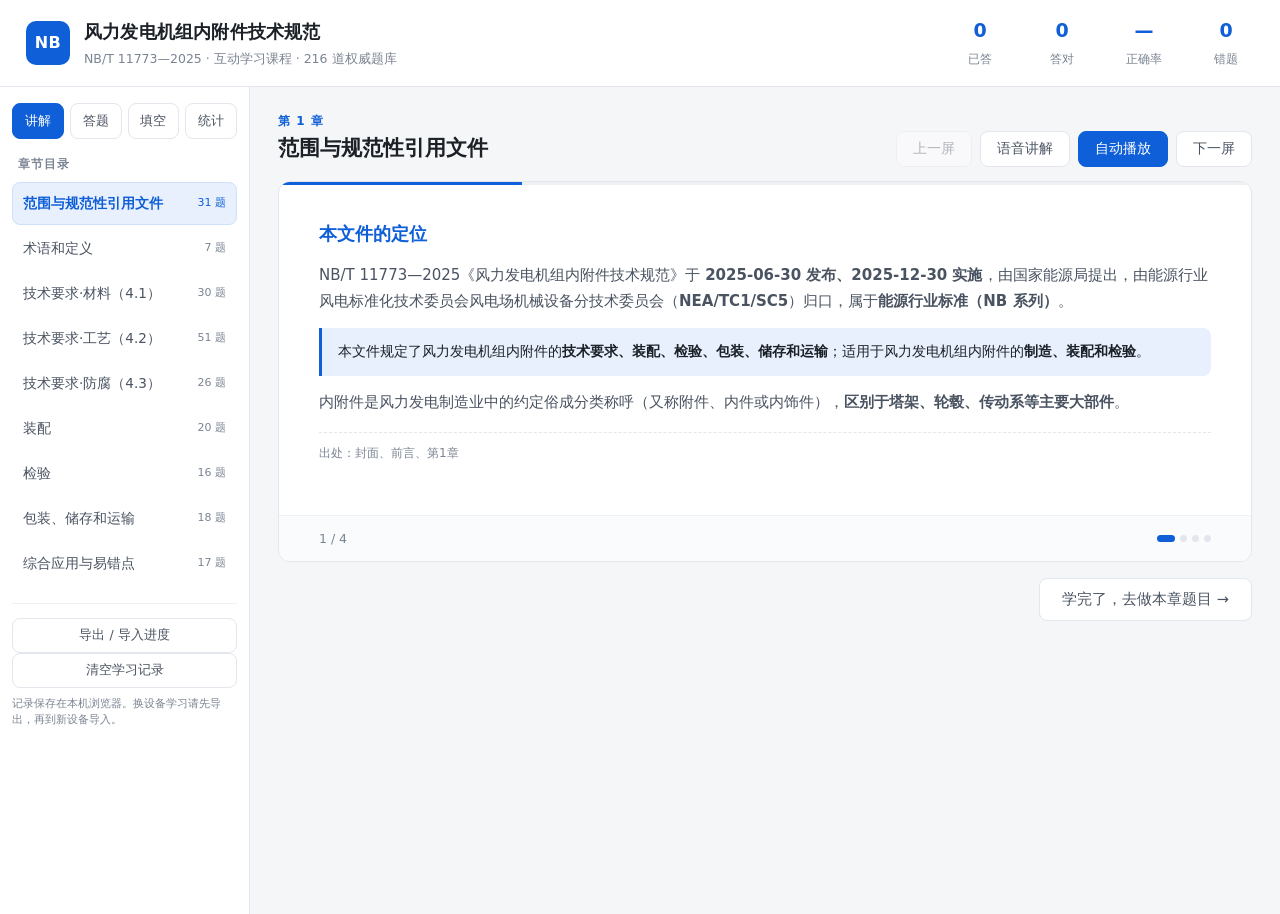
==== NBT11773-2025课程-单文件版.html @ e123fc40 "NB/T 11773-2025 风力发电机组内附件技术规范 互动学习课程（216 选择 + 81 填空）" ====
<!DOCTYPE html>
<html lang="zh-CN" data-page-node-id="mQo1R8AySi9ulNGFFgEggQ">
<head data-page-node-id="TAb0LaGGeSWBuW7K2f3jig">
<meta charset="UTF-8" data-page-node-id="KatGmBRJy7zHox4V0ZiAu6">
<meta name="viewport" content="width=device-width, initial-scale=1.0, viewport-fit=cover" data-page-node-id="2ah8SXbojGjMOA6FTHvcJJ">
<meta name="theme-color" content="#1a56db">
<meta name="apple-mobile-web-app-capable" content="yes">
<meta name="mobile-web-app-capable" content="yes">
<meta name="apple-mobile-web-app-status-bar-style" content="default">
<meta name="apple-mobile-web-app-title" content="内附件技术规范">
<meta name="description" content="NB/T 11773—2025 风力发电机组内附件技术规范 · 216 道权威题库互动学习">
<link rel="manifest" href="manifest.json">
<link rel="apple-touch-icon" href="icon-192.png">
<title>NB/T 11773—2025 风力发电机组内附件技术规范 · 互动学习课程</title>
<style>
:root{
  --bg:#f5f6f8;
  --panel:#ffffff;
  --line:#e3e6ec;
  --line-soft:#eef0f4;
  --ink:#1c2128;
  --ink-2:#4a5361;
  --ink-3:#7b8493;
  --accent:#0f5fd8;
  --accent-soft:#e8f0fd;
  --ok:#128a52;
  --ok-soft:#e6f6ee;
  --bad:#d0342c;
  --bad-soft:#fdeceb;
  --warn:#b7791f;
  --warn-soft:#fdf5e6;
  --radius:12px;
}
*{box-sizing:border-box;margin:0;padding:0}
body{
  font-family:"Microsoft YaHei","PingFang SC","Segoe UI",system-ui,sans-serif;
  background:var(--bg);color:var(--ink);line-height:1.7;font-size:15px;
}
button{font-family:inherit;cursor:pointer}
.hidden{display:none !important}

/* ---------- 顶栏 ---------- */
.topbar{
  background:var(--panel);border-bottom:1px solid var(--line);
  padding:14px 26px;display:flex;justify-content:space-between;align-items:center;
  position:sticky;top:0;z-index:20;
}
.brand{display:flex;align-items:center;gap:14px}
.logo{
  width:44px;height:44px;border-radius:10px;background:var(--accent);color:#fff;
  display:flex;align-items:center;justify-content:center;font-weight:700;font-size:16px;letter-spacing:.5px;
}
.brand-text h1{font-size:18px;font-weight:700;letter-spacing:.2px}
.brand-text p{font-size:12.5px;color:var(--ink-3)}
.topstats{display:flex;gap:26px}
.stat{text-align:center;min-width:56px}
.stat-num{display:block;font-size:19px;font-weight:700;color:var(--accent)}
.stat-lbl{font-size:11.5px;color:var(--ink-3)}

/* ---------- 布局 ---------- */
.layout{display:flex;min-height:calc(100vh - 73px)}
.sidebar{
  width:250px;background:var(--panel);border-right:1px solid var(--line);
  padding:16px 12px;position:sticky;top:73px;height:calc(100vh - 73px);overflow-y:auto;flex-shrink:0;
}
.modes{display:flex;gap:6px;margin-bottom:16px}
.mode-btn{
  flex:1;padding:8px 0;border:1px solid var(--line);background:#fff;border-radius:8px;
  font-size:13px;color:var(--ink-2);transition:.15s;
}
.mode-btn:hover{border-color:var(--accent);color:var(--accent)}
.mode-btn.active{background:var(--accent);color:#fff;border-color:var(--accent)}
.chap-title{font-size:11.5px;color:var(--ink-3);letter-spacing:1px;margin:6px 6px 8px;font-weight:600}
.chap-nav{display:flex;flex-direction:column;gap:2px}
.chap-item{
  padding:9px 10px;border-radius:8px;font-size:13.5px;color:var(--ink-2);cursor:pointer;
  display:flex;justify-content:space-between;align-items:center;gap:8px;border:1px solid transparent;
}
.chap-item:hover{background:var(--line-soft)}
.chap-item.active{background:var(--accent-soft);color:var(--accent);border-color:#cfe0fa;font-weight:600}
.chap-item .cnum{font-size:11px;color:var(--ink-3);font-weight:400}
.chap-item.active .cnum{color:var(--accent)}
.side-foot{margin-top:18px;padding-top:14px;border-top:1px solid var(--line-soft)}
.mini-btn{
  width:100%;padding:8px;border:1px solid var(--line);background:#fff;border-radius:8px;
  font-size:12.5px;color:var(--ink-2);
}
.mini-btn:hover{border-color:var(--bad);color:var(--bad)}
.tip{font-size:11px;color:var(--ink-3);margin-top:8px;line-height:1.5}

.content{flex:1;padding:24px 28px 60px;min-width:0}

/* ---------- 讲解播放器 ---------- */
.lec-head{display:flex;justify-content:space-between;align-items:flex-end;margin-bottom:14px;gap:16px;flex-wrap:wrap}
.lec-chap{font-size:12px;color:var(--accent);font-weight:600;letter-spacing:1px}
.lec-head h2{font-size:21px;font-weight:700}
.lec-ctrl{display:flex;gap:8px}
.ctrl-btn{
  padding:8px 16px;border:1px solid var(--line);background:#fff;border-radius:8px;
  font-size:13.5px;color:var(--ink-2);transition:.15s;
}
.ctrl-btn:hover{border-color:var(--accent);color:var(--accent)}
.ctrl-btn.primary{background:var(--accent);color:#fff;border-color:var(--accent)}
.ctrl-btn.primary:hover{background:#0d4fb5;color:#fff}
.ctrl-btn.ghost{background:transparent}
.ctrl-btn.big{padding:11px 22px;font-size:14.5px}
.ctrl-btn:disabled{opacity:.4;cursor:not-allowed}
.player{background:var(--panel);border:1px solid var(--line);border-radius:var(--radius);overflow:hidden}
.progress{height:3px;background:var(--line-soft)}
.progress-bar{height:100%;background:var(--accent);width:0;transition:width .35s ease}
.slide{padding:34px 40px;min-height:330px}
.slide h3{font-size:18px;margin-bottom:14px;color:var(--accent);font-weight:700}
.slide p{font-size:15px;color:var(--ink-2);margin-bottom:12px}
.slide ul,.slide ol{margin:0 0 12px 22px;color:var(--ink-2)}
.slide li{margin-bottom:7px;font-size:14.5px}
.slide .kv{
  background:var(--accent-soft);border-left:3px solid var(--accent);padding:12px 16px;
  border-radius:0 8px 8px 0;margin:14px 0;font-size:14px;color:var(--ink);
}
.slide .nums{display:flex;flex-wrap:wrap;gap:10px;margin:14px 0}
.slide .num{
  background:#fff;border:1px solid var(--line);border-radius:8px;padding:10px 14px;min-width:118px;
}
.slide .num b{display:block;font-size:17px;color:var(--accent)}
.slide .num span{font-size:12px;color:var(--ink-3)}
.slide table{width:100%;border-collapse:collapse;font-size:13.5px;margin:12px 0}
.slide th,.slide td{border:1px solid var(--line);padding:7px 10px;text-align:left}
.slide th{background:var(--line-soft);font-weight:600}
.slide .src{margin-top:16px;font-size:12px;color:var(--ink-3);border-top:1px dashed var(--line);padding-top:10px}

/* 宽表格：横向滚动容器 + 滑动提示 + 右侧渐隐 */
.tbl-wrap{position:relative}
.tbl-tip{
  font-size:11.5px;line-height:1.5;color:var(--warn);background:var(--warn-soft);
  border-radius:6px;padding:5px 10px;margin:6px 0 4px;text-align:center;
}
.tbl-wrap.scrollable::after{
  content:'';position:absolute;top:0;right:0;bottom:0;width:26px;
  background:linear-gradient(to right,rgba(255,255,255,0),rgba(255,255,255,.92));
  pointer-events:none;opacity:0;transition:opacity .2s;
}
.tbl-wrap.scrollable:not(.at-end)::after{opacity:1}
/* 已向左滑动时，左侧显示渐隐，提示还能往回滑 */
.tbl-wrap.scrollable::before{
  content:'';position:absolute;top:0;left:0;bottom:0;width:26px;
  background:linear-gradient(to left,rgba(255,255,255,0),rgba(255,255,255,.92));
  pointer-events:none;opacity:0;transition:opacity .2s;z-index:1;
}
.tbl-wrap.scrollable:not(.at-start)::before{opacity:1}
.slide-nav{
  display:flex;justify-content:space-between;align-items:center;
  padding:12px 40px;border-top:1px solid var(--line-soft);background:#fafbfc;
}
.slide-nav span{font-size:12.5px;color:var(--ink-3)}
.dots{display:flex;gap:5px}
.dot{width:7px;height:7px;border-radius:50%;background:var(--line);cursor:pointer}
.dot.on{background:var(--accent);width:18px;border-radius:4px}
.lec-after{margin-top:16px;text-align:right}

/* ---------- 答题 ---------- */
.quiz-bar{
  display:flex;gap:10px;align-items:center;flex-wrap:wrap;margin-bottom:16px;
  background:var(--panel);border:1px solid var(--line);border-radius:10px;padding:11px 14px;
}
.quiz-bar select{
  padding:7px 10px;border:1px solid var(--line);border-radius:7px;background:#fff;
  font-size:13.5px;color:var(--ink);font-family:inherit;
}
.shuffle{font-size:13px;color:var(--ink-2);display:flex;align-items:center;gap:5px;cursor:pointer}
.quiz-range{margin-left:auto;font-size:12.5px;color:var(--ink-3)}
.qcard{background:var(--panel);border:1px solid var(--line);border-radius:var(--radius);padding:24px 28px}
.qmeta{display:flex;gap:8px;flex-wrap:wrap;margin-bottom:14px}
.tag{
  font-size:11.5px;padding:3px 9px;border-radius:20px;background:var(--line-soft);color:var(--ink-2);
}
.tag.type{background:var(--accent-soft);color:var(--accent)}
.tag.src{background:var(--warn-soft);color:var(--warn)}
.qtext{font-size:17px;font-weight:600;line-height:1.7;margin-bottom:18px}
.options{display:flex;flex-direction:column;gap:9px}
.opt{
  display:flex;gap:12px;align-items:flex-start;padding:13px 16px;border:1px solid var(--line);
  border-radius:10px;background:#fff;cursor:pointer;transition:.15s;font-size:14.5px;color:var(--ink);
}
.opt:hover{border-color:var(--accent);background:#fafcff}
.opt .letter{
  width:24px;height:24px;border-radius:50%;border:1px solid var(--line);flex-shrink:0;
  display:flex;align-items:center;justify-content:center;font-size:12.5px;color:var(--ink-3);margin-top:1px;
}
.opt.sel{border-color:var(--accent);background:var(--accent-soft)}
.opt.sel .letter{background:var(--accent);color:#fff;border-color:var(--accent)}
.opt.right{border-color:var(--ok);background:var(--ok-soft)}
.opt.right .letter{background:var(--ok);color:#fff;border-color:var(--ok)}
.opt.wrong{border-color:var(--bad);background:var(--bad-soft)}
.opt.wrong .letter{background:var(--bad);color:#fff;border-color:var(--bad)}
.opt.locked{cursor:default}
.opt-multi .letter{border-radius:6px}

/* ---------- 填空题（巩固模式） ---------- */
.fill-stats{
  display:flex;align-items:center;justify-content:center;gap:14px;flex-wrap:wrap;
  padding:9px 14px;margin-bottom:14px;border:1px dashed var(--line);border-radius:10px;
  background:var(--accent-soft);color:var(--accent);font-size:13.5px;font-weight:600;
}
.fill-opts{display:block}
.fill-row{display:flex;align-items:center;gap:10px;margin:9px 0}
.fill-no{flex-shrink:0;font-size:13px;color:var(--ink-3);font-weight:600;min-width:52px}
.fill-input{
  flex:1;padding:11px 14px;font-size:16px;border:2px solid var(--line);border-radius:10px;
  outline:none;transition:.15s;color:var(--ink);background:#fff;min-width:0;
}
.fill-input:focus{border-color:var(--accent);box-shadow:0 0 0 3px var(--accent-soft)}
.fill-input.right{border-color:var(--ok);background:var(--ok-soft)}
.fill-input.wrong{border-color:var(--bad);background:var(--bad-soft);color:var(--bad)}
.fill-input.show-ans{font-weight:700}
.fill-input:disabled{cursor:default;opacity:1}

/* 引用规范链接（跳转国家标准全文公开系统） */
.std-link{color:var(--accent);text-decoration:underline;text-underline-offset:2px;cursor:pointer;font-weight:600}
.std-link:hover{color:#1a5fb4;text-decoration:underline}
.std-link:visited{color:#5b6b8c}
/* 出处标签（点击打开课程内知识库） */
.src-link{display:inline-flex;align-items:center;gap:6px;border:0;background:var(--warn-soft);color:var(--warn);font-size:13.5px;font-weight:700;padding:9px 12px;border-radius:7px;cursor:pointer;text-align:left}
.src-link:hover{background:var(--warn-soft);filter:brightness(.96)}
.src-link .src-arrow{font-size:12px;transition:transform .15s}
.src-link:hover .src-arrow{transform:translateX(3px)}
/* 知识库弹窗 */
.kb-box{max-width:min(680px,94vw);max-height:82vh;display:flex;flex-direction:column}
.kb-body{overflow-y:auto;display:flex;flex-direction:column;gap:12px}
.kb-item{border:1px solid var(--line);border-radius:10px;padding:12px 14px;background:var(--panel)}
.kb-key{font-size:14.5px;font-weight:700;color:var(--accent);margin-bottom:7px}
.kb-text{font-size:14px;line-height:1.85;color:var(--ink-2);white-space:pre-wrap;word-break:break-word}

.feedback{margin-top:18px;border-radius:10px;overflow:hidden;border:1px solid var(--line)}
.fb-head{padding:11px 18px;font-weight:700;font-size:15px}
.fb-head.ok{background:var(--ok-soft);color:var(--ok)}
.fb-head.bad{background:var(--bad-soft);color:var(--bad)}
.fb-body{padding:16px 18px;display:flex;flex-direction:column;gap:14px}
.fb-label{font-size:11.5px;color:var(--ink-3);letter-spacing:1px;margin-bottom:5px;font-weight:600}
.fb-answer{font-size:14.5px;font-weight:600;color:var(--ok)}
.fb-explain{font-size:14.5px;color:var(--ink-2);line-height:1.8}
.fb-source{font-size:13.5px;color:var(--warn);background:var(--warn-soft);padding:9px 12px;border-radius:7px}
.qactions{display:flex;gap:10px;margin-top:20px;justify-content:flex-end}
.jump{margin-top:22px}
.jump-label{font-size:12px;color:var(--ink-3);margin-bottom:9px}
.jump-grid{display:flex;flex-wrap:wrap;gap:6px}
.jump-btn{
  width:38px;height:34px;border:1px solid var(--line);background:#fff;border-radius:7px;
  font-size:12.5px;color:var(--ink-2);
}
.jump-btn:hover{border-color:var(--accent);color:var(--accent)}
.jump-btn.done{background:var(--line-soft)}
.jump-btn.right{background:var(--ok-soft);border-color:#bfe5d2;color:var(--ok)}
.jump-btn.wrong{background:var(--bad-soft);border-color:#f5c6c3;color:var(--bad)}
.jump-btn.cur{border-color:var(--accent);border-width:2px;color:var(--accent);font-weight:700}

/* ---------- 统计 ---------- */
.sec-title{font-size:16px;font-weight:700;margin:8px 0 14px}
.stat-cards{display:flex;gap:12px;flex-wrap:wrap;margin-bottom:26px}
.scard{background:var(--panel);border:1px solid var(--line);border-radius:10px;padding:16px 22px;min-width:130px}
.scard b{display:block;font-size:24px;color:var(--accent)}
.scard span{font-size:12.5px;color:var(--ink-3)}
.chap-stats{display:flex;flex-direction:column;gap:9px;margin-bottom:26px}
.cs-row{display:flex;align-items:center;gap:12px;font-size:13.5px}
.cs-name{width:210px;flex-shrink:0;color:var(--ink-2)}
.cs-bar{flex:1;height:9px;background:var(--line-soft);border-radius:5px;overflow:hidden}
.cs-bar i{display:block;height:100%;background:var(--accent)}
.cs-val{width:80px;text-align:right;color:var(--ink-3);font-size:12.5px}
.wrong-list{display:flex;flex-direction:column;gap:8px}
.wrong-item{
  background:var(--panel);border:1px solid var(--line);border-radius:9px;padding:12px 16px;
  font-size:13.5px;color:var(--ink-2);cursor:pointer;
}
.wrong-item:hover{border-color:var(--accent)}
.wrong-item b{color:var(--ink);font-weight:600}
.empty{color:var(--ink-3);font-size:13.5px;padding:20px 0}

/* ===== 移动端导航 ===== */
.mnav{display:none;position:sticky;top:0;z-index:60;background:var(--panel);
  border-bottom:1px solid var(--line);padding:8px 12px;gap:8px;flex-direction:column}
.mnav-row{display:flex;gap:8px}
.mnav-btn{
  flex:1;min-height:44px;border:1px solid var(--line);background:var(--panel-2,var(--panel));
  color:var(--ink-2);border-radius:9px;font-size:14px;font-weight:600;cursor:pointer;
  -webkit-tap-highlight-color:transparent;
}
.mnav-btn.active{background:var(--accent);border-color:var(--accent);color:#fff}
.mnav-btn.ghost{flex:0 0 auto;padding:0 16px;font-weight:500}
.mnav-sel{flex:1;min-height:44px;border:1px solid var(--line);border-radius:9px;
  background:var(--panel);color:var(--ink);font-size:14px;padding:0 12px;
  appearance:none;-webkit-appearance:none}

/* ===== 弹窗 ===== */
.modal{position:fixed;inset:0;z-index:200;display:flex;align-items:center;justify-content:center;padding:20px}
.modal-mask{position:absolute;inset:0;background:rgba(15,23,42,.45)}
.modal-box{
  position:relative;background:var(--panel);border-radius:14px;width:100%;max-width:460px;
  box-shadow:0 20px 50px rgba(15,23,42,.22);overflow:hidden;
}
.modal-head{display:flex;align-items:center;justify-content:space-between;
  padding:16px 20px;border-bottom:1px solid var(--line)}
.modal-head h3{font-size:16px;color:var(--ink);margin:0}
.modal-x{border:0;background:transparent;font-size:26px;line-height:1;color:var(--ink-3);
  cursor:pointer;padding:0 4px}
.modal-body{padding:18px 20px 22px}
.modal-tip{font-size:13.5px;line-height:1.75;color:var(--ink-2);margin:0 0 16px}
.modal-tip b{color:var(--ink)}
.modal-acts{display:flex;flex-direction:column;gap:10px}
.modal-acts .ctrl-btn{width:100%;min-height:44px}
.modal-status{margin-top:14px;font-size:13.5px;color:var(--ink-2);min-height:20px}
.modal-status.ok{color:#15803d}
.modal-status.err{color:#b91c1c}
.modal-sum{margin-top:8px;font-size:12.5px;color:var(--ink-3);line-height:1.7}

/* ===== 装到桌面提示 ===== */
.install-tip{
  position:fixed;left:12px;right:12px;bottom:12px;z-index:150;
  background:var(--panel);border:1px solid var(--line);border-radius:12px;
  padding:12px 14px;display:flex;align-items:center;gap:12px;
  box-shadow:0 10px 30px rgba(15,23,42,.16);
}
.it-text{flex:1;display:flex;flex-direction:column;gap:2px;min-width:0}
.it-text b{font-size:14px;color:var(--ink)}
.it-text span{font-size:12px;color:var(--ink-3)}
.it-btns{display:flex;gap:8px;flex:0 0 auto}
.it-btn{min-height:38px;padding:0 16px;border-radius:9px;border:1px solid var(--accent);
  background:var(--accent);color:#fff;font-size:13.5px;font-weight:600;cursor:pointer}
.it-btn.ghost{background:transparent;color:var(--ink-3);border-color:var(--line)}

@media(max-width:1000px){
  .sidebar{display:none}
  .content{padding:18px}
  .slide{padding:24px}
  .slide-nav{padding:12px 24px}
  .mnav{display:flex}
  /* 顶栏改非粘性：避免与 mnav 争抢 top:0 造成互相覆盖 */
  .topbar{position:static;padding:12px 14px;flex-wrap:wrap;gap:0}
  .topstats{gap:10px}
  .stat-num{font-size:17px}
}

@media(max-width:640px){
  /* ---- 顶栏重排：品牌独占一行，统计独占一行 ---- */
  .topbar{padding:10px 12px}
  .brand{flex:1 1 100%;gap:10px;min-width:0;align-items:flex-start}
  .brand .logo{width:38px;height:38px;font-size:13px;border-radius:9px;flex-shrink:0}
  .brand-text{min-width:0;flex:1}
  .brand-text h1{
    font-size:13.5px;line-height:1.45;font-weight:700;
    /* 最多两行，超出省略，防止长标题把顶栏撑高 */
    display:-webkit-box;-webkit-line-clamp:2;-webkit-box-orient:vertical;
    overflow:hidden;word-break:break-word;
  }
  .brand-text p{
    font-size:11px;line-height:1.5;margin-top:2px;
    display:-webkit-box;-webkit-line-clamp:1;-webkit-box-orient:vertical;overflow:hidden;
  }
  .topstats{
    flex:1 1 100%;width:100%;gap:0;justify-content:space-around;
    margin-top:9px;padding-top:9px;border-top:1px solid var(--line-soft);
  }
  .stat{min-width:0;flex:1}
  .stat-num{font-size:16px}
  .stat-lbl{font-size:10.5px}

  /* ---- 移动端导航：修复 select 撑宽导致的横向溢出 ---- */
  .mnav{padding:8px 12px}
  .mnav-row{min-width:0}
  .mnav-btn{min-width:0;padding:0 8px;font-size:13.5px;overflow:hidden;text-overflow:ellipsis;white-space:nowrap}
  .mnav-btn.ghost{flex:0 0 auto;padding:0 12px;font-size:13px}
  /* 关键：select 在 flex 中必须 min-width:0 才能收缩，否则被最长 option 撑宽 */
  .mnav-sel{min-width:0;width:100%;font-size:13.5px;padding:0 10px;
    text-overflow:ellipsis;white-space:nowrap;overflow:hidden}

  .content{padding:12px;padding-bottom:96px}  /* 预留底部悬浮提示的空间 */
  .qcard{padding:16px}
  .qtext{font-size:16px;line-height:1.65}
  /* 选项加大触控区，避免误点 */
  .opt{min-height:48px;padding:12px 14px;font-size:15px}
  .slide{padding:16px}
  .slide h3{font-size:16px}
  .slide p,.slide li{font-size:14px}
  .slide .num{min-width:104px;padding:9px 12px}
  /* 宽表格改为可横向滑动查看，避免被 .player 的 overflow:hidden 裁掉 */
  .slide table{display:block;width:100%;overflow-x:auto;-webkit-overflow-scrolling:touch;font-size:12.5px}
  .slide th,.slide td{white-space:nowrap;padding:6px 9px}
  .slide .nums{gap:8px}
  .slide-nav{padding:10px 16px;flex-wrap:wrap;gap:8px}
  .qactions{flex-wrap:wrap;gap:8px}
  .qactions .ctrl-btn{flex:1;min-width:88px;min-height:46px}
  .quiz-bar{flex-wrap:wrap;padding:10px 12px;gap:8px}
  /* 16px 可避免 iOS 聚焦时自动放大页面 */
  .quiz-bar select{flex:1 1 45%;min-height:44px;font-size:16px;min-width:0}
  .shuffle{min-height:42px;display:flex;align-items:center}
  .jump-grid{gap:5px}
  .jump-btn{min-height:36px;font-size:12px;width:auto;min-width:38px;flex:0 0 auto}
  .lec-ctrl{flex-wrap:wrap;gap:6px}
  .lec-ctrl .ctrl-btn{flex:1;min-width:72px;min-height:44px;padding:9px 8px;font-size:13.5px}
  .modal{padding:14px;align-items:flex-start;padding-top:max(14px,6vh)}
  .modal-box{max-width:100%;max-height:86vh;display:flex;flex-direction:column}
  .modal-body{overflow-y:auto}
  .install-tip{flex-wrap:wrap}
  .fb-body{padding:14px}
  .fb-explain,.fb-answer{font-size:14px}
}

/* 安全区适配（iPhone 刘海 / 底部横条） */
@supports(padding-bottom:env(safe-area-inset-bottom)){
  .install-tip{bottom:calc(12px + env(safe-area-inset-bottom))}
  .mnav{padding-top:calc(8px + env(safe-area-inset-top))}
  @media(max-width:640px){
    .content{padding-bottom:calc(96px + env(safe-area-inset-bottom))}
  }
}

</style>
</head>
<body data-page-node-id="bDvq0lUARfJh0JZDNRk1cO">

<header class="topbar" data-page-node-id="ENsotrkGFCC69eRLceDYLo">
  <div class="brand" data-page-node-id="F3RCfbejKLFStZMfDvzIV9">
    <div class="logo" data-page-node-id="Fa6Ur6jxRM1ITuPgTZjjvu">NB</div>
    <div class="brand-text" data-page-node-id="qbOHX3YFs0WF0oyif7Ytv5">
      <h1 data-page-node-id="lHQTfkMbKHDOEEPYbKH5HC">风力发电机组内附件技术规范</h1>
      <p data-page-node-id="QAYQ2LKgcLcDNoEkHhytTW">NB/T 11773—2025 · 互动学习课程 · <span id="totalCount" data-page-node-id="YDGB1LUocgZShixCfhn77v">0</span> 道权威题库</p>
    </div>
  </div>
  <div class="topstats" data-page-node-id="HanIlumFnC3PDmNcccvTwm">
    <div class="stat" data-page-node-id="vlYKHBChnb1N0w8EAv7WrQ"><span class="stat-num" id="sDone" data-page-node-id="okST6Ym4B7ENDdySFHZk0G">0</span><span class="stat-lbl" data-page-node-id="o135BIHWbyCbIjhHr15XWH">已答</span></div>
    <div class="stat" data-page-node-id="ZpSRfxOeqrzZhnJJnXH9rW"><span class="stat-num" id="sRight" data-page-node-id="b23f5TgX7yImwHEo6GCNC2">0</span><span class="stat-lbl" data-page-node-id="UREu22Cq1mQcYHEKtdu7bu">答对</span></div>
    <div class="stat" data-page-node-id="Egxel3fMb6BVSd8cDANgGv"><span class="stat-num" id="sRate" data-page-node-id="GE1GKDdcze1HkF9i5VsreC">—</span><span class="stat-lbl" data-page-node-id="loonbfXeChBpJuQfI5LwWX">正确率</span></div>
    <div class="stat" data-page-node-id="C4SbjACXFmUE1oqKoHxL4K"><span class="stat-num" id="sWrong" data-page-node-id="iIvsfjFWjmRxh4IbpuWFAy">0</span><span class="stat-lbl" data-page-node-id="6GehsE3yKFvt5SqZMk9FBH">错题</span></div>
  </div>
</header>

<!-- 移动端导航（窄屏显示，宽屏隐藏） -->
<div class="mnav" id="mNav">
  <div class="mnav-row">
    <button class="mnav-btn active" data-view="lecture">讲解</button>
    <button class="mnav-btn" data-view="quiz">答题</button>
    <button class="mnav-btn" data-view="fill">填空</button>
    <button class="mnav-btn" data-view="stats">统计</button>
  </div>
  <div class="mnav-row">
    <select id="mChapter" class="mnav-sel"></select>
    <button class="mnav-btn ghost" id="mSync">进度同步</button>
  </div>
</div>

<div class="layout" data-page-node-id="Sv2j0swqd5zIzjAduNBVDY">
  <aside class="sidebar" data-page-node-id="uVwNJRDygAOXmF6Xfdtngm">
    <div class="modes" data-page-node-id="w2Y9AiSaQCDQcofcfK2WYH">
      <button class="mode-btn active" data-view="lecture" data-page-node-id="vT5eYsqDYYDouJ5YwDCKdF">讲解</button>
      <button class="mode-btn" data-view="quiz" data-page-node-id="hnIJFOmjjZzQ1Qm4WbHAPd">答题</button>
      <button class="mode-btn" data-view="fill">填空</button>
      <button class="mode-btn" data-view="stats" data-page-node-id="UrGAMDkPQZjWsrbLzvoBL4">统计</button>
    </div>
    <div class="chap-title" data-page-node-id="GrRc2D6kDjhtg6lw3TodhF">章节目录</div>
    <nav id="chapNav" class="chap-nav" data-page-node-id="cpU0LS0S8AxdF51bFvHPR4"></nav>
    <div class="side-foot" data-page-node-id="ei0qGwlNNXCzkBx2gliHzd">
      <button class="mini-btn" id="btnSync2">导出 / 导入进度</button>
      <button class="mini-btn" id="btnReset" data-page-node-id="CZZAXiOBi6pZQSFAmewwzA">清空学习记录</button>
      <div class="tip" data-page-node-id="51Sps3rceQvSy15WLoJRsa">记录保存在本机浏览器。换设备学习请先导出，再到新设备导入。</div>
    </div>
  </aside>

  <main class="content" data-page-node-id="aKIpwlhSejuqzuSuEpGrBW">

    <!-- ============ 讲解视图 ============ -->
    <section id="view-lecture" class="view" data-page-node-id="Mae5m9otMqvOOHkzhDpHe4">
      <div class="lec-head" data-page-node-id="LHE7e2dqEiTTJgpyM7R7zJ">
        <div data-page-node-id="eFRy4YWi2zKUn1whvtzL82">
          <div class="lec-chap" id="lecChap" data-page-node-id="Cq4thN256K4niNoRUhq0yk">第 1 章</div>
          <h2 id="lecTitle" data-page-node-id="tSXZsuTAmvvdth12vtfCpe">章节标题</h2>
        </div>
        <div class="lec-ctrl" data-page-node-id="DpUjemfMNPS14A1Zc9PBfQ">
          <button class="ctrl-btn" id="lecPrev" data-page-node-id="SzHLOckD8C7vkHrSBqelpB">上一屏</button>
          <button class="ctrl-btn" id="lecSpeak" data-page-node-id="h2H5QoPuCCcC7g9TdJGAMk">语音讲解</button>
          <button class="ctrl-btn primary" id="lecPlay" data-page-node-id="ZCjxjSyqyJALun6BObv6eh">自动播放</button>
          <button class="ctrl-btn" id="lecNext" data-page-node-id="ViMT2QNFbIYe3s0f5WvqSX">下一屏</button>
        </div>
      </div>
      <div class="player" data-page-node-id="eAmXgYA673dPtRAU0bv7wT">
        <div class="progress" data-page-node-id="kR1k0UMqQgdIHDClOtSSEA"><div class="progress-bar" id="lecBar" data-page-node-id="6W1Ve0VpgcN0T1JktqBcTT"></div></div>
        <div class="slide" id="lecSlide" data-page-node-id="fMmHFeD3I3qPaxwUEhGHE5"></div>
        <div class="slide-nav" data-page-node-id="KMcGeVo9XudXyhRIEcU5sR">
          <span id="lecIdx" data-page-node-id="2mHRyAT146RHR9eCPovE9x">1 / 1</span>
          <div class="dots" id="lecDots" data-page-node-id="FelqBzy2fEgyCazLosVswq"></div>
        </div>
      </div>
      <div class="lec-after" data-page-node-id="rP0w9ZS23QL5yR378ARx3J">
        <button class="ctrl-btn big" id="lecToQuiz" data-page-node-id="3P2kePxYjNeZz0L6LhX7Cb">学完了，去做本章题目 →</button>
      </div>
    </section>

    <!-- ============ 答题视图 ============ -->
    <section id="view-quiz" class="view hidden" data-page-node-id="YWkDdlfkJzC7oqPUUs4h4L">
      <div class="quiz-bar" data-page-node-id="6GAJ4fJn5tKS7ZOycfuXXD">
        <select id="fChapter" data-page-node-id="JcrFV73GHuuIwAZSPjXGqD"><option value="all" data-page-node-id="ELTL90QmmceUHCQX146rY2">全部章节</option></select>
        <select id="fType" data-page-node-id="Fw1lUMXhvLc4qAACnrS22r">
          <option value="all" data-page-node-id="pHprqyAlfOuCSeCfe8lq5R">全部题型</option>
          <option value="single" data-page-node-id="efp17B4DNOljGWQjsWp20K">单选题</option>
          <option value="multi" data-page-node-id="gtA5ZKbz67X8ddJNDamNZG">多选题</option>
          <option value="judge" data-page-node-id="xKMOsQCX1nUWOz7MTRIoBP">判断题</option>
        </select>
        <select id="fScope" data-page-node-id="BGFaMcwwT85bY6xm2mC3aT">
          <option value="all" data-page-node-id="r1kr6gvfibUooZlHR6ES8z">全部题目</option>
          <option value="undo" data-page-node-id="Cj5XWCji1nzlaEJ5ZF3NXd">未作答</option>
          <option value="wrong" data-page-node-id="BiSWDRisINUEBrQqz2W8g7">我的错题</option>
          <option value="right" data-page-node-id="eCbz4RunCOREA13HlOUvIH">已答对</option>
        </select>
        <label class="shuffle" data-page-node-id="hmJA6uB59RUrqrJMlF9yIn"><input type="checkbox" id="fShuffle" data-page-node-id="5xjSleJqELisnIPP8gFy0x"> 随机打乱</label>
        <span class="quiz-range" id="quizRange" data-page-node-id="PDBH4WGvHPVPGNsIWHaUD6">—</span>
      </div>

      <div class="qcard" data-page-node-id="D6btKsFw3mbjj0mCSR3Nud">
        <div class="qmeta" data-page-node-id="x0KTBa4XRpbYNcAQt9TH5X">
          <span class="tag" id="qChapter" data-page-node-id="obEn0B6kGghfHHZ0Uf6l3F">章节</span>
          <span class="tag type" id="qType" data-page-node-id="NiTaL6Wd9SF1yPSJK53Vth">题型</span>
          <span class="tag idx" id="qIdx" data-page-node-id="y3zvRtbFPkNRTTF26WtWji">1 / 1</span>
          <span class="tag src" id="qSourceTag" data-page-node-id="TLgc6nnEydl7LKcd3LQwkR">出处</span>
        </div>
        <h3 class="qtext" id="qText" data-page-node-id="w8ohyqw0R3y1nsEduNkKc9"></h3>
        <div class="options" id="qOptions" data-page-node-id="cRhA7MExXNrtepoVkJTgI9"></div>

        <div class="feedback hidden" id="qFeedback" data-page-node-id="nWHEf7kv3FDPKHGdE1V67P">
          <div class="fb-head" id="fbHead" data-page-node-id="Hm5x0hUoUDu0EPK9I5DXCP"></div>
          <div class="fb-body" data-page-node-id="YizRIyutvAGmvPpHBTCtlA">
            <div class="fb-block" data-page-node-id="OU1ySLrfInszAWxFsQD5mn">
              <div class="fb-label" data-page-node-id="wYHUBIa0HxLoGoWFN47Aqw">正确答案</div>
              <div class="fb-answer" id="fbAnswer" data-page-node-id="1QrMy0SnJrleqNk7eLBGVA"></div>
            </div>
            <div class="fb-block" data-page-node-id="cdrmSfe3EI8jECPZ8VDE3t">
              <div class="fb-label" data-page-node-id="SvbnVJS66a4EwZuHX0BBcK">为什么</div>
              <div class="fb-explain" id="fbExplain" data-page-node-id="GmVPR49EEXTEHZ4HtNab9p"></div>
            </div>
            <div class="fb-block" data-page-node-id="Cs47vVpkShfTdf4suoZa1V">
              <div class="fb-label" data-page-node-id="uDEdeYYUzSGmToefBR8Ypx">出处</div>
              <div class="fb-source" id="fbSource" data-page-node-id="uYe6JsRgU7FvCX8JljoNIT"></div>
            </div>
          </div>
        </div>

        <div class="qactions" data-page-node-id="NsuUkVtPrMmFwvH3t5DOHo">
          <button class="ctrl-btn" id="qPrev" data-page-node-id="UGqWaEA5WYkUSsBrICGz6W">上一题</button>
          <button class="ctrl-btn ghost" id="qMark" data-page-node-id="AIexMOCOpGh0UPXcVOxdhk">标记错题</button>
          <button class="ctrl-btn primary" id="qNext" data-page-node-id="rqzTzGZZLOBNOo6APK0ZST">下一题 →</button>
        </div>
      </div>

      <div class="jump" data-page-node-id="Di6K1Y4mSwGZ94afKLr4Zm">
        <div class="jump-label" data-page-node-id="5FcrlAXTpIkNZJ9FEN2j2A">快速跳题</div>
        <div class="jump-grid" id="jumpGrid" data-page-node-id="OqZ9eV5bS1XH0CwLQkYVaJ"></div>
      </div>
    </section>

    <!-- ============ 填空题视图（巩固模式） ============ -->
    <section id="view-fill" class="view hidden">
      <div class="quiz-bar">
        <select id="ffChapter"><option value="all">全部章节</option></select>
        <select id="ffScope">
          <option value="all">全部题目</option>
          <option value="undo">未作答</option>
          <option value="wrong">我的错题</option>
          <option value="right">已答对</option>
        </select>
        <label class="shuffle"><input type="checkbox" id="ffShuffle"> 随机打乱</label>
        <span class="quiz-range" id="ffRange">—</span>
      </div>
      <div class="fill-stats" id="ffStats"></div>

      <div class="qcard">
        <div class="qmeta">
          <span class="tag" id="fqChapter">章节</span>
          <span class="tag type" id="fqType">填空题</span>
          <span class="tag idx" id="fqIdx">1 / 1</span>
          <span class="tag src" id="fqSourceTag">出处</span>
        </div>
        <h3 class="qtext" id="fqText"></h3>
        <div class="options" id="fqOptions"></div>

        <div class="feedback hidden" id="fqFeedback">
          <div class="fb-head" id="ffbHead"></div>
          <div class="fb-body">
            <div class="fb-block">
              <div class="fb-label">正确答案</div>
              <div class="fb-answer" id="ffbAnswer"></div>
            </div>
            <div class="fb-block">
              <div class="fb-label">为什么</div>
              <div class="fb-explain" id="ffbExplain"></div>
            </div>
            <div class="fb-block">
              <div class="fb-label">出处</div>
              <div class="fb-source" id="ffbSource"></div>
            </div>
          </div>
        </div>

        <div class="qactions">
          <button class="ctrl-btn" id="fqPrev">上一题</button>
          <button class="ctrl-btn ghost" id="fqMark">标记错题</button>
          <button class="ctrl-btn primary" id="fqNext">提交答案</button>
        </div>
      </div>

      <div class="jump">
        <div class="jump-label">快速跳题</div>
        <div class="jump-grid" id="fjumpGrid"></div>
      </div>
    </section>

    <!-- ============ 统计视图 ============ -->
    <section id="view-stats" class="view hidden" data-page-node-id="GYa8fN7luwQYHF5KLp4s4r">
      <h2 class="sec-title" data-page-node-id="kWdgmSGsVbArYwYUoKQYSC">学习统计</h2>
      <div class="stat-cards" id="statCards" data-page-node-id="XQUYrsCYJnwyGDPbWpHncK"></div>
      <h2 class="sec-title" data-page-node-id="afpPiP2RDzF0rMIqsDskck">各章掌握情况</h2>
      <div class="chap-stats" id="chapStats" data-page-node-id="CVwwt9AeAEYNsifHH8hbpq"></div>
      <h2 class="sec-title" data-page-node-id="ZonDIJp510YqFQIpKfqoWj">错题清单</h2>
      <div class="wrong-list" id="wrongList" data-page-node-id="krCQD9dm16kF6w1IRvkqdA"></div>
    </section>

  </main>
</div>

<!-- 进度同步弹窗 -->
<div class="modal hidden" id="syncModal">
  <div class="modal-mask" id="syncMask"></div>
  <div class="modal-box">
    <div class="modal-head">
      <h3>学习进度同步</h3>
      <button class="modal-x" id="syncClose">×</button>
    </div>
    <div class="modal-body">
      <p class="modal-tip">
        进度保存在<b>当前设备的浏览器</b>里，不会自动跨设备同步。换电脑或换手机时，
        在旧设备点「导出进度」存下文件，到新设备点「导入进度」选该文件即可无缝继续。
      </p>
      <div class="modal-acts">
        <button class="ctrl-btn primary" id="btnExport">导出进度（下载文件）</button>
        <button class="ctrl-btn" id="btnImport">导入进度（选择文件）</button>
        <input type="file" id="fileInput" accept=".json,application/json" hidden>
      </div>
      <div class="modal-status" id="syncStatus"></div>
      <div class="modal-sum" id="syncSum"></div>
    </div>
  </div>
</div>

<!-- 知识库弹窗（出处/引用规范点击后在课程内查看知识点，不跳外部网页） -->
<div class="modal hidden" id="kbModal">
  <div class="modal-mask" id="kbMask"></div>
  <div class="modal-box kb-box">
    <div class="modal-head">
      <h3 id="kbTitle">知识点</h3>
      <button class="modal-x" id="kbClose">×</button>
    </div>
    <div class="modal-body kb-body" id="kbBody"></div>
  </div>
</div>

<!-- 添加到主屏幕提示 -->
<div class="install-tip hidden" id="installTip">
  <div class="it-text">
    <b>装到手机桌面</b>
    <span id="installGuide">添加后断网也能学</span>
  </div>
  <div class="it-btns">
    <button class="it-btn" id="installDo">添加</button>
    <button class="it-btn ghost" id="installNo">不用</button>
  </div>
</div>

<script>
window.CH01 = {
  id: 1,
  title: '范围与规范性引用文件',
  slides: [
    { h: '本文件的定位', body: '<p>NB/T 11773—2025《风力发电机组内附件技术规范》于 <b>2025-06-30 发布、2025-12-30 实施</b>，由国家能源局提出，由能源行业风电标准化技术委员会风电场机械设备分技术委员会（<b>NEA/TC1/SC5</b>）归口，属于<b>能源行业标准（NB 系列）</b>。</p><div class="kv">本文件规定了风力发电机组内附件的<b>技术要求、装配、检验、包装、储存和运输</b>；适用于风力发电机组内附件的<b>制造、装配和检验</b>。</div><p>内附件是风力发电制造业中的约定俗成分类称呼（又称附件、内件或内饰件），<b>区别于塔架、轮毂、传动系等主要大部件</b>。</p>', src: '封面、前言、第1章' },
    { h: '内附件是什么', body: '<p>内附件泛指风力发电机组中<b>除了主要大部件（塔架、轮毂、传动系等）之外的结构件或功能件</b>，主要用于连接、固定、支撑以及提供维护和安全功能等。</p><div class="nums"><div class="num"><b>护栏</b><span>防坠落安全设施</span></div><div class="num"><b>爬梯</b><span>塔筒内攀爬通道</span></div><div class="num"><b>维护平台</b><span>作业停留/检修支撑</span></div></div><p>常见的内附件包括护栏、爬梯、维护平台等——它们是保障风电机组日常巡检与维护作业安全的基础设施。</p>', src: '第3章 术语和定义' },
    { h: '引用规范速查（上）材料与紧固件', body: '<p>引用文件通过规范性引用构成本文件必不可少的条款。<b>注日期的引用文件仅该日期对应的版本适用；不注日期的引用文件其最新版本（含所有修改单）适用</b>。下表为速查知识库：每个规范的"具体内容"即其规定什么。</p><table><tr><th>规范号</th><th>具体内容（规定什么）</th><th>在本文件中的用途</th></tr><tr><td>GB/T 700</td><td>《碳素结构钢》：碳素结构钢牌号、化学成分与力学性能</td><td>4.1.2.1 结构钢质量（Q235 等）</td></tr><tr><td>GB/T 1591—2018</td><td>《低合金高强度结构钢》：低合金高强钢牌号与质量等级（B 级及以上）</td><td>4.1.2.1 焊接用结构钢 B 级及以上；表5 材质检验</td></tr><tr><td>GB/T 5313</td><td>《厚度方向性能钢板》：Z 向钢抗层状撕裂性能</td><td>4.1.2.1 d) 防层状撕裂 Z 向钢</td></tr><tr><td>GB/T 709—2019</td><td>《热轧钢板和钢带的尺寸、外形、重量及允许偏差》：钢板厚度偏差等级（A/B 级）</td><td>4.1.2.2 静力 A 级、疲劳 B 级</td></tr><tr><td>GB/T 14977—2008</td><td>《热轧钢板表面质量的一般要求》：钢板表面质量等级（B1/B3 级）</td><td>4.1.2.3 静力 B1 级、疲劳 B3 级</td></tr><tr><td>YB/T 4427—2014</td><td>《热轧型钢表面质量一般要求》：型钢表面质量等级（B1/B3 级）</td><td>4.1.2.3 型钢表面质量</td></tr><tr><td>GB/T 3880（所有部分）</td><td>《一般工业用铝及铝合金板、带材》：铝板带材技术要求</td><td>4.1.3.1 铝合金板材</td></tr><tr><td>GB/T 3190</td><td>《变形铝及铝合金化学成分》：变形铝化学成分</td><td>4.1.3.1 花纹板化学成分</td></tr><tr><td>GB/T 4237</td><td>《不锈钢热轧钢板和钢带》：不锈钢热轧板带</td><td>4.1.4.1 不锈钢钢板</td></tr><tr><td>GB/T 3280</td><td>《不锈钢冷轧钢板和钢带》：不锈钢冷轧板带</td><td>4.1.4.1 不锈钢钢板</td></tr><tr><td>GB/T 3098.1</td><td>《紧固件机械性能 螺栓、螺钉和螺柱》：碳钢/合金钢紧固件机械性能等级</td><td>4.1.6 碳钢或合金钢紧固件 6.8 级及以上；表5 高强螺栓检验</td></tr><tr><td>GB/T 3098.6</td><td>《紧固件机械性能 不锈钢螺栓、螺钉和螺柱》：不锈钢紧固件性能</td><td>4.1.6 c) 不锈钢紧固件</td></tr><tr><td>GB/T 3098.15</td><td>《紧固件机械性能 不锈钢螺母》：不锈钢螺母性能</td><td>4.1.6 c) 不锈钢螺母</td></tr><tr><td>GB/T 3098.10</td><td>《紧固件机械性能 有色金属制造的螺栓、螺钉、螺柱和螺母》：铝合金等紧固件性能</td><td>4.1.6 b) 铝合金紧固件</td></tr><tr><td>GB/T 197—2018</td><td>《普通螺纹 公差》：普通螺纹公差带（6H/6g）</td><td>4.2.5.14 螺纹精度等级</td></tr><tr><td>GB/T 3</td><td>《普通螺纹收尾、肩距、退刀槽和倒角》：螺纹收尾与倒角尺寸</td><td>4.2.5.14 螺纹收尾/退刀槽</td></tr></table>', src: '第2章 规范性引用文件' },
    { h: '引用规范速查（下）焊接与防腐', body: '<table><tr><th>规范号</th><th>具体内容（规定什么）</th><th>在本文件中的用途</th></tr><tr><td>GB/T 5117</td><td>《非合金钢及细晶粒钢焊条》：碳钢焊条技术要求</td><td>4.1.5 结构钢焊条；表5 焊接材料检验</td></tr><tr><td>GB/T 5293</td><td>《埋弧焊用非合金钢及细晶粒钢实心焊丝、药芯焊丝和焊丝-焊剂组合分类要求》：埋弧焊焊材分类</td><td>4.1.5 结构钢焊剂/焊丝</td></tr><tr><td>GB/T 8110</td><td>《熔化极气体保护电弧焊用非合金钢及细晶粒钢实心焊丝》：气保焊实心焊丝</td><td>4.1.5 结构钢焊丝</td></tr><tr><td>GB/T 10858</td><td>《铝及铝合金焊丝》：铝焊丝（SAL 5356、SAL 4043）</td><td>4.1.5 铝合金焊丝选用</td></tr><tr><td>GB/T 983</td><td>《不锈钢焊条》：不锈钢焊条技术要求</td><td>4.1.5 不锈钢焊条</td></tr><tr><td>GB/T 985.1</td><td>《气焊、焊条电弧焊、气体保护焊和高能束焊的推荐坡口》：常用焊接坡口</td><td>4.2.4.1 焊缝坡口形式</td></tr><tr><td>GB/T 985.2</td><td>《埋弧焊的推荐坡口》：埋弧焊坡口</td><td>4.2.4.1 埋弧焊坡口</td></tr><tr><td>NB/T 47014</td><td>《承压设备焊接工艺评定》：焊接工艺评定规则</td><td>4.2.4.2 焊前工艺评定；表5 工艺评定检验</td></tr><tr><td>NB/T 47016</td><td>《承压设备产品焊接试件的力学性能检验》：焊接试板力学性能检验</td><td>表5 产品焊接试板检验</td></tr><tr><td>NB/T 47013.3—2023</td><td>《承压设备无损检测 第3部分：超声检测》：超声检测（Ⅱ级质量等级）</td><td>4.1.2.1 疲劳件超声探伤；表5 焊缝无损检测</td></tr><tr><td>GB 50661</td><td>《钢结构焊接规范》：焊接工艺与焊后处理</td><td>4.2.4.3.1 消氢消应力处理</td></tr><tr><td>GB/T 19804—2005</td><td>《焊接结构的一般尺寸公差和形位公差》：焊接件未注公差等级（B/F 级）</td><td>4.2.4.4.1 未注尺寸/形位公差</td></tr><tr><td>ISO 5817—2023</td><td>《焊接钢、镍、钛及其合金的熔焊接头缺陷质量等级》：焊缝缺陷质量等级（B/C 级）</td><td>4.2.4.4.2/.3 焊缝质量等级</td></tr><tr><td>GB 50576—2010</td><td>《铝合金结构工程施工质量验收规范》：铝合金结构验收（附录A 焊缝外观）</td><td>4.2.4.4.4 铝合金焊缝外观</td></tr><tr><td>GB/T 33628</td><td>《风力发电机组 高强螺纹连接副安装技术要求》：高强螺纹副安装</td><td>5.3.1 高强紧固件安装；表5 紧固扭矩检验</td></tr><tr><td>GB/T 19568</td><td>《风力发电机组 装配和安装规范》：风电机组装配安装</td><td>5.3.2 未规定扭矩时；5.5 现场安装</td></tr><tr><td>ISO 12944（所有部分）</td><td>《涂料和清漆 保护漆系统对钢结构的腐蚀防护》：防腐体系设计（-5/-7 部分）</td><td>4.3.1.2、4.3.3.2、4.3.4.1 防腐体系</td></tr><tr><td>GB/T 8923.1—2011</td><td>《涂覆涂料前钢材表面处理 表面清洁度的目视评定 第1部分》：喷射清理等级 Sa2.5</td><td>4.3.2.2 喷射清理等级</td></tr><tr><td>GB/T 18570.3—2005</td><td>《涂覆涂料前钢材表面处理 表面清洁度的评定试验 第3部分》：灰尘评定（2 级）</td><td>4.3.2.3 表面清洁度</td></tr><tr><td>ISO 1461</td><td>《钢铁制件热浸镀锌层 规范和试验方法》：镀锌层厚度检验</td><td>4.3.5 镀锌干膜厚度；表5</td></tr><tr><td>ISO 2063-2</td><td>《热喷涂 锌、铝及其合金 第2部分 防腐系统的实行》：热喷锌层检验</td><td>4.3.5 热喷锌厚度；表5</td></tr><tr><td>ISO 19840</td><td>《色漆和清漆 防护漆系对钢结构的防腐蚀 粗糙表面干膜厚度的测量与验收准则》：油漆干膜厚度测量</td><td>4.3.5 油漆干膜厚度；表5</td></tr><tr><td>ISO 16276-1</td><td>《防护漆系统涂层粘附力评估与验收准则 第1部分：脱落测试》：拉开法附着力（≥5 MPa）</td><td>4.3.5 附着力检验；表5</td></tr><tr><td>ISO 16276-2</td><td>《防护漆系统涂层粘附力评估与验收准则 第2部分：横切/纵切测试》：划格法附着力（1 级或 0 级）</td><td>4.3.5 拉开法不适用时</td></tr><tr><td>GB/T 9445</td><td>《无损检测 人员资格鉴定与认证》：无损检测人员资格</td><td>6.1.2 无损检测人员持证</td></tr><tr><td>ISO 9712</td><td>《无损检测人员的资格鉴定与认证》：NDT 人员国际认证</td><td>6.1.2 无损检测人员持证</td></tr><tr><td>GB/T 1958</td><td>《产品几何技术规范（GPS）几何公差 检测与验证》：几何公差检测方法</td><td>表5 孔的位置度检验</td></tr><tr><td>GB/T 17888（所有部分）</td><td>《机械安全 接近机械的固定设施》：楼梯、护栏、直梯等固定设施安全要求</td><td>5.2.2 接近机械的固定设施；表5</td></tr><tr><td>GB/T 90.2</td><td>《紧固件 标志与包装》：紧固件包装标志</td><td>7.2.2 紧固件包装</td></tr><tr><td>GB 9448</td><td>《焊接与切割安全》：焊接作业安全</td><td>4.2.4.2 o) 焊接作业安全</td></tr></table>', src: '第2章 规范性引用文件' }
  ],
  questions: [
    { t: 'judge', q: 'NB/T 11773—2025 规定了风力发电机组内附件的设计计算方法。', a: [1], e: '错误。第1章首句明确：本文件规定了风力发电机组内附件技术要求、装配、检验、包装、储存和运输。设计计算方法不在规定范围内，这是把"技术要求"与"设计计算"混为一谈的典型陷阱。', s: '第1章 范围' },
    { t: 'single', q: 'NB/T 11773—2025 的发布与实施日期分别是：', o: ['2025-06-30 发布，2025-12-30 实施', '2025-06-30 发布，2026-01-01 实施', '2025-12-30 发布，2026-06-30 实施', '2025-01-01 发布，2025-06-30 实施'], a: [0], e: '封面载明：2025-06-30 发布，2025-12-30 实施。发布与实施之间留有约半年过渡期，供制造单位完成设计与文件转换。', s: '封面' },
    { t: 'single', q: '本文件由哪个机构提出？', o: ['国家市场监督管理总局', '国家能源局', '全国风力机械标准化技术委员会', '能源行业风电标准化技术委员会'], a: [1], e: '前言载明：本文件由国家能源局提出，由能源行业风电标准化技术委员会风电场机械设备分技术委员会（NEA/TC1/SC5）归口。注意区分"提出"（国家能源局）与"归口"（NEA/TC1/SC5）。', s: '前言' },
    { t: 'single', q: '本文件适用于风力发电机组内附件的：', o: ['设计、制造和试验', '制造、装配和检验', '安装、调试和验收', '采购、储存和运输'], a: [1], e: '第1章明确：本文件适用于风力发电机组内附件的制造、装配和检验。这是适用范围条款，与规定内容（技术要求、装配、检验、包装、储存和运输）要区分记忆。', s: '第1章 范围' },
    { t: 'judge', q: '本文件适用于风力发电机组中塔架、轮毂、传动系等主要大部件。', a: [1], e: '错误。第3章定义中明确，内附件泛指除了主要大部件（塔架、轮毂、传动系等）之外的结构件或功能件。主要大部件不属于内附件范畴，因此不在本文件适用范围内。', s: '第3章 术语和定义' },
    { t: 'multi', q: '下列哪些属于常见的风力发电机组内附件？（多选）', o: ['护栏', '爬梯', '维护平台', '主轴承'], a: [0, 1, 2], e: '第3章术语注：常见的内附件包括护栏、爬梯、维护平台等。主轴承属于传动系主要大部件，不属于内附件。', s: '第3章 术语和定义' },
    { t: 'multi', q: '内附件主要用于以下哪些功能？（多选）', o: ['连接', '固定', '支撑', '发电'], a: [0, 1, 2], e: '第3章定义：内附件主要用于连接、固定、支撑以及提供维护和安全功能等。发电是风电机组整机（含主要大部件）的功能，不是内附件的功能定位。', s: '第3章 术语和定义' },
    { t: 'judge', q: '内附件是风力发电制造业中一个约定俗成的分类称呼，又称附件、内件或内饰件。', a: [0], e: '正确。第3章术语注中明确说明，这是风力发电制造业中约定俗成的分类称呼，又称附件、内件或内饰件。', s: '第3章 术语和定义' },
    { t: 'single', q: '关于规范性引用文件的版本适用，下列说法正确的是：', o: ['注日期的引用文件，其最新版本适用于本文件', '不注日期的引用文件，仅该日期对应的版本适用于本文件', '注日期的引用文件，仅该日期对应的版本适用于本文件', '所有引用文件均强制采用最新版本'], a: [2], e: '第2章：注日期的引用文件，仅该日期对应的版本适用于本文件；不注日期的引用文件，其最新版本（包括所有的修改单）适用于本文件。两者方向相反，是必考的易错点。', s: '第2章 规范性引用文件' },
    { t: 'single', q: '焊接内附件的结构钢应使用 GB/T 1591—2018 中规定的哪个质量等级及以上？', o: ['A 级', 'B 级', 'C 级', 'D 级'], a: [1], e: '4.1.2.1 b)：对于需要焊接的内附件，应使用 GB/T 1591—2018 中规定的 B 级及以上的质量等级，例如 Q235B、Q355B。注意与表面质量等级 B1/B3、厚度偏差 A/B 级区分。', s: '4.1.2.1' },
    { t: 'single', q: '承受疲劳载荷的内附件，其超声波探伤质量等级不宜低于：', o: ['NB/T 47013.3—2023 规定的Ⅰ级', 'NB/T 47013.3—2023 规定的Ⅱ级', 'NB/T 47013.3—2023 规定的Ⅲ级', 'GB/T 1591—2018 规定的 B 级'], a: [1], e: '4.1.2.1 c)：承受疲劳载荷的内附件内部不应有超出设计要求的夹杂、裂纹、气孔和分层等，此时超声波探伤质量等级不宜低于 NB/T 47013.3—2023 规定的Ⅱ级。', s: '4.1.2.1' },
    { t: 'single', q: '焊接结构为防止钢材的层状撕裂而采用 Z 向钢时，其质量应符合：', o: ['GB/T 700', 'GB/T 5313', 'GB/T 1591—2018', 'GB/T 14977—2008'], a: [1], e: '4.1.2.1 d)：焊接结构为防止钢材的层状撕裂而采用 Z 向钢时，其质量应符合 GB/T 5313（厚度方向性能钢板）的规定。', s: '4.1.2.1' },
    { t: 'single', q: '承受静力载荷的内附件，热轧钢板厚度偏差应不低于 GB/T 709—2019 规定的：', o: ['A 级', 'B 级', 'C 级', 'D 级'], a: [0], e: '4.1.2.2 a)：承受静力载荷的内附件，热轧钢板厚度偏差不低于 GB/T 709—2019 规定的 A 级；承受疲劳载荷的内附件不宜低于 B 级。静力 A、疲劳 B 是对照记忆点。', s: '4.1.2.2' },
    { t: 'single', q: '承受疲劳载荷的内附件，热轧钢板表面质量宜符合 GB/T 14977—2008 规定的：', o: ['A1 级别', 'B1 级别', 'B3 级别', 'C 级'], a: [2], e: '4.1.2.3：静力载荷热轧钢板表面质量符合 B1 级，疲劳载荷宜符合 B3 级（级别数字越大要求越高）。型钢表面质量同理：静力 B1、疲劳 B3（YB/T 4427—2014）。', s: '4.1.2.3' },
    { t: 'single', q: '承受疲劳载荷的内附件，型钢表面质量宜符合 YB/T 4427—2014 规定的：', o: ['B1 级别', 'B3 级别', 'C1 级别', 'A 级'], a: [1], e: '4.1.2.3 c)/d)：承受静力载荷的型钢表面质量符合 YB/T 4427—2014 规定的 B1 级别；承受疲劳载荷的宜符合 B3 级别。', s: '4.1.2.3' },
    { t: 'single', q: '铝合金内附件宜采用哪些系列的铝合金？', o: ['1XXX 和 3XXX 系列', '2XXX 和 7XXX 系列', '5XXX 和 6XXX 系列', '4XXX 和 8XXX 系列'], a: [2], e: '4.1.3.1 a)：铝合金内附件宜采用 5XXX 系列和 6XXX 系列铝合金，内部不应有裂纹、分层等。5XXX 为铝镁系（耐蚀好）、6XXX 为铝镁硅系（可挤压成形），适合内附件结构件。', s: '4.1.3.1' },
    { t: 'single', q: '不锈钢内附件宜选用的牌号系列是：', o: ['S20100、S30400', 'S30408、S31608', 'S32168、S34778', 'S41008、S42000'], a: [1], e: '4.1.4.1 a)：不锈钢内附件宜选用 S30408、S31608 等系列不锈钢，当有可靠依据时也可采用其他牌号。S30408 即 304 不锈钢、S31608 即 316 不锈钢。', s: '4.1.4.1' },
    { t: 'judge', q: '经酸洗后的不锈钢材料表面不应有氧化皮及过酸洗，允许有个别深度小于厚度公差之半的轻微麻点等不影响使用的缺陷。', a: [0], e: '正确。4.1.4.3：不锈钢材料不应存在影响使用的缺陷。经酸洗后不应有氧化皮及过酸洗；允许个别深度小于厚度公差之半的轻微麻点、擦划伤、压痕、凹坑、辊印和色差等不影响使用的缺陷。', s: '4.1.4.3' },
    { t: 'single', q: '对直接承受动力载荷或需要验算疲劳的内附件，以及低温环境下工作的厚板内附件，宜采用：', o: ['酸性焊条', '低氢型焊接材料', '高硅型焊丝', '碱性药芯焊丝'], a: [1], e: '4.1.5：对直接承受动力载荷或需要验算疲劳的内附件，以及低温环境下工作的厚板内附件，宜采用低氢型焊接材料。低氢型焊材抗冷裂纹能力强。', s: '4.1.5' },
    { t: 'single', q: '铝合金内附件焊接用焊丝宜选用：', o: ['SAL 5356 及 SAL 4043', 'SAL 2319 及 SAL 5087', 'H08Mn2Si 及 H10Mn2', 'ER4047 及 ER5356'], a: [0], e: '4.1.5：铝合金内附件焊接用焊丝应符合 GB/T 10858 的规定，宜选用 SAL 5356 及 SAL 4043。焊接工艺可采用熔化极惰性气体保护电弧焊（MIG 焊）和钨极惰性气体保护电弧焊（TIG 焊）。', s: '4.1.5' },
    { t: 'single', q: '如未规定时，碳钢或合金钢紧固件应选用什么等级及以上？', o: ['4.8 级', '5.6 级', '6.8 级', '8.8 级'], a: [2], e: '4.1.6 a)：碳钢或合金钢紧固件应符合 GB/T 3098.1 的规定，并选用 6.8 级及以上等级。注意区分：4.2.3.5 中"不低于 8.8 级高强螺栓的连接节点"是开孔冲孔的禁止条件，两者场景不同。', s: '4.1.6' },
    { t: 'judge', q: '铝合金内附件的螺栓连接宜采用有预拉力的高强度螺栓。', a: [1], e: '错误。4.1.6 b)：铝合金紧固件应符合 GB/T 3098.10 的规定，铝合金内附件的螺栓连接不宜采用有预拉力的高强度螺栓——因铝合金基体强度低，预拉力易导致压溃或松弛。', s: '4.1.6' },
    { t: 'single', q: '电缆夹具材料一般采用：', o: ['尼龙 6', '尼龙 66', '聚碳酸酯', '聚四氟乙烯'], a: [1], e: '4.1.7：电缆夹具材料一般采用尼龙 66，表面不应有龟裂、银纹、斑点、孔眼、缺口、凹陷、尖角、毛刺和油污等缺陷。', s: '4.1.7' },
    { t: 'single', q: '电缆夹具的跌落试验要求是：', o: ['1 m 高空掉落木地板，不开裂不破损', '2 m 高空掉落水泥地面，不开裂不破损', '3 m 高空掉落钢板，不变形', '0.5 m 高空掉落水泥地面，不开裂'], a: [1], e: '4.1.7：跌落试验要求 2 m 高空掉落水泥地面，夹具应不开裂、不破损。这是检验尼龙 66 夹具韧性的关键试验。', s: '4.1.7' },
    { t: 'multi', q: '如未规定时，尼龙 66 电缆夹具的主要性能要求包括：（多选）', o: ['工作温度 -40 ℃~110 ℃', '熔点 247 ℃~250 ℃', '防火等级 UL94 V-0', '拉伸强度大于 300 MPa'], a: [0, 1, 2], e: '4.1.7：尼龙 66 夹具主要性能：工作温度 -40~110 ℃、熔点 247~250 ℃、弯曲强度 180 MPa、拉伸强度大于 115 MPa、缺口悬梁冲击强度大于 5.5 kJ/㎡、无缺口悬臂梁冲击强度大于 30 kJ/㎡、热变形温度（1.8 MPa）220 ℃、防火等级 UL94 V-0。拉伸强度是大于 115 MPa 而非 300 MPa。', s: '4.1.7' },
    { t: 'single', q: '尼龙 66 电缆夹具的防火等级为：', o: ['UL94 HB', 'UL94 V-0', 'UL94 V-2', 'UL94 5VA'], a: [1], e: '4.1.7 h)：防火等级 UL94 V-0——这是 UL94 阻燃等级中垂直燃烧试验的最高常规等级（V-0 > V-1 > V-2）。', s: '4.1.7' },
    { t: 'single', q: '下列哪项是尼龙 66 电缆夹具的热变形温度（1.8 MPa 载荷下）？', o: ['180 ℃', '200 ℃', '220 ℃', '250 ℃'], a: [2], e: '4.1.7 g)：热变形温度（1.8 MPa）：220 ℃。注意与熔点 247~250 ℃、工作温度上限 110 ℃ 区分——工作温度远低于热变形温度，留有余量。', s: '4.1.7' },
    { t: 'single', q: '常用型钢的尺寸、外形、重量及允许偏差应符合哪个表的规定？', o: ['表1', '表2', '表3', '表5'], a: [0], e: '4.1.2.2 c)：常用型钢的尺寸、外形、重量及允许偏差应符合表1（型钢的相关标准）的规定。表2 是折弯半径、表3 是倒角尺寸、表5 是检验项目和方法。', s: '4.1.2.2；表1' },
    { t: 'single', q: '热轧 H 型钢和剖分 T 型钢应符合的标准是：', o: ['GB/T 706', 'GB/T 11263', 'GB/T 6728', 'GB/T 33974'], a: [1], e: '表1：热轧 H 型钢/T 型钢 → GB/T 11263；热轧角钢、工字钢、槽钢 → GB/T 706；结构用冷弯空心型钢 → GB/T 6728；花纹钢板 → GB/T 33974。', s: '表1' },
    { t: 'judge', q: '材料选择时应优先选用非标型材以满足特殊设计需求。', a: [1], e: '错误。4.1.1 b)：材料规格应符合相关标准，避免使用非标型材。材料的选用应遵循技术可靠、经济合理的原则。', s: '4.1.1' },
    { t: 'single', q: '内附件材料应具有的产品出厂证明是：', o: ['合格证复印件即可，无需盖章', '质量证明书原件或加盖供材单位检验公章的有效复印件', '供应商口头承诺', '检测报告电子版'], a: [1], e: '4.1.1：材料应满足设计要求、适用于所处的工作环境，且应有完整合格的产品出厂证明：质量证明书原件或加盖供材单位检验公章的有效复印件。', s: '4.1.1' }
  ]
};

</script>
<script>
window.CH02 = {
  id: 2,
  title: '术语和定义',
  slides: [
    { h: '内附件（internals）的定义', body: '<div class="kv">内附件 internals——泛指风力发电机组中<b>除了主要大部件（塔架、轮毂、传动系等）之外的结构件或功能件</b>，主要用于<b>连接、固定、支撑</b>以及提供<b>维护和安全功能</b>等。</div><ul><li>它是风力发电制造业中一个<b>约定俗成的分类称呼</b>，又称附件、内件或内饰件；</li><li>常见的内附件包括<b>护栏、爬梯、维护平台</b>等。</li></ul><p>理解要点：内附件是"支撑系统与服务设施"，而非承载发电主功能的大部件——这决定了本文件的技术要求聚焦于结构安全、焊接质量、防腐与装配精度。</p>', src: '3.1' },
    { h: '内附件 vs 主要大部件', body: '<p>本文件通过"排除法"界定内附件范围，考试常以边界判断出题：</p><table><tr><th>类别</th><th>示例</th><th>是否内附件</th></tr><tr><td>主要大部件</td><td>塔架、轮毂、传动系、主轴承、叶片、机舱</td><td>否（本文件不适用）</td></tr><tr><td>内附件</td><td>护栏、爬梯、维护平台、塔架门、电缆夹具</td><td>是（本文件适用）</td></tr></table><div class="kv">记忆口诀：内附件是"<b>小件、连接件、服务件</b>"——负责把人安全地送上去、把设备可靠地连接固定，而不是发电与传动的核心。</div>', src: '3.1' }
  ],
  questions: [
    { t: 'single', q: '根据第 3 章定义，"内附件"的英文术语是：', o: ['internals', 'attachments', 'accessories', 'components'], a: [0], e: '3.1 术语原文：内附件 internals。这是本文件唯一的正式术语，定义采用"排除主要大部件 + 功能定位"的方式。', s: '3.1' },
    { t: 'judge', q: '塔架属于风力发电机组的内附件。', a: [1], e: '错误。3.1 定义明确：内附件泛指除了主要大部件（塔架、轮毂、传动系等）之外的结构件或功能件。塔架是主要大部件之一，不属于内附件。', s: '3.1' },
    { t: 'multi', q: '下列哪些属于本文件界定的内附件？（多选）', o: ['护栏', '塔架门', '电缆夹具', '叶片'], a: [0, 1, 2], e: '内附件是除主要大部件（塔架、轮毂、传动系等）之外的结构件或功能件。护栏、塔架门、电缆夹具均属内附件；叶片属于主要大部件（与轮毂、传动系并列的发电核心部件），不在内附件范畴。', s: '3.1；5.2.1；4.1.7' },
    { t: 'judge', q: '内附件又称附件、内件或内饰件。', a: [0], e: '正确。3.1 术语注：它是风力发电制造业中一个约定俗成的分类称呼，又称附件、内件或内饰件。', s: '3.1' },
    { t: 'single', q: '内附件主要用于下列哪些功能？', o: ['仅用于装饰美化', '连接、固定、支撑以及提供维护和安全功能', '仅用于承载风载荷', '仅用于电气传动'], a: [1], e: '3.1 定义：主要用于连接、固定、支撑以及提供维护和安全功能等。装饰美化不是其功能定位。', s: '3.1' },
    { t: 'judge', q: '主轴承属于内附件。', a: [1], e: '错误。主轴承属于传动系主要大部件。3.1 定义以"塔架、轮毂、传动系等"为例列举主要大部件，传动系内元件（含主轴承）均不属于内附件。', s: '3.1' },
    { t: 'single', q: '下列哪一项最准确地概括了内附件的本质定位？', o: ['发电功率输出部件', '支撑系统与服务设施', '控制系统核心', '基础与地基'], a: [1], e: '内附件负责连接、固定、支撑及维护安全功能（护栏、爬梯、维护平台等），本质是支撑系统与服务设施，区别于发电、传动等核心功能部件。', s: '3.1' }
  ]
};

</script>
<script>
window.CH03 = {
  id: 3,
  title: '技术要求·材料（4.1）',
  slides: [
    { h: '材料总则与结构钢', body: '<p><b>4.1.1 一般要求</b>：材料应满足设计要求、适用于所处的工作环境，且应有完整合格的产品出厂证明（质量证明书原件或加盖供材单位检验公章的有效复印件）。</p><div class="nums"><div class="num"><b>Q235/Q355</b><span>常用碳素/低合金结构钢</span></div><div class="num"><b>Q390/Q420</b><span>更高强度结构钢</span></div><div class="num"><b>B 级及以上</b><span>焊接内附件质量等级（GB/T 1591—2018）</span></div><div class="num"><b>Ⅱ级</b><span>疲劳件超声探伤（NB/T 47013.3）</span></div></div><ul><li>需要焊接的内附件使用 B 级及以上质量等级（如 Q235B、Q355B）；</li><li>承受疲劳载荷的内附件内部不应有超出设计要求的夹杂、裂纹、气孔和分层，超声探伤不宜低于<b>Ⅱ级</b>；</li><li>防层状撕裂采用 <b>Z 向钢</b>（GB/T 5313）。</li></ul>', src: '4.1.1；4.1.2.1' },
    { h: '结构钢尺寸偏差与外观分级', body: '<p>结构钢的厚度偏差与表面质量按<b>载荷性质</b>分档，是高频考点：</p><table><tr><th>项目</th><th>静力载荷</th><th>疲劳载荷</th></tr><tr><td>热轧钢板厚度偏差（GB/T 709—2019）</td><td>不低于 A 级</td><td>不宜低于 B 级</td></tr><tr><td>热轧钢板表面质量（GB/T 14977—2008）</td><td>B1 级别</td><td>宜 B3 级别</td></tr><tr><td>型钢表面质量（YB/T 4427—2014）</td><td>B1 级别</td><td>宜 B3 级别</td></tr></table><div class="kv">记忆规律：<b>静力 A / 疲劳 B（厚度偏差）；表面质量疲劳要求更高（B3 &gt; B1）</b>。疲劳载荷对内附件表面缺陷更敏感，故等级从严。</div><p>常用型钢的尺寸、外形、重量及允许偏差应符合<b>表1</b>规定（角钢/工字钢/槽钢→GB/T 706，H 型钢/T 型钢→GB/T 11263，冷弯空心型钢→GB/T 6728，花纹钢板→GB/T 33974）。</p>', src: '4.1.2.2；4.1.2.3；表1' },
    { h: '铝合金与不锈钢', body: '<p><b>铝合金（4.1.3）</b>：宜采用 <b>5XXX 和 6XXX 系列</b>，内部不应有裂纹、分层等；板材符合 GB/T 3880（所有部分），花纹板符合 GB/T 3190、GB/T 3618，型材及棒材符合 GB/T 3191、GB/T 4437（所有部分）、GB/T 5237（所有部分）、GB/T 6892、GB/T 6893。未注明偏差等级时至少符合相关标准规定的<b>普通精度</b>要求。未经表面处理的铝合金表面应清洁，不应有裂纹和腐蚀斑点。</p><p><b>不锈钢（4.1.4）</b>：宜选用 <b>S30408、S31608</b> 等系列，内部不应有裂纹、分层等；钢板符合 GB/T 4237、GB/T 3280，其他型材符合 GB/T 12770、GB/T 14975、GB/T 20878 等。经酸洗后的表面不应有氧化皮及过酸洗；允许个别深度小于厚度公差之半的轻微缺陷。</p><div class="kv">铝合金/不锈钢的共同底线：<b>内部无裂纹分层、外观无腐蚀性缺陷、偏差按普通精度</b>。</div>', src: '4.1.3；4.1.4' },
    { h: '焊接材料', body: '<ul><li>焊接材料应与相应母材性能相适应，具有有效质量证明书或复验报告，熔敷金属力学性能应符合设计要求，保证焊接接头强度、塑性和冲击韧性不低于相应母材标准的规定；<b>最终选用应通过焊接工艺评定确定</b>。</li><li><b>结构钢</b>：焊条/焊丝/焊剂符合 GB/T 5117、GB/T 5293、GB/T 8110、GB/T 10045、GB/T 36034、GB/T 36037；直接承受动力载荷、需验算疲劳的内附件及低温厚板，<b>宜采用低氢型焊接材料</b>。</li><li><b>铝合金</b>：焊丝符合 GB/T 10858，宜选用 <b>SAL 5356 及 SAL 4043</b>；工艺可用 MIG 焊和 TIG 焊。</li><li><b>不锈钢</b>：焊接材料符合 GB/T 983、GB/T 17853、GB/T 17854、GB/T 29713；工艺可用 MIG 焊和 TIG 焊。</li></ul>', src: '4.1.5' },
    { h: '紧固件', body: '<p>如未规定时，紧固件应符合：</p><table><tr><th>材料</th><th>依据标准</th><th>关键要求</th></tr><tr><td>碳钢/合金钢</td><td>GB/T 3098.1</td><td>选用 <b>6.8 级及以上</b>等级</td></tr><tr><td>铝合金</td><td>GB/T 3098.10</td><td><b>不宜采用有预拉力的高强度螺栓</b></td></tr><tr><td>不锈钢</td><td>GB/T 3098.6、GB/T 3098.15</td><td>螺栓/螺钉/螺柱 + 螺母配套</td></tr></table><div class="kv">易错点：铝合金内附件螺栓连接<b>不宜</b>采用有预拉力的高强度螺栓——预拉力会使软质铝合金基体压溃或导致连接松弛。</div>', src: '4.1.6' },
    { h: '电缆夹具（尼龙 66）', body: '<p>电缆夹具材料一般采用<b>尼龙 66</b>，表面不应有龟裂、银纹、斑点、孔眼、缺口、凹陷、尖角、毛刺和油污等缺陷。跌落试验：<b>2 m 高空掉落水泥地面，夹具应不开裂、不破损</b>。</p><div class="nums"><div class="num"><b>-40~110 ℃</b><span>工作温度</span></div><div class="num"><b>247~250 ℃</b><span>熔点</span></div><div class="num"><b>180 MPa</b><span>弯曲强度</span></div><div class="num"><b>&gt;115 MPa</b><span>拉伸强度</span></div><div class="num"><b>&gt;5.5 kJ/㎡</b><span>缺口悬梁冲击</span></div><div class="num"><b>&gt;30 kJ/㎡</b><span>无缺口悬臂梁冲击</span></div><div class="num"><b>220 ℃</b><span>热变形温度（1.8 MPa）</span></div><div class="num"><b>UL94 V-0</b><span>防火等级</span></div></div>', src: '4.1.7' }
  ],
  questions: [
    { t: 'judge', q: '内附件材料应具有完整合格的产品出厂证明：质量证明书原件或加盖供材单位检验公章的有效复印件。', a: [0], e: '正确。4.1.1 明确材料的出厂证明要求。注意"加盖供材单位检验公章的有效复印件"与"任意复印件"的区别。', s: '4.1.1' },
    { t: 'single', q: '如未规定时，结构钢宜采用下列哪些钢号？', o: ['Q195、Q215', 'Q235、Q355、Q390 和 Q420', 'Q500、Q550', '45 钢、40Cr'], a: [1], e: '4.1.2.1 a)：结构钢宜采用 Q235、Q355、Q390 和 Q420 钢等，其质量至少应符合 GB/T 700 和 GB/T 1591 的规定。', s: '4.1.2.1' },
    { t: 'single', q: '需要焊接的内附件，其结构钢质量等级应达到 GB/T 1591—2018 的：', o: ['A 级', 'B 级及以上', 'C 级及以上', 'D 级及以上'], a: [1], e: '4.1.2.1 b)：对于需要焊接的内附件，应使用 GB/T 1591—2018 中规定的 B 级及以上的质量等级，例如 Q235B、Q355B。', s: '4.1.2.1' },
    { t: 'single', q: '承受疲劳载荷的内附件内部不应有超出设计要求的夹杂、裂纹、气孔和分层等，此时超声波探伤质量等级不宜低于：', o: ['Ⅰ级', 'Ⅱ级', 'Ⅲ级', 'Ⅳ级'], a: [1], e: '4.1.2.1 c)：超声波探伤质量等级不宜低于 NB/T 47013.3—2023 规定的Ⅱ级。', s: '4.1.2.1' },
    { t: 'judge', q: '焊接结构为防止钢材层状撕裂而采用 Z 向钢时，其质量应符合 GB/T 5313 的规定。', a: [0], e: '正确。4.1.2.1 d)：采用 Z 向钢时质量应符合 GB/T 5313（厚度方向性能钢板）的规定。', s: '4.1.2.1' },
    { t: 'single', q: '承受静力载荷的内附件，热轧钢板厚度偏差应不低于 GB/T 709—2019 规定的：', o: ['A 级', 'B 级', 'C 级', '普通级'], a: [0], e: '4.1.2.2 a)：静力载荷 A 级；4.1.2.2 b) 疲劳载荷不宜低于 B 级。静力 A、疲劳 B 是对照记忆点。', s: '4.1.2.2' },
    { t: 'single', q: '承受疲劳载荷的内附件，热轧钢板厚度偏差不宜低于 GB/T 709—2019 规定的：', o: ['A 级', 'B 级', 'C 级', 'D 级'], a: [1], e: '4.1.2.2 b)：承受疲劳载荷的内附件，热轧钢板厚度偏差不宜低于 GB/T 709—2019 规定的 B 级。', s: '4.1.2.2' },
    { t: 'single', q: '承受静力载荷的内附件，热轧钢板表面质量应符合 GB/T 14977—2008 规定的：', o: ['B1 级别', 'B3 级别', 'A 级', 'C 级'], a: [0], e: '4.1.2.3 a)：静力载荷热轧钢板表面质量 B1 级别；疲劳载荷（b)）宜 B3 级别。', s: '4.1.2.3' },
    { t: 'judge', q: '承受疲劳载荷的内附件，热轧钢板表面质量宜符合 GB/T 14977—2008 规定的 B3 级别。', a: [0], e: '正确。4.1.2.3 b)：疲劳载荷热轧钢板表面质量宜符合 B3 级别——级别数字越大，对表面缺陷的要求越严。', s: '4.1.2.3' },
    { t: 'single', q: '承受静力载荷的内附件，型钢表面质量应符合 YB/T 4427—2014 规定的：', o: ['B1 级别', 'B3 级别', 'C 级', 'A 级'], a: [0], e: '4.1.2.3 c)：静力载荷型钢表面质量 B1 级别；疲劳载荷（d)）宜 B3 级别。钢板与型钢的分级规律一致。', s: '4.1.2.3' },
    { t: 'single', q: '常用型钢的尺寸、外形、重量及允许偏差应符合表1 的规定，其中热轧工字钢对应的标准是：', o: ['GB/T 702', 'GB/T 706', 'GB/T 6723', 'GB/T 11263'], a: [1], e: '表1：热轧扁钢→GB/T 702，热轧角钢/工字钢/槽钢→GB/T 706，H 型钢/T 型钢→GB/T 11263，焊接钢管→GB/T 21835，结构用冷弯空心型钢→GB/T 6728，通用冷弯开口型钢→GB/T 6723，花纹钢板→GB/T 33974。', s: '表1' },
    { t: 'single', q: '花纹钢板应符合的标准是：', o: ['GB/T 702', 'GB/T 706', 'GB/T 33974', 'GB/T 6723'], a: [2], e: '表1：花纹钢板→GB/T 33974《热轧花纹钢板及钢带》。', s: '表1' },
    { t: 'single', q: '铝合金内附件宜采用的系列是：', o: ['2XXX 和 7XXX 系列', '5XXX 和 6XXX 系列', '1XXX 和 8XXX 系列', '3XXX 和 4XXX 系列'], a: [1], e: '4.1.3.1 a)：铝合金内附件宜采用 5XXX 系列和 6XXX 系列铝合金，内部不应有裂纹、分层等。', s: '4.1.3.1' },
    { t: 'single', q: '铝合金板材应符合哪个标准的规定？', o: ['GB/T 3880（所有部分）', 'GB/T 3191', 'GB/T 5237（所有部分）', 'GB/T 6892'], a: [0], e: '4.1.3.1 b)：铝合金板材应符合 GB/T 3880（所有部分）的规定；花纹板符合 GB/T 3190、GB/T 3618；型材及棒材符合 GB/T 3191、GB/T 4437（所有部分）、GB/T 5237（所有部分）、GB/T 6892、GB/T 6893。', s: '4.1.3.1' },
    { t: 'judge', q: '未注明偏差等级时，铝合金材料的尺寸、外形、重量及允许偏差至少应符合相关标准规定的精密精度要求。', a: [1], e: '错误。4.1.3.2：未注明偏差等级时，至少应符合本文件 4.1.3.1 中相关标准规定的普通精度要求（而非精密精度）。', s: '4.1.3.2' },
    { t: 'judge', q: '未经表面处理的铝合金材料表面应清洁，不应有裂纹和腐蚀斑点等存在。', a: [0], e: '正确。4.1.3.3：未经表面处理的铝合金材料表面应清洁，不应有裂纹和腐蚀斑点等存在。', s: '4.1.3.3' },
    { t: 'single', q: '不锈钢内附件宜选用的牌号是：', o: ['S30408、S31608', 'S20100、S20200', 'S41008、S42020', 'S32168、S34778'], a: [0], e: '4.1.4.1 a)：不锈钢内附件宜选用 S30408、S31608 等系列不锈钢，当有可靠依据时也可采用其他牌号。', s: '4.1.4.1' },
    { t: 'single', q: '不锈钢钢板应符合下列哪些标准？', o: ['GB/T 4237、GB/T 3280', 'GB/T 12770、GB/T 14975', 'GB/T 20878', 'GB/T 3191'], a: [0], e: '4.1.4.1 b)：不锈钢钢板应符合 GB/T 4237（热轧）、GB/T 3280（冷轧）的规定；其他型材符合 GB/T 12770、GB/T 14975、GB/T 20878 等。', s: '4.1.4.1' },
    { t: 'judge', q: '经酸洗后的不锈钢材料表面不应有氧化皮及过酸洗。', a: [0], e: '正确。4.1.4.3：经酸洗后的不锈钢材料表面不应有氧化皮及过酸洗。允许个别深度小于厚度公差之半的轻微缺陷。', s: '4.1.4.3' },
    { t: 'single', q: '对直接承受动力载荷或需要验算疲劳的内附件，以及低温环境下工作的厚板内附件，宜采用：', o: ['酸性焊条', '低氢型焊接材料', '铁粉型焊条', '重力焊条'], a: [1], e: '4.1.5：宜采用低氢型焊接材料——其扩散氢含量低，抗冷裂纹（氢致裂纹）能力强，适合动力载荷、疲劳及低温工况。', s: '4.1.5' },
    { t: 'single', q: '铝合金内附件焊接用焊丝应符合 GB/T 10858 的规定，宜选用：', o: ['SAL 5356 及 SAL 4043', 'H08A 及 H10Mn2', 'ER50-6 及 ER55-G', 'SAL 5183 及 SAL 2319'], a: [0], e: '4.1.5：宜选用 SAL 5356 及 SAL 4043。焊接工艺可采用 MIG 焊和 TIG 焊。', s: '4.1.5' },
    { t: 'single', q: '如未规定时，碳钢或合金钢紧固件应符合 GB/T 3098.1 的规定，并选用：', o: ['4.8 级及以上', '5.8 级及以上', '6.8 级及以上', '8.8 级及以上'], a: [2], e: '4.1.6 a)：碳钢或合金钢紧固件应选用 6.8 级及以上等级。', s: '4.1.6' },
    { t: 'judge', q: '铝合金内附件的螺栓连接不宜采用有预拉力的高强度螺栓。', a: [0], e: '正确。4.1.6 b)：铝合金紧固件应符合 GB/T 3098.10 的规定；铝合金内附件的螺栓连接不宜采用有预拉力的高强度螺栓。', s: '4.1.6' },
    { t: 'single', q: '不锈钢紧固件应符合的标准是：', o: ['GB/T 3098.1、GB/T 3098.2', 'GB/T 3098.6、GB/T 3098.15', 'GB/T 3098.10、GB/T 3098.11', 'GB/T 3098.13、GB/T 3098.14'], a: [1], e: '4.1.6 c)：不锈钢紧固件应符合 GB/T 3098.6（不锈钢螺栓、螺钉和螺柱）、GB/T 3098.15（不锈钢螺母）的规定。', s: '4.1.6' },
    { t: 'single', q: '电缆夹具跌落试验的要求是：', o: ['1 m 高空掉落水泥地面不开裂', '2 m 高空掉落水泥地面不开裂不破损', '2 m 高空掉落木地板不开裂', '3 m 高空掉落钢板不变形'], a: [1], e: '4.1.7：跌落试验要求 2 m 高空掉落水泥地面，夹具应不开裂、不破损。', s: '4.1.7' },
    { t: 'single', q: '如未规定时，尼龙 66 电缆夹具的工作温度范围是：', o: ['-25 ℃~55 ℃', '-40 ℃~110 ℃', '-20 ℃~80 ℃', '0 ℃~100 ℃'], a: [1], e: '4.1.7 a)：工作温度 -40 ℃~110 ℃。注意与 GB/T 46154 电梯标准的 -25~55 ℃ 区分，两者标准不同。', s: '4.1.7' },
    { t: 'single', q: '尼龙 66 电缆夹具的弯曲强度要求是：', o: ['115 MPa', '180 MPa', '220 MPa', '247 MPa'], a: [1], e: '4.1.7 c)：弯曲强度 180 MPa；拉伸强度大于 115 MPa（d)）；热变形温度 220 ℃（g)）。三个数值要分清。', s: '4.1.7' },
    { t: 'single', q: '尼龙 66 电缆夹具的无缺口悬臂梁冲击强度应：', o: ['大于 5.5 kJ/㎡', '大于 15 kJ/㎡', '大于 30 kJ/㎡', '大于 50 kJ/㎡'], a: [2], e: '4.1.7 f)：无缺口悬臂梁冲击强度大于 30 kJ/㎡。缺口悬梁冲击强度（e)）是大于 5.5 kJ/㎡，两者数值差异大，注意对照。', s: '4.1.7' },
    { t: 'single', q: '尼龙 66 电缆夹具的防火等级是：', o: ['UL94 HB', 'UL94 V-2', 'UL94 V-0', 'UL94 5VB'], a: [2], e: '4.1.7 h)：防火等级 UL94 V-0——UL94 垂直燃烧试验的最高常规等级。', s: '4.1.7' },
    { t: 'judge', q: '材料的选用应遵循技术可靠、经济合理的原则，并避免使用非标型材。', a: [0], e: '正确。4.1.1：材料选用应遵循技术可靠、经济合理的原则；材料规格应符合相关标准，避免使用非标型材。', s: '4.1.1' }
  ]
};

</script>
<script>
window.CH04 = {
  id: 4,
  title: '技术要求·工艺（4.2）',
  slides: [
    { h: '工艺总则与下料', body: '<p><b>4.2.1 一般要求</b>：采取合适工艺措施防止材料性能恶化；每道工序检查验收合格后方可转入下道工序；加工后的零件不应有毛刺、尖角、锐边和<b>深度超过 0.2 mm 的划痕或凹痕</b>；严禁使用牌号不明及未经质量检验部门验收的材料。</p><p><b>4.2.2 下料</b>关键数值：</p><div class="nums"><div class="num"><b>≤1 mm</b><span>切割边棱割痕深度</span></div><div class="num"><b>Rz100</b><span>静力件热切割自由面粗糙度</span></div><div class="num"><b>Ra25</b><span>静力件机械切割自由面粗糙度</span></div><div class="num"><b>≥0.5 mm</b><span>剪切/冲压后机加或打磨厚度</span></div></div><p>切割质量（JB/T 10045—2017）：无特殊要求时切割垂直度和斜度公差等级 <b>3 级</b>、平均割纹深度 <b>3 级</b>、公称尺寸极限偏差 <b>2 级</b>；<b>关键件/重要件</b>分别提升为 <b>2 级、2 级、1 级</b>。疲劳载荷内附件切割自由面宜打磨，不可通过焊补进行表面处理。</p>', src: '4.2.1；4.2.2' },
    { h: '成形（热加工温度控制）', body: '<p>成形加工的温度是核心考点：</p><table><tr><th>材料</th><th>要求</th></tr><tr><td>屈服强度低于 355 MPa 的结构钢</td><td>热加工温度<b>不应高于 580 ℃</b></td></tr><tr><td>屈服强度不低于 355 MPa 的结构钢</td><td>热成形在<b>红热状态（600 ℃～650 ℃）</b>进行</td></tr><tr><td>所有结构钢</td><td><b>不应在蓝脆温度区间（250 ℃～380 ℃）</b>弯曲或成形</td></tr><tr><td>铝合金、不锈钢</td><td><b>不宜采用热成形</b></td></tr></table><div class="kv">记忆：580 ℃（低强上限）/ 600~650 ℃（高强红热）/ 250~380 ℃（蓝脆禁区）。</div><p>成形后不应出现裂纹、层状撕裂、层叠等缺陷。卷圆成形应符合 JB/T 5000.3。</p>', src: '4.2.3.1；4.2.3.2' },
    { h: '折弯成形', body: '<p><b>非合金结构钢（4.2.3.3.1）</b>：</p><ul><li>折弯半径应满足表2（按钢板牌号、折弯方向、板厚分档）；</li><li>常用折弯件内圆角半径优先系列：1.0、1.2、1.5、2.0、2.5、3、4、5、6、8、10、12、15、20、25、30、35、40、45、50、63、80、100 mm；</li><li>弯曲边附近有孔时，孔至弯曲边的距离应不小于孔边距 L，<b>压弯为直角时：L = R + 2t</b>（R 内圆角半径，t 钢板厚度）；</li><li>带斜边的折弯边应避开变形区（避开尺寸不小于折弯半径）；</li><li>局部压弯防止交接处撕裂，可设计<b>工艺孔</b>（图3）或<b>切槽</b>（图4）。</li></ul><p><b>常用铝及铝合金板、带材（4.2.3.3.2）</b>：如未规定时，最小弯曲半径推荐 <b>4 倍板厚</b>，且不小于 GB/T 3880.2 的规定；铝合金折弯易产生压痕，应采取工艺措施减轻或防止。</p>', src: '4.2.3.3' },
    { h: '矫正与开孔', body: '<p><b>矫正（4.2.3.4）</b>：</p><div class="nums"><div class="num"><b>900 ℃</b><span>加热矫正温度上限</span></div><div class="num"><b>-16 ℃</b><span>碳素钢冷矫正/冷弯曲下限环境温度</span></div><div class="num"><b>-12 ℃</b><span>低合金钢冷矫正/冷弯曲下限</span></div></div><ul><li>火焰矫正不宜在同一部位重复加热；</li><li>低合金高强度钢重要件不应水冷急速冷却，不应在同一部位反复矫正；</li><li><b>不锈钢、铝合金不宜采用火焰矫正</b>。</li></ul><p><b>开孔（4.2.3.5）</b>：有配合要求的螺栓孔宜数控钻床或激光切割；冲孔后应对变形孔边缘处理（二次钻孔或铰孔），处理后光洁度<b>不小于 Ra12.5</b>；<b>未经处理的冲孔，不可用于靠摩擦连接的或使用不低于 8.8 级高强螺栓的连接节点</b>；孔的规格尺寸公差满足设计要求及 GB/T 5277。</p>', src: '4.2.3.4；4.2.3.5' },
    { h: '焊前准备与焊接要求', body: '<p><b>焊前准备（4.2.4.1）</b>：全部零件检验合格方可组对；坡口符合 GB/T 985.1/985.2；清洁区域包括所有接头表面及接头边缘<b>不小于 25 mm</b> 的区域。</p><div class="nums"><div class="num"><b>4 倍厚度</b><span>板厚 ≤12 mm 时定位焊最小长度</span></div><div class="num"><b>≥50 mm</b><span>板厚 12~50 mm 时定位焊最小长度</span></div></div><p><b>焊接要求（4.2.4.2）</b>——环境限制（任一情况应防护，否则不施焊）：</p><table><tr><th>条件</th><th>限值</th></tr><tr><td>气体保护焊时风速</td><td>大于 <b>2 m/s</b></td></tr><tr><td>其他焊接方法风速</td><td>大于 <b>8 m/s</b></td></tr><tr><td>相对湿度</td><td>大于 <b>90%</b></td></tr><tr><td>环境</td><td>雨雪环境</td></tr><tr><td>焊接件温度</td><td>低于 <b>0 ℃</b></td></tr></table><ul><li>焊接前按 NB/T 47014 进行焊接工艺评定；</li><li>局部预热范围：焊缝两侧各<b>不小于焊接件厚度的 3 倍且不小于 100 mm</b>；不同材质之间预热温度按焊接性差的一种选定；</li><li>禁止在非焊接部位引弧；每条焊缝宜一次焊完；焊缝同一部位返修次数<b>不宜超过两次</b>；焊接作业符合 GB 9448。</li></ul>', src: '4.2.4.1；4.2.4.2' },
    { h: '焊后处理与焊接质量控制', body: '<p><b>焊后消氢、消应力处理（4.2.4.3）</b>：未规定具体处理要求时按 <b>GB 50661</b> 执行；热处理温度以焊接件上直接测量为准并连续记录；所有温度均指金属温度，用热电偶自动测量；有密闭内腔的焊接件热处理前应加工透气孔，热处理后重新堵上；<b>奥氏体不锈钢一般不宜焊后热处理</b>。</p><p><b>焊接质量控制（4.2.4.4）</b>：</p><table><tr><th>项目</th><th>要求</th></tr><tr><td>焊接件未注尺寸公差</td><td>GB/T 19804—2005 规定的 <b>B 级</b></td></tr><tr><td>焊接件未注形位公差</td><td>GB/T 19804—2005 规定的 <b>F 级</b></td></tr><tr><td>疲劳载荷钢制件焊缝质量</td><td>ISO 5817—2023 规定的 <b>B 级</b></td></tr><tr><td>未规定时钢制件焊缝质量</td><td>ISO 5817—2023 规定的 <b>C 级</b></td></tr><tr><td>铝合金件焊缝外观质量</td><td>GB 50576—2010 附录A</td></tr></table><p>焊缝无损检测所采用的标准及级别应在图样中标明；有密封性要求的焊缝不应出现渗漏。</p>', src: '4.2.4.3；4.2.4.4' },
    { h: '机加工与螺纹加工', body: '<p><b>机加工（4.2.5）</b>：铸件、锻件和焊接件宜在机械加工前进行<b>时效、退火或正火</b>处理；大而复杂的铸造毛坯件及刚度较差的精密零件应在粗加工前后安排时效处理；加工后零件应倒角、倒圆、去毛刺；精加工后的<b>配合面、摩擦面和定位面不可打印标记</b>；配对加工的零部件应有配对标记。</p><div class="nums"><div class="num"><b>m 级</b><span>机加工件未注线性/角度尺寸公差（GB/T 1804—2000）</span></div><div class="num"><b>K 级</b><span>机加工件未注形位公差（GB/T 1184—1996）</span></div><div class="num"><b>6H/6g</b><span>普通螺纹精度等级（GB/T 197—2018）</span></div></div><p><b>螺纹加工（4.2.5.14）</b>：内外螺纹旋入侧加工前宜倒角，<b>外螺纹 45°、内螺纹 60°</b>，倒角深度等于牙型高度；螺纹工作面未注明表面粗糙度时，<b>外螺纹 Ra6.3、内螺纹 Ra12.5</b>；螺纹长度未注偏差取 <b>＋2P～3P</b>（P 为螺距）。</p>', src: '4.2.5' }
  ],
  questions: [
    { t: 'judge', q: '除产品图样有要求外，加工后的零件不应有毛刺、尖角、锐边和深度超过 0.2 mm 的划痕或凹痕。', a: [0], e: '正确。4.2.1 c)：除产品图样有要求外，加工后的零件不应有毛刺、尖角、锐边和深度超过 0.2 mm 的划痕或凹痕。', s: '4.2.1' },
    { t: 'judge', q: '零件制造中，只要下道工序能够处理，上道工序的缺陷可以带病流转。', a: [1], e: '错误。4.2.1 b)：零件制造每道工序应检查、验收，在前道工序检查合格后方可转入下道工序。', s: '4.2.1' },
    { t: 'single', q: '严禁使用的材料是：', o: ['未经复验的进口材料', '牌号不明及未经质量检验部门验收的各种材料', '库存超过两年的材料', '化学成分偏析的材料'], a: [1], e: '4.2.1 d)：严禁使用牌号不明及未经过质量检验部门验收的各种材料。', s: '4.2.1' },
    { t: 'single', q: '承受静力载荷的内附件，热切割自由面粗糙度应不大于：', o: ['Ra25', 'Rz100', 'Ra6.3', 'Rz50'], a: [1], e: '4.2.2 d)：热切割自由面粗糙度不大于 Rz100；机械切割自由面粗糙度不大于 Ra25。注意热切割用 Rz、机械切割用 Ra 的区别。', s: '4.2.2' },
    { t: 'single', q: '承受静力载荷的内附件，机械切割自由面粗糙度应不大于：', o: ['Rz100', 'Ra25', 'Ra12.5', 'Rz50'], a: [1], e: '4.2.2 d)：机械切割自由面粗糙度不大于 Ra25。', s: '4.2.2' },
    { t: 'single', q: '零件切割的边棱，不应有深度大于多少的割痕？', o: ['0.2 mm', '0.5 mm', '1 mm', '2 mm'], a: [2], e: '4.2.2 c)：零件切割的边棱，不应有深度大于 1 mm 的割痕。', s: '4.2.2' },
    { t: 'single', q: '无特殊要求时，内附件的切割垂直度和斜度公差等级为：', o: ['1 级', '2 级', '3 级', '4 级'], a: [2], e: '4.2.2 f)：无特殊要求时，切割垂直度和斜度公差等级为 3 级，平均割纹深度为 3 级，公称尺寸极限偏差为 2 级；关键件、重要件分别为 2 级、2 级、1 级。', s: '4.2.2' },
    { t: 'single', q: '关键件、重要件的切割质量，其公称尺寸极限偏差等级为：', o: ['1 级', '2 级', '3 级', '4 级'], a: [0], e: '4.2.2 f)：关键件、重要件的切割质量，切割垂直度和斜度公差等级为 2 级，平均割纹深度为 2 级，公称尺寸极限偏差为 1 级。', s: '4.2.2' },
    { t: 'single', q: '剪切或冲压后进行机加或打磨，打磨或机加厚度至少为：', o: ['0.2 mm', '0.5 mm', '1 mm', '2 mm'], a: [1], e: '4.2.2 h)：剪切或冲压后的边缘应保证平整无缺陷。如果剪切或冲压后进行机加或打磨，则打磨或机加厚度至少 0.5 mm。', s: '4.2.2' },
    { t: 'single', q: '承受疲劳载荷的内附件，所有切割自由面宜打磨处理，表面不连续和修磨部分的厚度应：', o: ['不低于钢板允许的最小厚度，不可通过焊补处理', '不低于钢板允许的最小厚度，可通过焊补处理', '不低于设计厚度的 80%', '不作要求'], a: [0], e: '4.2.2 e)：对于承受疲劳载荷的内附件，所有切割自由面宜打磨处理，使表面不连续和修磨部分的厚度不低于钢板允许的最小厚度，不可通过焊补进行表面处理。', s: '4.2.2' },
    { t: 'single', q: '屈服强度低于 355 MPa 的结构钢，热加工温度不应高于：', o: ['500 ℃', '580 ℃', '600 ℃', '650 ℃'], a: [1], e: '4.2.3.1 a)：屈服强度低于 355 MPa 的结构钢，热加工温度不应高于 580 ℃。', s: '4.2.3.1' },
    { t: 'single', q: '屈服强度不低于 355 MPa 的结构钢，热成形应在哪个温度区间进行？', o: ['500 ℃～550 ℃', '550 ℃～600 ℃', '600 ℃～650 ℃', '650 ℃～700 ℃'], a: [2], e: '4.2.3.1 b)：屈服强度不低于 355 MPa 的结构钢，热成形应在红热状态（600 ℃～650 ℃）进行。', s: '4.2.3.1' },
    { t: 'single', q: '结构钢不应在哪个温度区间进行弯曲或成形？', o: ['100 ℃～200 ℃', '250 ℃～380 ℃', '400 ℃～500 ℃', '600 ℃～650 ℃'], a: [1], e: '4.2.3.1 b)：不应在蓝脆温度区间（250 ℃～380 ℃）进行弯曲或成形——蓝脆区钢材塑性急剧下降，易产生裂纹。', s: '4.2.3.1' },
    { t: 'judge', q: '铝合金和不锈钢内附件宜采用热成形。', a: [1], e: '错误。4.2.3.1 c)：对于铝合金和不锈钢，不宜采用热成形。', s: '4.2.3.1' },
    { t: 'single', q: '如未规定时，常用铝合金板、带材的最小弯曲半径推荐为：', o: ['2 倍板厚', '3 倍板厚', '4 倍板厚', '5 倍板厚'], a: [2], e: '4.2.3.3.2 a)：如未规定时，常用铝合金板、带材最小弯曲半径推荐 4 倍板厚，且不小于 GB/T 3880.2 的规定。', s: '4.2.3.3.2' },
    { t: 'single', q: '压弯为直角时，最小孔边距 L 的计算公式为（R 为内圆角半径，t 为钢板厚度）：', o: ['L = R + t', 'L = R + 2t', 'L = 2R + t', 'L = R × t'], a: [1], e: '4.2.3.3.1 c) 式（1）：L = R + 2t。这是防止弯曲边附近孔变形的最小孔边距计算式。', s: '4.2.3.3.1' },
    { t: 'judge', q: '带斜边的折弯边应避开变形区，避开尺寸不小于折弯半径。', a: [0], e: '正确。4.2.3.3.1 d)：带斜边的折弯边应避开变形区（避开尺寸不小于折弯半径）。', s: '4.2.3.3.1' },
    { t: 'single', q: '在局部压弯时，为防止交接处产生撕裂，可设计：', o: ['工艺孔或切槽', '加强肋', '倒圆角', '焊补'], a: [0], e: '4.2.3.3.1 e)：在局部压弯时，为了防止在交接处产生撕裂，可设计工艺孔（图3）或切槽（图4）。', s: '4.2.3.3.1' },
    { t: 'single', q: '普通碳素结构钢和低合金结构钢加热矫正时，加热温度不应超过：', o: ['800 ℃', '900 ℃', '950 ℃', '1000 ℃'], a: [1], e: '4.2.3.4 a)：加热矫正时加热温度不应超过 900 ℃。', s: '4.2.3.4' },
    { t: 'single', q: '环境温度低于多少时，碳素结构钢不应进行冷矫正和冷弯曲？', o: ['-20 ℃', '-16 ℃', '-12 ℃', '-5 ℃'], a: [1], e: '4.2.3.4 a)：碳素结构钢在环境温度低于 -16 ℃、低合金结构钢在环境温度低于 -12 ℃ 时，不应进行冷矫正和冷弯曲。', s: '4.2.3.4' },
    { t: 'judge', q: '不锈钢、铝合金内附件不宜采用火焰矫正。', a: [0], e: '正确。4.2.3.4 e)：不锈钢、铝合金内附件不宜采用火焰矫正——火焰会使耐蚀合金组织恶化。', s: '4.2.3.4' },
    { t: 'single', q: '冲孔完成后经二次钻孔或铰孔处理，孔的光洁度应不小于：', o: ['Ra6.3', 'Ra12.5', 'Ra25', 'Rz100'], a: [1], e: '4.2.3.5 b)：处理后的孔的光洁度不小于 Ra12.5。', s: '4.2.3.5' },
    { t: 'judge', q: '未经处理的冲孔，可用于使用不低于 8.8 级高强螺栓的连接节点。', a: [1], e: '错误。4.2.3.5 b)：未经处理的冲孔，不可用于靠摩擦连接的或者使用不低于 8.8 级高强螺栓的连接节点——冲孔边缘加工硬化与微裂纹会削弱高强度连接。', s: '4.2.3.5' },
    { t: 'single', q: '材料厚度不大于 12 mm 时，定位焊焊缝最小长度为材料厚度的：', o: ['2 倍', '3 倍', '4 倍', '6 倍'], a: [2], e: '4.2.4.1 e)：材料厚度不大于 12 mm 时，定位焊焊缝最小长度为材料厚度的四倍；材料厚度大于 12 mm 且不大于 50 mm 时，最小长度不小于 50 mm。', s: '4.2.4.1' },
    { t: 'single', q: '材料厚度大于 12 mm 且不大于 50 mm 时，定位焊焊缝最小长度不小于：', o: ['30 mm', '40 mm', '50 mm', '100 mm'], a: [2], e: '4.2.4.1 e)：材料厚度大于 12 mm，且不大于 50 mm 时，定位焊焊缝最小长度不小于 50 mm；大于 50 mm 应增加定位焊焊缝长度。', s: '4.2.4.1' },
    { t: 'single', q: '焊接开始前，清洁区域应包括所有接头表面以及接头边缘不小于多少的区域？', o: ['10 mm', '20 mm', '25 mm', '50 mm'], a: [2], e: '4.2.4.1 d)：清洁区域应包括所有接头表面以及接头边缘不小于 25 mm 的区域。', s: '4.2.4.1' },
    { t: 'single', q: '气体保护焊时风速大于多少，应采用有效防护措施否则不应施焊？', o: ['2 m/s', '5 m/s', '8 m/s', '10 m/s'], a: [0], e: '4.2.4.2 e)：气体保护焊时风速大于 2 m/s（其他焊接方法大于 8 m/s）、相对湿度大于 90%、雨雪环境、焊接件温度低于 0 ℃ 时，应采用有效防护措施，否则不应施焊。', s: '4.2.4.2' },
    { t: 'single', q: '其他焊接方法（非气体保护焊）时风速大于多少，应采用有效防护措施否则不应施焊？', o: ['2 m/s', '5 m/s', '8 m/s', '12 m/s'], a: [2], e: '4.2.4.2 e)：其他焊接方法时风速大于 8 m/s 应防护。气体保护焊对气流更敏感（2 m/s），其他方法 8 m/s。', s: '4.2.4.2' },
    { t: 'single', q: '相对湿度大于多少时，应采用有效防护措施否则不应施焊？', o: ['80%', '85%', '90%', '95%'], a: [2], e: '4.2.4.2 e)：相对湿度大于 90% 时应采取防护，否则不应施焊。', s: '4.2.4.2' },
    { t: 'judge', q: '焊接件温度低于 0 ℃ 时应采用有效防护措施，否则不应施焊。', a: [0], e: '正确。4.2.4.2 e) 5)：焊接件温度低于 0 ℃ 时应用有效防护，否则不应施焊。', s: '4.2.4.2' },
    { t: 'single', q: '局部预热时，预热的范围为焊缝两侧各不小于焊接件厚度的 3 倍，且不小于：', o: ['50 mm', '80 mm', '100 mm', '150 mm'], a: [2], e: '4.2.4.2 h)：局部预热时，预热的范围为焊缝两侧各不小于焊接件厚度的 3 倍，且不小于 100 mm。', s: '4.2.4.2' },
    { t: 'judge', q: '不同材质之间焊接预热温度按焊接性差的一种选定。', a: [0], e: '正确。4.2.4.2 j)：不同材质之间焊接预热温度按焊接性差的一种选定。', s: '4.2.4.2' },
    { t: 'judge', q: '施焊时可以在非焊接部位引弧。', a: [1], e: '错误。4.2.4.2 k) 3)：应在引弧板或坡口内引弧，禁止在非焊接部位引弧。', s: '4.2.4.2' },
    { t: 'single', q: '焊缝同一部位返修次数不宜超过：', o: ['1 次', '2 次', '3 次', '5 次'], a: [1], e: '4.2.4.2 n)：焊缝同一部位返修次数不宜超过两次。', s: '4.2.4.2' },
    { t: 'judge', q: '焊接作业应符合 GB 9448《焊接与切割安全》的规定。', a: [0], e: '正确。4.2.4.2 o)：焊接作业应符合 GB 9448 的规定。', s: '4.2.4.2' },
    { t: 'single', q: '要求金属焊后消氢、消应力处理的焊缝，未规定具体处理要求时，按哪个标准执行？', o: ['GB 50661', 'NB/T 47014', 'GB/T 19804—2005', 'ISO 5817—2023'], a: [0], e: '4.2.4.3.1：未规定具体处理要求时，按 GB 50661《钢结构焊接规范》执行。', s: '4.2.4.3.1' },
    { t: 'judge', q: '奥氏体不锈钢一般不宜焊后热处理。', a: [0], e: '正确。4.2.4.3.5：奥氏体不锈钢一般不宜焊后热处理——固溶态奥氏体不锈钢热处理反而可能敏化，降低耐蚀性。', s: '4.2.4.3.5' },
    { t: 'single', q: '焊接件未注尺寸公差应符合 GB/T 19804—2005 规定的：', o: ['A 级', 'B 级', 'F 级', 'C 级'], a: [1], e: '4.2.4.4.1：焊接件未注尺寸公差应符合 GB/T 19804—2005 规定的 B 级要求，未注形位公差应符合 F 级要求。', s: '4.2.4.4.1' },
    { t: 'single', q: '焊接件未注形位公差应符合 GB/T 19804—2005 规定的：', o: ['B 级', 'D 级', 'F 级', 'K 级'], a: [2], e: '4.2.4.4.1：未注形位公差应符合 F 级要求。注意与机加工件（GB/T 1184—1996 K 级）区分。', s: '4.2.4.4.1' },
    { t: 'single', q: '承受疲劳载荷的钢制件焊缝质量应符合 ISO 5817—2023 规定的：', o: ['B 级', 'C 级', 'D 级', 'E 级'], a: [0], e: '4.2.4.4.2：承受疲劳载荷的钢制件焊缝质量应符合 ISO 5817—2023 规定的 B 级要求；未规定焊缝质量等级时（4.2.4.4.3）应满足 C 级。', s: '4.2.4.4.2' },
    { t: 'single', q: '未规定焊缝质量等级时，钢制件焊缝质量应满足 ISO 5817—2023 规定的：', o: ['A 级', 'B 级', 'C 级', 'D 级'], a: [2], e: '4.2.4.4.3：未规定焊缝质量等级时，钢制件焊缝质量应满足 ISO 5817—2023 规定的 C 级要求。', s: '4.2.4.4.3' },
    { t: 'single', q: '铝合金件焊缝外观质量标准及尺寸允许偏差应符合：', o: ['ISO 5817—2023 附录 A', 'GB 50576—2010 中附录 A', 'GB/T 19804—2005 附录 B', 'GB 50661 附录 C'], a: [1], e: '4.2.4.4.4：铝合金件焊缝外观质量标准及尺寸允许偏差应符合 GB 50576—2010 中附录 A 的规定。', s: '4.2.4.4.4' },
    { t: 'judge', q: '焊缝无损检测所采用的标准以及级别应在图样中标明。', a: [0], e: '正确。4.2.4.4.5：焊缝无损检测所采用的标准以及级别应在图样中标明。', s: '4.2.4.4.5' },
    { t: 'single', q: '机加工件线性尺寸和角度尺寸的未注公差应符合 GB/T 1804—2000 规定的：', o: ['f 级', 'm 级', 'c 级', 'v 级'], a: [1], e: '4.2.5.11：机加工件线性尺寸和角度尺寸的未注公差应符合 GB/T 1804—2000 规定的 m 级（中等精度）。', s: '4.2.5.11' },
    { t: 'single', q: '机加工件未注形状和位置公差应符合 GB/T 1184—1996 规定的：', o: ['H 级', 'K 级', 'L 级', 'M 级'], a: [1], e: '4.2.5.12：机加工件未注形状和位置公差应符合 GB/T 1184—1996 规定的 K 级。', s: '4.2.5.12' },
    { t: 'judge', q: '精加工后的配合面、摩擦面和定位面等工作表面可以打印标记。', a: [1], e: '错误。4.2.5.7：精加工后的配合面、摩擦面和定位面等工作表面不可打印标记。', s: '4.2.5.7' },
    { t: 'single', q: '普通螺纹精度等级按 GB/T 197—2018 规定的执行：', o: ['6H/6g', '7H/7g', '5H/5g', '6G/6h'], a: [0], e: '4.2.5.14 a)：普通螺纹精度等级按 GB/T 197—2018 规定的 6H/6g 执行（内螺纹 6H、外螺纹 6g）。', s: '4.2.5.14' },
    { t: 'single', q: '内外螺纹旋入侧在加工螺纹前宜倒角，外螺纹为 45°，内螺纹为：', o: ['30°', '45°', '60°', '90°'], a: [2], e: '4.2.5.14 c)：外螺纹为 45°，内螺纹为 60°，倒角深度等于牙型高度。', s: '4.2.5.14' },
    { t: 'single', q: '螺纹工作面未注明表面粗糙度时，外螺纹表面粗糙度值应不大于：', o: ['Ra3.2', 'Ra6.3', 'Ra12.5', 'Ra25'], a: [1], e: '4.2.5.14 e)：外螺纹表面粗糙度值不大于 Ra6.3，内螺纹表面粗糙度值不大于 Ra12.5。', s: '4.2.5.14' },
    { t: 'single', q: '螺纹长度未注偏差取（P 为螺距）：', o: ['＋1P～2P', '＋2P～3P', '±2P', '0～3P'], a: [1], e: '4.2.5.14 f)：螺纹长度未注偏差取 ＋2P～3P，其中 P 表示螺距。', s: '4.2.5.14' },
    { t: 'judge', q: '配对加工的零部件，应有配对标记。', a: [0], e: '正确。4.2.5.10：配对加工的零部件，应有配对标记。', s: '4.2.5.10' }
  ]
};

</script>
<script>
window.CH05 = {
  id: 5,
  title: '技术要求·防腐（4.3）',
  slides: [
    { h: '防腐总则与表面处理', body: '<p><b>4.3.1 一般要求</b>：涂装前应对涂装施工人员进行专业培训；热喷涂操作人员按 <b>GB/T 19824</b> 考核，操作安全满足 <b>GB/T 11375</b>；钢制件的防腐蚀保护应符合 <b>ISO 12944（所有部分）</b>。</p><p><b>4.3.2 表面处理</b>关键数值：</p><div class="nums"><div class="num"><b>Sa2.5</b><span>喷射清理等级（GB/T 8923.1—2011）</span></div><div class="num"><b>2 级</b><span>表面清洁度（GB/T 18570.3—2005）</span></div><div class="num"><b>≤0.5 mm</b><span>扫砂磨料粒度</span></div><div class="num"><b>≤0.4 MPa</b><span>扫砂压力</span></div></div><ul><li>喷漆/喷粉/喷塑/喷锌表面宜喷砂或抛丸；热浸锌表面钢材酸洗符合 JB/T 6978；</li><li>喷砂前基材评估：锐边、火焰切割边缘、毛刺打磨圆滑过渡，焊疤及飞溅清除干净；</li><li>吹除灰尘用无水无油的压缩空气或工业除尘器。</li></ul>', src: '4.3.1；4.3.2' },
    { h: '涂装时机与环境', body: '<p><b>4.3.2.4 第一道底漆涂覆时机</b>（按相对湿度分档）：</p><table><tr><th>相对湿度</th><th>涂覆时限</th></tr><tr><td>低于 80%</td><td>表面处理后 <b>4h 内</b></td></tr><tr><td>低于 65%</td><td>表面处理后 <b>4h~12h 内</b></td></tr></table><div class="kv">超过时限或出现返锈、表面污染时，应<b>重新进行表面处理</b>。</div><p><b>4.3.4.2 施工环境</b>：表面温度应高于露点温度 <b>3 ℃</b>；湿度大于 <b>80%</b> 不宜施工；施工、固化环境温度低于 <b>10 ℃</b> 时宜选用冬季固化剂。</p>', src: '4.3.2.4；4.3.4.2' },
    { h: '沿海/海上与异种金属防护', body: '<p><b>4.3.2.5</b>：</p><ul><li>用于<b>沿海或海上</b>时：铝合金内附件宜进行<b>阳极氧化</b>；不锈钢内附件宜进行<b>钝化处理</b>；</li><li>户外使用要考虑防止<b>异种金属连接造成的电化学腐蚀</b>；</li><li>铝合金、不锈钢表面如需喷漆处理，宜进行扫砂处理（中性新鲜水冲洗去污 → 非金属磨料如氧化铝、石英砂，粒度不大于 0.5 mm，压力不大于 0.4 MPa 扫砂）。</li></ul><p><b>4.3.2.7</b>：如未规定时，配合的加工面、螺纹孔一般采用<b>防锈油</b>防腐。</p>', src: '4.3.2.5；4.3.2.6；4.3.2.7' },
    { h: '涂层防护与实施', body: '<p><b>4.3.3 涂层防护</b>：</p><ul><li>涂层间应具有<b>相同或相近的热膨胀系数</b>、良好的匹配性及附着力；</li><li>防腐体系应与腐蚀环境相匹配，如未规定时<b>至少符合 ISO 12944-5</b>。</li></ul><p><b>4.3.4 涂层实施</b>：参考供应商施工工艺，符合 <b>ISO 12944-7</b>；对于不易操作的边角应<b>手工预涂、预刷</b>。</p>', src: '4.3.3；4.3.4' },
    { h: '涂层检查（干膜厚度与附着力）', body: '<p><b>4.3.5 涂层检查</b>——干膜厚度：</p><table><tr><th>涂层类型</th><th>检验标准</th><th>关键判据</th></tr><tr><td>油漆</td><td>ISO 19840</td><td>平均值 ≥ 额定干膜厚度（NDFT）；允许单点低于 NDFT 但须 ≥ 90% NDFT，且此类点数量 < 测量点总数的 10%</td></tr><tr><td>镀锌</td><td>ISO 1461</td><td>实测在要求范围内；未注明时最小局部厚度 ≥ 规定值，最大厚度 ≤ 1.5 倍 NDFT</td></tr><tr><td>热喷锌</td><td>ISO 2063-2</td><td>同上（最小局部厚度 ≥ 规定值，最大 ≤ 1.5 倍 NDFT）</td></tr></table><p>——附着力：油漆与热喷锌按 <b>ISO 16276-1</b> 拉开法检验，一般<b>不低于 5 MPa</b>；油漆不适用拉开法时按 <b>ISO 16276-2</b> 检验并符合 <b>1 级或 0 级</b>。</p><p>——外观：涂层均匀性、颜色及光泽、气泡、脱落、流挂、起皮、漏涂等。</p>', src: '4.3.5' },
    { h: '颜色', body: '<ul><li>内附件的颜色和光泽度根据<b>整机颜色配置方案</b>或特定项目要求确定；</li><li>金属覆盖层（热浸镀锌、热喷锌等）及耐蚀合金（不锈钢、铝合金等）除非特殊要求，否则<b>保留材料本色</b>；</li><li><b>安全护栏、安全挂点、安全扶手</b>等安全设施表面颜色应符合设计要求或选取警示色，例如 <b>RAL 1023（交通黄）</b>。</li></ul>', src: '4.3.6' }
  ],
  questions: [
    { t: 'single', q: '钢制件的防腐蚀保护应符合哪个标准的规定？', o: ['ISO 12944（所有部分）', 'ISO 1461', 'GB/T 8923.1—2011', 'GB 50661'], a: [0], e: '4.3.1.2：钢制件的防腐蚀保护应符合 ISO 12944（所有部分）的规定。', s: '4.3.1.2' },
    { t: 'judge', q: '热喷涂操作人员应按 GB/T 19824 的规定进行考核，操作安全应满足 GB/T 11375 的要求。', a: [0], e: '正确。4.3.1.1：热喷涂操作人员按 GB/T 19824 考核；热喷涂的操作安全满足 GB/T 11375（金属和其他无机覆盖层 热喷涂 操作安全）。', s: '4.3.1.1' },
    { t: 'single', q: '对于喷漆、喷粉、喷塑及喷锌表面，表面处理宜采用：', o: ['酸洗', '喷砂或抛丸', '火焰清理', '机械抛光'], a: [1], e: '4.3.2.1：对于喷漆、喷粉、喷塑及喷锌表面，表面处理宜采用喷砂或抛丸处理；对于热浸锌表面，钢材酸洗应符合 JB/T 6978 的规定。', s: '4.3.2.1' },
    { t: 'single', q: '喷射清理等级应达到 GB/T 8923.1—2011 规定的：', o: ['Sa1', 'Sa2', 'Sa2.5', 'Sa3'], a: [2], e: '4.3.2.2：喷射清理等级应达到 GB/T 8923.1—2011 规定的 Sa2.5 的要求。', s: '4.3.2.2' },
    { t: 'single', q: '喷砂后基体表面附着的灰尘及磨料吹除后，其表面清洁度应不低于 GB/T 18570.3—2005 规定的：', o: ['1 级', '2 级', '3 级', '4 级'], a: [1], e: '4.3.2.3：采用无水无油的压缩空气或工业用除尘器吹除灰尘及磨料，表面清洁度应不低于 GB/T 18570.3—2005 规定的 2 级。', s: '4.3.2.3' },
    { t: 'single', q: '相对湿度低于 80% 时，表面处理后应在多长时间内涂覆第一道底漆？', o: ['2h 内', '4h 内', '8h 内', '12h 内'], a: [1], e: '4.3.2.4：相对湿度低于 80% 时，表面处理后应在 4h 内涂覆第一道底漆；低于 65% 时可在 4h~12h 内涂覆。', s: '4.3.2.4' },
    { t: 'single', q: '相对湿度低于 65% 时，表面处理后可在多长时间内涂覆第一道底漆？', o: ['2h~4h 内', '4h~8h 内', '4h~12h 内', '12h~24h 内'], a: [2], e: '4.3.2.4：相对湿度低于 65% 时，表面处理后可在 4h~12h 内涂覆第一道底漆。超过时限或返锈、表面污染应重新表面处理。', s: '4.3.2.4' },
    { t: 'single', q: '用于沿海或海上时，铝合金内附件宜进行：', o: ['钝化处理', '阳极氧化', '镀锌', '磷化处理'], a: [1], e: '4.3.2.5：用于沿海或海上时，铝合金内附件宜进行阳极氧化；不锈钢内附件宜进行钝化处理。', s: '4.3.2.5' },
    { t: 'single', q: '用于沿海或海上时，不锈钢内附件宜进行：', o: ['阳极氧化', '钝化处理', '镀铬', '发黑处理'], a: [1], e: '4.3.2.5：不锈钢内附件宜进行钝化处理——增强钝化膜致密性，提高耐氯离子腐蚀能力。', s: '4.3.2.5' },
    { t: 'judge', q: '户外使用的内附件要考虑防止异种金属连接造成的电化学腐蚀。', a: [0], e: '正确。4.3.2.5：如在户外使用，还要考虑采取措施防止异种金属连接造成的电化学腐蚀。', s: '4.3.2.5' },
    { t: 'single', q: '铝合金、不锈钢表面扫砂处理时，非金属磨料（氧化铝、石英砂）的粒度应不大于：', o: ['0.2 mm', '0.5 mm', '1 mm', '2 mm'], a: [1], e: '4.3.2.6 b)：采用干净的非金属磨料（如氧化铝、石英砂，粒度不大于 0.5 mm）以不大于 0.4 MPa 的压力扫砂。', s: '4.3.2.6' },
    { t: 'single', q: '扫砂处理的压力应不大于：', o: ['0.2 MPa', '0.4 MPa', '0.6 MPa', '1 MPa'], a: [1], e: '4.3.2.6 b)：以不大于 0.4 MPa 的压力扫砂。', s: '4.3.2.6' },
    { t: 'judge', q: '如未规定时，配合的加工面、螺纹孔一般采用防锈油防腐。', a: [0], e: '正确。4.3.2.7：如未规定时，配合的加工面、螺纹孔一般采用防锈油防腐。', s: '4.3.2.7' },
    { t: 'single', q: '涂层间应具有的性质是：', o: ['相同或相近的热膨胀系数、良好的匹配性及附着力', '不同的热膨胀系数以抵消应力', '尽量高的表面能', '相同的颜色'], a: [0], e: '4.3.3.1：涂层间应具有相同或相近的热膨胀系数、良好的匹配性及附着力。', s: '4.3.3.1' },
    { t: 'single', q: '如未规定时，内附件的防腐体系至少应符合：', o: ['ISO 12944-1', 'ISO 12944-5', 'ISO 12944-7', 'ISO 1461'], a: [1], e: '4.3.3.2：内附件的防腐体系应与腐蚀环境相匹配。如未规定时，防腐体系至少应符合 ISO 12944-5 的规定。', s: '4.3.3.2' },
    { t: 'single', q: '涂层的实施应符合哪个标准的规定？', o: ['ISO 12944-5', 'ISO 12944-7', 'ISO 19840', 'ISO 16276-1'], a: [1], e: '4.3.4.1：涂层的实施应参考供应商提供的施工工艺进行，且符合 ISO 12944-7 的规定。', s: '4.3.4.1' },
    { t: 'single', q: '施工过程中，表面温度应高于露点温度：', o: ['1 ℃', '3 ℃', '5 ℃', '10 ℃'], a: [1], e: '4.3.4.2：表面温度应高于露点温度 3 ℃。', s: '4.3.4.2' },
    { t: 'judge', q: '施工、固化环境温度低于 10 ℃ 时，宜选用冬季固化剂。', a: [0], e: '正确。4.3.4.2：当施工、固化环境温度低于 10 ℃ 时，宜选用冬季固化剂。', s: '4.3.4.2' },
    { t: 'single', q: '油漆干膜厚度按哪个标准规定的方法检验？', o: ['ISO 1461', 'ISO 19840', 'ISO 2063-2', 'ISO 16276-1'], a: [1], e: '4.3.5 a) 1)：油漆按 ISO 19840 规定的方法检验。镀锌按 ISO 1461，热喷锌按 ISO 2063-2。', s: '4.3.5' },
    { t: 'single', q: '油漆干膜厚度检验中，允许单个测量膜厚低于额定膜厚要求，但应大于额定干膜厚度的 90%，且这些测量点的数量应：', o: ['少于所有测量点数量的 5%', '少于所有测量点数量的 10%', '少于所有测量点数量的 20%', '不作限制'], a: [1], e: '4.3.5 a) 1)：允许单个测量膜厚低于额定膜厚要求，但应大于额定干膜厚度的 90%，且这些测量点的数量应少于所有测量点数量的 10%。', s: '4.3.5' },
    { t: 'single', q: '镀锌或热喷锌层未注明厚度范围时，最大厚度应不大于额定干膜厚度的：', o: ['1.2 倍', '1.5 倍', '2 倍', '3 倍'], a: [1], e: '4.3.5 a) 2)/3)：镀锌和热喷锌未注明厚度范围时，最小局部厚度不小于规定值，最大厚度不大于额定干膜厚度的 1.5 倍。', s: '4.3.5' },
    { t: 'single', q: '油漆附着力按 ISO 16276-1 检验时，一般不应低于：', o: ['3 MPa', '5 MPa', '8 MPa', '10 MPa'], a: [1], e: '4.3.5 b)：油漆和热喷锌附着力按 ISO 16276-1 检验，一般不低于 5 MPa。', s: '4.3.5' },
    { t: 'single', q: '油漆不适用拉开法检验时，可按 ISO 16276-2 检验，并应符合：', o: ['0 级或 1 级', '1 级或 2 级', '2 级或 3 级', '3 级或 4 级'], a: [0], e: '4.3.5 b) 1)：不适用拉开法时，可按 ISO 16276-2 检验，并符合 1 级或 0 级的规定（级别越小附着力越好）。', s: '4.3.5' },
    { t: 'single', q: '安全护栏、安全挂点、安全扶手等安全设施表面颜色应选取警示色，例如：', o: ['RAL 1023（交通黄）', 'RAL 3000（火红）', 'RAL 5015（天蓝）', 'RAL 9010（纯白）'], a: [0], e: '4.3.6.3：安全设施表面颜色应符合设计要求或选取警示色，例如 RAL 1023（交通黄）。', s: '4.3.6.3' },
    { t: 'judge', q: '金属覆盖层（热浸镀锌、热喷锌等）及耐蚀合金（不锈钢、铝合金等）除非特殊要求，否则应保留材料本色。', a: [0], e: '正确。4.3.6.2：金属覆盖层及耐蚀合金除非特殊要求，否则保留材料本色。', s: '4.3.6.2' },
    { t: 'judge', q: '湿度大于 80% 时不宜进行涂层施工。', a: [0], e: '正确。4.3.4.2：当湿度大于 80%，不宜施工。', s: '4.3.4.2' }
  ]
};

</script>
<script>
window.CH06 = {
  id: 6,
  title: '装配',
  slides: [
    { h: '装配总则', body: '<p><b>5.1 一般要求</b>：</p><ul><li>装配应符合设计要求，<b>成品外购件（电气柜体、升降机、免爬器等）还应参考对应厂家提供的产品安装说明文件</b>；</li><li>装配前应检验所有零部件的型号、规格，确保符合配置明细；</li><li>进入装配区的零部件应：检验合格并具有合格标志；关键零部件主要配合尺寸及编号复查并在质保卡中记录；经钳工修整的配合尺寸由质量检验部门复检并记录；</li><li>零件装配前应清理和清洗，不应有毛刺、翻边、氧化皮、锈蚀等；<b>涂层未干的零部件不应进行装配</b>；</li><li>量具应经过校准并在有效期内；设备、专用工具使用前检查运行状态；</li><li>各润滑处按组装工艺规程注入润滑油或润滑脂，<b>无特殊要求时不同型号、不同品牌的油、脂不应混用</b>。</li></ul>', src: '5.1' },
    { h: '装配中的二次防腐与涂层修复', body: '<p><b>5.1.6</b> 二次防腐及涂层修复方法：</p><table><tr><th>损伤情况</th><th>修复方法</th></tr><tr><td>配件表面防腐失效</td><td>工序结束前进行二次防腐，补充油漆与周围漆面平滑自然过渡</td></tr><tr><td>涂层损伤未露出金属面</td><td>涂刷与原防腐层相同的面漆，总干膜厚度与未损伤部位相同</td></tr><tr><td>涂层损伤已露出金属面</td><td>裸露金属面及以外沿圆周方向<b>不小于 10 mm</b> 范围打磨至完全裸露，涂刷相同或相容的底漆、中间漆、面漆</td></tr><tr><td>锌铬涂层损伤</td><td>打磨去除锈渍后喷涂<b>镀铬自喷锌</b></td></tr><tr><td>热喷锌、热浸锌涂层损伤</td><td>喷涂与原损伤部位厚度相同的自喷锌；<b>配合面应喷涂锌含量大于 90% 的自喷锌</b></td></tr></table>', src: '5.1.6' },
    { h: '关键部件——塔架门', body: '<p><b>5.2.1 塔架门</b>：</p><div class="nums"><div class="num"><b>≤0.15 kN</b><span>开启和关闭时所用力</span></div><div class="num"><b>&gt;90°</b><span>打开角度</span></div><div class="num"><b>淋水密封试验</b><span>制作完成后整体试验并记录</span></div></div><ul><li>装配后确保门开关灵活、无阻塞；门板平整、与门框间隙均匀、闭合后压实密封条；</li><li>塔架门锁及装配应符合设计要求。</li></ul><p><b>5.2.2 接近机械的固定设施</b>（GB/T 17888 系列）：一般要求符合 GB/T 17888.1；工作平台与通道符合 GB/T 17888.2；楼梯、阶梯和护栏符合 GB/T 17888.3；固定式直梯符合 GB/T 17888.4。</p>', src: '5.2' },
    { h: '紧固件连接与试组装', body: '<p><b>5.3 紧固件连接</b>：</p><ul><li>高强紧固件的安装应符合 <b>GB/T 33628</b> 的规定；</li><li>有紧固扭矩要求的紧固件应使用规定的紧固扭矩扳手并按规定的紧固扭矩拧紧；<b>未规定紧固扭矩时按 GB/T 19568</b> 的规定；</li><li><b>不锈钢紧固件在施工过程中应匀速缓慢预紧，一般不使用电动扳手预紧</b>，防止锁死（不锈钢粘着倾向大，电动扳手易导致咬死）；</li><li>沿海和海上或环境湿度大时，紧固件终拧后应清除表面污物，喷涂自喷锌或涂漆二次防腐；塔架外部重要紧固件宜做<b>包覆</b>等封闭处理。</li></ul><p><b>5.4 工厂试组装</b>——存在以下情况时应进行工厂试组装：</p><ul><li>所有需要进行现场安装的关键部件；</li><li>设计要求或生产技术交底中明确需要试组装的；</li><li>监造方或业主方或采购方之一要求试组装的；</li><li>后续批次生产工艺与首批次生产存在差异的；</li><li>其他要求试组装的。</li></ul><p><b>5.5 现场安装</b>：应符合设计厂家的安装规范，且符合 <b>GB/T 19568</b> 的规定。</p>', src: '5.3；5.4；5.5' }
  ],
  questions: [
    { t: 'judge', q: '对于成品外购件（例如电气柜体、升降机、免爬器等）的装配，还应参考对应厂家提供的产品安装说明文件。', a: [0], e: '正确。5.1.1：装配应符合设计要求，对于成品外购件的装配，还应参考对应厂家提供的产品安装说明文件。', s: '5.1.1' },
    { t: 'judge', q: '装配前应检验所有零部件的型号、规格，确保符合配置明细。', a: [0], e: '正确。5.1.2：装配前应检验所有零部件的型号、规格，确保符合配置明细。', s: '5.1.2' },
    { t: 'single', q: '经钳工修整的配合尺寸，应由哪个部门复检并在质保卡中做出记录？', o: ['装配班组', '质量检验部门', '设计部门', '监造方'], a: [1], e: '5.1.3 c)：经钳工修整的配合尺寸，应由质量检验部门复检并在质保卡中做出记录。', s: '5.1.3' },
    { t: 'judge', q: '涂层未干的零部件不应进行装配。', a: [0], e: '正确。5.1.5：涂层未干的零部件不应进行装配。', s: '5.1.5' },
    { t: 'single', q: '涂层损伤已露出金属面时，裸露金属面及以外沿圆周方向不小于多少的范围应打磨至完全裸露金属表面？', o: ['5 mm', '10 mm', '20 mm', '50 mm'], a: [1], e: '5.1.6 c)：裸露金属面及裸露金属面以外沿圆周方向不小于 10 mm 的范围，均应打磨至完全裸露金属表面。', s: '5.1.6' },
    { t: 'single', q: '锌铬涂层损伤，打磨去除锈渍后应：', o: ['喷涂普通自喷漆', '喷涂镀铬自喷锌', '涂刷环氧底漆', '不作处理'], a: [1], e: '5.1.6 d)：锌铬涂层损伤，打磨去除锈渍后，在损伤部位喷涂镀铬自喷锌。', s: '5.1.6' },
    { t: 'single', q: '热喷锌、热浸锌涂层损伤，配合面应喷涂锌含量大于多少的自喷锌？', o: ['50%', '70%', '90%', '99%'], a: [2], e: '5.1.6 e)：热喷锌、热浸锌涂层损伤，打磨去除锈渍后喷涂与原损伤部位厚度相同的自喷锌，配合面应喷涂锌含量大于 90% 的自喷锌。', s: '5.1.6' },
    { t: 'judge', q: '测量内附件的量具应经过校准，并在有效期内。', a: [0], e: '正确。5.1.7：测量内附件的量具应经过校准，并在有效期内。', s: '5.1.7' },
    { t: 'judge', q: '无特殊要求时，不同型号、不同品牌的润滑油、脂可以混用。', a: [1], e: '错误。5.1.9：零部件的各润滑处装配后应按组装工艺规程注入润滑油或润滑脂。无特殊要求时，不同型号、不同品牌的油、脂不应混用。', s: '5.1.9' },
    { t: 'single', q: '塔架门装配后开启和关闭时所用力不宜超过：', o: ['0.05 kN', '0.10 kN', '0.15 kN', '0.20 kN'], a: [2], e: '5.2.1.4：塔架门装配后开启和关闭时所用力不宜超过 0.15 kN。', s: '5.2.1.4' },
    { t: 'single', q: '塔架门打开角度应：', o: ['大于 60°', '大于 75°', '大于 90°', '大于 120°'], a: [2], e: '5.2.1.5：塔架门打开角度大于 90°。', s: '5.2.1.5' },
    { t: 'judge', q: '塔架门制作完成后应进行整体淋水密封试验并进行记录，密封等级应达到设计要求。', a: [0], e: '正确。5.2.1.3：塔架门制作完成后应进行整体淋水密封试验并进行记录，密封等级应达到设计要求。', s: '5.2.1.3' },
    { t: 'single', q: '楼梯、阶梯和护栏应符合 GB/T 17888 系列中的哪个部分？', o: ['GB/T 17888.1', 'GB/T 17888.2', 'GB/T 17888.3', 'GB/T 17888.4'], a: [2], e: '5.2.2.3：楼梯、阶梯和护栏应符合 GB/T 17888.3（第3部分：楼梯、阶梯和护栏）的规定。第1部分一般要求、第2部分工作平台与通道、第4部分固定式直梯。', s: '5.2.2.3' },
    { t: 'single', q: '固定式直梯应符合 GB/T 17888 系列中的哪个部分？', o: ['GB/T 17888.1', 'GB/T 17888.2', 'GB/T 17888.3', 'GB/T 17888.4'], a: [3], e: '5.2.2.4：固定式直梯应符合 GB/T 17888.4（第4部分：固定式直梯）的规定。', s: '5.2.2.4' },
    { t: 'single', q: '高强紧固件的安装应符合哪个标准的规定？', o: ['GB/T 19568', 'GB/T 33628', 'GB/T 3098.1', 'GB/T 17888'], a: [1], e: '5.3.1：高强紧固件的安装应符合 GB/T 33628（风力发电机组 高强螺纹连接副安装技术要求）的规定。', s: '5.3.1' },
    { t: 'single', q: '未规定紧固扭矩时，紧固扭矩按哪个标准的规定执行？', o: ['GB/T 33628', 'GB/T 19568', 'GB/T 3098.1', 'JB/T 5000.3'], a: [1], e: '5.3.2：未规定紧固扭矩时，紧固扭矩按 GB/T 19568（风力发电机组 装配和安装规范）的规定。', s: '5.3.2' },
    { t: 'judge', q: '不锈钢紧固件在施工过程中应匀速缓慢预紧，一般不使用电动扳手预紧，防止出现锁死现象。', a: [0], e: '正确。5.3.3：不锈钢紧固件在施工过程中应匀速缓慢预紧，一般不使用电动扳手预紧，防止出现锁死现象（不锈钢摩擦系数高、易粘着咬死）。', s: '5.3.3' },
    { t: 'multi', q: '存在下列哪些情况时，应进行工厂试组装？（多选）', o: ['所有需要进行现场安装的关键部件', '监造方或者业主方或者采购方之一要求试组装的', '后续批次生产工艺与首批次生产存在差异的', '所有零部件均来自同一供应商'], a: [0, 1, 2], e: '5.4：应进行工厂试组装的情况：①所有需现场安装的关键部件；②设计要求或生产技术交底中明确需要试组装的；③监造方或业主方或采购方之一要求试组装的；④后续批次生产工艺与首批次生产存在差异的；⑤其他要求试组装的。零部件供应商相同并非触发条件。', s: '5.4' },
    { t: 'judge', q: '现场安装应符合设计厂家的安装规范，且符合 GB/T 19568 的规定。', a: [0], e: '正确。5.5：现场安装应符合设计厂家的安装规范，且符合 GB/T 19568 的规定。', s: '5.5' },
    { t: 'judge', q: '装配过程中零件可以出现轻微的磕伤、划伤，只要不影响使用即可。', a: [1], e: '错误。5.1.4：装配过程中零件不应磕伤、碰伤、划伤和锈蚀。', s: '5.1.4' }
  ]
};

</script>
<script>
window.CH07 = {
  id: 7,
  title: '检验',
  slides: [
    { h: '检验要求（6.1）', body: '<ul><li>检验人员应是<b>专职质量管理人员、质检员和试验员</b>，检测用具、仪器及设备应符合计量检定和质量检测要求；</li><li>从事无损检测的人员应经过技术培训并按 <b>GB/T 9445 或 ISO 9712</b> 进行考核鉴定<b>持证上岗</b>；取得不同无损检测方法的各项技术等级人员只能从事与该等级相对应的无损检测工作，并负相应的技术责任；</li><li>内附件应<b>至少由制造方质量检验部门检查和验收</b>；</li><li><b>首件鉴定及验收</b>的触发条件：①涉及人身、设备安全的内附件；②制造设备、生产工艺等生产条件、制造能力或材质发生重大变化时。验收合格后方可进行批量生产。</li></ul>', src: '6.1' },
    { h: '检验项目与方法（表5）', body: '<p>除另有规定外，内附件的常见检验项目和检验方法参考表5。关键项目的检验方法：</p><table><tr><th>检验项目</th><th>检验方法</th></tr><tr><td>材质</td><td>GB/T 1591、GB/T 700 等</td></tr><tr><td>焊接材料</td><td>GB/T 5117、GB/T 5293、GB/T 8110、GB/T 10045 等</td></tr><tr><td>高强度螺栓机械性能</td><td>GB/T 3098.1 等</td></tr><tr><td>产品焊接试板</td><td>NB/T 47016</td></tr><tr><td>焊接工艺评定</td><td>NB/T 47014</td></tr><tr><td>焊缝无损检测</td><td>NB/T 47013.3 等</td></tr><tr><td>孔的位置度</td><td>GB/T 1958</td></tr><tr><td>热浸锌层厚度 / 热喷锌层厚度</td><td>ISO 1461 / ISO 2063-2</td></tr><tr><td>漆层厚度 / 漆层附着力</td><td>ISO 19840 / ISO 16276-1、ISO 16276-2</td></tr><tr><td>紧固件紧固扭矩</td><td>GB/T 33628、GB/T 19568</td></tr><tr><td>接近机械的固定设施安全要求验证</td><td>GB/T 17888（所有部分）</td></tr></table>', src: '6.2；表5' },
    { h: '表5 检验标记含义', body: '<p>表5 中每项检验在"首件验收 / 出厂检验"列的标记含义是高频考点：</p><div class="nums"><div class="num"><b>＊</b><span>文件检验（厂家提供的检验文件）</span></div><div class="num"><b>○</b><span>全检</span></div><div class="num"><b>—</b><span>不作规定的检验项目</span></div><div class="num"><b>△10</b><span>抽检比例 10%</span></div><div class="num"><b>△20</b><span>抽检比例 20%</span></div><div class="num"><b>□</b><span>批检</span></div></div><p>例：焊缝外观检测出厂检验为 △20（抽检 20%）；热浸锌层厚度出厂检验 △10（抽检 10%）；包装出厂检验 △10；接近机械的固定设施安全要求验证出厂检验为 □（批检）。</p>', src: '表5' }
  ],
  questions: [
    { t: 'single', q: '从事无损检测的人员应经过技术培训并按哪个标准考核鉴定持证上岗？', o: ['GB/T 9445 或 ISO 9712', 'GB/T 19568 或 NB/T 47014', 'GB/T 15169 或 TSG Z6002', 'GB 9448 或 ISO 5817'], a: [0], e: '6.1.2：从事无损检测的人员应经过技术培训并按 GB/T 9445 或 ISO 9712 进行考核鉴定持证上岗。', s: '6.1.2' },
    { t: 'judge', q: '取得不同无损检测方法的各项技术等级人员只能从事与该等级相对应的无损检测工作。', a: [0], e: '正确。6.1.3：取得不同无损检测方法的各项技术等级人员只能从事与该等级相对应的无损检测工作，并负相应的技术责任。', s: '6.1.3' },
    { t: 'judge', q: '内附件应至少由制造方质量检验部门检查和验收。', a: [0], e: '正确。6.1.4：内附件应至少由制造方质量检验部门检查和验收。', s: '6.1.4' },
    { t: 'judge', q: '对于涉及人身、设备安全的内附件应做首件鉴定及验收，验收合格后方可进行批量生产。', a: [0], e: '正确。6.1.5：对于涉及人身、设备安全的内附件应做首件鉴定及验收。验收合格后方可进行批量生产。', s: '6.1.5' },
    { t: 'multi', q: '下列哪些情况出现时，内附件应做首件鉴定及验收？（多选）', o: ['涉及人身、设备安全的内附件', '制造设备、生产工艺等生产条件发生重大变化', '制造能力或材质发生重大变化', '批量生产的每一件产品'], a: [0, 1, 2], e: '6.1.5：涉及人身、设备安全的内附件应做首件鉴定及验收；制造设备、生产工艺等生产条件、制造能力或材质发生重大变化时，内附件应做首件鉴定及验收。并非每件产品都做首件鉴定。', s: '6.1.5' },
    { t: 'single', q: '产品焊接试板的检验方法按哪个标准执行？', o: ['NB/T 47014', 'NB/T 47016', 'NB/T 47013.3', 'GB/T 1958'], a: [1], e: '表5 序号4：产品焊接试板 → NB/T 47016（承压设备产品焊接试件的力学性能检验）。注意与焊接工艺评定 NB/T 47014 区分。', s: '表5' },
    { t: 'single', q: '焊接工艺评定的检验方法按哪个标准执行？', o: ['NB/T 47016', 'NB/T 47014', 'GB/T 19804—2005', 'ISO 5817—2023'], a: [1], e: '表5 序号5：焊接工艺评定 → NB/T 47014。', s: '表5' },
    { t: 'single', q: '焊缝无损检测的检验方法按哪个标准执行？', o: ['GB/T 1958', 'NB/T 47013.3 等', 'ISO 5817—2023', 'GB 50576—2010'], a: [1], e: '表5 序号7：焊缝无损检测 → NB/T 47013.3 等（承压设备无损检测 超声检测）。', s: '表5' },
    { t: 'single', q: '孔的位置度检验方法按哪个标准执行？', o: ['GB/T 1958', 'GB/T 19568', 'GB/T 1184—1996', 'GB/T 1804—2000'], a: [0], e: '表5 序号8：孔的位置度 → GB/T 1958（产品几何技术规范（GPS）几何公差 检测与验证）。', s: '表5' },
    { t: 'single', q: '热浸锌层厚度的检验方法按哪个标准执行？', o: ['ISO 2063-2', 'ISO 1461', 'ISO 19840', 'ISO 16276-1'], a: [1], e: '表5 序号10：热浸锌层厚度 → ISO 1461；热喷锌层厚度（序号11）→ ISO 2063-2。', s: '表5' },
    { t: 'single', q: '漆层厚度的检验方法按哪个标准执行？', o: ['ISO 1461', 'ISO 19840', 'ISO 16276-1', 'ISO 16276-2'], a: [1], e: '表5 序号13：漆层厚度 → ISO 19840；漆层附着力（序号14）→ ISO 16276-1、ISO 16276-2。', s: '表5' },
    { t: 'single', q: '表5 中标记"＊"表示：', o: ['全检', '文件检验（厂家提供的检验文件）', '抽检比例 10%', '批检'], a: [1], e: '表5 注：标有"＊"为文件检验（厂家提供的检验文件）；"○"为全检；"—"为不作规定；"△10"为抽检比例 10%；"△20"为抽检比例 20%；"□"为批检。', s: '表5' },
    { t: 'single', q: '表5 中标记"△10"表示：', o: ['全检', '抽检比例 10%', '抽检比例 20%', '批检'], a: [1], e: '表5 注："△10"为抽检比例 10％（如热浸锌层厚度、漆层厚度、包装等）；"△20"为抽检比例 20%（如焊缝外观检测、机加工外观检测、紧固件紧固扭矩）。', s: '表5' },
    { t: 'single', q: '表5 中标记"□"表示：', o: ['不作规定的检验项目', '文件检验', '批检', '抽检比例 10%'], a: [2], e: '表5 注："□"为批检（如接近机械的固定设施安全要求的验证）。', s: '表5' },
    { t: 'single', q: '紧固件紧固扭矩的出厂检验抽检比例为：', o: ['10%', '20%', '50%', '100%'], a: [1], e: '表5 序号19：紧固件紧固扭矩出厂检验为 △20（抽检比例 20%），检验方法 GB/T 33628、GB/T 19568。', s: '表5' },
    { t: 'judge', q: '包装的出厂检验为抽检比例 10%。', a: [0], e: '正确。表5 序号21：包装出厂检验 △10（抽检比例 10%），检验方法目测；首件验收为"—"（不作规定）。', s: '表5' }
  ]
};

</script>
<script>
window.CH08 = {
  id: 8,
  title: '包装、储存和运输',
  slides: [
    { h: '标识（7.1）', body: '<p><b>7.1.1 内容</b>：标识应清晰可见，命名中至少应包含设计图样中的内附件<b>名称、编号、制造商信息和出厂日期</b>；编号应具有<b>追溯性</b>。</p><p><b>7.1.2 方法</b>：</p><ul><li>需要单独标识的内附件，宜采用<b>标签、喷码、钢印</b>等；</li><li>无法单独标识的内附件，可以采用标签或喷码标识在<b>外包装</b>上；</li><li>承受疲劳载荷的内附件，如采用钢印标识，应采用<b>低应力或无应力钢印</b>——普通钢印的冲击印记会形成应力集中源，诱发疲劳裂纹。</li></ul>', src: '7.1' },
    { h: '包装（7.2）', body: '<p><b>7.2.1 一般要求</b>：涂层完全干燥、具备出厂条件的内附件经检验合格后应妥善包装，防止二次污染。</p><p><b>7.2.2 紧固件包装</b>：</p><ul><li>随机发运的紧固件宜按<b>使用部位、规格型号</b>分类装箱或装盒；清除污垢及金属屑；</li><li>整体采用<b>木箱装运</b>，木箱内采用<b>聚乙烯等防水材料</b>包裹货物表面，防止雨水进入；</li><li>包装箱、盒外表标志内容：<b>使用部位、规格型号、数量</b>；标志不应褪色、脱落；</li><li>多个类别紧固件共用大包装发运时，外部显著位置粘贴紧固件清单，同时箱内放置清单；</li><li>其他未及之处按 <b>GB/T 90.2</b> 执行。</li></ul><p><b>7.2.3 内附件包装</b>：宜按使用部位分类包装且宜有标志，标志内容：<b>名称、图号</b>。</p>', src: '7.2' },
    { h: '储存与运输（7.3/7.4）', body: '<p><b>7.3 储存</b>：储存场所应<b>干燥、清洁</b>，防止二次污染；储存中采取必要防护措施，确保装卸、转运、储存过程中产品涂层、性能不恶化。</p><p><b>7.4 运输</b>：</p><ul><li>运输前充分考虑尺寸、重量大小、运输方法（铁路、公路、水路）和包装要求，制定运输方案；</li><li>具有<b>部分悬空</b>的内附件应做好运输途中的固定，防止颠簸损伤；具有<b>活动功能</b>的内附件应确保活动件处于可靠的固定状态；</li><li><b>大型内附件运输</b>：保证运输安全；提出运输对道路的要求；运输前对运输路线进行<b>路况勘探</b>（内容：道路限高、限宽、承载能力、坡度、转弯半径等）；勘探结果符合要求后方可运输；与运输车辆之间采用<b>专用工装</b>固定牢固；采取防雨防尘措施（篷布包装时应另加<b>网套</b>包裹防护）；安装在大型内附件内的电气设备或控制柜在运输期间应防雨、防尘，且宜有<b>防振、防晒</b>保护。</li></ul>', src: '7.3；7.4' }
  ],
  questions: [
    { t: 'multi', q: '内附件标识命名中至少应包含：（多选）', o: ['设计图样中的内附件名称', '编号', '制造商信息', '出厂日期'], a: [0, 1, 2, 3], e: '7.1.1：标识应清晰可见，命名中至少应包含设计图样中的内附件名称、编号、制造商信息和出厂日期。四项缺一不可。', s: '7.1.1' },
    { t: 'judge', q: '内附件的编号应具有追溯性。', a: [0], e: '正确。7.1.1：编号应具有追溯性——通过编号可回溯到设计、制造、检验记录。', s: '7.1.1' },
    { t: 'single', q: '对于需要单独标识的内附件，宜采用的标识方法是：', o: ['仅用油漆书写', '标签、喷码、钢印等', '激光打标于配合面', '雕刻于焊缝处'], a: [1], e: '7.1.2：对于需要单独标识的内附件，宜采用标签、喷码、钢印等。', s: '7.1.2' },
    { t: 'judge', q: '对于无法单独标识的内附件，可以采用标签或喷码标识在外包装上。', a: [0], e: '正确。7.1.2：对于无法单独标识的内附件，可以采用标签或喷码标识在外包装上。', s: '7.1.2' },
    { t: 'judge', q: '承受疲劳载荷的内附件，如采用钢印标识，应采用低应力或无应力钢印。', a: [0], e: '正确。7.1.2：承受疲劳载荷的内附件，如采用钢印标识，应采用低应力或无应力钢印——避免冲击印记产生应力集中。', s: '7.1.2' },
    { t: 'judge', q: '涂层完全干燥，具备出厂条件的内附件经检验合格后应妥善包装，防止二次污染。', a: [0], e: '正确。7.2.1：涂层完全干燥，具备出厂条件的内附件经检验合格后应妥善包装，防止二次污染。', s: '7.2.1' },
    { t: 'single', q: '随机发运的紧固件整体采用什么方式装运？', o: ['纸箱', '木箱', '塑料箱', '编织袋'], a: [1], e: '7.2.2：整体采用木箱装运，木箱内采用聚乙烯等防水材料包裹货物表面，防止雨水等进入。', s: '7.2.2' },
    { t: 'judge', q: '紧固件包装箱、盒外表的标志允许印刷、标打，也允许栓挂或粘贴。', a: [0], e: '正确。7.2.2：紧固件的包装箱、盒外表应有标志。标志一般采用印刷或标打，也允许栓挂或粘贴。标志不应褪色、脱落。', s: '7.2.2' },
    { t: 'multi', q: '紧固件包装箱、盒外表的标志内容应包括：（多选）', o: ['使用部位', '规格型号', '数量', '紧固件价格'], a: [0, 1, 2], e: '7.2.2：标志内容如下：a) 使用部位；b) 规格型号；c) 数量。', s: '7.2.2' },
    { t: 'multi', q: '随机发运的内附件包装标志内容应包括：（多选）', o: ['名称', '图号', '出厂价格', '操作人员姓名'], a: [0, 1], e: '7.2.3：内附件包装标志内容：a) 名称；b) 图号。注意与紧固件标志（使用部位、规格型号、数量）区分。', s: '7.2.3' },
    { t: 'judge', q: '紧固件包装的其他未及之处按 GB/T 90.2 执行。', a: [0], e: '正确。7.2.2：其他未及之处按 GB/T 90.2《紧固件 标志与包装》执行。', s: '7.2.2' },
    { t: 'single', q: '内附件的储存场所应：', o: ['通风但不限湿度', '干燥、清洁，防止二次污染', '恒温恒湿', '露天存放'], a: [1], e: '7.3：储存场所应干燥，清洁，防止二次污染。', s: '7.3' },
    { t: 'judge', q: '具有部分悬空的内附件，运输中应做好固定，防止颠簸造成的损伤。', a: [0], e: '正确。7.4.1：对于具有部分悬空的内附件，应做好运输途中的固定，防止颠簸造成的损伤。', s: '7.4.1' },
    { t: 'judge', q: '对于具有活动功能的内附件，应确保活动件处于可靠的固定状态。', a: [0], e: '正确。7.4.1：对于具有活动功能的内附件，应确保活动件处于可靠的固定状态。', s: '7.4.1' },
    { t: 'multi', q: '大型内附件运输前路况勘探的内容包括：（多选）', o: ['道路限高、限宽', '承载能力', '坡度、转弯半径', '沿途加油站数量'], a: [0, 1, 2], e: '7.4.2 c)：运输前对运输路线应进行路况勘探，勘探内容包括道路限高、限宽、承载能力、坡度、转弯半径等。', s: '7.4.2' },
    { t: 'judge', q: '大型内附件与运输车辆之间应采用专用工装固定牢固。', a: [0], e: '正确。7.4.2 e)：大型内附件与运输车辆之间应采用专用工装固定牢固。', s: '7.4.2' },
    { t: 'single', q: '大型内附件采用篷布包装时，应：', o: ['直接捆扎即可', '另加网套包裹进行防护', '外加金属护角', '喷淋保湿'], a: [1], e: '7.4.2 f)：大型内附件在运输期间应采取防雨防尘措施，采用篷布包装时应另加网套包裹进行防护。', s: '7.4.2' },
    { t: 'judge', q: '安装在大型内附件内的电气设备或控制柜在运输期间应防雨、防尘，且宜有防振、防晒保护。', a: [0], e: '正确。7.4.2 g)：安装在大型内附件内的电气设备或控制柜在运输期间应防雨、防尘，且宜有防振、防晒保护。', s: '7.4.2' }
  ]
};

</script>
<script>
window.CH09 = {
  id: 9,
  title: '综合应用与易错点',
  slides: [
    { h: '数值辨析（一）：温度与尺寸', body: '<p>本文件温度类数值多，考试极易混淆，集中对照：</p><table><tr><th>数值</th><th>含义</th><th>出处</th></tr><tr><td>-40 ℃~110 ℃</td><td>尼龙 66 电缆夹具工作温度</td><td>4.1.7</td></tr><tr><td>247 ℃~250 ℃</td><td>尼龙 66 熔点</td><td>4.1.7</td></tr><tr><td>220 ℃</td><td>尼龙 66 热变形温度（1.8 MPa）</td><td>4.1.7</td></tr><tr><td>580 ℃</td><td>屈服 &lt;355 MPa 结构钢热加工上限</td><td>4.2.3.1</td></tr><tr><td>600 ℃~650 ℃</td><td>屈服 ≥355 MPa 结构钢红热成形</td><td>4.2.3.1</td></tr><tr><td>250 ℃~380 ℃</td><td>蓝脆温度区间（禁止弯曲成形）</td><td>4.2.3.1</td></tr><tr><td>900 ℃</td><td>加热矫正温度上限</td><td>4.2.3.4</td></tr><tr><td>-16 ℃ / -12 ℃</td><td>碳素钢 / 低合金钢冷矫正下限</td><td>4.2.3.4</td></tr><tr><td>0 ℃</td><td>焊接件施焊下限（低于则防护）</td><td>4.2.4.2</td></tr><tr><td>10 ℃</td><td>涂层施工固化低温阈值（冬季固化剂）</td><td>4.3.4.2</td></tr></table>', src: '4.1.7；4.2.3；4.2.4.2；4.3.4.2' },
    { h: '数值辨析（二）：尺寸、力与公差等级', body: '<table><tr><th>数值</th><th>含义</th><th>出处</th></tr><tr><td>0.2 mm</td><td>加工后零件划痕/凹痕深度上限</td><td>4.2.1</td></tr><tr><td>1 mm</td><td>切割边棱割痕深度上限</td><td>4.2.2</td></tr><tr><td>0.5 mm</td><td>剪切冲压后打磨/机加最小厚度</td><td>4.2.2</td></tr><tr><td>4 倍板厚</td><td>铝合金最小弯曲半径推荐值</td><td>4.2.3.3.2</td></tr><tr><td>25 mm</td><td>焊接清洁区域接头边缘范围</td><td>4.2.4.1</td></tr><tr><td>3 倍厚度且 ≥100 mm</td><td>局部预热范围</td><td>4.2.4.2</td></tr><tr><td>0.15 kN</td><td>塔架门开关力上限</td><td>5.2.1.4</td></tr><tr><td>90°</td><td>塔架门打开角度下限</td><td>5.2.1.5</td></tr><tr><td>10 mm</td><td>涂层损伤打磨裸露范围（沿圆周）</td><td>5.1.6</td></tr><tr><td>90%</td><td>自喷锌锌含量下限（配合面）</td><td>5.1.6</td></tr><tr><td>2 m</td><td>电缆夹具跌落试验高度</td><td>4.1.7</td></tr></table><p>公差等级对照：切割（3/2 级）、焊接件未注尺寸 B 级/形位 F 级、机加工件未注尺寸 m 级/形位 K 级、疲劳焊缝 ISO 5817 B 级/常规 C 级。</p>', src: '4.2；4.1.7；5.1.6；5.2.1' },
    { h: '等级与标准对照速记', body: '<p>材料与检验的"分级逻辑"高度规律，记住模式即可：</p><table><tr><th>场景</th><th>静力载荷</th><th>疲劳载荷</th></tr><tr><td>热轧钢板厚度偏差（GB/T 709—2019）</td><td>A 级</td><td>B 级</td></tr><tr><td>热轧钢板表面质量（GB/T 14977—2008）</td><td>B1</td><td>B3</td></tr><tr><td>型钢表面质量（YB/T 4427—2014）</td><td>B1</td><td>B3</td></tr></table><div class="kv">标准号速记：<b>结构钢 GB/T 1591、焊材 GB/T 5117/5293/8110、铝焊丝 GB/T 10858、工艺评定 NB/T 47014、试板 NB/T 47016、超声 NB/T 47013.3、焊缝 ISO 5817、防腐 ISO 12944、附着力 ISO 16276、干膜厚度 ISO 19840、镀锌 ISO 1461、热喷锌 ISO 2063-2</b>。</div>', src: '4.1.2；4.3.5；表5' }
  ],
  questions: [
    { t: 'single', q: '下列温度数值中，属于尼龙 66 电缆夹具工作温度范围的是：', o: ['-25 ℃~55 ℃', '-40 ℃~110 ℃', '247 ℃~250 ℃', '250 ℃~380 ℃'], a: [1], e: '4.1.7 a)：工作温度 -40 ℃~110 ℃。247~250 ℃ 是熔点、250~380 ℃ 是蓝脆温度区间、-25~55 ℃ 是 GB/T 46154 电梯标准的工作温度，均非本项。', s: '4.1.7；4.2.3.1' },
    { t: 'single', q: '下列哪个温度区间是结构钢弯曲或成形的禁区（蓝脆区）？', o: ['100 ℃~200 ℃', '250 ℃~380 ℃', '400 ℃~500 ℃', '600 ℃~650 ℃'], a: [1], e: '4.2.3.1 b)：不应在蓝脆温度区间（250 ℃～380 ℃）进行弯曲或成形。600~650 ℃ 是屈服 ≥355 MPa 钢的红热成形区间，注意区分。', s: '4.2.3.1' },
    { t: 'single', q: '碳素结构钢与低合金结构钢冷矫正、冷弯曲的环境温度下限分别是：', o: ['-16 ℃ 和 -12 ℃', '-12 ℃ 和 -16 ℃', '-20 ℃ 和 -10 ℃', '-16 ℃ 和 -8 ℃'], a: [0], e: '4.2.3.4 a)：碳素结构钢在环境温度低于 -16 ℃、低合金结构钢在环境温度低于 -12 ℃ 时，不应进行冷矫正和冷弯曲。碳素钢下限更低（更抗低温脆断）。', s: '4.2.3.4' },
    { t: 'single', q: '下列对应关系中，错误的是：', o: ['屈服 &lt;355 MPa 结构钢热加工上限 580 ℃', '屈服 ≥355 MPa 结构钢红热成形 600 ℃~650 ℃', '加热矫正温度上限 900 ℃', '涂层施工表面温度应高于露点 10 ℃'], a: [3], e: '4.3.4.2：涂层施工表面温度应高于露点温度 3 ℃（不是 10 ℃）。其余三项均正确：580 ℃、600~650 ℃、900 ℃。', s: '4.2.3.1；4.2.3.4；4.3.4.2' },
    { t: 'single', q: '关于"静力 / 疲劳"分档要求，下列说法正确的是：', o: ['厚度偏差：静力 B 级、疲劳 A 级', '钢板表面质量：静力 B1、疲劳 B3', '型钢表面质量：静力 B3、疲劳 B1', '厚度偏差：静力与疲劳均为 A 级'], a: [1], e: '4.1.2.2/.3：厚度偏差静力 A、疲劳 B；钢板表面质量静力 B1、疲劳 B3；型钢表面质量静力 B1、疲劳 B3。疲劳载荷要求更严。', s: '4.1.2.2；4.1.2.3' },
    { t: 'single', q: '机加工件未注尺寸公差为 GB/T 1804—2000 的 m 级，而焊接件未注尺寸公差为 GB/T 19804—2005 的：', o: ['A 级', 'B 级', 'C 级', 'F 级'], a: [1], e: '4.2.5.11 与 4.2.4.4.1 对照：机加工件未注尺寸公差 m 级（GB/T 1804—2000）；焊接件未注尺寸公差 B 级、未注形位公差 F 级（GB/T 19804—2005）。', s: '4.2.4.4.1；4.2.5.11' },
    { t: 'single', q: '承受疲劳载荷的钢制件焊缝质量等级（ISO 5817—2023）与未规定时的默认等级分别是：', o: ['A 级和 B 级', 'B 级和 C 级', 'C 级和 D 级', 'B 级和 B 级'], a: [1], e: '4.2.4.4.2/.3：疲劳载荷钢制件焊缝质量应符合 ISO 5817—2023 规定的 B 级要求；未规定焊缝质量等级时，应满足 C 级要求。', s: '4.2.4.4.2；4.2.4.4.3' },
    { t: 'judge', q: '未处理的冲孔可以用于靠摩擦连接的连接节点。', a: [1], e: '错误。4.2.3.5 b)：未经处理的冲孔，不可用于靠摩擦连接的或者使用不低于 8.8 级高强螺栓的连接节点。', s: '4.2.3.5' },
    { t: 'single', q: '下列哪项不是尼龙 66 电缆夹具的主要性能要求？', o: ['拉伸强度大于 115 MPa', '缺口悬梁冲击强度大于 5.5 kJ/㎡', '防火等级 UL94 V-0', '弹性模量大于 3000 MPa'], a: [3], e: '4.1.7：尼龙 66 夹具性能包括工作温度、熔点、弯曲强度 180 MPa、拉伸强度大于 115 MPa、缺口悬梁冲击大于 5.5 kJ/㎡、无缺口悬臂梁冲击大于 30 kJ/㎡、热变形温度 220 ℃、防火 UL94 V-0。弹性模量不是本文件规定项。', s: '4.1.7' },
    { t: 'single', q: '焊接工艺评定、产品焊接试板、焊缝无损检测对应的标准分别是：', o: ['NB/T 47014、NB/T 47016、NB/T 47013.3', 'NB/T 47016、NB/T 47014、NB/T 47013.3', 'NB/T 47013.3、NB/T 47014、NB/T 47016', 'GB 50661、NB/T 47014、GB/T 19804'], a: [0], e: '表5 对照：焊接工艺评定 → NB/T 47014；产品焊接试板 → NB/T 47016；焊缝无损检测 → NB/T 47013.3 等。三个 NB/T 4701x 标准要分清。', s: '表5' },
    { t: 'single', q: '漆层厚度、漆层附着力、热浸锌层厚度对应的检验标准分别是：', o: ['ISO 19840、ISO 16276-1/2、ISO 1461', 'ISO 1461、ISO 19840、ISO 16276-1', 'ISO 16276-1、ISO 1461、ISO 19840', 'ISO 2063-2、ISO 19840、ISO 1461'], a: [0], e: '表5 对照：漆层厚度 → ISO 19840；漆层附着力 → ISO 16276-1、ISO 16276-2；热浸锌层厚度 → ISO 1461；热喷锌层厚度 → ISO 2063-2。', s: '表5' },
    { t: 'judge', q: '铝合金内附件螺栓连接采用有预拉力的高强度螺栓是推荐做法。', a: [1], e: '错误。4.1.6 b)：铝合金内附件的螺栓连接不宜采用有预拉力的高强度螺栓——铝合金基体较软，预拉力易压溃或导致松弛。', s: '4.1.6' },
    { t: 'single', q: '下列哪组标准与"防腐涂装"直接相关？', o: ['ISO 12944、ISO 19840、ISO 16276、ISO 1461', 'GB/T 5117、GB/T 5293、GB/T 8110', 'NB/T 47013、NB/T 47014、NB/T 47016', 'GB/T 17888.1~.4'], a: [0], e: 'ISO 12944（防腐体系）、ISO 19840（干膜厚度）、ISO 16276（附着力）、ISO 1461（镀锌层）均属防腐涂装检验链。GB/T 5117 等为焊接材料，NB/T 4701x 为承压设备检验，GB/T 17888 为接近机械固定设施。', s: '4.3；表5' },
    { t: 'single', q: '内附件标识中"编号"的作用是：', o: ['美观装饰', '实现追溯性', '区分颜色', '标明重量'], a: [1], e: '7.1.1：编号应具有追溯性——通过编号可追溯设计与制造检验记录。', s: '7.1.1' },
    { t: 'judge', q: '承受疲劳载荷的内附件采用钢印标识时，应采用低应力或无应力钢印。', a: [0], e: '正确。7.1.2：承受疲劳载荷的内附件，如采用钢印标识，应采用低应力或无应力钢印，避免应力集中诱发疲劳裂纹。', s: '7.1.2' },
    { t: 'single', q: '本文件适用于内附件的制造、装配和检验，但下列哪项不属于本文件规定的内容？', o: ['技术要求', '设计计算方法', '包装、储存和运输', '检验'], a: [1], e: '第1章：本文件规定了技术要求、装配、检验、包装、储存和运输。设计计算方法不在规定范围内——这是标准适用范围类考题的常见干扰项。', s: '第1章 范围' },
    { t: 'single', q: '下列关于紧固件等级的说法正确的是：', o: ['碳钢或合金钢紧固件选用 4.8 级及以上', '碳钢或合金钢紧固件选用 6.8 级及以上', '铝合金紧固件应符合 GB/T 3098.1', '不锈钢紧固件应符合 GB/T 3098.10'], a: [1], e: '4.1.6：碳钢或合金钢紧固件 6.8 级及以上（GB/T 3098.1）；铝合金紧固件 GB/T 3098.10；不锈钢紧固件 GB/T 3098.6、GB/T 3098.15。', s: '4.1.6' }
  ]
};

</script>
<script>
/* NB/T 11773—2025 填空题库（知识巩固）
 * 结构：{ ch: 章号, t: 'fill', q: 题干(____ 为空), a: [[空1可接受答案...],[空2...]], e: 解析, s: 出处 }
 */
window.FILL = {
  id: 15,
  title: '填空题（知识巩固）',
  questions: [
    /* ============ 第 1 章 范围与规范性引用文件 ============ */
    { ch: 1, t: 'fill', q: 'NB/T 11773—2025 于 ____ 年 ____ 月 ____ 日发布，于 ____ 年 ____ 月 ____ 日实施。', a: [['2025'], ['6', '06'], ['30'], ['2025'], ['12'], ['30']], e: '封面载明：2025-06-30 发布，2025-12-30 实施。发布与实施之间留有约半年过渡期，供制造单位完成文件转换与工艺准备。', s: '封面' },
    { ch: 1, t: 'fill', q: '本文件由 ____ 提出，由能源行业风电标准化技术委员会风电场机械设备分技术委员会（代号 ____）归口。', a: [['国家能源局'], ['NEA/TC1/SC5', 'TC1/SC5']], e: '前言载明：本文件由国家能源局提出，由 NEA/TC1/SC5 归口。注意区分"提出"（国家能源局）与"归口"（NEA/TC1/SC5）。', s: '前言' },
    { ch: 1, t: 'fill', q: '本文件规定了风力发电机组内附件技术要求、装配、检验、包装、储存和 ____。', a: [['运输']], e: '第 1 章：本文件规定了风力发电机组内附件技术要求、装配、检验、包装、储存和运输。', s: '1 范围' },
    { ch: 1, t: 'fill', q: '本文件适用于风力发电机组内附件的制造、装配和 ____。', a: [['检验']], e: '第 1 章：本文件适用于风力发电机组内附件的制造、装配和检验。', s: '1 范围' },
    { ch: 1, t: 'fill', q: '注日期的引用文件，仅该日期对应的 ____ 适用于本文件；不注日期的引用文件，其 ____ 版本（包括所有的修改单）适用于本文件。', a: [['版本'], ['最新']], e: '第 2 章：注日期的引用文件仅该日期对应的版本适用；不注日期的引用文件其最新版本（包括所有的修改单）适用。两者方向相反，是易错点。', s: '2 规范性引用文件' },
    { ch: 1, t: 'fill', q: '本文件属于 ____ 行业标准，标准编号为 ____。', a: [['能源'], ['NB/T11773—2025', 'NB/T 11773—2025', 'NB/T 11773-2025']], e: '封面载明：中华人民共和国能源行业标准 NB/T 11773—2025。NB 为能源行业标准代号。', s: '封面' },

    /* ============ 第 2 章 术语和定义 ============ */
    { ch: 2, t: 'fill', q: '内附件泛指风力发电机组中除了主要大部件（塔架、轮毂、____ 等）之外的结构件或功能件。', a: [['传动系', '传动系统']], e: '3.1 定义：内附件泛指除了主要大部件（塔架、轮毂、传动系等）之外的结构件或功能件。', s: '3.1' },
    { ch: 2, t: 'fill', q: '内附件主要用于连接、固定、支撑以及提供 ____ 和安全功能等。', a: [['维护']], e: '3.1 定义：内附件主要用于连接、固定、支撑以及提供维护和安全功能等。', s: '3.1' },
    { ch: 2, t: 'fill', q: '常见的内附件包括护栏、爬梯、____ 等。', a: [['维护平台']], e: '3.1 术语注：常见的内附件包括护栏、爬梯、维护平台等。', s: '3.1' },
    { ch: 2, t: 'fill', q: '内附件的英文术语为 ____。', a: [['internals']], e: '3.1：内附件 internals。', s: '3.1' },

    /* ============ 第 3 章 技术要求·材料 ============ */
    { ch: 3, t: 'fill', q: '如未规定时，结构钢宜采用 Q235、Q355、Q390 和 ____ 钢等。', a: [['Q420']], e: '4.1.2.1 a)：结构钢宜采用 Q235、Q355、Q390 和 Q420 钢等，其质量至少应符合 GB/T 700 和 GB/T 1591 的规定。', s: '4.1.2.1' },
    { ch: 3, t: 'fill', q: '对于需要焊接的内附件，应使用 GB/T 1591—2018 中规定的 ____ 级及以上的质量等级，例如 Q235B、Q355B。', a: [['B']], e: '4.1.2.1 b)：焊接内附件应使用 B 级及以上质量等级（如 Q235B、Q355B）。', s: '4.1.2.1' },
    { ch: 3, t: 'fill', q: '承受疲劳载荷的内附件，超声波探伤质量等级不宜低于 NB/T 47013.3—2023 规定的 ____ 级。', a: [['Ⅱ', 'II', '2', '二']], e: '4.1.2.1 c)：疲劳载荷内附件超声探伤质量等级不宜低于Ⅱ级。', s: '4.1.2.1' },
    { ch: 3, t: 'fill', q: '承受静力载荷的内附件，热轧钢板厚度偏差不低于 GB/T 709—2019 规定的 ____ 级；承受疲劳载荷的不宜低于 ____ 级。', a: [['A'], ['B']], e: '4.1.2.2：静力载荷 A 级、疲劳载荷 B 级。静力 A、疲劳 B 是对照记忆点。', s: '4.1.2.2' },
    { ch: 3, t: 'fill', q: '承受静力载荷的内附件，热轧钢板表面质量应符合 GB/T 14977—2008 规定的 ____ 级别；承受疲劳载荷的宜符合 ____ 级别。', a: [['B1'], ['B3']], e: '4.1.2.3：钢板表面质量静力 B1、疲劳 B3。型钢表面质量（YB/T 4427—2014）同理。', s: '4.1.2.3' },
    { ch: 3, t: 'fill', q: '铝合金内附件宜采用 ____ 系列和 6XXX 系列铝合金。', a: [['5XXX', '5000', '5系']], e: '4.1.3.1 a)：铝合金内附件宜采用 5XXX 系列和 6XXX 系列铝合金，内部不应有裂纹、分层等。', s: '4.1.3.1' },
    { ch: 3, t: 'fill', q: '不锈钢内附件宜选用 ____、S31608 等系列不锈钢。', a: [['S30408']], e: '4.1.4.1 a)：不锈钢内附件宜选用 S30408、S31608 等系列。', s: '4.1.4.1' },
    { ch: 3, t: 'fill', q: '对直接承受动力载荷或需要验算疲劳的内附件，以及低温环境下工作的厚板内附件，宜采用 ____ 型焊接材料。', a: [['低氢']], e: '4.1.5：宜采用低氢型焊接材料——扩散氢含量低，抗冷裂纹能力强。', s: '4.1.5' },
    { ch: 3, t: 'fill', q: '铝合金内附件焊接用焊丝宜选用 SAL ____ 及 SAL 4043。', a: [['5356']], e: '4.1.5：铝合金焊丝宜选用 SAL 5356 及 SAL 4043；焊接工艺可采用 MIG 焊和 TIG 焊。', s: '4.1.5' },
    { ch: 3, t: 'fill', q: '铝合金与不锈钢内附件焊接工艺可采用熔化极惰性气体保护电弧焊（____ 焊）和钨极惰性气体保护电弧焊（____ 焊）。', a: [['MIG'], ['TIG']], e: '4.1.5：铝合金与不锈钢内附件焊接工艺可采用 MIG 焊（熔化极惰性气体保护电弧焊）和 TIG 焊（钨极惰性气体保护电弧焊）。', s: '4.1.5' },
    { ch: 3, t: 'fill', q: '如未规定时，碳钢或合金钢紧固件应符合 GB/T 3098.1 的规定，并选用 ____ 级及以上等级。', a: [['6.8', '6,8']], e: '4.1.6 a)：碳钢或合金钢紧固件选用 6.8 级及以上等级。', s: '4.1.6' },
    { ch: 3, t: 'fill', q: '电缆夹具材料一般采用 ____，跌落试验要求 ____ m 高空掉落水泥地面，夹具应不开裂，不破损。', a: [['尼龙66', '尼龙 66'], ['2']], e: '4.1.7：电缆夹具材料一般采用尼龙 66；跌落试验 2 m 高空掉落水泥地面，不开裂不破损。', s: '4.1.7' },
    { ch: 3, t: 'fill', q: '如未规定时，尼龙 66 电缆夹具的工作温度为 -40 ℃~____ ℃，熔点 ____ ℃~250 ℃。', a: [['110'], ['247']], e: '4.1.7 a)/b)：工作温度 -40~110 ℃；熔点 247~250 ℃。', s: '4.1.7' },
    { ch: 3, t: 'fill', q: '如未规定时，尼龙 66 电缆夹具的防火等级为 ____，拉伸强度大于 ____ MPa。', a: [['UL94V-0', 'UL94 V-0', 'V-0'], ['115']], e: '4.1.7 h)/d)：防火等级 UL94 V-0；拉伸强度大于 115 MPa。', s: '4.1.7' },

    /* ============ 第 4 章 技术要求·工艺 ============ */
    { ch: 4, t: 'fill', q: '除产品图样有要求外，加工后的零件不应有毛刺、尖角、锐边和深度超过 ____ mm 的划痕或凹痕。', a: [['0.2', '0,2']], e: '4.2.1 c)：加工后零件不应有深度超过 0.2 mm 的划痕或凹痕。', s: '4.2.1' },
    { ch: 4, t: 'fill', q: '零件切割的边棱，不应有深度大于 ____ mm 的割痕。', a: [['1']], e: '4.2.2 c)：切割边棱不应有深度大于 1 mm 的割痕。', s: '4.2.2' },
    { ch: 4, t: 'fill', q: '承受静力载荷的内附件，热切割自由面粗糙度不大于 ____；机械切割自由面粗糙度不大于 ____。', a: [['Rz100', 'RZ100'], ['Ra25', 'RA25']], e: '4.2.2 d)：热切割自由面粗糙度不大于 Rz100；机械切割自由面粗糙度不大于 Ra25。', s: '4.2.2' },
    { ch: 4, t: 'fill', q: '剪切或冲压后进行机加或打磨，打磨或机加厚度至少 ____ mm。', a: [['0.5', '0,5']], e: '4.2.2 h)：打磨或机加厚度至少 0.5 mm。', s: '4.2.2' },
    { ch: 4, t: 'fill', q: '屈服强度低于 355 MPa 的结构钢，热加工温度不应高于 ____ ℃。', a: [['580']], e: '4.2.3.1 a)：屈服强度低于 355 MPa 的结构钢，热加工温度不应高于 580 ℃。', s: '4.2.3.1' },
    { ch: 4, t: 'fill', q: '屈服强度不低于 355 MPa 的结构钢，热成形应在红热状态（____ ℃～____ ℃）进行。', a: [['600'], ['650']], e: '4.2.3.1 b)：屈服强度不低于 355 MPa 的结构钢，热成形应在红热状态（600 ℃～650 ℃）进行。', s: '4.2.3.1' },
    { ch: 4, t: 'fill', q: '结构钢不应在蓝脆温度区间（____ ℃～____ ℃）进行弯曲或成形。', a: [['250'], ['380']], e: '4.2.3.1 b)：不应在蓝脆温度区间（250 ℃～380 ℃）进行弯曲或成形。', s: '4.2.3.1' },
    { ch: 4, t: 'fill', q: '如未规定时，常用铝合金板、带材最小弯曲半径推荐 ____ 倍板厚。', a: [['4']], e: '4.2.3.3.2 a)：铝合金板带材最小弯曲半径推荐 4 倍板厚，且不小于 GB/T 3880.2 的规定。', s: '4.2.3.3.2' },
    { ch: 4, t: 'fill', q: '压弯为直角时，最小孔边距 L = ____ + 2t（R 为内圆角半径，t 为钢板厚度）。', a: [['R']], e: '4.2.3.3.1 c) 式（1）：L = R + 2t。', s: '4.2.3.3.1' },
    { ch: 4, t: 'fill', q: '普通碳素结构钢和低合金结构钢加热矫正时，加热温度不应超过 ____ ℃。', a: [['900']], e: '4.2.3.4 a)：加热矫正温度不应超过 900 ℃。', s: '4.2.3.4' },
    { ch: 4, t: 'fill', q: '碳素结构钢在环境温度低于 ____ ℃、低合金结构钢在环境温度低于 ____ ℃ 时，不应进行冷矫正和冷弯曲。', a: [['-16', '—16', '-16℃'], ['-12', '—12', '-12℃']], e: '4.2.3.4 a)：碳素钢 -16 ℃、低合金钢 -12 ℃。', s: '4.2.3.4' },
    { ch: 4, t: 'fill', q: '冲孔完成后经二次钻孔或铰孔处理，孔的光洁度不小于 ____。', a: [['Ra12.5', 'RA12.5']], e: '4.2.3.5 b)：处理后的孔的光洁度不小于 Ra12.5。', s: '4.2.3.5' },
    { ch: 4, t: 'fill', q: '未经处理的冲孔，不可用于靠摩擦连接的或者使用不低于 ____ 级高强螺栓的连接节点。', a: [['8.8', '8,8']], e: '4.2.3.5 b)：未经处理的冲孔不可用于摩擦连接或使用不低于 8.8 级高强螺栓的连接节点。', s: '4.2.3.5' },
    { ch: 4, t: 'fill', q: '材料厚度不大于 12 mm 时，定位焊焊缝最小长度为材料厚度的 ____ 倍；材料厚度大于 12 mm 且不大于 50 mm 时，最小长度不小于 ____ mm。', a: [['4', '四'], ['50']], e: '4.2.4.1 e)：定位焊最小长度：≤12 mm 厚为厚度的 4 倍；12~50 mm 厚不小于 50 mm；>50 mm 应增加长度。', s: '4.2.4.1' },
    { ch: 4, t: 'fill', q: '焊接清洁区域应包括所有接头表面以及接头边缘不小于 ____ mm 的区域。', a: [['25']], e: '4.2.4.1 d)：清洁区域包括所有接头表面及接头边缘不小于 25 mm 的区域。', s: '4.2.4.1' },
    { ch: 4, t: 'fill', q: '气体保护焊时风速大于 ____ m/s；其他焊接方法时风速大于 ____ m/s，应采用有效防护措施否则不应施焊。', a: [['2'], ['8']], e: '4.2.4.2 e)：气体保护焊 2 m/s、其他方法 8 m/s。', s: '4.2.4.2' },
    { ch: 4, t: 'fill', q: '相对湿度大于 ____% 时，应采用有效防护措施否则不应施焊；焊接件温度低于 ____ ℃ 时应防护。', a: [['90'], ['0']], e: '4.2.4.2 e)：相对湿度大于 90%、焊接件温度低于 0 ℃ 时应采用有效防护措施，否则不应施焊。', s: '4.2.4.2' },
    { ch: 4, t: 'fill', q: '局部预热时，预热的范围为焊缝两侧各不小于焊接件厚度的 3 倍，且不小于 ____ mm。', a: [['100']], e: '4.2.4.2 h)：预热范围焊缝两侧各不小于厚度的 3 倍，且不小于 100 mm。', s: '4.2.4.2' },
    { ch: 4, t: 'fill', q: '焊缝同一部位返修次数不宜超过 ____ 次。', a: [['2', '两', '二']], e: '4.2.4.2 n)：焊缝同一部位返修次数不宜超过两次。', s: '4.2.4.2' },
    { ch: 4, t: 'fill', q: '焊接件未注尺寸公差应符合 GB/T 19804—2005 规定的 ____ 级要求，未注形位公差应符合 ____ 级要求。', a: [['B'], ['F']], e: '4.2.4.4.1：未注尺寸公差 B 级、未注形位公差 F 级。', s: '4.2.4.4.1' },
    { ch: 4, t: 'fill', q: '承受疲劳载荷的钢制件焊缝质量应符合 ISO 5817—2023 规定的 ____ 级要求；未规定焊缝质量等级时，应满足 ____ 级要求。', a: [['B'], ['C']], e: '4.2.4.4.2/.3：疲劳焊缝 B 级、默认 C 级。', s: '4.2.4.4.2；4.2.4.4.3' },
    { ch: 4, t: 'fill', q: '机加工件线性尺寸和角度尺寸的未注公差应符合 GB/T 1804—2000 规定的 ____ 级；未注形状和位置公差应符合 GB/T 1184—1996 规定的 ____ 级。', a: [['m'], ['K']], e: '4.2.5.11/.12：机加工件未注尺寸公差 m 级、未注形位公差 K 级。', s: '4.2.5.11；4.2.5.12' },
    { ch: 4, t: 'fill', q: '普通螺纹精度等级按 GB/T 197—2018 规定的 ____ 执行。', a: [['6H/6g', '6H 6g']], e: '4.2.5.14 a)：普通螺纹精度等级按 6H/6g 执行（内螺纹 6H、外螺纹 6g）。', s: '4.2.5.14' },
    { ch: 4, t: 'fill', q: '内外螺纹旋入侧加工螺纹前宜倒角，外螺纹为 ____°，内螺纹为 ____°，倒角深度等于牙型高度。', a: [['45'], ['60']], e: '4.2.5.14 c)：外螺纹 45°、内螺纹 60°。', s: '4.2.5.14' },
    { ch: 4, t: 'fill', q: '螺纹工作面未注明表面粗糙度时，外螺纹表面粗糙度值不大于 ____，内螺纹表面粗糙度值不大于 ____。', a: [['Ra6.3', 'RA6.3'], ['Ra12.5', 'RA12.5']], e: '4.2.5.14 e)：外螺纹 Ra6.3、内螺纹 Ra12.5。', s: '4.2.5.14' },
    { ch: 4, t: 'fill', q: '螺纹长度未注偏差取 ____（P 表示螺距）。', a: [['+2P~3P', '＋2P～3P', '2P~3P']], e: '4.2.5.14 f)：螺纹长度未注偏差取＋2P～3P。', s: '4.2.5.14' },

    /* ============ 第 5 章 技术要求·防腐 ============ */
    { ch: 5, t: 'fill', q: '钢制件的防腐蚀保护应符合 ____（所有部分）的规定。', a: [['ISO12944', 'ISO 12944']], e: '4.3.1.2：钢制件的防腐蚀保护应符合 ISO 12944（所有部分）的规定。', s: '4.3.1.2' },
    { ch: 5, t: 'fill', q: '喷射清理等级应达到 GB/T 8923.1—2011 规定的 ____ 的要求。', a: [['Sa2.5', 'SA2.5', 'Sa 2.5']], e: '4.3.2.2：喷射清理等级应达到 Sa2.5。', s: '4.3.2.2' },
    { ch: 5, t: 'fill', q: '吹除喷砂后灰尘及磨料后，表面清洁度应不低于 GB/T 18570.3—2005 规定的 ____ 级。', a: [['2']], e: '4.3.2.3：表面清洁度应不低于 2 级。', s: '4.3.2.3' },
    { ch: 5, t: 'fill', q: '相对湿度低于 80% 时，表面处理后应在 ____ h 内涂覆第一道底漆；相对湿度低于 65% 时，可在 ____ h~12 h 内涂覆。', a: [['4'], ['4']], e: '4.3.2.4：湿度<80% 时 4h 内涂底漆；湿度<65% 时 4~12h 内涂底漆。', s: '4.3.2.4' },
    { ch: 5, t: 'fill', q: '用于沿海或海上时，铝合金内附件宜进行 ____；不锈钢内附件宜进行 ____ 处理。', a: [['阳极氧化', '阳极氧化处理'], ['钝化', '钝化处理']], e: '4.3.2.5：沿海/海上铝合金宜阳极氧化、不锈钢宜钝化处理。', s: '4.3.2.5' },
    { ch: 5, t: 'fill', q: '扫砂磨料（氧化铝、石英砂）粒度不大于 ____ mm，压力不大于 ____ MPa。', a: [['0.5', '0,5'], ['0.4', '0,4']], e: '4.3.2.6 b)：粒度不大于 0.5 mm，压力不大于 0.4 MPa。', s: '4.3.2.6' },
    { ch: 5, t: 'fill', q: '如未规定时，内附件的防腐体系至少应符合 ISO ____-5 的规定；涂层的实施应符合 ISO 12944-____ 的规定。', a: [['12944'], ['7']], e: '4.3.3.2：防腐体系至少符合 ISO 12944-5；4.3.4.1：涂层实施符合 ISO 12944-7。', s: '4.3.3.2；4.3.4.1' },
    { ch: 5, t: 'fill', q: '涂层施工时，表面温度应高于露点温度 ____ ℃；湿度大于 ____% 时不宜施工。', a: [['3'], ['80']], e: '4.3.4.2：表面温度高于露点 3 ℃；湿度大于 80% 不宜施工。', s: '4.3.4.2' },
    { ch: 5, t: 'fill', q: '油漆干膜厚度按 ____ 规定的方法检验；镀锌层按 ISO 1461 检验；热喷锌层按 ____ 检验。', a: [['ISO19840', 'ISO 19840'], ['ISO2063-2', 'ISO 2063-2', 'ISO20632', 'ISO 2063 2']], e: '4.3.5：油漆 ISO 19840、镀锌 ISO 1461、热喷锌 ISO 2063-2。', s: '4.3.5' },
    { ch: 5, t: 'fill', q: '油漆干膜厚度允许单个测量膜厚低于额定干膜厚度（NDFT），但应大于额定干膜厚度的 ____%，且这些测量点的数量应少于所有测量点数量的 ____%。', a: [['90'], ['10']], e: '4.3.5 a) 1)：单点 ≥90% NDFT，且此类点数量 <10%。', s: '4.3.5' },
    { ch: 5, t: 'fill', q: '镀锌和热喷锌未注明厚度范围时，最大厚度不大于额定干膜厚度的 ____ 倍。', a: [['1.5', '1,5']], e: '4.3.5 a) 2)/3)：最大厚度不大于额定干膜厚度的 1.5 倍。', s: '4.3.5' },
    { ch: 5, t: 'fill', q: '油漆和热喷锌附着力按 ISO 16276-1 检验，一般不低于 ____ MPa。', a: [['5']], e: '4.3.5 b)：附着力一般不低于 5 MPa。', s: '4.3.5' },
    { ch: 5, t: 'fill', q: '安全护栏、安全挂点、安全扶手等安全设施表面颜色应符合设计要求或选取警示色，例如 ____（交通黄）。', a: [['RAL1023', 'RAL 1023']], e: '4.3.6.3：安全设施警示色例如 RAL 1023（交通黄）。', s: '4.3.6.3' },

    /* ============ 第 6 章 装配 ============ */
    { ch: 6, t: 'fill', q: '塔架门装配后开启和关闭时所用力不宜超过 ____ kN。', a: [['0.15', '0,15']], e: '5.2.1.4：塔架门开关力不宜超过 0.15 kN。', s: '5.2.1.4' },
    { ch: 6, t: 'fill', q: '塔架门打开角度应大于 ____°。', a: [['90']], e: '5.2.1.5：塔架门打开角度大于 90°。', s: '5.2.1.5' },
    { ch: 6, t: 'fill', q: '塔架门制作完成后应进行整体 ____ 密封试验并进行记录，密封等级应达到设计要求。', a: [['淋水']], e: '5.2.1.3：塔架门制作完成后应进行整体淋水密封试验并进行记录。', s: '5.2.1.3' },
    { ch: 6, t: 'fill', q: '涂层损伤已露出金属面时，裸露金属面及以外沿圆周方向不小于 ____ mm 的范围均应打磨至完全裸露金属表面。', a: [['10']], e: '5.1.6 c)：沿圆周方向不小于 10 mm 范围打磨至完全裸露金属表面。', s: '5.1.6' },
    { ch: 6, t: 'fill', q: '热喷锌、热浸锌涂层损伤修复时，配合面应喷涂锌含量大于 ____% 的自喷锌。', a: [['90']], e: '5.1.6 e)：配合面应喷涂锌含量大于 90% 的自喷锌。', s: '5.1.6' },
    { ch: 6, t: 'fill', q: '高强紧固件的安装应符合 GB/T ____ 的规定；未规定紧固扭矩时，紧固扭矩按 GB/T 19568 的规定。', a: [['33628']], e: '5.3.1：高强紧固件安装符合 GB/T 33628；5.3.2：未规定扭矩时按 GB/T 19568。', s: '5.3.1；5.3.2' },
    { ch: 6, t: 'fill', q: '不锈钢紧固件在施工过程中应匀速缓慢 ____，一般不使用电动扳手预紧，防止出现锁死现象。', a: [['预紧']], e: '5.3.3：不锈钢紧固件应匀速缓慢预紧，一般不使用电动扳手预紧。', s: '5.3.3' },
    { ch: 6, t: 'fill', q: '楼梯、阶梯和护栏应符合 GB/T 17888.____ 的规定；固定式直梯应符合 GB/T 17888.____ 的规定。', a: [['3'], ['4']], e: '5.2.2.3/.4：楼梯阶梯护栏 GB/T 17888.3；固定式直梯 GB/T 17888.4。', s: '5.2.2.3；5.2.2.4' },

    /* ============ 第 7 章 检验 ============ */
    { ch: 7, t: 'fill', q: '从事无损检测的人员应经过技术培训并按 GB/T 9445 或 ____ 进行考核鉴定持证上岗。', a: [['ISO9712', 'ISO 9712']], e: '6.1.2：无损检测人员按 GB/T 9445 或 ISO 9712 考核鉴定持证上岗。', s: '6.1.2' },
    { ch: 7, t: 'fill', q: '对于涉及人身、设备安全的内附件应做 ____ 鉴定及验收；制造设备、生产工艺等生产条件发生重大变化时也应做此鉴定。', a: [['首件']], e: '6.1.5：涉及人身设备安全的内附件应做首件鉴定及验收；生产条件重大变化时也应做。', s: '6.1.5' },
    { ch: 7, t: 'fill', q: '表5 中"＊"表示文件检验（厂家提供的检验文件），"○"表示 ____，"—"表示不作规定，"△10"表示抽检比例 ____%。', a: [['全检'], ['10']], e: '表5 注：○ 全检、＊ 文件检验、— 不作规定、△10 抽检 10%、△20 抽检 20%、□ 批检。', s: '表5' },
    { ch: 7, t: 'fill', q: '产品焊接试板检验按 NB/T ____ 执行；焊接工艺评定按 NB/T 47014 执行。', a: [['47016']], e: '表5：产品焊接试板 NB/T 47016；焊接工艺评定 NB/T 47014。', s: '表5' },

    /* ============ 第 8 章 包装、储存和运输 ============ */
    { ch: 8, t: 'fill', q: '内附件标识命名中至少应包含设计图样中的内附件名称、编号、制造商信息和 ____ 日期。', a: [['出厂']], e: '7.1.1：标识至少包含名称、编号、制造商信息和出厂日期；编号应具有追溯性。', s: '7.1.1' },
    { ch: 8, t: 'fill', q: '承受疲劳载荷的内附件，如采用钢印标识，应采用 ____ 或无应力钢印。', a: [['低应力']], e: '7.1.2：疲劳载荷内附件钢印应采用低应力或无应力钢印，避免应力集中。', s: '7.1.2' },
    { ch: 8, t: 'fill', q: '紧固件整体采用 ____ 装运，木箱内采用 ____ 等防水材料包裹货物表面。', a: [['木箱'], ['聚乙烯']], e: '7.2.2：紧固件整体木箱装运，木箱内采用聚乙烯等防水材料包裹。', s: '7.2.2' },
    { ch: 8, t: 'fill', q: '紧固件包装标志内容包括使用部位、规格型号、____；内附件包装标志内容包括名称、____。', a: [['数量'], ['图号']], e: '7.2.2/.3：紧固件标志（使用部位、规格型号、数量）；内附件标志（名称、图号）。', s: '7.2.2；7.2.3' },
    { ch: 8, t: 'fill', q: '大型内附件运输前路况勘探内容包括道路限高、限宽、承载能力、坡度、____ 等。', a: [['转弯半径']], e: '7.4.2 c)：路况勘探内容包括道路限高、限宽、承载能力、坡度、转弯半径等。', s: '7.4.2' },
    { ch: 8, t: 'fill', q: '大型内附件采用篷布包装时应另加 ____ 包裹进行防护。', a: [['网套']], e: '7.4.2 f)：采用篷布包装时应另加网套包裹进行防护。', s: '7.4.2' }
  ]
};

</script>
<script>
/* NB/T 11773—2025 知识库（自动生成自 _extract/clean.txt）
 * 结构：window.KB = { items: {条款号:{t:标题,c:内容}}, special: {名称:{t,c}}, standards: {规范号:{t:名称,c:内容}} }
 * 用于答题"出处"点击后在课程内展示对应知识点，不跳转外部网页。
 * 生成脚本：_verify/build_kb.js（改动 clean.txt 或题库后重新生成）
 */
window.KB = {"items":{"3.1":{"t":"","c":"内附件 internals 泛指风力发电机组中除了主要大部件（塔架、轮毂、传动系等）之外的结构件或功能件，主要用于连接、 固定、支撑以及提供维护和安全功能等。 维护平台等。"},"4.1.1":{"t":"一般要求","c":"一般要求 应满足设计要求，适用于所处的工作环境，且应有完整合格的产品出厂证明：质量证明书原件或加 盖供材单位检验公章的有效复印件。 材料选择时，规格优选原则如下： a) 材料的选用应遵循技术可靠、经济合理的原则，综合考虑结构的重要性、载荷特征、结构形式、 应力状态、连接方法、工作环境、钢材厚度和价格等因素，选用合适的钢材； b) 材料规格应符合相关标准，避免使用非标型材。"},"4.1.2":{"t":"结构钢","c":"结构钢"},"4.1.2.1":{"t":"质量要求","c":"质量要求 结构钢的质量等级应按设计要求选择；如未规定时，根据内附件的使用场景，按以下原则进行选择： a) 结构钢宜采用Q235、Q355、Q390 和Q420 钢等，其质量至少应符合GB/T 700 和GB/T 1591 的 规定； b) 对于需要焊接的内附件，应使用GB/T 1591—2018中规定的B级及以上的质量等级，例如Q235B、 Q355B； c) 对于承受疲劳载荷的内附件，宜使用高质量等级的材料，内部不应有超出设计要求的夹杂、 裂纹、气孔和分层等，此时超声波探伤质量等级不宜低于NB/T 47013.3—2023 规定的Ⅱ级； d) 焊接结构为防止钢材的层状撕裂而采用Z 向钢时，其质量应符合GB/T 5313 的规定。"},"4.1.2.2":{"t":"尺寸、外形、重量及允许偏差","c":"尺寸、外形、重量及允许偏差 结构钢的尺寸、外形、重量及允许偏差应按设计要求选择；如未规定时，应符合国家现行标准的规 定，并按以下要求进行选择： a) 对于承受静力载荷的内附件，热轧钢板的厚度偏差不低于GB/T 709—2019 规定的A 级； b) 对于承受疲劳载荷的内附件，热轧钢板的厚度偏差不宜低于GB/T 709—2019 规定的B 级； c) 常用型钢的尺寸、外形、重量及允许偏差应符合表1 的规定。 型钢 类型 热轧扁钢 热轧角钢 热轧工字钢 热轧槽钢 H型钢/T型钢 焊接钢管 结构用冷弯 空心型钢 通用冷弯开 口型钢 花纹钢板 标准 GB/T 702 GB/T 706 GB/T 706 GB/T 706 GB/T 11263 GB/T 21835 GB/T 6728 GB/T 6723 GB/T 33974"},"4.1.2.3":{"t":"外观要求","c":"外观要求 结构钢的表面质量应按设计要求选择；如未规定时，根据内附件的使用场景，按以下要求进行选择： a) 对于承受静力载荷的内附件，热轧钢板表面质量应符合GB/T 14977—2008 规定的B1 级别； b) 对于承受疲劳载荷的内附件，热轧钢板表面质量宜符合GB/T 14977—2008 规定的B3 级别； c) 对于承受静力载荷的内附件，型钢表面质量应符合YB/T 4427—2014 规定的B1 级别； d) 对于承受疲劳载荷的内附件，型钢表面质量宜符合YB/T 4427—2014 规定的B3 级别。"},"4.1.3":{"t":"铝合金","c":"铝合金"},"4.1.3.1":{"t":"质量要求","c":"质量要求 铝合金牌号、规格及相应状态应按设计要求选择；如未规定时，根据内附件的使用场景，按以下要 求进行选择： a) 铝合金内附件宜采用5XXX系列和6XXX系列铝合金，内部不应有裂纹、分层等； b) 铝合金板材应符合GB/T 3880（所有部分）的规定；铝及铝合金花纹板应符合GB/T 3190、GB/T 3618的规定；型材及棒材应符合GB/T 3191、GB/T 4437（所有部分）、GB/T 5237（所有部分）、 GB/T 6892、GB/T 6893的规定。"},"4.1.3.2":{"t":"尺寸、外形、重量及允许偏差","c":"尺寸、外形、重量及允许偏差 未注明偏差等级时，铝合金材料的尺寸、外形、重量及允许偏差至少应符合本文件4.1.3.1中相关 标准规定的普通精度要求。"},"4.1.3.3":{"t":"外观要求","c":"外观要求 未经表面处理的铝合金材料表面应清洁，不应有裂纹和腐蚀斑点等存在。其他未及之处，应符合本 文件4.1.3.1中相关标准的规定。"},"4.1.4":{"t":"不锈钢","c":"不锈钢"},"4.1.4.1":{"t":"质量要求","c":"质量要求 不锈钢牌号、规格应按设计要求选择；如未规定时，根据内附件的使用场景，按以下原则进行选择： a) 不锈钢内附件宜选用S30408、S31608等系列不锈钢，当有可靠依据时也可采用其他牌号的不锈 钢，材料内部不应有裂纹、分层等； b) 不锈钢钢板应符合GB/T 4237、GB/T 3280的规定；不锈钢其他型材应符合GB/T 12770、GB/T 14975、 GB/T 20878等标准的规定。"},"4.1.4.2":{"t":"尺寸、外形、重量及允许偏差","c":"尺寸、外形、重量及允许偏差 未注明偏差等级时，不锈钢材料的尺寸、外形、重量及允许偏差至少应符合本文件4.1.4.1中相关 标准规定的普通精度要求。"},"4.1.4.3":{"t":"外观要求","c":"外观要求 不锈钢材料不应存在影响使用的缺陷。经酸洗后的不锈钢材料表面不应有氧化皮及过酸洗。允许有 个别深度小于厚度公差之半的轻微麻点、擦划伤、压痕、凹坑、辊印和色差等不影响使用的缺陷。其他 未及之处，应符合本文件4.1.4.1中的规定。"},"4.1.5":{"t":"焊接材料","c":"焊接材料 焊接材料应与相应母材的性能相适应并具有有效质量证明书或复验报告，其熔敷金属的力学性能应 符合设计要求，且保证焊接接头强度、塑性和冲击韧性等不低于相应母材标准的规定。最终的焊接材料 选用应通过焊接工艺评定确定。 结构钢内附件焊接材料（焊条、焊丝、焊剂等）应符合GB/T 5117、GB/T 5293、GB/T 8110、GB/T 10045、 GB/T 36034、GB/T 36037的规定。对直接承受动力载荷或需要验算疲劳的内附件，以及低温环境下工作 的厚板内附件，宜采用低氢型焊接材料。 铝合金内附件焊接用焊丝应符合GB/T 10858的规定，宜选用SAL 5356及SAL 4043。焊接工艺可采用 熔化极惰性气体保护电弧焊（MIG焊）和钨极惰性气体保护电弧焊（TIG焊）。 不锈钢内附件焊接材料应符合GB/T 983、GB/T 17853、GB/T 17854、GB/T 29713的规定。焊接工艺 可采用熔化极惰性气体保护电弧焊（MIG焊）和钨极惰性气体保护电弧焊（TIG焊）。"},"4.1.6":{"t":"紧固件","c":"紧固件 如未规定时，紧固件应符合以下规定： a) 碳钢或合金钢紧固件应符合GB/T 3098.1的规定，并选用6.8级及以上等级； b) 铝合金紧固件应符合GB/T 3098.10的规定。铝合金内附件的螺栓连接不宜采用有预拉力的高强 度螺栓； c) 不锈钢紧固件应符合GB/T 3098.6、GB/T 3098.15的规定。"},"4.1.7":{"t":"电缆夹具","c":"电缆夹具 电缆夹具材料一般采用尼龙66,表面不应有龟裂、银纹、斑点、孔眼、缺口、凹陷、尖角、毛刺和 油污等缺陷。跌落试验要求2 m高空掉落水泥地面，夹具应不开裂，不破损。 如未规定时，尼龙66电缆夹具其他主要性能要求如下： a) 工作温度：-40 ℃~110 ℃； b) 熔点：247 ℃~250 ℃； c) 弯曲强度：180 MPa； d) 拉伸强度：大于115 MPa； e) 缺口悬梁冲击强度：大于5.5 kJ/㎡； f) 无缺口悬臂梁冲击强度：大于30 kJ/㎡； g) 热变形温度（1.8 MPa）：220 ℃； h) 防火等级：UL94 V-0。 工艺"},"4.2.1":{"t":"一般要求","c":"一般要求 工艺应符合以下要求： a) 应采取合适的工艺措施，防止生产中材料性能的恶化； b) 零件制造每道工序应检查、验收，在前道工序检查合格后方可转入下道工序； c) 除产品图样有要求外，加工后的零件不应有毛刺、尖角、锐边和深度超过0.2 mm 的划痕或凹 痕； d) 严禁使用牌号不明及未经过质量检验部门验收的各种材料。"},"4.2.2":{"t":"下料","c":"下料 下料应符合以下要求： a) 金属板类、型材、管材、棒材等原材料可采用热切割或机械切割方式进行切割下料； b) 钢材在下料前的形状偏差应符合JB/T 5000.3 的相关规定，否则应予矫正； c) 除特殊要求外，所有内附件切割自由面，应去毛刺，并锐边倒钝，零件切割的边棱，不应有 深度大于1 mm 的割痕； d) 对于承受静力载荷的内附件，热切割自由面粗糙度不大于Rz100；对于机械切割自由面粗糙度 不大于Ra25； e) 对于承受疲劳载荷的内附件，所有切割自由面宜打磨处理，使表面不连续和修磨部分的厚度 不低于钢板允许的最小厚度，不可通过焊补进行表面处理； f) 切割表面的质量检测、评定方法按照JB/T 10045—2017 执行,无特殊要求时，内附件的切割 垂直度和斜度公差等级为3 级，平均割纹深度为3 级，公称尺寸极限偏差为2 级；关键件、 重要件的切割质量，其切割垂直度和斜度公差等级为2 级，平均割纹深度为2 级，公称尺寸 极限偏差为1 级； g) 机械切割的内附件切割质量及尺寸公差不应低于热切割内附件质量要求； h) 剪切或冲压后的边缘应保证平整无缺陷。如果剪切或冲压后进行机加或打磨，则打磨或机加 厚度至少0.5 mm。"},"4.2.3":{"t":"成形","c":"成形"},"4.2.3.1":{"t":"一般要求","c":"一般要求 成形加工应符合以下要求： a) 对于屈服强度低于355 MPa 的结构钢，热加工温度不应高于580 ℃； b) 对于屈服强度不低于355 MPa 的结构钢，热成形应在红热状态（600 ℃～650 ℃）进行。温度、 保温时间和冷却速率应适合特定类型钢材，且不应在蓝脆温度区间（250 ℃～380 ℃）进行弯 曲或成形； c) 对于铝合金和不锈钢，不宜采用热成形； d) 成形后的内附件不应出现裂纹、层状撕裂、层叠等缺陷。"},"4.2.3.2":{"t":"卷圆成形","c":"卷圆成形 钢材的卷圆成形应符合JB/T 5000.3的规定。"},"4.2.3.3":{"t":"折弯成形","c":"折弯成形"},"4.2.3.3.1":{"t":"非合金结构钢","c":"非合金结构钢 对于非合金结构钢： a) 折弯半径应满足表2 的要求； 钢 材 牌 号 折 弯 方 向 a 最小推荐内折弯半径 b mm ＞1 ≤1.5 ＞1.5 ≤2.5 ＞2.5 ≤3 ＞3 ≤4 ＞4 ≤5 ＞5 ≤6 ＞6 ≤7 ＞7 ≤8 ＞8 ≤10 ＞10 ≤12 ＞12 ≤14 ＞14 ≤16 ＞16 ≤18 Q235 T L"},"4.2.3.3.2":{"t":"常用铝及铝合金板、带材","c":"常用铝及铝合金板、带材 一般要求如下： a) 如未规定时，常用铝合金板、带材最小弯曲半径推荐4 倍板厚，最小弯曲半径不小于GB/T"},"3880.2":{"t":"的规定；","c":"的规定； b) 铝合金折弯易产生压痕，制造时应采取适当的工艺措施减轻或防止压痕形成。"},"4.2.3.4":{"t":"矫正","c":"矫正 矫正的一般要求如下： a) 普通碳素结构钢和低合金结构钢加热矫正时，加热温度不应超过900 ℃。低合金结构钢在加 热矫正后应自然冷却；碳素结构钢在环境温度低于-16 ℃、低合金结构钢在环境温度低于-12 ℃ 时，不应进行冷矫正和冷弯曲； b) 采用火焰矫正时，不宜在同一部位重复加热，防止钢材金相组织和机械性能恶化； c) 低合金高强度结构钢材质的重要件，不应使用水冷等急速冷却的方法强制冷却。也不应在同 一部位进行造成拉、压应力的反复矫正； d) 矫正后焊接件表面不应有裂纹、熔坑及其他影响焊接件强度和外观的缺陷； e) 不锈钢、铝合金内附件不宜采用火焰矫正。"},"4.2.3.5":{"t":"开孔","c":"开孔 开孔的一般要求如下： a) 对于有配合要求的螺栓孔，宜采用数控钻床或激光切割进行，或者采用配开孔方式进行； b) 如果采用冲孔，冲孔完成后，应对冲击造成的变形孔边缘进行处理。处理方式包括二次钻孔 或铰孔等，处理后的孔的光洁度不小于Ra12.5。未经处理的冲孔，不可用于靠摩擦连接的或 者使用不低于8.8 级高强螺栓的连接节点； c) 孔的规格及尺寸公差应满足设计要求及GB/T 5277 的要求。"},"4.2.4":{"t":"焊接连接","c":"焊接连接"},"4.2.4.1":{"t":"焊前准备","c":"焊前准备 焊前准备如下： a) 全部零件应检验合格后，方可组对； b) 组对焊接零件的焊缝坡口形式与尺寸及焊缝间隙量应符合GB/T 985.1 和GB/T 985.2 的规定； c) 重要件焊缝坡口应除去影响焊接质量的表面层，保持平整无毛刺、不应有裂纹、分层、夹渣 等缺陷，必要时对坡口按NB/T 47013.4、NB/T 47013.5 或相当的权威标准进行磁粉检验或渗 透检验； d) 在焊接工作开始前，焊接区域应干燥且无氧化皮、轧屑、锈迹、油漆、油污和电镀涂层等。 清根后应对表面氧化物进行清理。清洁区域应包括所有接头表面以及接头边缘不小于25 mm 的区域； e) 材料的厚度不大于12 mm 时，定位焊焊缝最小长度为材料厚度的四倍；当材料厚度大于12 mm， 且不大于50 mm 时，定位焊焊缝最小长度不小于50 mm；当材料厚度大于50 mm，应增加定位 焊焊缝长度； f) 定位焊焊接工艺应与正式施焊工艺一致，一般正式施焊有预热要求的，定位焊焊接时也需要 预热。组对时，定位焊釆用的焊材和焊接规范以及对焊工的要求，应与正式焊接时相同； g) 定位焊焊缝不应出现表面裂纹、气孔、夹杂、咬边等缺陷。"},"4.2.4.2":{"t":"焊接要求","c":"焊接要求 焊接的一般要求如下： a) 焊接工人、焊接技术人员及焊接质量检验人员应经过专门的培训，并按TSG Z6002、GB/T 15169 或相当的权威标准的规定考核合格； b) 焊接工作人员应从事资格证书中规定项目的焊接工作； c) 焊接设备及检验器具应具有合格证明书，焊接设备应参数稳定、调节灵活和安全可靠，并能 满足焊接参数的要求，每年按规定定期对焊接设备进行校正和审核； d) 焊接材料的使用及管理应符合JB/T 3223 的规定； e) 焊接件环境出现下列任一情况时，应采用有效防护措施，否则不应施焊： 1) 气体保护焊时风速大于2 m/s； 2) 其他焊接方法时风速大于8 m/s； 3) 相对湿度大于90%； 4) 雨雪环境； 5) 焊接件温度低于0 ℃。 f) 焊接件焊接前应按NB/T 47014 进行焊接工艺评定，并制定适用的焊接工艺文件,应能保证熔 敷金属不低于母材的力学性能；对于不锈钢、铝合金材料，还应能够保证熔敷金属具有不低 于母材的耐腐蚀性； g) 制造商对焊接工艺评定负责，且应保留所使用的工艺和焊接操作的记录，记录中要包括日期、 程序结果和执行规范，以及焊后热处理记录、焊工资质和操作的任务等； h) 局部预热时，应防止局部应力过大。预热的范围为焊缝两侧各不小于焊接件厚度的3 倍，且 不小于100 mm； i) 需要预热的焊接件在整个焊接过程中应不低于预热温度； j) 不同材质之间焊接预热温度按焊接性差的一种选定； k) 应按批准的焊接作业指导书（包括临时焊道）实施焊接并满足以下要求： 1) 焊接过程中，应保证工作区不受天气影响。低温（小于5 ℃）时，应采取适当措施确保 焊接顺利进行； 2) 尽可能在平焊或平角焊位置焊接； 3) 应在引弧板或坡口内引弧，禁止在非焊接部位引弧； 4) 引弧板、熄弧板及工艺支撑不应锤击拆除； 5) 施焊过程中应控制层间温度，确保不超过规定范围； 6) 当焊接件预热时，应控制层间温度不低于预热温度； 7) 每条焊缝宜一次焊完。当中断焊接时，对冷裂纹敏感的焊接件应及时采取保温、后热或 缓冷等措施； 8) 重新施焊时，应按规定重新预热； 9) 低温焊接件禁止焊道层间锤击； 10) 焊后热处理前，可通过局部加热的工艺方法来矫正，加热温度不应超过本文件4.2.3.4 的规定。严禁使用水冷等急速冷却的方法强制冷却，并应记录加热和冷却循环过程； 11) 如未规定时，所有焊缝应进行完整连续的周边焊，不应在拐角处开始和中断焊缝。 l) 焊缝返修工艺应执行原工艺或经评定合格的工艺； m) 要求焊后热处理的焊缝，返修应在热处理前进行。若热处理后发生返修，则返修后应重新进 行热处理。返修部位的焊缝应按原检查方法及合格标准重新进行检测； n) 焊缝同一部位返修次数不宜超过两次； o) 焊接作业应符合GB 9448 的规定。"},"4.2.4.3":{"t":"焊后消氢、消应力处理","c":"焊后消氢、消应力处理"},"4.2.4.3.1":{"t":"要求金属焊后消氢、消应力处理的焊缝，未规定具体处理要求时，按GB 50661 执行。","c":"要求金属焊后消氢、消应力处理的焊缝，未规定具体处理要求时，按GB 50661 执行。"},"4.2.4.3.2":{"t":"热处理温度以在焊接件上直接测量为准，在整个热处理过程中应当连续记录。","c":"热处理温度以在焊接件上直接测量为准，在整个热处理过程中应当连续记录。"},"4.2.4.3.3":{"t":"所有温度均指金属的温度，并利用热电偶自动测量温度。","c":"所有温度均指金属的温度，并利用热电偶自动测量温度。"},"4.2.4.3.4":{"t":"有密闭内腔的焊接件，在热处理之前，应在中间隔板或盖板上适当的位置加工透气孔，使","c":"有密闭内腔的焊接件，在热处理之前，应在中间隔板或盖板上适当的位置加工透气孔，使 其空腔与外界相通。在盖板上钻的孔，热处理后应重新堵上。"},"4.2.4.3.5":{"t":"奧氏体不锈钢一般不宜焊后热处理。","c":"奧氏体不锈钢一般不宜焊后热处理。"},"4.2.4.4":{"t":"焊接质量控制","c":"焊接质量控制"},"4.2.4.4.1":{"t":"焊接件未注尺寸公差应符合GB/T 19804—2005 规定的B 级要求，未注形位公差应符合GB/T","c":"焊接件未注尺寸公差应符合GB/T 19804—2005 规定的B 级要求，未注形位公差应符合GB/T 19804—2005 规定的F 级要求。"},"4.2.4.4.2":{"t":"承受疲劳载荷的钢制件焊缝质量应符合ISO 5817—2023 规定的B 级要求。","c":"承受疲劳载荷的钢制件焊缝质量应符合ISO 5817—2023 规定的B 级要求。"},"4.2.4.4.3":{"t":"未规定焊缝质量等级时，钢制件焊缝质量应满足ISO 5817—2023 规定的C 级要求。","c":"未规定焊缝质量等级时，钢制件焊缝质量应满足ISO 5817—2023 规定的C 级要求。"},"4.2.4.4.4":{"t":"铝合金件焊缝外观质量标准及尺寸允许偏差应符合GB 50576—2010 中附录A 的规定。","c":"铝合金件焊缝外观质量标准及尺寸允许偏差应符合GB 50576—2010 中附录A 的规定。"},"4.2.4.4.5":{"t":"焊缝无损检测所采用的标准以及级别应在图样中标明。","c":"焊缝无损检测所采用的标准以及级别应在图样中标明。"},"4.2.4.4.6":{"t":"有密封性要求的焊缝，不应出现渗漏现象。","c":"有密封性要求的焊缝，不应出现渗漏现象。"},"4.2.5":{"t":"机加工","c":"机加工"},"4.2.5.1":{"t":"对于铸件、锻件和焊接件，为了消除毛坯制造过程中产生的内应力，改善机械加工性能，宜","c":"对于铸件、锻件和焊接件，为了消除毛坯制造过程中产生的内应力，改善机械加工性能，宜 在机械加工前进行时效、退火或正火处理。"},"4.2.5.2":{"t":"对大而复杂的铸造毛坯件及刚度较差的精密零件,应在粗加工之前及粗加工与半精加工之间","c":"对大而复杂的铸造毛坯件及刚度较差的精密零件,应在粗加工之前及粗加工与半精加工之间 安排时效处理。时效可以是人工时效或自然时效，并进行相应的工艺验证。"},"4.2.5.3":{"t":"加工后表面不应有锈蚀以及影响性能和外观的磕、碰、划伤等缺陷。","c":"加工后表面不应有锈蚀以及影响性能和外观的磕、碰、划伤等缺陷。"},"4.2.5.4":{"t":"除有特殊要求外，加工后的零件应倒角、倒圆、去毛刺。","c":"除有特殊要求外，加工后的零件应倒角、倒圆、去毛刺。"},"4.2.5.5":{"t":"图样中未注明的回转体类零件倒角（如图5 所示）应符合表3 的规定，非回转体类零件也可","c":"图样中未注明的回转体类零件倒角（如图5 所示）应符合表3 的规定，非回转体类零件也可 参考表3 执行，主参数D（d）取倒角相邻两几何要素中较短者。 单位：mm D(d) ≤100 ＞100～1000 ＞1000 倒角CC 0.3～0.5 0.5～2 2～3"},"4.2.5.6":{"t":"图样中未注明的回转体类零件倒圆（如图6 所示）半径又无清根要求时，应符合表4 的规定。","c":"图样中未注明的回转体类零件倒圆（如图6 所示）半径又无清根要求时，应符合表4 的规定。 主参数d 取倒圆角相邻两几何要素中较短者。 单位：mm D-D1 d-d1 ≤4 ＞4～12 ＞12～30 ＞30～80 ＞80～140 ＞140～200 ＞200 D、d 3～10 ＞10～30 ＞30～80 ＞80～260 ＞260～630 ＞630～1000 ＞1000 倒圆半径 R、r"},"4.2.5.7":{"t":"精加工后的配合面、摩擦面和定位面等工作表面不可打印标记。","c":"精加工后的配合面、摩擦面和定位面等工作表面不可打印标记。"},"4.2.5.8":{"t":"最终工序为热处理的零件，热处理后表面不应有氧化皮。","c":"最终工序为热处理的零件，热处理后表面不应有氧化皮。"},"4.2.5.9":{"t":"精加工后的配合面、齿面不应有退火、发蓝、变色现象。","c":"精加工后的配合面、齿面不应有退火、发蓝、变色现象。"},"4.2.5.10":{"t":"配对加工的零部件，应有配对标记。","c":"配对加工的零部件，应有配对标记。"},"4.2.5.11":{"t":"机加工件线性尺寸和角度尺寸的未注公差应符合GB/T 1804—2000 规定的m 级。","c":"机加工件线性尺寸和角度尺寸的未注公差应符合GB/T 1804—2000 规定的m 级。"},"4.2.5.12":{"t":"机加工件未注形状和位置公差应符合GB/T 1184—1996 规定的K 级。","c":"机加工件未注形状和位置公差应符合GB/T 1184—1996 规定的K 级。"},"4.2.5.13":{"t":"精加工后的零件不应直接摆放在地面上，应采取必要的支撑和保护措施。搬运和存放时应防","c":"精加工后的零件不应直接摆放在地面上，应采取必要的支撑和保护措施。搬运和存放时应防 止损伤、变形。"},"4.2.5.14":{"t":"螺纹加工","c":"螺纹加工 螺纹加工的一般要求如下： a) 普通螺纹精度等级按GB/T 197—2018 规定的6H/6g 执行； b) 普通螺纹收尾、肩距、退刀槽和倒角尺寸应符合GB/T 3 的规定； c) 内外螺纹旋入侧在加工螺纹前宜倒角，外螺纹为45°，内螺纹为60°，倒角深度等于牙型高 度； d) 加工的螺纹表面不应有黑皮、磕碰、乱扣和毛刺等缺陷； e) 螺纹工作面未注明表面粗糙度时，外螺纹表面粗糙度值不大于Ra6.3，内螺纹表面粗糙度值不 大于Ra12.5； f) 螺纹长度未注偏差取＋2P～3P，其中P 表示螺距。 防腐"},"4.3.1":{"t":"一般要求","c":"一般要求"},"4.3.1.1":{"t":"涂装前应对涂装施工人员进行专业培训，熟悉有关涂料的性能和涂层作业要领后，方可施工。","c":"涂装前应对涂装施工人员进行专业培训，熟悉有关涂料的性能和涂层作业要领后，方可施工。 热喷涂操作人员应按GB/T 19824 的规定进行考核，热喷涂的操作安全应满足GB/T 11375 的要求。"},"4.3.1.2":{"t":"钢制件的防腐蚀保护应符合ISO 12944（所有部分）的规定。","c":"钢制件的防腐蚀保护应符合ISO 12944（所有部分）的规定。"},"4.3.2":{"t":"表面处理","c":"表面处理"},"4.3.2.1":{"t":"对于喷漆、喷粉、喷塑及喷锌表面，表面处理宜采用喷砂或拋丸处理；对于热浸锌表面，钢","c":"对于喷漆、喷粉、喷塑及喷锌表面，表面处理宜采用喷砂或拋丸处理；对于热浸锌表面，钢 材酸洗应符合JB/T 6978 的规定。"},"4.3.2.2":{"t":"在喷砂前应对基材状况进行评估。内附件的锐边、火焰切割边缘、毛刺应打磨到圆滑过渡；","c":"在喷砂前应对基材状况进行评估。内附件的锐边、火焰切割边缘、毛刺应打磨到圆滑过渡； 焊疤及焊接熔合性飞溅应打磨清除干净。用溶剂、净化化合物或蒸汽等清除基体表面的水分、油污、尘 垢、污染物、铁锈、氧化皮、盐类及其他物质；喷射清理等级应达到GB/T 8923.1—2011 规定的Sa2.5 的要求。表面粗糙度应遵循涂料供应商的建议。"},"4.3.2.3":{"t":"采用无水无油的压缩空气或工业用除尘器，吹除喷砂后基体表面附着的灰尘及磨料，其表面","c":"采用无水无油的压缩空气或工业用除尘器，吹除喷砂后基体表面附着的灰尘及磨料，其表面 清洁度应不低于GB/T 18570.3—2005 规定的2 级。"},"4.3.2.4":{"t":"当相对湿度低于80%时，表面处理后应在4h 内涂覆第一道底漆；当相对湿度低于65%时，表","c":"当相对湿度低于80%时，表面处理后应在4h 内涂覆第一道底漆；当相对湿度低于65%时，表 面处理后可在4h~12h 内涂覆第一道底漆。超过以上时限或当出现返锈或表面污染时，应重新进行表面 处理。"},"4.3.2.5":{"t":"用于沿海或海上时，铝合金内附件宜进行阳极氧化；不锈钢内附件宜进行钝化处理。如在户","c":"用于沿海或海上时，铝合金内附件宜进行阳极氧化；不锈钢内附件宜进行钝化处理。如在户 外使用，还要考虑采取措施防止异种金属连接造成的电化学腐蚀。"},"4.3.2.6":{"t":"对于铝合金、不锈钢等表面，如需进一步采用喷漆处理，宜进行扫砂处理：","c":"对于铝合金、不锈钢等表面，如需进一步采用喷漆处理，宜进行扫砂处理： a) 表面清理应采用中性的新鲜水冲洗去污； b) 干燥后采用干净的非金属磨料（如氧化铝、石英砂，粒度不大于0.5 mm）以不大于0.4 MPa 的压力扫砂。"},"4.3.2.7":{"t":"如未规定时，配合的加工面、螺纹孔一般采用防锈油防腐。","c":"如未规定时，配合的加工面、螺纹孔一般采用防锈油防腐。"},"4.3.3":{"t":"涂层防护","c":"涂层防护"},"4.3.3.1":{"t":"涂层间应具有相同或相近的热膨胀系数、良好的匹配性及附着力。","c":"涂层间应具有相同或相近的热膨胀系数、良好的匹配性及附着力。"},"4.3.3.2":{"t":"内附件的防腐体系应与腐蚀环境相匹配。如未规定时，防腐体系至少应符合ISO 12944-5 的","c":"内附件的防腐体系应与腐蚀环境相匹配。如未规定时，防腐体系至少应符合ISO 12944-5 的 规定。"},"4.3.4":{"t":"涂层实施","c":"涂层实施"},"4.3.4.1":{"t":"涂层的实施应参考供应商提供的施工工艺进行，且符合ISO 12944-7 的规定。","c":"涂层的实施应参考供应商提供的施工工艺进行，且符合ISO 12944-7 的规定。"},"4.3.4.2":{"t":"施工过程中的环境条件：表面温度应高于露点温度3 ℃；当湿度大于80%，不宜施工；当施","c":"施工过程中的环境条件：表面温度应高于露点温度3 ℃；当湿度大于80%，不宜施工；当施 工、固化环境温度低于10 ℃时，宜选用冬季固化剂。"},"4.3.4.3":{"t":"对于不易操作的边角，应手工预涂、预刷。","c":"对于不易操作的边角，应手工预涂、预刷。"},"4.3.5":{"t":"涂层检查","c":"涂层检查 应检查涂层是否满足设计要求，并检验以下性能： a) 干膜厚度： 1) 油漆：按ISO 19840 规定的方法检验。所有测量膜厚的平均值应大于等于额定干膜厚度 (NDFT)，允许单个测量膜厚低于额定膜厚要求，但应大于额定干膜厚度的90%，且这些测 量点的数量应少于所有测量点数量的10%。若要求最大漆膜厚度，不超过最大值； 2) 镀锌：按ISO 1461 规定的方法检验。实测厚度应在要求的厚度范围内。未注明厚度范围 时，最小局部厚度不小于规定值，最大厚度不大于额定干膜厚度的1.5 倍； 3) 热喷锌：按ISO 2063-2 规定的方法检验。实测厚度应在要求的厚度范围内。未注明厚度 范围时，最小局部厚度不小于规定值，最大厚度不大于额定干膜厚度的1.5 倍。 b) 附着力： 1) 油漆：按ISO 16276-1 规定的方法检验，一般不低于5 MPa；不适用拉开法时检验时，可 按ISO 16276-2 检验, 并符合1 级或0 级的规定； 2) 热喷锌：按ISO 16276-1 规定的方法检验，一般不低于5 MPa。 c) 外观：涂层均匀性、颜色及光泽、气泡、脱落、流挂、起皮、漏涂等。"},"4.3.6":{"t":"颜色","c":"颜色"},"4.3.6.1":{"t":"内附件的颜色和光泽度根据整机颜色配置方案或特定项目要求确定。","c":"内附件的颜色和光泽度根据整机颜色配置方案或特定项目要求确定。"},"4.3.6.2":{"t":"金属覆盖层（热浸镀锌、热喷锌等）及耐蚀合金（不锈钢、铝合金等）除非特殊要求，否则","c":"金属覆盖层（热浸镀锌、热喷锌等）及耐蚀合金（不锈钢、铝合金等）除非特殊要求，否则 保留材料本色。"},"4.3.6.3":{"t":"安全护栏、安全挂点、安全扶手等安全设施表面颜色应符合设计要求或选取警示色，例如RAL","c":"安全护栏、安全挂点、安全扶手等安全设施表面颜色应符合设计要求或选取警示色，例如RAL 1023（交通黄）。 5 装配 一般要求"},"5.1.1":{"t":"装配应符合设计要求，对于成品外购件（例如电气柜体、升降机、免爬器等）的装配，还应参","c":"装配应符合设计要求，对于成品外购件（例如电气柜体、升降机、免爬器等）的装配，还应参 考对应厂家提供的产品安装说明文件。"},"5.1.2":{"t":"装配前应检验所有零部件的型号、规格，确保符合配置明细。","c":"装配前应检验所有零部件的型号、规格，确保符合配置明细。"},"5.1.3":{"t":"装配前检验进入装配区的零部件应符合以下要求后方可进行装配：","c":"装配前检验进入装配区的零部件应符合以下要求后方可进行装配： a) 检验合格并具有合格标志； b) 对文件中要求的关键零部件主要配合尺寸及编号进行复查并在质保卡中做出记录； c) 经钳工修整的配合尺寸，应由质量检验部门复检并在质保卡中做出记录。"},"5.1.4":{"t":"零件在装配前应进行清理和清洗，不应有毛刺、翻边、氧化皮、锈蚀、切削、油污、着色剂和","c":"零件在装配前应进行清理和清洗，不应有毛刺、翻边、氧化皮、锈蚀、切削、油污、着色剂和 灰尘等；对有尖角或高点的配合面，在装配前应将其修正；除有特殊规定外，装配前应将零件尖角和锐 边倒钝。装配过程中零件不应磕伤、碰伤、划伤和锈蚀。"},"5.1.5":{"t":"涂层未干的零部件不应进行装配。","c":"涂层未干的零部件不应进行装配。"},"5.1.6":{"t":"零部件在装配过程中的二次防腐及不同涂层修复方法如下。","c":"零部件在装配过程中的二次防腐及不同涂层修复方法如下。 a) 配件表面防腐失效时，宜在工序结束前，对配件防腐失效位置进行二次防腐。二次防腐处理后， 补充油漆表面应与周围漆面保持平滑和自然过渡； b) 涂层损伤未露出金属面时，宜涂刷与原防腐层相同的面漆，涂刷后总干膜厚度与未损伤部位相 同； c) 涂层损伤已露出金属面时，裸露金属面及裸露金属面以外沿圆周方向不小于10 mm 的范围，均 应打磨至完全裸露金属表面。涂刷与原防腐层相同或相容的底漆、中间漆、面漆等，涂刷后总 干膜厚度与未损伤部位相同； d) 锌铬涂层损伤，打磨去除锈渍后，在损伤部位喷涂镀铬自喷锌； e) 热喷锌、热浸锌涂层损伤，打磨去除锈渍后，在损伤部位喷涂与原损伤部位厚度相同的自喷锌， 配合面应喷涂锌含量大于90%的自喷锌。"},"5.1.7":{"t":"测量内附件的量具应经过校准，并在有效期内。","c":"测量内附件的量具应经过校准，并在有效期内。"},"5.1.8":{"t":"设备、专用工具在使用前应对其运行状态进行检查，在确定无任何异常的情况下方可使用。","c":"设备、专用工具在使用前应对其运行状态进行检查，在确定无任何异常的情况下方可使用。"},"5.1.9":{"t":"零部件的各润滑处装配后应按组装工艺规程注入润滑油或润滑脂。无特殊要求时，不同型号、","c":"零部件的各润滑处装配后应按组装工艺规程注入润滑油或润滑脂。无特殊要求时，不同型号、 不同品牌的油、脂不应混用。"},"5.1.10":{"t":"装配作业环境应满足作业要求。","c":"装配作业环境应满足作业要求。 关键部件及装配要求"},"5.2.1":{"t":"塔架门","c":"塔架门"},"5.2.1.1":{"t":"塔架门装配后，应确保门开关灵活，无阻塞等不良现象。门板应平整，与门框间隙均匀，闭","c":"塔架门装配后，应确保门开关灵活，无阻塞等不良现象。门板应平整，与门框间隙均匀，闭 合后能够压实密封条。"},"5.2.1.2":{"t":"塔架门锁及装配应符合设计要求。","c":"塔架门锁及装配应符合设计要求。"},"5.2.1.3":{"t":"塔架门制作完成后应进行整体淋水密封试验并进行记录，密封等级应达到设计要求。","c":"塔架门制作完成后应进行整体淋水密封试验并进行记录，密封等级应达到设计要求。"},"5.2.1.4":{"t":"塔架门装配后开启和关闭时所用力不宜超过0.15 kN。","c":"塔架门装配后开启和关闭时所用力不宜超过0.15 kN。"},"5.2.1.5":{"t":"塔架门打开角度大于90°。","c":"塔架门打开角度大于90°。"},"5.2.2":{"t":"接近机械的固定设施","c":"接近机械的固定设施"},"5.2.2.1":{"t":"接近机械的固定设施的一般要求应符合GB/T 17888.1 的相关规定。","c":"接近机械的固定设施的一般要求应符合GB/T 17888.1 的相关规定。"},"5.2.2.2":{"t":"工作平台与通道应符合GB/T 17888.2 的相关规定。","c":"工作平台与通道应符合GB/T 17888.2 的相关规定。"},"5.2.2.3":{"t":"楼梯、阶梯和护栏应符合GB/T 17888.3 的相关规定。","c":"楼梯、阶梯和护栏应符合GB/T 17888.3 的相关规定。"},"5.2.2.4":{"t":"固定式直梯应符合GB/T 17888.4 的相关规定。","c":"固定式直梯应符合GB/T 17888.4 的相关规定。 紧固件连接"},"5.3.1":{"t":"高强紧固件的安装应符合GB/T 33628 的规定。","c":"高强紧固件的安装应符合GB/T 33628 的规定。"},"5.3.2":{"t":"有紧固扭矩要求的紧固件，应使用规定的紧固扭矩扳手并按规定的紧固扭矩拧紧；未规定紧固","c":"有紧固扭矩要求的紧固件，应使用规定的紧固扭矩扳手并按规定的紧固扭矩拧紧；未规定紧固 扭矩时，紧固扭矩按GB/T 19568 的规定。"},"5.3.3":{"t":"不锈钢紧固件在施工过程中应匀速缓慢预紧，一般不使用电动扳手预紧，防止出现锁死现象。","c":"不锈钢紧固件在施工过程中应匀速缓慢预紧，一般不使用电动扳手预紧，防止出现锁死现象。"},"5.3.4":{"t":"对于沿海和海上，或环境湿度大等使用环境，在紧固件终拧后，清除表面污物，喷涂自喷锌或","c":"对于沿海和海上，或环境湿度大等使用环境，在紧固件终拧后，清除表面污物，喷涂自喷锌或 涂漆进行二次防腐；对于塔架外部的重要紧固件还宜做包覆等封闭处理。 工厂试组装"},"5.4":{"t":"","c":"当存在以下情况时，应进行工厂试组装： a) 所有需要进行现场安装的关键部件； b) 设计要求或生产技术交底中明确需要试组装的； c) 监造方或者业主方或者采购方之一要求试组装的； d) 后续批次生产工艺与首批次生产存在差异的； e) 其他要求试组装的。 现场安装"},"5.5":{"t":"","c":"现场安装应符合设计厂家的安装规范，且符合GB/T 19568的规定。 6 检验 检验要求"},"6.1.1":{"t":"检验人员应是专职质量管理人员、质检员和试验员，检测用具、仪器及设备应符合计量检定和","c":"检验人员应是专职质量管理人员、质检员和试验员，检测用具、仪器及设备应符合计量检定和 质量检测要求，能够提供精确可靠的检测数据。"},"6.1.2":{"t":"从事无损检测的人员应经过技术培训并按GB/T 9445 或ISO 9712 进行考核鉴定持证上岗。","c":"从事无损检测的人员应经过技术培训并按GB/T 9445 或ISO 9712 进行考核鉴定持证上岗。"},"6.1.3":{"t":"取得不同无损检测方法的各项技术等级人员只能从事与该等级相对应的无损检测工作，并负相","c":"取得不同无损检测方法的各项技术等级人员只能从事与该等级相对应的无损检测工作，并负相 应的技术责任。"},"6.1.4":{"t":"内附件应至少由制造方质量检验部门检查和验收。","c":"内附件应至少由制造方质量检验部门检查和验收。"},"6.1.5":{"t":"对于涉及人身、设备安全的内附件应做首件鉴定及验收；制造设备、生产工艺等生产条件、制","c":"对于涉及人身、设备安全的内附件应做首件鉴定及验收；制造设备、生产工艺等生产条件、制 造能力或材质发生重大变化时，内附件应做首件鉴定及验收。验收合格后方可进行批量生产。 检验项目与方法"},"6.2.1":{"t":"除另有规定外，内附件的常见检验项目和检验方法参考表5 规定。","c":"除另有规定外，内附件的常见检验项目和检验方法参考表5 规定。 序号 检验项目 首件 验收 出厂 检验 检验方法 材质 ○ ＊ GB/T 1591、GB/T 700 等 焊接材料 ○ ＊ GB/T 5117、GB/T 5293、GB/T 8110、GB/T 10045 等 高强度螺栓机械性能 ○ ＊ GB/T 3098.1 等 产品焊接试板 ○ ＊ NB/T 47016 焊接工艺评定 ○ — NB/T 47014 焊缝外观检测 ○ △20 ISO 5817、GB 50576 等 焊缝无损检测 ○ ＊ NB/T 47013.3 等 孔的位置度 ○ ＊ GB/T 1958 机加工外观检测 ○ △20 目测 热浸锌层厚度 ○ △10 ISO 1461 热喷锌层厚度 ○ △10 ISO 2063-2 热喷锌层附着力 ○ △10 ISO 16276-1 漆层厚度 ○ △10 ISO 19840 漆层附着力 ○ △10 ISO 16276-1、ISO 16276-2 热浸锌层外观 ○ ○ 目测 热喷锌层外观 ○ ○ 目测 涂层外观 ○ ○ 目测 内附件外形尺寸 ○ ○ 目测 紧固件紧固扭矩 ○ △20 GB/T 33628、GB/T 19568 接近机械的固定设施安全 要求的验证 ○ □ GB/T 17888（所有部分） 包装 — △10 目测 检验项目；标有“△10”为抽检比例10％，“△20”为抽检比例20％；标有“□”为批检。 7 包装、储存和运输 标识"},"7.1.1":{"t":"内容","c":"内容 标识应清晰可见，命名中至少应包含设计图样中的内附件名称、编号、制造商信息和出厂日期；编 号应具有追溯性。"},"7.1.2":{"t":"方法","c":"方法 对于需要单独标识的内附件，宜采用标签、喷码、钢印等。 对于无法单独标识的内附件，可以采用标签或喷码标识在外包装上。 对于承受疲劳载荷的内附件，如采用钢印标识，应采用低应力或无应力钢印。 包装"},"7.2.1":{"t":"一般要求","c":"一般要求 涂层完全干燥，具备出厂条件的内附件经检验合格后应妥善包装，防止二次污染。"},"7.2.2":{"t":"紧固件包装","c":"紧固件包装 随机发运的紧固件宜按使用部位、规格型号分类装箱或装盒。紧固件应清除污垢及金属屑，并采取 必要的防护措施，确保在装卸及运输过程中不被磕碰损坏；整体采用木箱装运，木箱内采用聚乙烯等防 水材料包裹货物表面，防止雨水等进入。 紧固件的包装箱、盒外表应有标志。标志一般采用印刷或标打，也允许栓挂或粘贴。标志不应褪色、 脱落。标志内容如下： a) 使用部位； b) 规格型号； c) 数量。 对于多个类别紧固件包装箱或包装盒共用一个大包装箱或包装盒发运的，在大包装箱或包装盒外部 显著位置粘贴紧固件清单，同时在大包装箱或包装盒内放置紧固件清单。 其他未及之处按GB/T 90.2执行。"},"7.2.3":{"t":"内附件包装","c":"内附件包装 随机发运的内附件宜按使用部位分类包装且宜有标志，并采取必要的防护措施，确保在装卸及运输 过程中不被磕碰损坏。标志一般粘贴在内附件表面或外包装表面，并用透明胶带等进行可靠防护和固定。 标志不应褪色、脱落。标志内容如下： a) 名称； b) 图号。 储存"},"7.3":{"t":"","c":"储存场所应干燥，清洁，防止二次污染。 储存中应采取必要的防护措施，确保在装卸、转运、储存过程中产品涂层、性能不恶化。 运输"},"7.4.1":{"t":"一般要求","c":"一般要求 运输前应充分考虑内附件尺寸、重量大小、运输方法（铁路、公路、水路）和包装要求等特点，制 定运输方案。运输中应采取必要的防护措施，确保在装卸、运输过程中产品涂层、性能不恶化。且对于 具有部分悬空的内附件，应做好运输途中的固定，防止颠簸造成的损伤；对于具有活动功能的内附件， 应确保活动件处于可靠的固定状态。"},"7.4.2":{"t":"大型内附件运输要求","c":"大型内附件运输要求 风力发电机组大型内附件的运输要求如下： a) 大型内附件运输时应采取有效措施，保证运输的安全； b) 大型内附件在运输时应提出运输对道路的要求； c) 运输前对运输路线应进行路况勘探，勘探内容包括道路限高、限宽、承载能力、坡度、转弯半 径等； d) 路况勘探结果符合大型内附件运输对道路的要求后方可运输； e) 大型内附件与运输车辆之间应采用专用工装固定牢固； f) 大型内附件在运输期间应采取防雨防尘措施，采用篷布包装时应另加网套包裹进行防护； g) 安装在大型内附件内的电气设备或控制柜在运输期间应防雨、防尘，且宜有防振，防晒保护。"}},"special":{"封面":{"t":"封面","c":"2025 - 06 - 30 发布 2025 - 12 - 30 实施"},"前言":{"t":"前言","c":"前 言 本文件按照GB/T 1.1—2020《标准化工作导则 第1部分：标准化文件的结构和起草规则》的规定 起草。 本文件由国家能源局提出。 本文件由能源行业风电标准化技术委员会风电机械设备分技术委员会（NEA/TC1/SC5）归口。 本文件起草单位：金风科技股份有限公司、中国长江三峡集团有限公司、上海能源科技发展有限公 司、上海电力实业有限公司、青岛同荣机电设备股份有限公司、南通鋆鼎精密科技股份有限公司、国家 电投集团内蒙古能源有限公司、内蒙古察哈尔新能源有限公司、江苏金风科技有限公司、北京鉴衡认证 中心有限公司、上海电气风电集团股份有限公司、上海泰胜风能装备股份有限公司、北京金风科创风电 设备有限公司、湖南兴蓝风电有限公司、明阳智慧能源集团股份公司、运达能源科技集团股份有限公司、 中车株洲电力机车研究所有限公司风电事业部、西门子歌美飒可再生能源科技（中国）有限公司、华锐 风电科技（集团）股份有限公司、中车山东风电有限公司、中船海装风电有限公司。 本文件主要起草人：韩军杰、张紫平、石峰、邓屹、张智伟、邱辉、陈洪良、李国俭、王震峰、姜 富军、周伟兵、李勇芝、刘希彬、陆辉、冯涛、陈小军、薛振峰、陈立功、吕中界、李跃、乔元、赵润、 付仟仟。 1 风力发电机组内附件技术规范"},"第1章 范围":{"t":"第1章 范围","c":"1 范围 本文件规定了风力发电机组内附件技术要求、装配、检验、包装、储存和运输。 本文件适用于风力发电机组内附件的制造、装配和检验"},"第2章 规范性引用文件":{"t":"第2章 规范性引用文件","c":"2 规范性引用文件 下列文件中的内容通过文中的规范性引用而构成本文件必不可少的条款。其中，注日期的引用文件， 仅该日期对应的版本适用于本文件；不注日期的引用文件，其最新版本（包括所有的修改单）适用于本 文件。 GB/T 3 普通螺纹收尾、肩距、退刀槽和倒角 GB/T 90.2 紧固件 标志与包装 GB/T 197—2018 普通螺纹 公差 GB/T 700 碳素结构钢 GB/T 702 热轧钢棒尺寸、外形、重量及允许偏差 GB/T 706 热轧型钢 GB/T 709—2019 热轧钢板和钢带的尺寸、外形、重量及允许偏差 GB/T 983 不锈钢焊条 GB/T 985.1 气焊、焊条电弧焊、气体保护焊和高能束焊的推荐坡口 GB/T 985.2 埋弧焊的推荐坡口 GB/T 1184—1996 形状和位置公差 未注公差值 GB/T 1591—2008 低合金高强度结构钢 GB/T 1804—2000 一般公差 未注公差的线性和角度尺寸的公差 GB/T 1958 产品几何技术规范（GPS) 几何公差 检测与验证 GB/T 3098.1 紧固件机械性能 螺栓、螺钉和螺柱 GB/T 3098.6 紧固件机械性能 不锈钢螺栓、螺钉和螺柱 GB/T 3098.10 紧固件机械性能 有色金属制造的螺栓、螺钉、螺柱和螺母 GB/T 3098.15 紧固件机械性能 不锈钢螺母 GB/T 3190 变形铝及铝合金化学成分 GB/T 3191 铝及铝合金挤压棒材 GB/T 3280 不锈钢冷轧钢板和钢带 GB/T 3618 铝及铝合金花纹板 GB/T 3880（所有部分） 一般工业用铝及铝合金板、带材 GB/T 4237 不锈钢热轧钢板和钢带 GB/T 4437（所有部分） 铝及铝合金热挤压管 GB/T 5117 非合金钢及细晶粒钢焊条 GB/T 5237（所有部分） 铝合金建筑型材 GB/T 5277 紧固件 螺栓和螺钉通孔 GB/T 5293 埋弧焊用非合金钢及细晶粒钢实心焊丝、药芯焊丝和焊丝-焊剂组合分类要求 GB/T 5313 厚度方向性能钢板 GB/T 6723 通用冷弯开口型钢 GB/T 6728 结构用冷弯空心型钢 GB/T 6892 一般工业用铝及铝合金挤压型材 GB/T 6893 铝及铝合金拉(轧)制管材 GB/T 8110 熔化极气体保护电弧焊用非合金钢及细晶粒钢实心焊丝 2 GB/T 8923.1—2011 涂覆涂料前钢材表面处理 表面清洁度的目视评定 第1部分：未涂覆过的钢材 表面和全面清除原有涂层后的钢材表面的锈蚀等级和处理等级 GB/T 9445 无损检测 人员资格鉴定与认证 GB 9448 焊接与切割安全 GB/T 10045 非合金钢及细晶粒钢药芯焊丝 GB/T 10858 铝及铝合金焊丝 GB/T 11263 热轧H型钢和剖分T型钢 GB/T 11375 金属和其他无机覆盖层 热喷涂 操作安全 GB/T 12770 机械结构用不锈钢焊接钢管 GB/T 14975 结构用不锈钢无缝钢管 GB/T 14977—2008 热轧钢板表面质量的一般要求 GB/T 15169 钢熔化焊焊工技能评定 GB/T 17853 不锈钢药芯焊丝 GB/T 17854 埋弧焊用不锈钢焊丝-焊剂组合分类要求 GB/T 17888（所有部分） 机械安全 接近机械的固定设施 GB/T 18570.3—2005 涂覆涂料前钢材表面处理 表面清洁度的评定试验 第3部分：涂覆涂料前钢 材表面的灰尘评定(压敏粘带法) GB/T 19568 风力发电机组 装配和安装规范 GB/T 19804—2005 焊接结构的一般尺寸公差和形位公差 GB/T 19824 热喷涂 热喷涂操作人员考核要求 GB/T 20878 不锈钢和耐热钢 牌号及化学成分 GB/T 21835 焊接钢管尺寸及单位长度重量 GB/T 29713 不锈钢焊丝和焊带 GB/T 33628 风力发电机组 高强螺纹连接副安装技术要求 GB/T 33974 热轧花纹钢板及钢带 GB/T 36034 埋弧焊用高强钢实心焊丝、药芯焊丝和焊丝-焊剂组合分类要求 GB/T 36037 埋弧焊和电渣焊用焊剂 GB 50576—2010 铝合金结构工程施工质量验收规范 GB 50661 钢结构焊接规范 JB/T 3223 焊接材料质量管理规程 JB/T 5000.3 重型机械通用技术条件 第3部分：焊接件 JB/T 6978 涂装前处理准备 酸洗 JB/T 10045—2017 热切割 质量和几何技术规范 NB/T 47013.3—2023 承压设备无损检测 第3部分：超声检测 NB/T 47013.4 承压设备无损检测 第4部分：磁粉检测 NB/T 47013.5 承压设备无损检测 第5部分：渗透检测 NB/T 47014 承压设备焊接工艺评定 NB/T 47016 承压设备产品焊接试件的力学性能检验 YB/T 4427—2014 热轧型钢表面质量一般要求 ISO 1461 钢铁制件热浸镀锌层 规范和试验方法（Hot dip galvanized coatings on fabricated iron and steel articles — Specifications and test methods） ISO 2063-2 热喷涂 锌，铝及其合金 第2部分 防腐系统的实行（Thermal spraying — Zinc， aluminium and their alloys — Part 2：Execution of corrosion protection systems） ISO 5817—2023 焊接钢、镍、钛及其合金的熔焊接头（束焊除外）缺陷质量等级（Welding — Fusion-welded joints in steel, nickel, titanium and their alloys (beam welding excluded) — Quality levels for imperfections） ISO 9712 无损检测 无损检测人员的资格鉴定与认证（Non-destructive testing — Qualification and certification of NDT personnel） ISO 12944（所有部分） 涂料和清漆 保护漆系统对钢结构的腐蚀防护 3 ISO 16276-1 用防护漆系统的钢结构防腐蚀 涂层的粘附力/结合力（断裂强度）的评估和验收准 则 第1部分:脱落测试（Corrosion protection of steel structures by protective paint systems — Assessment of，and acceptance criteria for，the adhesion/cohesion (fracture strength) of a coating — Part 1: Pull-off testing） ISO 16276-2 用防护漆系统的钢结构防腐蚀 涂层的粘附力/结合力（断裂强度）的评估和验收准 则 第2部分:横切测试和纵切测试（Corrosion protection of steel structures by protective paint systems — Assessment of，and acceptance criteria for，the adhesion/cohesion (fracture strength) of a coating — Part 2: Cross-cut testing and X-cut testing） ISO 19840 色漆和清漆 防护漆系对钢结构的防腐蚀 粗糙表面干膜厚度的测量与验收准则 （Paints and varnishes. Corrosion protection of steel structures by protective paint systems. Measurement of,and acceptance criteria for,the thickness of dry films on rough surfaces） TSG Z6002 特种设备焊接操作人员考核细则"},"第3章 术语和定义":{"t":"第3章 术语和定义","c":"3 术语和定义 下列术语和定义适用于本文件。 3.1 内附件 internals 泛指风力发电机组中除了主要大部件（塔架、轮毂、传动系等）之外的结构件或功能件，主要用于连接、 固定、支撑以及提供维护和安全功能等。 注： 它是风力发电制造业中一个约定俗成的分类称呼，又称附件、内件或内饰件。常见的内附件包括护栏、爬梯、 维护平台等。"},"第4章 技术要求":{"t":"第4章 技术要求","c":"4 技术要求 材料 4.1 4.1.1 一般要求 应满足设计要求，适用于所处的工作环境，且应有完整合格的产品出厂证明：质量证明书原件或加 盖供材单位检验公章的有效复印件。 材料选择时，规格优选原则如下： a) 材料的选用应遵循技术可靠、经济合理的原则，综合考虑结构的重要性、载荷特征、结构形式、 应力状态、连接方法、工作环境、钢材厚度和价格等因素，选用合适的钢材； b) 材料规格应符合相关标准，避免使用非标型材。 4.1.2 结构钢 4.1.2.1 质量要求 结构钢的质量等级应按设计要求选择；如未规定时，根据内附件的使用场景，按以下原则进行选择： a) 结构钢宜采用Q235、Q355、Q390 和Q420 钢等，其质量至少应符合GB/T 700 和GB/T 1591 的 规定； b) 对于需要焊接的内附件，应使用GB/T 1591—2018中规定的B级及以上的质量等级，例如Q235B、 Q355B； c) 对于承受疲劳载荷的内附件，宜使用高质量等级的材料，内部不应有超出设计要求的夹杂、 裂纹、气孔和分层等，此时超声波探伤质量等级不宜低于NB/T 47013.3—2023 规定的Ⅱ级； d) 焊接结构为防止钢材的层状撕裂而采用Z 向钢时，其质量应符合GB/T 5313 的规定。 4.1.2.2 尺寸、外形、重量及允许偏差 结构钢的尺寸、外形、重量及允许偏差应按设计要求选择；如未规定时，应符合国家现行标准的规 定，并按以下要求进行选择： a) 对于承受静力载荷的内附件，热轧钢板的厚度偏差不低于GB/T 709—2019 规定的A 级； 4 b) 对于承受疲劳载荷的内附件，热轧钢板的厚度偏差不宜低于GB/T 709—2019 规定的B 级； c) 常用型钢的尺寸、外形、重量及允许偏差应符合表1 的规定。"},"表1":{"t":"表1","c":"表 1 型钢的相关标准 型钢 类型 热轧扁钢 热轧角钢 热轧工字钢 热轧槽钢 H型钢/T型钢 焊接钢管 结构用冷弯 空心型钢 通用冷弯开 口型钢 花纹钢板 标准 GB/T 702 GB/T 706 GB/T 706 GB/T 706 GB/T 11263 GB/T 21835 GB/T 6728 GB/T 6723 GB/T 33974 4.1.2.3 外观要求 结构钢的表面质量应按设计要求选择；如未规定时，根据内附件的使用场景，按以下要求进行选择： a) 对于承受静力载荷的内附件，热轧钢板表面质量应符合GB/T 14977—2008 规定的B1 级别； b) 对于承受疲劳载荷的内附件，热轧钢板表面质量宜符合GB/T 14977—2008 规定的B3 级别； c) 对于承受静力载荷的内附件，型钢表面质量应符合YB/T 4427—2014 规定的B1 级别； d) 对于承受疲劳载荷的内附件，型钢表面质量宜符合YB/T 4427—2014 规定的B3 级别。 4.1.3 铝合金 4.1.3.1 质量要求 铝合金牌号、规格及相应状态应按设计要求选择；如未规定时，根据内附件的使用场景，按以下要 求进行选择： a) 铝合金内附件宜采用5XXX系列和6XXX系列铝合金，内部不应有裂纹、分层等； b) 铝合金板材应符合GB/T 3880（所有部分）的规定；铝及铝合金花纹板应符合GB/T 3190、GB/T 3618的规定；型材及棒材应符合GB/T 3191、GB/T 4437（所有部分）、GB/T 5237（所有部分）、 GB/T 6892、GB/T 6893的规定。 4.1.3.2 尺寸、外形、重量及允许偏差 未注明偏差等级时，铝合金材料的尺寸、外形、重量及允许偏差至少应符合本文件4.1.3.1中相关 标准规定的普通精度要求。 4.1.3.3 外观要求 未经表面处理的铝合金材料表面应清洁，不应有裂纹和腐蚀斑点等存在。其他未及之处，应符合本 文件4.1.3.1中相关标准的规定。 4.1.4 不锈钢 4.1.4.1 质量要求 不锈钢牌号、规格应按设计要求选择；如未规定时，根据内附件的使用场景，按以下原则进行选择： a) 不锈钢内附件宜选用S30408、S31608等系列不锈钢，当有可靠依据时也可采用其他牌号的不锈 钢，材料内部不应有裂纹、分层等； b) 不锈钢钢板应符合GB/T 4237、GB/T 3280的规定；不锈钢其他型材应符合GB/T 12770、GB/T 14975、 GB/T 20878等标准的规定。 4.1.4.2 尺寸、外形、重量及允许偏差 未注明偏差等级时，不锈钢材料的尺寸、外形、重量及允许偏差至少应符合本文件4.1.4.1中相关 标准规定的普通精度要求。 4.1.4.3 外观要求 不锈钢材料不应存在影响使用的缺陷。经酸洗后的不锈钢材料表面不应有氧化皮及过酸洗。允许有 个别深度小于厚度公差之半的轻微麻点、擦划伤、压痕、凹坑、辊印和色差等不影响使用的缺陷。其他 未及之处，应符合本文件4.1.4.1中的规定。 4.1.5 焊接材料 5 焊接材料应与相应母材的性能相适应并具有有效质量证明书或复验报告，其熔敷金属的力学性能应 符合设计要求，且保证焊接接头强度、塑性和冲击韧性等不低于相应母材标准的规定。最终的焊接材料 选用应通过焊接工艺评定确定。 结构钢内附件焊接材料（焊条、焊丝、焊剂等）应符合GB/T 5117、GB/T 5293、GB/T 8110、GB/T 10045、 GB/T 36034、GB/T 36037的规定。对直接承受动力载荷或需要验算疲劳的内附件，以及低温环境下工作 的厚板内附件，宜采用低氢型焊接材料。 铝合金内附件焊接用焊丝应符合GB/T 10858的规定，宜选用SAL 5356及SAL 4043。焊接工艺可采用 熔化极惰性气体保护电弧焊（MIG焊）和钨极惰性气体保护电弧焊（TIG焊）。 不锈钢内附件焊接材料应符合GB/T 983、GB/T 17853、GB/T 17854、GB/T 29713的规定。焊接工艺 可采用熔化极惰性气体保护电弧焊（MIG焊）和钨极惰性气体保护电弧焊（TIG焊）。 4.1.6 紧固件 如未规定时，紧固件应符合以下规定： a) 碳钢或合金钢紧固件应符合GB/T 3098.1的规定，并选用6.8级及以上等级； b) 铝合金紧固件应符合GB/T 3098.10的规定。铝合金内附件的螺栓连接不宜采用有预拉力的高强 度螺栓； c) 不锈钢紧固件应符合GB/T 3098.6、GB/T 3098.15的规定。 4.1.7 电缆夹具 电缆夹具材料一般采用尼龙66,表面不应有龟裂、银纹、斑点、孔眼、缺口、凹陷、尖角、毛刺和 油污等缺陷。跌落试验要求2 m高空掉落水泥地面，夹具应不开裂，不破损。 如未规定时，尼龙66电缆夹具其他主要性能要求如下： a) 工作温度：-40 ℃~110 ℃； b) 熔点：247 ℃~250 ℃； c) 弯曲强度：180 MPa； d) 拉伸强度：大于115 MPa； e) 缺口悬梁冲击强度：大于5.5 kJ/㎡； f) 无缺口悬臂梁冲击强度：大于30 kJ/㎡； g) 热变形温度（1.8 MPa）：220 ℃； h) 防火等级：UL94 V-0。 工艺 4.2 4.2.1 一般要求 工艺应符合以下要求： a) 应采取合适的工艺措施，防止生产中材料性能的恶化； b) 零件制造每道工序应检查、验收，在前道工序检查合格后方可转入下道工序； c) 除产品图样有要求外，加工后的零件不应有毛刺、尖角、锐边和深度超过0.2 mm 的划痕或凹 痕； d) 严禁使用牌号不明及未经过质量检验部门验收的各种材料。 4.2.2 下料 下料应符合以下要求： a) 金属板类、型材、管材、棒材等原材料可采用热切割或机械切割方式进行切割下料； b) 钢材在下料前的形状偏差应符合JB/T 5000.3 的相关规定，否则应予矫正； c) 除特殊要求外，所有内附件切割自由面，应去毛刺，并锐边倒钝，零件切割的边棱，不应有 深度大于1 mm 的割痕； d) 对于承受静力载荷的内附件，热切割自由面粗糙度不大于Rz100；对于机械切割自由面粗糙度 不大于Ra25； 6 e) 对于承受疲劳载荷的内附件，所有切割自由面宜打磨处理，使表面不连续和修磨部分的厚度 不低于钢板允许的最小厚度，不可通过焊补进行表面处理； f) 切割表面的质量检测、评定方法按照JB/T 10045—2017 执行,无特殊要求时，内附件的切割 垂直度和斜度公差等级为3 级，平均割纹深度为3 级，公称尺寸极限偏差为2 级；关键件、 重要件的切割质量，其切割垂直度和斜度公差等级为2 级，平均割纹深度为2 级，公称尺寸 极限偏差为1 级； g) 机械切割的内附件切割质量及尺寸公差不应低于热切割内附件质量要求； h) 剪切或冲压后的边缘应保证平整无缺陷。如果剪切或冲压后进行机加或打磨，则打磨或机加 厚度至少0.5 mm。 4.2.3 成形 4.2.3.1 一般要求 成形加工应符合以下要求： a) 对于屈服强度低于355 MPa 的结构钢，热加工温度不应高于580 ℃； b) 对于屈服强度不低于355 MPa 的结构钢，热成形应在红热状态（600 ℃～650 ℃）进行。温度、 保温时间和冷却速率应适合特定类型钢材，且不应在蓝脆温度区间（250 ℃～380 ℃）进行弯 曲或成形； c) 对于铝合金和不锈钢，不宜采用热成形； d) 成形后的内附件不应出现裂纹、层状撕裂、层叠等缺陷。 4.2.3.2 卷圆成形 钢材的卷圆成形应符合JB/T 5000.3的规定。 4.2.3.3 折弯成形 4.2.3.3.1 非合金结构钢 对于非合金结构钢： a) 折弯半径应满足表2 的要求；"},"表2":{"t":"表2","c":"表 2 折弯半径 钢 材 牌 号 折 弯 方 向 a 最小推荐内折弯半径 b mm ＞1 ≤1.5 ＞1.5 ≤2.5 ＞2.5 ≤3 ＞3 ≤4 ＞4 ≤5 ＞5 ≤6 ＞6 ≤7 ＞7 ≤8 ＞8 ≤10 ＞10 ≤12 ＞12 ≤14 ＞14 ≤16 ＞16 ≤18 Q235 T L 1.6 1.6 2.5 2.5 3 3 5 6 6 8 8 10 10 12 12 16 16 20 20 25 25 28 28 32 36 40 Q355 T L 2.5 2.5 4 4 5 5 6 8 8 10 10 12 12 16 16 20 20 25 25 32 32 36 36 40 45 50 a T——垂直于轧制方向； L——平行于轧制方向。 b适用于折弯角度不大于90°。 b) 折弯半径优选系列。常用的折弯件内圆角半径优先选择系列如下（单位为mm）：1.0，1.2， 1.5，2.0，2.5，3，4，5，6，8，10，12，15，20，25，30，35，40，45，50，63，80，100； c) 在弯曲边附近有孔时，孔至弯曲边的距离应不小于孔边距L。当压弯为直角时（图1），孔边 距L 见下式（1）： 7"},"图1":{"t":"图1","c":"图 1 压弯直角最小孔边距示意图 L = R + 2t …………………………………………（1） 式中： L ——最小孔边距,单位为毫米（mm）； R ——内圆角半径,单位为毫米（mm）； t ——钢板厚度,单位为毫米（mm）。 d) 带斜边的折弯边应避开变形区（避开尺寸不小于折弯半径），如图2 所示："},"图2":{"t":"图2","c":"图 2 折弯边避开变形区 e) 在局部压弯时，为了防止在交接处产生撕裂，可设计工艺孔（图3）或切槽（图4）； 标引说明： t——钢板厚度； d——工艺孔直径。"},"图3":{"t":"图3","c":"图 3 局部压弯工艺孔示意图 标引说明： H——切槽深度； r——圆角半径。"},"图4":{"t":"图4","c":"图 4 局部压弯切槽示意图 8 4.2.3.3.2 常用铝及铝合金板、带材 一般要求如下： a) 如未规定时，常用铝合金板、带材最小弯曲半径推荐4 倍板厚，最小弯曲半径不小于GB/T 3880.2 的规定； b) 铝合金折弯易产生压痕，制造时应采取适当的工艺措施减轻或防止压痕形成。 4.2.3.4 矫正 矫正的一般要求如下： a) 普通碳素结构钢和低合金结构钢加热矫正时，加热温度不应超过900 ℃。低合金结构钢在加 热矫正后应自然冷却；碳素结构钢在环境温度低于-16 ℃、低合金结构钢在环境温度低于-12 ℃ 时，不应进行冷矫正和冷弯曲； b) 采用火焰矫正时，不宜在同一部位重复加热，防止钢材金相组织和机械性能恶化； c) 低合金高强度结构钢材质的重要件，不应使用水冷等急速冷却的方法强制冷却。也不应在同 一部位进行造成拉、压应力的反复矫正； d) 矫正后焊接件表面不应有裂纹、熔坑及其他影响焊接件强度和外观的缺陷； e) 不锈钢、铝合金内附件不宜采用火焰矫正。 4.2.3.5 开孔 开孔的一般要求如下： a) 对于有配合要求的螺栓孔，宜采用数控钻床或激光切割进行，或者采用配开孔方式进行； b) 如果采用冲孔，冲孔完成后，应对冲击造成的变形孔边缘进行处理。处理方式包括二次钻孔 或铰孔等，处理后的孔的光洁度不小于Ra12.5。未经处理的冲孔，不可用于靠摩擦连接的或 者使用不低于8.8 级高强螺栓的连接节点； c) 孔的规格及尺寸公差应满足设计要求及GB/T 5277 的要求。 4.2.4 焊接连接 4.2.4.1 焊前准备 焊前准备如下： a) 全部零件应检验合格后，方可组对； b) 组对焊接零件的焊缝坡口形式与尺寸及焊缝间隙量应符合GB/T 985.1 和GB/T 985.2 的规定； c) 重要件焊缝坡口应除去影响焊接质量的表面层，保持平整无毛刺、不应有裂纹、分层、夹渣 等缺陷，必要时对坡口按NB/T 47013.4、NB/T 47013.5 或相当的权威标准进行磁粉检验或渗 透检验； d) 在焊接工作开始前，焊接区域应干燥且无氧化皮、轧屑、锈迹、油漆、油污和电镀涂层等。 清根后应对表面氧化物进行清理。清洁区域应包括所有接头表面以及接头边缘不小于25 mm 的区域； e) 材料的厚度不大于12 mm 时，定位焊焊缝最小长度为材料厚度的四倍；当材料厚度大于12 mm， 且不大于50 mm 时，定位焊焊缝最小长度不小于50 mm；当材料厚度大于50 mm，应增加定位 焊焊缝长度； f) 定位焊焊接工艺应与正式施焊工艺一致，一般正式施焊有预热要求的，定位焊焊接时也需要 预热。组对时，定位焊釆用的焊材和焊接规范以及对焊工的要求，应与正式焊接时相同； g) 定位焊焊缝不应出现表面裂纹、气孔、夹杂、咬边等缺陷。 4.2.4.2 焊接要求 焊接的一般要求如下： a) 焊接工人、焊接技术人员及焊接质量检验人员应经过专门的培训，并按TSG Z6002、GB/T 15169 或相当的权威标准的规定考核合格； b) 焊接工作人员应从事资格证书中规定项目的焊接工作； 9 c) 焊接设备及检验器具应具有合格证明书，焊接设备应参数稳定、调节灵活和安全可靠，并能 满足焊接参数的要求，每年按规定定期对焊接设备进行校正和审核； d) 焊接材料的使用及管理应符合JB/T 3223 的规定； e) 焊接件环境出现下列任一情况时，应采用有效防护措施，否则不应施焊： 1) 气体保护焊时风速大于2 m/s； 2) 其他焊接方法时风速大于8 m/s； 3) 相对湿度大于90%； 4) 雨雪环境； 5) 焊接件温度低于0 ℃。 f) 焊接件焊接前应按NB/T 47014 进行焊接工艺评定，并制定适用的焊接工艺文件,应能保证熔 敷金属不低于母材的力学性能；对于不锈钢、铝合金材料，还应能够保证熔敷金属具有不低 于母材的耐腐蚀性； g) 制造商对焊接工艺评定负责，且应保留所使用的工艺和焊接操作的记录，记录中要包括日期、 程序结果和执行规范，以及焊后热处理记录、焊工资质和操作的任务等； h) 局部预热时，应防止局部应力过大。预热的范围为焊缝两侧各不小于焊接件厚度的3 倍，且 不小于100 mm； i) 需要预热的焊接件在整个焊接过程中应不低于预热温度； j) 不同材质之间焊接预热温度按焊接性差的一种选定； k) 应按批准的焊接作业指导书（包括临时焊道）实施焊接并满足以下要求： 1) 焊接过程中，应保证工作区不受天气影响。低温（小于5 ℃）时，应采取适当措施确保 焊接顺利进行； 2) 尽可能在平焊或平角焊位置焊接； 3) 应在引弧板或坡口内引弧，禁止在非焊接部位引弧； 4) 引弧板、熄弧板及工艺支撑不应锤击拆除； 5) 施焊过程中应控制层间温度，确保不超过规定范围； 6) 当焊接件预热时，应控制层间温度不低于预热温度； 7) 每条焊缝宜一次焊完。当中断焊接时，对冷裂纹敏感的焊接件应及时采取保温、后热或 缓冷等措施； 8) 重新施焊时，应按规定重新预热； 9) 低温焊接件禁止焊道层间锤击； 10) 焊后热处理前，可通过局部加热的工艺方法来矫正，加热温度不应超过本文件4.2.3.4 的规定。严禁使用水冷等急速冷却的方法强制冷却，并应记录加热和冷却循环过程； 11) 如未规定时，所有焊缝应进行完整连续的周边焊，不应在拐角处开始和中断焊缝。 l) 焊缝返修工艺应执行原工艺或经评定合格的工艺； m) 要求焊后热处理的焊缝，返修应在热处理前进行。若热处理后发生返修，则返修后应重新进 行热处理。返修部位的焊缝应按原检查方法及合格标准重新进行检测； n) 焊缝同一部位返修次数不宜超过两次； o) 焊接作业应符合GB 9448 的规定。 4.2.4.3 焊后消氢、消应力处理 4.2.4.3.1 要求金属焊后消氢、消应力处理的焊缝，未规定具体处理要求时，按GB 50661 执行。 4.2.4.3.2 热处理温度以在焊接件上直接测量为准，在整个热处理过程中应当连续记录。 4.2.4.3.3 所有温度均指金属的温度，并利用热电偶自动测量温度。 4.2.4.3.4 有密闭内腔的焊接件，在热处理之前，应在中间隔板或盖板上适当的位置加工透气孔，使 其空腔与外界相通。在盖板上钻的孔，热处理后应重新堵上。 4.2.4.3.5 奧氏体不锈钢一般不宜焊后热处理。 4.2.4.4 焊接质量控制 4.2.4.4.1 焊接件未注尺寸公差应符合GB/T 19804—2005 规定的B 级要求，未注形位公差应符合GB/T 10 19804—2005 规定的F 级要求。 4.2.4.4.2 承受疲劳载荷的钢制件焊缝质量应符合ISO 5817—2023 规定的B 级要求。 4.2.4.4.3 未规定焊缝质量等级时，钢制件焊缝质量应满足ISO 5817—2023 规定的C 级要求。 4.2.4.4.4 铝合金件焊缝外观质量标准及尺寸允许偏差应符合GB 50576—2010 中附录A 的规定。 4.2.4.4.5 焊缝无损检测所采用的标准以及级别应在图样中标明。 4.2.4.4.6 有密封性要求的焊缝，不应出现渗漏现象。 4.2.5 机加工 4.2.5.1 对于铸件、锻件和焊接件，为了消除毛坯制造过程中产生的内应力，改善机械加工性能，宜 在机械加工前进行时效、退火或正火处理。 4.2.5.2 对大而复杂的铸造毛坯件及刚度较差的精密零件,应在粗加工之前及粗加工与半精加工之间 安排时效处理。时效可以是人工时效或自然时效，并进行相应的工艺验证。 4.2.5.3 加工后表面不应有锈蚀以及影响性能和外观的磕、碰、划伤等缺陷。 4.2.5.4 除有特殊要求外，加工后的零件应倒角、倒圆、去毛刺。 4.2.5.5 图样中未注明的回转体类零件倒角（如图5 所示）应符合表3 的规定，非回转体类零件也可 参考表3 执行，主参数D（d）取倒角相邻两几何要素中较短者。"},"图5":{"t":"图5","c":"图 5 倒角"},"表3":{"t":"表3","c":"表 3 倒角尺寸 单位：mm D(d) ≤100 ＞100～1000 ＞1000 倒角CC 0.3～0.5 0.5～2 2～3 注1：D为回转体内径； 注2：d为回转体外径。 4.2.5.6 图样中未注明的回转体类零件倒圆（如图6 所示）半径又无清根要求时，应符合表4 的规定。 主参数d 取倒圆角相邻两几何要素中较短者。"},"图6":{"t":"图6","c":"图 6 倒圆 11"},"表4":{"t":"表4","c":"表 4 倒圆半径 单位：mm D-D1 d-d1 ≤4 ＞4～12 ＞12～30 ＞30～80 ＞80～140 ＞140～200 ＞200 D、d 3～10 ＞10～30 ＞30～80 ＞80～260 ＞260～630 ＞630～1000 ＞1000 倒圆半径 R、r 0.4 1 2 4 8 12 16 注1：D、D1为回转体内径； 注2：d、d1为回转体外径。 4.2.5.7 精加工后的配合面、摩擦面和定位面等工作表面不可打印标记。 4.2.5.8 最终工序为热处理的零件，热处理后表面不应有氧化皮。 4.2.5.9 精加工后的配合面、齿面不应有退火、发蓝、变色现象。 4.2.5.10 配对加工的零部件，应有配对标记。 4.2.5.11 机加工件线性尺寸和角度尺寸的未注公差应符合GB/T 1804—2000 规定的m 级。 4.2.5.12 机加工件未注形状和位置公差应符合GB/T 1184—1996 规定的K 级。 4.2.5.13 精加工后的零件不应直接摆放在地面上，应采取必要的支撑和保护措施。搬运和存放时应防 止损伤、变形。 4.2.5.14 螺纹加工 螺纹加工的一般要求如下： a) 普通螺纹精度等级按GB/T 197—2018 规定的6H/6g 执行； b) 普通螺纹收尾、肩距、退刀槽和倒角尺寸应符合GB/T 3 的规定； c) 内外螺纹旋入侧在加工螺纹前宜倒角，外螺纹为45°，内螺纹为60°，倒角深度等于牙型高 度； d) 加工的螺纹表面不应有黑皮、磕碰、乱扣和毛刺等缺陷； e) 螺纹工作面未注明表面粗糙度时，外螺纹表面粗糙度值不大于Ra6.3，内螺纹表面粗糙度值不 大于Ra12.5； f) 螺纹长度未注偏差取＋2P～3P，其中P 表示螺距。 防腐 4.3 4.3.1 一般要求 4.3.1.1 涂装前应对涂装施工人员进行专业培训，熟悉有关涂料的性能和涂层作业要领后，方可施工。 热喷涂操作人员应按GB/T 19824 的规定进行考核，热喷涂的操作安全应满足GB/T 11375 的要求。 4.3.1.2 钢制件的防腐蚀保护应符合ISO 12944（所有部分）的规定。 4.3.2 表面处理 4.3.2.1 对于喷漆、喷粉、喷塑及喷锌表面，表面处理宜采用喷砂或拋丸处理；对于热浸锌表面，钢 材酸洗应符合JB/T 6978 的规定。 4.3.2.2 在喷砂前应对基材状况进行评估。内附件的锐边、火焰切割边缘、毛刺应打磨到圆滑过渡； 焊疤及焊接熔合性飞溅应打磨清除干净。用溶剂、净化化合物或蒸汽等清除基体表面的水分、油污、尘 垢、污染物、铁锈、氧化皮、盐类及其他物质；喷射清理等级应达到GB/T 8923.1—2011 规定的Sa2.5 的要求。表面粗糙度应遵循涂料供应商的建议。 4.3.2.3 采用无水无油的压缩空气或工业用除尘器，吹除喷砂后基体表面附着的灰尘及磨料，其表面 清洁度应不低于GB/T 18570.3—2005 规定的2 级。 4.3.2.4 当相对湿度低于80%时，表面处理后应在4h 内涂覆第一道底漆；当相对湿度低于65%时，表 面处理后可在4h~12h 内涂覆第一道底漆。超过以上时限或当出现返锈或表面污染时，应重新进行表面 处理。 4.3.2.5 用于沿海或海上时，铝合金内附件宜进行阳极氧化；不锈钢内附件宜进行钝化处理。如在户 外使用，还要考虑采取措施防止异种金属连接造成的电化学腐蚀。 4.3.2.6 对于铝合金、不锈钢等表面，如需进一步采用喷漆处理，宜进行扫砂处理： 12 a) 表面清理应采用中性的新鲜水冲洗去污； b) 干燥后采用干净的非金属磨料（如氧化铝、石英砂，粒度不大于0.5 mm）以不大于0.4 MPa 的压力扫砂。 4.3.2.7 如未规定时，配合的加工面、螺纹孔一般采用防锈油防腐。 4.3.3 涂层防护 4.3.3.1 涂层间应具有相同或相近的热膨胀系数、良好的匹配性及附着力。 4.3.3.2 内附件的防腐体系应与腐蚀环境相匹配。如未规定时，防腐体系至少应符合ISO 12944-5 的 规定。 4.3.4 涂层实施 4.3.4.1 涂层的实施应参考供应商提供的施工工艺进行，且符合ISO 12944-7 的规定。 4.3.4.2 施工过程中的环境条件：表面温度应高于露点温度3 ℃；当湿度大于80%，不宜施工；当施 工、固化环境温度低于10 ℃时，宜选用冬季固化剂。 4.3.4.3 对于不易操作的边角，应手工预涂、预刷。 4.3.5 涂层检查 应检查涂层是否满足设计要求，并检验以下性能： a) 干膜厚度： 1) 油漆：按ISO 19840 规定的方法检验。所有测量膜厚的平均值应大于等于额定干膜厚度 (NDFT)，允许单个测量膜厚低于额定膜厚要求，但应大于额定干膜厚度的90%，且这些测 量点的数量应少于所有测量点数量的10%。若要求最大漆膜厚度，不超过最大值； 2) 镀锌：按ISO 1461 规定的方法检验。实测厚度应在要求的厚度范围内。未注明厚度范围 时，最小局部厚度不小于规定值，最大厚度不大于额定干膜厚度的1.5 倍； 3) 热喷锌：按ISO 2063-2 规定的方法检验。实测厚度应在要求的厚度范围内。未注明厚度 范围时，最小局部厚度不小于规定值，最大厚度不大于额定干膜厚度的1.5 倍。 b) 附着力： 1) 油漆：按ISO 16276-1 规定的方法检验，一般不低于5 MPa；不适用拉开法时检验时，可 按ISO 16276-2 检验, 并符合1 级或0 级的规定； 2) 热喷锌：按ISO 16276-1 规定的方法检验，一般不低于5 MPa。 c) 外观：涂层均匀性、颜色及光泽、气泡、脱落、流挂、起皮、漏涂等。 4.3.6 颜色 4.3.6.1 内附件的颜色和光泽度根据整机颜色配置方案或特定项目要求确定。 4.3.6.2 金属覆盖层（热浸镀锌、热喷锌等）及耐蚀合金（不锈钢、铝合金等）除非特殊要求，否则 保留材料本色。 4.3.6.3 安全护栏、安全挂点、安全扶手等安全设施表面颜色应符合设计要求或选取警示色，例如RAL 1023（交通黄）。"},"第5章 装配":{"t":"第5章 装配","c":"5 装配 一般要求 5.1 5.1.1 装配应符合设计要求，对于成品外购件（例如电气柜体、升降机、免爬器等）的装配，还应参 考对应厂家提供的产品安装说明文件。 5.1.2 装配前应检验所有零部件的型号、规格，确保符合配置明细。 5.1.3 装配前检验进入装配区的零部件应符合以下要求后方可进行装配： a) 检验合格并具有合格标志； b) 对文件中要求的关键零部件主要配合尺寸及编号进行复查并在质保卡中做出记录； c) 经钳工修整的配合尺寸，应由质量检验部门复检并在质保卡中做出记录。 13 5.1.4 零件在装配前应进行清理和清洗，不应有毛刺、翻边、氧化皮、锈蚀、切削、油污、着色剂和 灰尘等；对有尖角或高点的配合面，在装配前应将其修正；除有特殊规定外，装配前应将零件尖角和锐 边倒钝。装配过程中零件不应磕伤、碰伤、划伤和锈蚀。 5.1.5 涂层未干的零部件不应进行装配。 5.1.6 零部件在装配过程中的二次防腐及不同涂层修复方法如下。 a) 配件表面防腐失效时，宜在工序结束前，对配件防腐失效位置进行二次防腐。二次防腐处理后， 补充油漆表面应与周围漆面保持平滑和自然过渡； b) 涂层损伤未露出金属面时，宜涂刷与原防腐层相同的面漆，涂刷后总干膜厚度与未损伤部位相 同； c) 涂层损伤已露出金属面时，裸露金属面及裸露金属面以外沿圆周方向不小于10 mm 的范围，均 应打磨至完全裸露金属表面。涂刷与原防腐层相同或相容的底漆、中间漆、面漆等，涂刷后总 干膜厚度与未损伤部位相同； d) 锌铬涂层损伤，打磨去除锈渍后，在损伤部位喷涂镀铬自喷锌； e) 热喷锌、热浸锌涂层损伤，打磨去除锈渍后，在损伤部位喷涂与原损伤部位厚度相同的自喷锌， 配合面应喷涂锌含量大于90%的自喷锌。 5.1.7 测量内附件的量具应经过校准，并在有效期内。 5.1.8 设备、专用工具在使用前应对其运行状态进行检查，在确定无任何异常的情况下方可使用。 5.1.9 零部件的各润滑处装配后应按组装工艺规程注入润滑油或润滑脂。无特殊要求时，不同型号、 不同品牌的油、脂不应混用。 5.1.10 装配作业环境应满足作业要求。 关键部件及装配要求 5.2 5.2.1 塔架门 5.2.1.1 塔架门装配后，应确保门开关灵活，无阻塞等不良现象。门板应平整，与门框间隙均匀，闭 合后能够压实密封条。 5.2.1.2 塔架门锁及装配应符合设计要求。 5.2.1.3 塔架门制作完成后应进行整体淋水密封试验并进行记录，密封等级应达到设计要求。 5.2.1.4 塔架门装配后开启和关闭时所用力不宜超过0.15 kN。 5.2.1.5 塔架门打开角度大于90°。 5.2.2 接近机械的固定设施 5.2.2.1 接近机械的固定设施的一般要求应符合GB/T 17888.1 的相关规定。 5.2.2.2 工作平台与通道应符合GB/T 17888.2 的相关规定。 5.2.2.3 楼梯、阶梯和护栏应符合GB/T 17888.3 的相关规定。 5.2.2.4 固定式直梯应符合GB/T 17888.4 的相关规定。 紧固件连接 5.3 5.3.1 高强紧固件的安装应符合GB/T 33628 的规定。 5.3.2 有紧固扭矩要求的紧固件，应使用规定的紧固扭矩扳手并按规定的紧固扭矩拧紧；未规定紧固 扭矩时，紧固扭矩按GB/T 19568 的规定。 5.3.3 不锈钢紧固件在施工过程中应匀速缓慢预紧，一般不使用电动扳手预紧，防止出现锁死现象。 5.3.4 对于沿海和海上，或环境湿度大等使用环境，在紧固件终拧后，清除表面污物，喷涂自喷锌或 涂漆进行二次防腐；对于塔架外部的重要紧固件还宜做包覆等封闭处理。 工厂试组装 5.4 当存在以下情况时，应进行工厂试组装： a) 所有需要进行现场安装的关键部件； b) 设计要求或生产技术交底中明确需要试组装的； c) 监造方或者业主方或者采购方之一要求试组装的； 14 d) 后续批次生产工艺与首批次生产存在差异的； e) 其他要求试组装的。 现场安装 5.5 现场安装应符合设计厂家的安装规范，且符合GB/T 19568的规定。"},"第6章 检验":{"t":"第6章 检验","c":"6 检验 检验要求 6.1 6.1.1 检验人员应是专职质量管理人员、质检员和试验员，检测用具、仪器及设备应符合计量检定和 质量检测要求，能够提供精确可靠的检测数据。 6.1.2 从事无损检测的人员应经过技术培训并按GB/T 9445 或ISO 9712 进行考核鉴定持证上岗。 6.1.3 取得不同无损检测方法的各项技术等级人员只能从事与该等级相对应的无损检测工作，并负相 应的技术责任。 6.1.4 内附件应至少由制造方质量检验部门检查和验收。 6.1.5 对于涉及人身、设备安全的内附件应做首件鉴定及验收；制造设备、生产工艺等生产条件、制 造能力或材质发生重大变化时，内附件应做首件鉴定及验收。验收合格后方可进行批量生产。 检验项目与方法 6.2 6.2.1 除另有规定外，内附件的常见检验项目和检验方法参考表5 规定。"},"表5":{"t":"表5","c":"表 5 检验项目和方法 序号 检验项目 首件 验收 出厂 检验 检验方法 1 材质 ○ ＊ GB/T 1591、GB/T 700 等 2 焊接材料 ○ ＊ GB/T 5117、GB/T 5293、GB/T 8110、GB/T 10045 等 3 高强度螺栓机械性能 ○ ＊ GB/T 3098.1 等 4 产品焊接试板 ○ ＊ NB/T 47016 5 焊接工艺评定 ○ — NB/T 47014 6 焊缝外观检测 ○ △20 ISO 5817、GB 50576 等 7 焊缝无损检测 ○ ＊ NB/T 47013.3 等 8 孔的位置度 ○ ＊ GB/T 1958 9 机加工外观检测 ○ △20 目测 10 热浸锌层厚度 ○ △10 ISO 1461 11 热喷锌层厚度 ○ △10 ISO 2063-2 12 热喷锌层附着力 ○ △10 ISO 16276-1 13 漆层厚度 ○ △10 ISO 19840 14 漆层附着力 ○ △10 ISO 16276-1、ISO 16276-2 15 热浸锌层外观 ○ ○ 目测 16 热喷锌层外观 ○ ○ 目测 17 涂层外观 ○ ○ 目测 18 内附件外形尺寸 ○ ○ 目测 19 紧固件紧固扭矩 ○ △20 GB/T 33628、GB/T 19568 20 接近机械的固定设施安全 要求的验证 ○ □ GB/T 17888（所有部分） 21 包装 — △10 目测 注：标有“＊”为文件检验（厂家提供的检验文件）；标有“○”为全检；标有“—”为不作规定的 检验项目；标有“△10”为抽检比例10％，“△20”为抽检比例20％；标有“□”为批检。"},"第7章 包装、储存和运输":{"t":"第7章 包装、储存和运输","c":"7 包装、储存和运输 标识 7.1 15 7.1.1 内容 标识应清晰可见，命名中至少应包含设计图样中的内附件名称、编号、制造商信息和出厂日期；编 号应具有追溯性。 7.1.2 方法 对于需要单独标识的内附件，宜采用标签、喷码、钢印等。 对于无法单独标识的内附件，可以采用标签或喷码标识在外包装上。 对于承受疲劳载荷的内附件，如采用钢印标识，应采用低应力或无应力钢印。 包装 7.2 7.2.1 一般要求 涂层完全干燥，具备出厂条件的内附件经检验合格后应妥善包装，防止二次污染。 7.2.2 紧固件包装 随机发运的紧固件宜按使用部位、规格型号分类装箱或装盒。紧固件应清除污垢及金属屑，并采取 必要的防护措施，确保在装卸及运输过程中不被磕碰损坏；整体采用木箱装运，木箱内采用聚乙烯等防 水材料包裹货物表面，防止雨水等进入。 紧固件的包装箱、盒外表应有标志。标志一般采用印刷或标打，也允许栓挂或粘贴。标志不应褪色、 脱落。标志内容如下： a) 使用部位； b) 规格型号； c) 数量。 对于多个类别紧固件包装箱或包装盒共用一个大包装箱或包装盒发运的，在大包装箱或包装盒外部 显著位置粘贴紧固件清单，同时在大包装箱或包装盒内放置紧固件清单。 其他未及之处按GB/T 90.2执行。 7.2.3 内附件包装 随机发运的内附件宜按使用部位分类包装且宜有标志，并采取必要的防护措施，确保在装卸及运输 过程中不被磕碰损坏。标志一般粘贴在内附件表面或外包装表面，并用透明胶带等进行可靠防护和固定。 标志不应褪色、脱落。标志内容如下： a) 名称； b) 图号。 储存 7.3 储存场所应干燥，清洁，防止二次污染。 储存中应采取必要的防护措施，确保在装卸、转运、储存过程中产品涂层、性能不恶化。 运输 7.4 7.4.1 一般要求 运输前应充分考虑内附件尺寸、重量大小、运输方法（铁路、公路、水路）和包装要求等特点，制 定运输方案。运输中应采取必要的防护措施，确保在装卸、运输过程中产品涂层、性能不恶化。且对于 具有部分悬空的内附件，应做好运输途中的固定，防止颠簸造成的损伤；对于具有活动功能的内附件， 应确保活动件处于可靠的固定状态。 7.4.2 大型内附件运输要求 风力发电机组大型内附件的运输要求如下： a) 大型内附件运输时应采取有效措施，保证运输的安全； b) 大型内附件在运输时应提出运输对道路的要求； 16 c) 运输前对运输路线应进行路况勘探，勘探内容包括道路限高、限宽、承载能力、坡度、转弯半 径等； d) 路况勘探结果符合大型内附件运输对道路的要求后方可运输； e) 大型内附件与运输车辆之间应采用专用工装固定牢固； f) 大型内附件在运输期间应采取防雨防尘措施，采用篷布包装时应另加网套包裹进行防护； g) 安装在大型内附件内的电气设备或控制柜在运输期间应防雨、防尘，且宜有防振，防晒保护。"}},"standards":{"GB/T 700":{"t":"","c":"：碳素结构钢牌号、化学成分与力学性能。本文件中用途：4.1.2.1 结构钢质量（Q235 等）"},"GB/T 1591":{"t":"","c":"：低合金高强钢牌号与质量等级（B 级及以上）。本文件中用途：4.1.2.1 焊接用结构钢 B 级及以上；表5 材质检验"},"GB/T 5313":{"t":"","c":"：Z 向钢抗层状撕裂性能。本文件中用途：4.1.2.1 d) 防层状撕裂 Z 向钢"},"GB/T 709":{"t":"","c":"：钢板厚度偏差等级（A/B 级）。本文件中用途：4.1.2.2 静力 A 级、疲劳 B 级"},"GB/T 14977":{"t":"","c":"：钢板表面质量等级（B1/B3 级）。本文件中用途：4.1.2.3 静力 B1 级、疲劳 B3 级"},"YB/T 4427":{"t":"","c":"：型钢表面质量等级（B1/B3 级）。本文件中用途：4.1.2.3 型钢表面质量"},"GB/T 3880（所有部分）":{"t":"","c":"：铝板带材技术要求。本文件中用途：4.1.3.1 铝合金板材"},"GB/T 3190":{"t":"","c":"：变形铝化学成分。本文件中用途：4.1.3.1 花纹板化学成分"},"GB/T 4237":{"t":"","c":"：不锈钢热轧板带。本文件中用途：4.1.4.1 不锈钢钢板"},"GB/T 3280":{"t":"","c":"：不锈钢冷轧板带。本文件中用途：4.1.4.1 不锈钢钢板"},"GB/T 3098.1":{"t":"","c":"：碳钢/合金钢紧固件机械性能等级。本文件中用途：4.1.6 碳钢或合金钢紧固件 6.8 级及以上；表5 高强螺栓检验"},"GB/T 3098.6":{"t":"","c":"：不锈钢紧固件性能。本文件中用途：4.1.6 c) 不锈钢紧固件"},"GB/T 3098.15":{"t":"","c":"：不锈钢螺母性能。本文件中用途：4.1.6 c) 不锈钢螺母"},"GB/T 3098.10":{"t":"","c":"：铝合金等紧固件性能。本文件中用途：4.1.6 b) 铝合金紧固件"},"GB/T 197":{"t":"","c":"：普通螺纹公差带（6H/6g）。本文件中用途：4.2.5.14 螺纹精度等级"},"GB/T 3":{"t":"","c":"：螺纹收尾与倒角尺寸。本文件中用途：4.2.5.14 螺纹收尾/退刀槽"},"GB/T 5117":{"t":"","c":"：碳钢焊条技术要求。本文件中用途：4.1.5 结构钢焊条；表5 焊接材料检验"},"GB/T 5293":{"t":"","c":"：埋弧焊焊材分类。本文件中用途：4.1.5 结构钢焊剂/焊丝"},"GB/T 8110":{"t":"","c":"：气保焊实心焊丝。本文件中用途：4.1.5 结构钢焊丝"},"GB/T 10858":{"t":"","c":"：铝焊丝（SAL 5356、SAL 4043）。本文件中用途：4.1.5 铝合金焊丝选用"},"GB/T 983":{"t":"","c":"：不锈钢焊条技术要求。本文件中用途：4.1.5 不锈钢焊条"},"GB/T 985.1":{"t":"","c":"：常用焊接坡口。本文件中用途：4.2.4.1 焊缝坡口形式"},"GB/T 985.2":{"t":"","c":"：埋弧焊坡口。本文件中用途：4.2.4.1 埋弧焊坡口"},"NB/T 47014":{"t":"","c":"：焊接工艺评定规则。本文件中用途：4.2.4.2 焊前工艺评定；表5 工艺评定检验"},"NB/T 47016":{"t":"","c":"：焊接试板力学性能检验。本文件中用途：表5 产品焊接试板检验"},"NB/T 47013.3":{"t":"","c":"：超声检测（Ⅱ级质量等级）。本文件中用途：4.1.2.1 疲劳件超声探伤；表5 焊缝无损检测"},"GB 50661":{"t":"","c":"：焊接工艺与焊后处理。本文件中用途：4.2.4.3.1 消氢消应力处理"},"GB/T 19804":{"t":"","c":"：焊接件未注公差等级（B/F 级）。本文件中用途：4.2.4.4.1 未注尺寸/形位公差"},"ISO 5817":{"t":"","c":"：焊缝缺陷质量等级（B/C 级）。本文件中用途：4.2.4.4.2/.3 焊缝质量等级"},"GB 50576":{"t":"","c":"：铝合金结构验收（附录A 焊缝外观）。本文件中用途：4.2.4.4.4 铝合金焊缝外观"},"GB/T 33628":{"t":"","c":"：高强螺纹副安装。本文件中用途：5.3.1 高强紧固件安装；表5 紧固扭矩检验"},"GB/T 19568":{"t":"","c":"：风电机组装配安装。本文件中用途：5.3.2 未规定扭矩时；5.5 现场安装"},"ISO 12944（所有部分）":{"t":"","c":"：防腐体系设计（-5/-7 部分）。本文件中用途：4.3.1.2、4.3.3.2、4.3.4.1 防腐体系"},"GB/T 8923.1":{"t":"","c":"：喷射清理等级 Sa2.5。本文件中用途：4.3.2.2 喷射清理等级"},"GB/T 18570.3":{"t":"","c":"：灰尘评定（2 级）。本文件中用途：4.3.2.3 表面清洁度"},"ISO 1461":{"t":"","c":"：镀锌层厚度检验。本文件中用途：4.3.5 镀锌干膜厚度；表5"},"ISO 2063-2":{"t":"","c":"：热喷锌层检验。本文件中用途：4.3.5 热喷锌厚度；表5"},"ISO 19840":{"t":"","c":"：油漆干膜厚度测量。本文件中用途：4.3.5 油漆干膜厚度；表5"},"ISO 16276-1":{"t":"","c":"：拉开法附着力（≥5 MPa）。本文件中用途：4.3.5 附着力检验；表5"},"ISO 16276-2":{"t":"","c":"：划格法附着力（1 级或 0 级）。本文件中用途：4.3.5 拉开法不适用时"},"GB/T 9445":{"t":"","c":"：无损检测人员资格。本文件中用途：6.1.2 无损检测人员持证"},"ISO 9712":{"t":"","c":"：NDT 人员国际认证。本文件中用途：6.1.2 无损检测人员持证"},"GB/T 1958":{"t":"","c":"：几何公差检测方法。本文件中用途：表5 孔的位置度检验"},"GB/T 17888（所有部分）":{"t":"","c":"：楼梯、护栏、直梯等固定设施安全要求。本文件中用途：5.2.2 接近机械的固定设施；表5"},"GB/T 90.2":{"t":"","c":"：紧固件包装标志。本文件中用途：7.2.2 紧固件包装"},"GB 9448":{"t":"","c":"：焊接作业安全。本文件中用途：4.2.4.2 o) 焊接作业安全"}}};

</script>
<script>
/* NB/T 11773—2025 互动学习课程 · 逻辑层 */
(function () {
  'use strict';

  var CHAPTERS = [];
  for (var i = 1; i <= 9; i++) {
    var k = 'CH' + (i < 10 ? '0' + i : i);
    if (window[k]) CHAPTERS.push(window[k]);
  }

  var ALL = [];
  CHAPTERS.forEach(function (c) {
    c.questions.forEach(function (q) {
      ALL.push({ ch: c, q: q });
    });
  });
  ALL.forEach(function (it, i) { it.gid = i; it.q._gid = i; });

  /* ---------- 存储 ---------- */
  var KEY = 'nbt11773_v1';
  var ST = { ans: {}, mark: {} };
  try {
    var raw = localStorage.getItem(KEY);
    if (raw) ST = JSON.parse(raw);
  } catch (e) {}
  if (!ST.ans) ST.ans = {};
  if (!ST.mark) ST.mark = {};
  function save() {
    try { localStorage.setItem(KEY, JSON.stringify(ST)); } catch (e) {}
  }

  /* ---------- 元素 ---------- */
  function $(id) { return document.getElementById(id); }
  var LETTERS = ['A', 'B', 'C', 'D', 'E', 'F'];

  var view = 'lecture';
  var curChap = 0;
  var slideIdx = 0;
  var playTimer = null;
  var playing = false;
  var speakOn = false;

  // 答题状态
  var pool = [];
  var qi = 0;
  var answered = false;      // 当前题是否已提交
  var chosen = [];

  /* ---------- 引用规范链接化（课程内知识库跳转） ---------- */
  var STD_RE = /((?:GB(?:\/T|\/Z)?|JB(?:\/T)?|TSG|AQ|GA|YD(?:\/T)?|DL(?:\/T)?|JGJ|QB(?:\/T)?|HG(?:\/T)?|WS(?:\/T)?|SN(?:\/T)?)\s?-?\s?\d{3,5}(?:\.\d+)*)(?:—\d{4})?(?![0-9])/g;
  function escHtml(s) {
    return s.replace(/&/g, '&amp;').replace(/</g, '&lt;').replace(/>/g, '&gt;');
  }
  /* 纯文本 → 带 data-kb 链接的 HTML（用于解析文本，点击打开课程内知识库） */
  function linkStandards(txt) {
    return escHtml(txt).replace(STD_RE, function (m) {
      return '<a class="std-link" data-kb="' + m + '">' + m + '</a>';
    });
  }
  /* 已渲染的 HTML 节点 → 遍历文本节点加链接 */
  function linkStdNodes(root) {
    if (!root || !root.querySelectorAll) return;
    var w = document.createTreeWalker(root, NodeFilter.SHOW_TEXT, {
      acceptNode: function (node) {
        var p = node.parentNode;
        if (p && p.closest && p.closest('a,button,script,style')) return NodeFilter.FILTER_REJECT;
        return NodeFilter.FILTER_ACCEPT;
      }
    });
    var list = [];
    while (w.nextNode()) list.push(w.currentNode);
    list.forEach(function (n) {
      var txt = n.nodeValue;
      if (!STD_RE.test(txt)) return;
      STD_RE.lastIndex = 0;
      var frag = document.createDocumentFragment(), last = 0, m;
      while ((m = STD_RE.exec(txt))) {
        if (m.index > last) frag.appendChild(document.createTextNode(txt.slice(last, m.index)));
        var a = document.createElement('a');
        a.className = 'std-link';
        a.dataset.kb = m[0];
        a.textContent = m[0];
        frag.appendChild(a);
        last = m.index + m[0].length;
      }
      if (last < txt.length) frag.appendChild(document.createTextNode(txt.slice(last)));
      n.parentNode.replaceChild(frag, n);
    });
    STD_RE.lastIndex = 0;
  }

  /* ---------- 知识库（课程内知识点） ---------- */
  function kbMap(p) {
    if (!window.KB) return null;
    if (KB.standards && KB.standards[p]) return p; // 规范号直接命中
    if (p.includes('封面')) return '封面';
    if (p.includes('前言')) return '前言';
    if (p.includes('第1章') || p === '1 范围') return '第1章 范围';
    if (p.includes('第2章') || p === '2 规范性引用文件') return '第2章 规范性引用文件';
    if (p.includes('第3章')) return '第3章 术语和定义';
    if (p.includes('第4章')) return '第4章 技术要求';
    if (p.includes('第5章')) return '第5章 装配';
    if (p.includes('第6章')) return '第6章 检验';
    if (p.includes('第7章')) return '第7章 包装、储存和运输';
    var fm = p.match(/^(图\d+)/);
    if (fm) return fm[1];
    var tm = p.match(/^(表\d+)/);
    if (tm) return tm[1];
    var cm = p.match(/^(\d+(?:\.\d+)+)/);
    if (cm) return cm[1];
    return null;
  }
  function openKb(src, label) {
    if (!window.KB) { alert('知识库未加载'); return; }
    var parts = src.split(/[；;，,、+~～]/).map(function (s) { return s.trim(); }).filter(Boolean);
    var html = '';
    parts.forEach(function (p) {
      var key = kbMap(p);
      var entry = key && (KB.items[key] || KB.special[key] || KB.standards[key]);
      if (entry) {
        var head = '<div class="kb-key">' + escHtml(key) + (entry.t ? ' ' + escHtml(entry.t) : '') + '</div>';
        var text = '<div class="kb-text">' + escHtml(entry.c) + '</div>';
        html += '<div class="kb-item">' + head + text + '</div>';
      } else {
        html += '<div class="kb-item"><div class="kb-key">' + escHtml(p) + '</div><div class="kb-text">（该出处暂无知识库条目）</div></div>';
      }
    });
    $('kbTitle').textContent = label + '：' + src;
    $('kbBody').innerHTML = html;
    $('kbModal').classList.remove('hidden');
  }
  function closeKb() { $('kbModal').classList.add('hidden'); }

  /* ============ 章节导航 ============ */
  function buildNav() {
    var nav = $('chapNav');
    nav.innerHTML = '';
    // 移动端下拉框与当前章节保持同步
    if (typeof mSel !== 'undefined' && mSel) mSel.value = String(CHAPTERS[curChap].id);
    CHAPTERS.forEach(function (c, i) {
      var d = document.createElement('div');
      d.className = 'chap-item' + (i === curChap ? ' active' : '');
      d.innerHTML = '<span>' + c.title + '</span><span class="cnum">' + c.questions.length + ' 题</span>';
      d.onclick = function () {
        curChap = i; slideIdx = 0;
        stopPlay();
        buildNav();
        if (view === 'lecture') renderSlide();
        else { $('fChapter').value = String(c.id); applyFilter(false); }
      };
      nav.appendChild(d);
    });
  }

  /* ============ 讲解 ============ */
  function renderSlide() {
    var c = CHAPTERS[curChap];
    var sl = c.slides[slideIdx];
    $('lecChap').textContent = '第 ' + c.id + ' 章';
    $('lecTitle').textContent = c.title;
    var html = '<h3>' + sl.h + '</h3>' + sl.body;
    if (sl.src) html += '<div class="src">出处：' + sl.src + '</div>';
    $('lecSlide').innerHTML = html;
    linkStdNodes($('lecSlide'));
    $('lecIdx').textContent = (slideIdx + 1) + ' / ' + c.slides.length;
    $('lecBar').style.width = ((slideIdx + 1) / c.slides.length * 100) + '%';
    var dots = $('lecDots'); dots.innerHTML = '';
    c.slides.forEach(function (_, i) {
      var dd = document.createElement('div');
      dd.className = 'dot' + (i === slideIdx ? ' on' : '');
      dd.onclick = function () { slideIdx = i; renderSlide(); };
      dots.appendChild(dd);
    });
    $('lecPrev').disabled = slideIdx === 0;
    $('lecNext').disabled = slideIdx === c.slides.length - 1;
    // 窄屏下宽表格会被容器裁切，加提示告知可横向滑动
    enhanceTables();
  }

  /* 给超出可视宽度的表格加「可滑动」提示与两侧渐隐 */
  function enhanceTables() {
    var slide = $('lecSlide');
    var tables = slide.querySelectorAll('table');
    Array.prototype.forEach.call(tables, function (t) {
      var wrap = t.parentNode;
      if (wrap && wrap.classList && wrap.classList.contains('tbl-wrap')) return;
      var box = document.createElement('div');
      box.className = 'tbl-wrap';
      t.parentNode.insertBefore(box, t);
      box.appendChild(t);
      var tip = document.createElement('div');
      tip.className = 'tbl-tip hidden';
      tip.textContent = '← 左右滑动查看完整表格 →';
      box.parentNode.insertBefore(tip, box);
      var check = function () {
        var w = box.querySelector('table');
        if (!w) return;
        var over = w.scrollWidth - w.clientWidth > 2;
        tip.classList.toggle('hidden', !over || w.scrollLeft > 4);
        box.classList.toggle('scrollable', over);
        // 滑到最右端时去掉右侧渐隐
        box.classList.toggle('at-end', w.scrollLeft + w.clientWidth >= w.scrollWidth - 4);
        box.classList.toggle('at-start', w.scrollLeft <= 4);
      };
      t.addEventListener('scroll', check, { passive: true });
      check();
    });
  }

  /* 语音讲解（浏览器 TTS，需用户点击启用） */
  function slideText() {
    return ($('lecSlide').textContent || '').replace(/\s+/g, ' ').trim();
  }
  function speakCurrent(onEnd) {
    if (!window.speechSynthesis) { if (onEnd) onEnd(); return; }
    try { window.speechSynthesis.cancel(); } catch (e) {}
    var u = new window.SpeechSynthesisUtterance(slideText());
    u.lang = 'zh-CN';
    u.rate = 1.05;
    if (onEnd) u.onend = onEnd;
    try { window.speechSynthesis.speak(u); } catch (e) { if (onEnd) onEnd(); }
  }
  function cancelSpeak() {
    if (window.speechSynthesis) { try { window.speechSynthesis.cancel(); } catch (e) {} }
  }

  function stopPlay() {
    playing = false;
    if (playTimer) { clearTimeout(playTimer); playTimer = null; }
    cancelSpeak();
    $('lecPlay').textContent = '自动播放';
    $('lecPlay').classList.remove('primary');
  }
  function advance() {
    var c = CHAPTERS[curChap];
    if (slideIdx >= c.slides.length - 1) { stopPlay(); return; }
    slideIdx++;
    renderSlide();
    runStep();
  }
  function runStep() {
    var c = CHAPTERS[curChap];
    if (speakOn) {
      speakCurrent(function () {
        if (!playing) return;
        playTimer = setTimeout(function () {
          playTimer = null;
          if (!playing) return;
          if (slideIdx >= c.slides.length - 1) { stopPlay(); return; }
          advance();
        }, 900);
      });
    } else {
      playTimer = setTimeout(function () { playTimer = null; advance(); }, 9000);
    }
  }
  function startPlay() {
    playing = true;
    $('lecPlay').textContent = '暂停';
    $('lecPlay').classList.add('primary');
    runStep();
  }

  $('lecPrev').onclick = function () {
    if (slideIdx > 0) {
      stopPlay(); slideIdx--; renderSlide();
      if (speakOn) speakCurrent(null);
    }
  };
  $('lecNext').onclick = function () {
    var c = CHAPTERS[curChap];
    if (slideIdx < c.slides.length - 1) {
      stopPlay(); slideIdx++; renderSlide();
      if (speakOn) speakCurrent(null);
    }
  };
  $('lecPlay').onclick = function () { playing ? stopPlay() : startPlay(); };
  $('lecSpeak').onclick = function () {
    speakOn = !speakOn;
    $('lecSpeak').textContent = speakOn ? '语音讲解 ✓' : '语音讲解';
    $('lecSpeak').classList.toggle('primary', speakOn);
    if (speakOn) speakCurrent(null); else cancelSpeak();
  };
  $('lecToQuiz').onclick = function () {
    switchView('quiz');
    $('fChapter').value = String(CHAPTERS[curChap].id);
    $('fScope').value = 'all';
    applyFilter(false);
  };

  /* ============ 筛选 ============ */
  function matchScope(it) {
    var s = $('fScope').value;
    var rec = ST.ans[it.gid];
    if (s === 'undo') return !rec;
    if (s === 'wrong') return rec && !rec.ok;
    if (s === 'right') return rec && rec.ok;
    return true;
  }
  function applyFilter(keepChapter) {
    var ch = $('fChapter').value;
    var ty = $('fType').value;
    pool = ALL.filter(function (it) {
      if (ch !== 'all' && it.ch.id !== parseInt(ch, 10)) return false;
      if (keepChapter && it.ch.id !== CHAPTERS[curChap].id) return false;
      if (ty !== 'all' && it.q.t !== ty) return false;
      if (!matchScope(it)) return false;
      return true;
    });
    if ($('fShuffle').checked) pool.sort(function () { return Math.random() - 0.5; });
    qi = 0;
    if (!pool.length) { renderEmpty(); return; }
    renderQ();
  }
  function renderEmpty() {
    $('qChapter').textContent = '无匹配题目';
    $('qType').textContent = '—';
    $('qIdx').textContent = '0 / 0';
    $('qSourceTag').textContent = '—';
    $('qText').textContent = '当前筛选条件下没有题目，请调整章节、题型或范围。';
    $('qOptions').innerHTML = '';
    $('qFeedback').classList.add('hidden');
    $('quizRange').textContent = '0 题';
    $('jumpGrid').innerHTML = '';
    $('qNext').textContent = '下一题 →';
  }

  /* ============ 渲染题目 ============ */
  function optsOf(q) {
    if (q.t === 'judge') return ['正确', '错误'];
    return q.o;
  }
  function renderQ() {
    var it = pool[qi];
    var q = it.q;
    answered = false; chosen = [];
    var rec = ST.ans[it.gid];

    $('qChapter').textContent = '第' + it.ch.id + '章 ' + it.ch.title;
    $('qType').textContent = q.t === 'single' ? '单选题' : q.t === 'multi' ? '多选题' : '判断题';
    $('qIdx').textContent = (qi + 1) + ' / ' + pool.length;
    $('qSourceTag').textContent = '出处见解析';
    $('qText').textContent = q.q;
    $('quizRange').textContent = '共 ' + pool.length + ' 题';

    var wrap = $('qOptions');
    wrap.innerHTML = '';
    wrap.className = 'options' + (q.t === 'multi' ? ' opt-multi' : '');
    optsOf(q).forEach(function (txt, i) {
      var d = document.createElement('div');
      d.className = 'opt';
      d.innerHTML = '<div class="letter">' + LETTERS[i] + '</div><div>' + txt + '</div>';
      d.onclick = function () { pick(i, d); };
      wrap.appendChild(d);
    });

    $('qFeedback').classList.add('hidden');
    $('qMark').style.display = 'none';

    if (rec) {
      // 已答过：直接展示历史结果
      answered = true;
      chosen = rec.pick.slice();
      lockAndShow(rec.ok);
    } else {
      $('qNext').textContent = (q.t === 'multi') ? '提交答案' : '下一题 →';
    }
    renderJump();
    updateTopStats();
  }

  function pick(i, el) {
    if (answered) return;
    var it = pool[qi], q = it.q;
    var nodes = $('qOptions').children;
    if (q.t === 'multi') {
      var k = chosen.indexOf(i);
      if (k >= 0) { chosen.splice(k, 1); el.classList.remove('sel'); }
      else { chosen.push(i); el.classList.add('sel'); }
      $('qNext').textContent = chosen.length ? '提交答案（已选 ' + chosen.length + ' 项）' : '提交答案';
      return;
    }
    chosen = [i];
    for (var n = 0; n < nodes.length; n++) nodes[n].classList.remove('sel');
    el.classList.add('sel');
    submit();
  }

  function submit() {
    var it = pool[qi], q = it.q;
    if (!chosen.length) return;
    var ok = chosen.length === q.a.length && q.a.every(function (x) { return chosen.indexOf(x) >= 0; });
    ST.ans[it.gid] = { ok: ok, pick: chosen.slice() };
    save();
    answered = true;
    lockAndShow(ok);
    renderJump();
    updateTopStats();
  }

  function lockAndShow(ok) {
    var it = pool[qi], q = it.q;
    var nodes = $('qOptions').children;
    for (var n = 0; n < nodes.length; n++) {
      nodes[n].classList.add('locked');
      nodes[n].classList.remove('sel');
      if (q.a.indexOf(n) >= 0) nodes[n].classList.add('right');
      else if (chosen.indexOf(n) >= 0) nodes[n].classList.add('wrong');
    }
    var fb = $('qFeedback');
    fb.classList.remove('hidden');
    var head = $('fbHead');
    head.className = 'fb-head ' + (ok ? 'ok' : 'bad');
    head.textContent = ok ? '✓ 回答正确' : '✗ 回答错误';
    $('fbAnswer').textContent = q.a.map(function (x) { return LETTERS[x] + '. ' + optsOf(q)[x]; }).join('　|　');
    $('fbExplain').innerHTML = linkStandards(q.e);
    $('fbSource').innerHTML = '<button type="button" class="src-link" data-src="' + escHtml(q.s) + '">出处：' + escHtml(q.s) + ' <span class="src-arrow">▸</span></button>';
    $('qMark').style.display = 'inline-block';
    $('qMark').textContent = ST.mark[it.gid] ? '已标记 ★' : '标记错题';
    $('qNext').textContent = '下一题 →';
  }

  function renderJump() {
    var g = $('jumpGrid'); g.innerHTML = '';
    pool.forEach(function (it, i) {
      var rec = ST.ans[it.gid];
      var b = document.createElement('button');
      b.className = 'jump-btn' + (i === qi ? ' cur' : '') + (rec ? (rec.ok ? ' right' : ' wrong') : '');
      b.textContent = i + 1;
      b.onclick = function () { qi = i; renderQ(); window.scrollTo(0, 0); };
      g.appendChild(b);
    });
  }

  /* ============ 顶栏统计 ============ */
  function updateTopStats() {
    var done = 0, right = 0;
    for (var k in ST.ans) { if (ST.ans.hasOwnProperty(k)) { done++; if (ST.ans[k].ok) right++; } }
    $('sDone').textContent = done;
    $('sRight').textContent = right;
    $('sWrong').textContent = done - right;
    $('sRate').textContent = done ? Math.round(right / done * 100) + '%' : '—';
    $('totalCount').textContent = ALL.length;
  }

  /* ============ 按钮 ============ */
  $('qPrev').onclick = function () { if (qi > 0) { qi--; renderQ(); window.scrollTo(0, 0); } };
  $('qNext').onclick = function () {
    var it = pool[qi];
    if (it && !answered && it.q.t === 'multi') { submit(); return; }
    if (qi < pool.length - 1) { qi++; renderQ(); window.scrollTo(0, 0); }
  };
  $('qMark').onclick = function () {
    var it = pool[qi];
    if (ST.mark[it.gid]) delete ST.mark[it.gid]; else ST.mark[it.gid] = 1;
    save();
    $('qMark').textContent = ST.mark[it.gid] ? '已标记 ★' : '标记错题';
  };
  $('fChapter').onchange = function () { applyFilter(false); };
  $('fType').onchange = function () { applyFilter(false); };
  $('fScope').onchange = function () { applyFilter(false); };
  $('fShuffle').onchange = function () { applyFilter(false); };
  $('btnReset').onclick = function () {
    if (confirm('确定清空全部答题记录与标记吗？此操作不可撤销。')) {
      ST = { ans: {}, mark: {} }; save();
      applyFilter(false); updateTopStats(); renderStats();
    }
  };

  /* ============ 统计视图 ============ */
  function renderStats() {
    var done = 0, right = 0;
    for (var k in ST.ans) { if (ST.ans.hasOwnProperty(k)) { done++; if (ST.ans[k].ok) right++; } }
    var marks = Object.keys(ST.mark).length;
    $('statCards').innerHTML =
      '<div class="scard"><b>' + ALL.length + '</b><span>题库总题量</span></div>' +
      '<div class="scard"><b>' + done + '</b><span>已作答题数</span></div>' +
      '<div class="scard"><b>' + right + '</b><span>答对题数</span></div>' +
      '<div class="scard"><b>' + (done ? Math.round(right / done * 100) + '%' : '—') + '</b><span>总正确率</span></div>' +
      '<div class="scard"><b>' + marks + '</b><span>手动标记</span></div>' +
      '<div class="scard"><b>' + Math.round(done / ALL.length * 100) + '%</b><span>完成进度</span></div>';

    var cs = $('chapStats'); cs.innerHTML = '';
    CHAPTERS.forEach(function (c) {
      var tot = c.questions.length, d = 0, r = 0;
      c.questions.forEach(function (q) {
        var rec = ST.ans[q._gid];
        if (rec) { d++; if (rec.ok) r++; }
      });
      var pct = d ? Math.round(r / d * 100) : 0;
      var row = document.createElement('div');
      row.className = 'cs-row';
      row.innerHTML = '<div class="cs-name">第' + c.id + '章 ' + c.title + '</div>' +
        '<div class="cs-bar"><i style="width:' + pct + '%"></i></div>' +
        '<div class="cs-val">' + (d ? r + '/' + d + ' · ' + pct + '%' : '未开始') + '</div>';
      cs.appendChild(row);
    });

    var wl = $('wrongList'); wl.innerHTML = '';
    var bad = ALL.filter(function (it) { var r = ST.ans[it.gid]; return r && !r.ok; });
    if (!bad.length) {
      wl.innerHTML = '<div class="empty">还没有错题。做错的题目会自动出现在这里。</div>';
      return;
    }
    bad.forEach(function (it) {
      var d = document.createElement('div');
      d.className = 'wrong-item';
      d.innerHTML = '<b>第' + it.ch.id + '章 · ' + it.q.q.slice(0, 60) + (it.q.q.length > 60 ? '…' : '') + '</b>' +
        '<div style="margin-top:4px;color:#7b8493">正确：' + it.q.a.map(function (x) { return LETTERS[x]; }).join('') + '　出处：' + it.q.s + '</div>';
      d.onclick = function () {
        switchView('quiz');
        $('fChapter').value = 'all'; $('fType').value = 'all'; $('fScope').value = 'all';
        applyFilter(false);
        var pos = pool.indexOf(it);
        if (pos >= 0) { qi = pos; renderQ(); }
      };
      wl.appendChild(d);
    });
  }

  /* ============ 视图切换 ============ */
  function switchView(v) {
    view = v;
    ['lecture', 'quiz', 'fill', 'stats'].forEach(function (n) {
      $('view-' + n).classList.toggle('hidden', n !== v);
    });
    document.querySelectorAll('.mode-btn, .mnav-btn[data-view]').forEach(function (b) {
      b.classList.toggle('active', b.dataset.view === v);
    });
    if (v !== 'lecture') stopPlay();
    if (v === 'lecture') renderSlide();
    if (v === 'stats') renderStats();
    if (v === 'fill' && !fpool.length) fApplyFilter();
    if (v === 'quiz' && !pool.length) {
      $('fChapter').value = String(CHAPTERS[curChap].id);
      applyFilter(false);
    } else if (v === 'quiz' && $('fChapter').value !== 'all'
               && $('fChapter').value !== String(CHAPTERS[curChap].id)) {
      // 当前浏览的章节与筛选章节不一致时，跟随当前章节
      $('fChapter').value = String(CHAPTERS[curChap].id);
      applyFilter(false);
    }
  }
  document.querySelectorAll('.mode-btn, .mnav-btn[data-view]').forEach(function (b) {
    if (b.dataset.view) b.onclick = function () { switchView(b.dataset.view); };
  });

  /* ============ 移动端章节选择 ============ */
  var mSel = $('mChapter');
  CHAPTERS.forEach(function (c) {
    var o = document.createElement('option');
    o.value = c.id; o.textContent = '第' + c.id + '章 ' + c.title;
    mSel.appendChild(o);
  });
  mSel.onchange = function () {
    var id = parseInt(mSel.value, 10);
    CHAPTERS.forEach(function (c, i) { if (c.id === id) curChap = i; });
    slideIdx = 0;
    buildNav();
    if (view === 'lecture') renderSlide();
    else switchView('lecture');
  };
  function syncMobileChapter() {
    if (mSel.value !== String(CHAPTERS[curChap].id)) {
      mSel.value = String(CHAPTERS[curChap].id);
    }
  }

  /* ============ 进度导入 / 导出（跨设备） ============ */
  var BACKUP_KEY = 'nbt11773_v1';
  function countProgress() {
    var done = 0, right = 0;
    for (var k in ST.ans) {
      if (ST.ans.hasOwnProperty(k)) { done++; if (ST.ans[k].ok) right++; }
    }
    return { done: done, right: right };
  }
  function openSync() {
    $('syncModal').classList.remove('hidden');
    $('syncStatus').textContent = '';
    $('syncStatus').className = 'modal-status';
    var p = countProgress();
    $('syncSum').textContent = '当前设备进度：已答 ' + p.done + ' 题，答对 ' + p.right + ' 题。';
  }
  function closeSync() { $('syncModal').classList.add('hidden'); }

  /* 知识库弹窗事件（出处/规范号点击 → 课程内知识点） */
  document.addEventListener('click', function (e) {
    var el = e.target.closest ? e.target.closest('.src-link, .std-link') : null;
    if (!el) return;
    e.preventDefault();
    var src = el.dataset.kb || el.dataset.src || el.textContent.trim();
    openKb(src, el.classList.contains('std-link') ? '引用规范' : '出处');
  });
  $('kbClose').onclick = closeKb;
  $('kbMask').onclick = closeKb;

  $('btnSync2').onclick = openSync;
  $('mSync').onclick = openSync;
  $('syncClose').onclick = closeSync;
  $('syncMask').onclick = closeSync;

  $('btnExport').onclick = function () {
    try {
      var data = { app: 'NB/T 11773—2025 学习课程', ver: 1, at: Date.now(), progress: ST };
      var blob = new Blob([JSON.stringify(data, null, 2)], { type: 'application/json' });
      var url = URL.createObjectURL(blob);
      var a = document.createElement('a');
      var d = new Date();
      var stamp = d.getFullYear() + ('0' + (d.getMonth() + 1)).slice(-2) + ('0' + d.getDate()).slice(-2);
      a.href = url;
      a.download = '内附件技术规范-学习进度-' + stamp + '.json';
      document.body.appendChild(a); a.click(); document.body.removeChild(a);
      setTimeout(function () { URL.revokeObjectURL(url); }, 2000);
      var p = countProgress();
      $('syncStatus').className = 'modal-status ok';
      $('syncStatus').textContent = '已导出 ' + p.done + ' 条答题记录，文件已下载。把它发到新设备即可导入。';
    } catch (err) {
      $('syncStatus').className = 'modal-status err';
      $('syncStatus').textContent = '导出失败：' + err.message;
    }
  };

  $('btnImport').onclick = function () { $('fileInput').click(); };
  $('fileInput').onchange = function (e) {
    var f = e.target.files && e.target.files[0];
    if (!f) return;
    var rd = new FileReader();
    rd.onload = function () {
      try {
        var obj = JSON.parse(rd.result);
        var p = obj && obj.progress ? obj.progress : obj;
        if (!p || typeof p !== 'object' || !p.ans) throw new Error('文件格式不正确');
        var merge = Object.keys(ST.ans).length > 0 &&
                    !confirm('本机已有答题记录。\n\n点「确定」= 合并两边的进度（推荐）\n点「取消」= 用导入的记录覆盖本机');
        if (merge) {
          for (var k in p.ans) { if (p.ans.hasOwnProperty(k)) ST.ans[k] = p.ans[k]; }
          if (p.mark) { for (var m in p.mark) { if (p.mark.hasOwnProperty(m)) ST.mark[m] = p.mark[m]; } }
        } else {
          ST.ans = p.ans || {};
          ST.mark = p.mark || {};
        }
        save();
        updateTopStats();
        if (view === 'stats') renderStats();
        if (view === 'quiz') renderQuestion();
        var c = countProgress();
        $('syncStatus').className = 'modal-status ok';
        $('syncStatus').textContent = '导入成功！当前已答 ' + c.done + ' 题，答对 ' + c.right + ' 题。';
        $('syncSum').textContent = '进度已写入本机浏览器，可继续学习。';
      } catch (err2) {
        $('syncStatus').className = 'modal-status err';
        $('syncStatus').textContent = '导入失败：' + err2.message;
      }
      e.target.value = '';
    };
    rd.readAsText(f);
  };

  /* ============ PWA：离线可用 + 添加到桌面 ============ */
  var deferredPrompt = null;
  window.addEventListener('beforeinstallprompt', function (ev) {
    ev.preventDefault();
    deferredPrompt = ev;
    var ua = navigator.userAgent;
    var isIOS = /iPad|iPhone|iPod/.test(ua);
    if (isIOS && !/Safari/.test(ua)) return;
    $('installGuide').textContent = isIOS
      ? 'Safari 底部「分享」→「添加到主屏幕」'
      : '添加后断网也能继续学习';
    $('installDo').textContent = isIOS ? '知道了' : '添加';
    if (sessionStorage.getItem('nbt11773_install_no') !== '1') {
      $('installTip').classList.remove('hidden');
    }
  });
  $('installNo').onclick = function () {
    $('installTip').classList.add('hidden');
    try { sessionStorage.setItem('nbt11773_install_no', '1'); } catch (e) {}
  };
  $('installDo').onclick = function () {
    $('installTip').classList.add('hidden');
    try { sessionStorage.setItem('nbt11773_install_no', '1'); } catch (e) {}
    if (deferredPrompt) {
      deferredPrompt.prompt();
      deferredPrompt.userChoice.then(function () { deferredPrompt = null; });
    }
  };
  if ('serviceWorker' in navigator) {
    window.addEventListener('load', function () {
      navigator.serviceWorker.register('sw.js').catch(function () {});
    });
  }

  /* ============ 填空题（巩固模式） ============ */
  var FILL = window.FILL || null;
  var FPOOL = [];
  if (FILL && FILL.questions) {
    FILL.questions.forEach(function (q, i) { FPOOL.push({ ch: FILL, q: q, gid: 'F' + i }); });
  }
  var FKEY = 'nbt11773_fill_v1';
  var STF = { ans: {}, mark: {} };
  try { var rf = localStorage.getItem(FKEY); if (rf) STF = JSON.parse(rf); } catch (e) {}
  if (!STF.ans) STF.ans = {};
  if (!STF.mark) STF.mark = {};
  function fsave() { try { localStorage.setItem(FKEY, JSON.stringify(STF)); } catch (e) {} }

  var fpool = [];
  var fq = 0;
  var fanswered = false;

  function normIn(s) {
    return ('' + s)
      // 去掉不可见字符（零宽空格/BOM/软连字符等，复制粘贴或输入法常带入，trim 去不掉）
      .replace(/[\u200B-\u200D\uFEFF\u2060\u180E\u00AD\u00A0]/g, '')
      .replace(/[\uFF01-\uFF5E]/g, function (c) { return String.fromCharCode(c.charCodeAt(0) - 0xFEE0); })
      .replace(/\u3000/g, ' ')
      .trim()
      .replace(/\s+/g, ' ')
      .toUpperCase();
  }
  function fMatch(acc, val) {
    return acc.some(function (a) { return normIn(a) === normIn(val); });
  }
  function fStats() {
    var done = 0, right = 0;
    for (var k in STF.ans) { if (STF.ans.hasOwnProperty(k)) { done++; if (STF.ans[k].ok) right++; } }
    return { done: done, right: right, rate: done ? Math.round(right / done * 100) : null };
  }
  function fRenderStats() {
    var st = fStats();
    $('ffStats').textContent = '填空题库共 ' + FPOOL.length + ' 题 · 已答 ' + st.done +
      ' · 答对 ' + st.right + (st.rate !== null ? ' · 正确率 ' + st.rate + '%' : '');
  }
  function fApplyFilter() {
    var ch = $('ffChapter').value;
    var sc = $('ffScope').value;
    fpool = FPOOL.filter(function (it) {
      if (ch !== 'all' && it.q.ch !== parseInt(ch, 10)) return false;
      var rec = STF.ans[it.gid];
      if (sc === 'undo') return !rec;
      if (sc === 'wrong') return rec && !rec.ok;
      if (sc === 'right') return rec && rec.ok;
      return true;
    });
    if ($('ffShuffle').checked) fpool.sort(function () { return Math.random() - 0.5; });
    fq = 0;
    if (!fpool.length) { fRenderEmpty(); return; }
    fRenderQ();
  }
  function fRenderEmpty() {
    $('fqChapter').textContent = '无匹配题目';
    $('fqType').textContent = '—';
    $('fqIdx').textContent = '0 / 0';
    $('fqSourceTag').textContent = '—';
    $('fqText').textContent = '当前筛选条件下没有填空题，请调整章节或范围。';
    $('fqOptions').innerHTML = '';
    $('fqFeedback').classList.add('hidden');
    $('ffRange').textContent = '0 题';
    $('fjumpGrid').innerHTML = '';
    $('fqNext').textContent = '下一题 →';
    fRenderStats();
  }
  function fRenderQ() {
    var it = fpool[fq];
    var q = it.q;
    fanswered = false;
    var rec = STF.ans[it.gid];

    $('fqChapter').textContent = '第' + q.ch + '章';
    $('fqType').textContent = '填空题';
    $('fqIdx').textContent = (fq + 1) + ' / ' + fpool.length;
    $('fqSourceTag').textContent = '出处见解析';
    $('fqText').textContent = q.q;
    $('ffRange').textContent = '共 ' + fpool.length + ' 题';

    var wrap = $('fqOptions');
    wrap.innerHTML = '';
    wrap.className = 'options fill-opts';
    q.a.forEach(function (_, i) {
      var d = document.createElement('div');
      d.className = 'fill-row';
      d.innerHTML = '<span class="fill-no">第 ' + (i + 1) + ' 空</span>' +
        '<input class="fill-input" type="text" autocomplete="off" placeholder="在此输入答案">';
      wrap.appendChild(d);
    });

    $('fqFeedback').classList.add('hidden');
    $('fqMark').style.display = 'none';

    if (rec) {
      fanswered = true;
      fShowResult(rec.ok, rec.pick);
    } else {
      $('fqNext').textContent = '提交答案';
    }
    fRenderJump();
    fRenderStats();
  }
  function fSubmit() {
    var it = fpool[fq];
    var q = it.q;
    var inputs = document.querySelectorAll('#fqOptions .fill-input');
    var vals = [];
    for (var i = 0; i < inputs.length; i++) vals.push(inputs[i].value.trim());
    var empty = vals.filter(function (v) { return v === ''; }).length;
    if (empty) {
      alert('还有 ' + empty + ' 个空未填写，请填完再提交。');
      return;
    }
    var ok = q.a.length === vals.length && q.a.every(function (acc, i) { return fMatch(acc, vals[i]); });
    STF.ans[it.gid] = { ok: ok, pick: vals };
    fsave();
    fanswered = true;
    fShowResult(ok, vals);
    fRenderJump();
    fRenderStats();
  }
  function fShowResult(ok, pick) {
    var it = fpool[fq];
    var q = it.q;
    var fb = $('fqFeedback');
    fb.classList.remove('hidden');
    var head = $('ffbHead');
    head.className = 'fb-head ' + (ok ? 'ok' : 'bad');
    head.textContent = ok ? '✓ 回答正确' : '✗ 回答错误';
    $('ffbAnswer').textContent = q.a.map(function (acc, i) {
      return '第' + (i + 1) + '空：' + acc.join(' 或 ');
    }).join('　|　');
    $('ffbExplain').innerHTML = linkStandards(q.e);
    $('ffbSource').innerHTML = '<button type="button" class="src-link" data-src="' + escHtml(q.s) + '">出处：' + escHtml(q.s) + ' <span class="src-arrow">▸</span></button>';
    var inputs = document.querySelectorAll('#fqOptions .fill-input');
    for (var i = 0; i < inputs.length; i++) {
      inputs[i].disabled = true;
      var okk = fMatch(q.a[i], pick[i]);
      inputs[i].classList.add(okk ? 'right' : 'wrong');
      if (!okk) { inputs[i].value = q.a[i][0]; inputs[i].classList.add('show-ans'); }
    }
    $('fqMark').style.display = 'inline-block';
    $('fqMark').textContent = STF.mark[it.gid] ? '已标记 ★' : '标记错题';
    $('fqNext').textContent = '下一题 →';
  }
  function fRenderJump() {
    var g = $('fjumpGrid'); g.innerHTML = '';
    fpool.forEach(function (it, i) {
      var rec = STF.ans[it.gid];
      var b = document.createElement('button');
      b.className = 'jump-btn' + (i === fq ? ' cur' : '') + (rec ? (rec.ok ? ' right' : ' wrong') : '');
      b.textContent = i + 1;
      b.onclick = function () { fq = i; fRenderQ(); window.scrollTo(0, 0); };
      g.appendChild(b);
    });
  }
  if ($('ffChapter')) {
    var fsel = $('ffChapter');
    CHAPTERS.forEach(function (c) {
      var o = document.createElement('option');
      o.value = c.id; o.textContent = '第' + c.id + '章';
      fsel.appendChild(o);
    });
    $('fqPrev').onclick = function () { if (fq > 0) { fq--; fRenderQ(); window.scrollTo(0, 0); } };
    $('fqNext').onclick = function () {
      if (!fanswered) { fSubmit(); return; }
      if (fq < fpool.length - 1) { fq++; fRenderQ(); window.scrollTo(0, 0); }
    };
    $('fqMark').onclick = function () {
      var it = fpool[fq];
      if (STF.mark[it.gid]) delete STF.mark[it.gid]; else STF.mark[it.gid] = 1;
      fsave();
      $('fqMark').textContent = STF.mark[it.gid] ? '已标记 ★' : '标记错题';
    };
    $('ffChapter').onchange = fApplyFilter;
    $('ffScope').onchange = fApplyFilter;
    $('ffShuffle').onchange = fApplyFilter;
    fApplyFilter();
  }

  /* ============ 初始化 ============ */
  var sel = $('fChapter');
  CHAPTERS.forEach(function (c) {
    var o = document.createElement('option');
    o.value = c.id; o.textContent = '第' + c.id + '章 ' + c.title;
    sel.appendChild(o);
  });
  buildNav();
  renderSlide();
  applyFilter(true);
  updateTopStats();
  $('totalCount').textContent = ALL.length;

  document.addEventListener('keydown', function (e) {
    if (view === 'quiz') {
      if (e.key >= '1' && e.key <= '6') {
        var i = parseInt(e.key, 10) - 1;
        var nodes = $('qOptions').children;
        if (nodes[i] && !answered) nodes[i].click();
      }
      if (e.key === 'Enter') $('qNext').click();
    }
    if (view === 'fill' && e.key === 'Enter') $('fqNext').click();
  });
})();

</script>
</body>
</html>
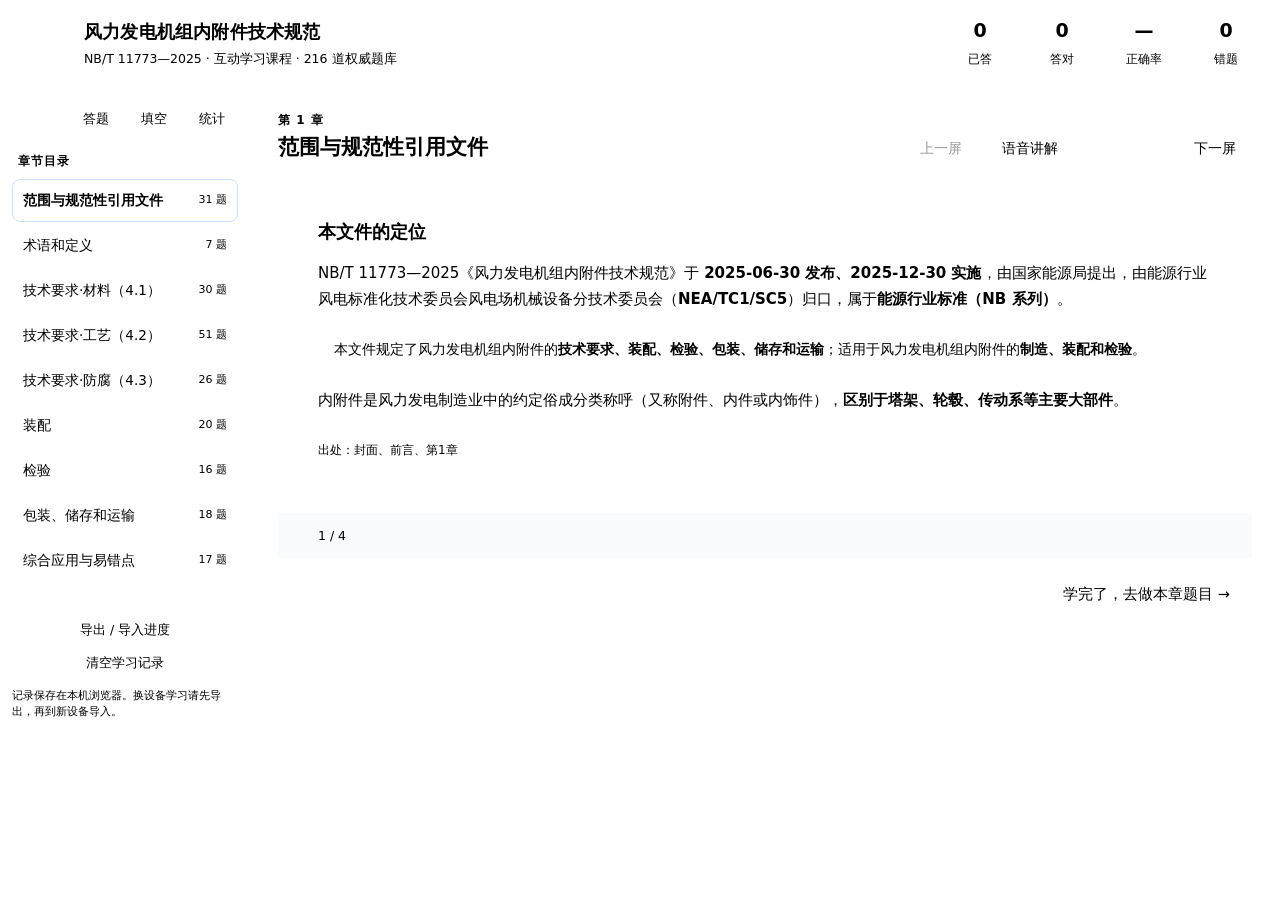
==== commit 2e03da1e: "修复出处弹窗排版：知识库内容按原行结构换行，行首序号加粗，章节截断提示" ====
--- a/NBT11773-2025课程-单文件版.html
+++ b/NBT11773-2025课程-单文件版.html
@@ -13,7 +13,7 @@
 <link rel="apple-touch-icon" href="icon-192.png">
 <title>NB/T 11773—2025 风力发电机组内附件技术规范 · 互动学习课程</title>
 <style>
-:root{
+﻿:root{
   --bg:#f5f6f8;
   --panel:#ffffff;
   --line:#e3e6ec;
@@ -228,7 +228,7 @@
 .kb-body{overflow-y:auto;display:flex;flex-direction:column;gap:12px}
 .kb-item{border:1px solid var(--line);border-radius:10px;padding:12px 14px;background:var(--panel)}
 .kb-key{font-size:14.5px;font-weight:700;color:var(--accent);margin-bottom:7px}
-.kb-text{font-size:14px;line-height:1.85;color:var(--ink-2);white-space:pre-wrap;word-break:break-word}
+.kb-text{font-size:14px;line-height:1.9;color:var(--ink-2);word-break:break-word}.kb-text b.kb-no{color:var(--accent);font-weight:700;margin-right:3px}
 
 .feedback{margin-top:18px;border-radius:10px;overflow:hidden;border:1px solid var(--line)}
 .fb-head{padding:11px 18px;font-weight:700;font-size:15px}
@@ -1137,7 +1137,7 @@
  * 用于答题"出处"点击后在课程内展示对应知识点，不跳转外部网页。
  * 生成脚本：_verify/build_kb.js（改动 clean.txt 或题库后重新生成）
  */
-window.KB = {"items":{"3.1":{"t":"","c":"内附件 internals 泛指风力发电机组中除了主要大部件（塔架、轮毂、传动系等）之外的结构件或功能件，主要用于连接、 固定、支撑以及提供维护和安全功能等。 维护平台等。"},"4.1.1":{"t":"一般要求","c":"一般要求 应满足设计要求，适用于所处的工作环境，且应有完整合格的产品出厂证明：质量证明书原件或加 盖供材单位检验公章的有效复印件。 材料选择时，规格优选原则如下： a) 材料的选用应遵循技术可靠、经济合理的原则，综合考虑结构的重要性、载荷特征、结构形式、 应力状态、连接方法、工作环境、钢材厚度和价格等因素，选用合适的钢材； b) 材料规格应符合相关标准，避免使用非标型材。"},"4.1.2":{"t":"结构钢","c":"结构钢"},"4.1.2.1":{"t":"质量要求","c":"质量要求 结构钢的质量等级应按设计要求选择；如未规定时，根据内附件的使用场景，按以下原则进行选择： a) 结构钢宜采用Q235、Q355、Q390 和Q420 钢等，其质量至少应符合GB/T 700 和GB/T 1591 的 规定； b) 对于需要焊接的内附件，应使用GB/T 1591—2018中规定的B级及以上的质量等级，例如Q235B、 Q355B； c) 对于承受疲劳载荷的内附件，宜使用高质量等级的材料，内部不应有超出设计要求的夹杂、 裂纹、气孔和分层等，此时超声波探伤质量等级不宜低于NB/T 47013.3—2023 规定的Ⅱ级； d) 焊接结构为防止钢材的层状撕裂而采用Z 向钢时，其质量应符合GB/T 5313 的规定。"},"4.1.2.2":{"t":"尺寸、外形、重量及允许偏差","c":"尺寸、外形、重量及允许偏差 结构钢的尺寸、外形、重量及允许偏差应按设计要求选择；如未规定时，应符合国家现行标准的规 定，并按以下要求进行选择： a) 对于承受静力载荷的内附件，热轧钢板的厚度偏差不低于GB/T 709—2019 规定的A 级； b) 对于承受疲劳载荷的内附件，热轧钢板的厚度偏差不宜低于GB/T 709—2019 规定的B 级； c) 常用型钢的尺寸、外形、重量及允许偏差应符合表1 的规定。 型钢 类型 热轧扁钢 热轧角钢 热轧工字钢 热轧槽钢 H型钢/T型钢 焊接钢管 结构用冷弯 空心型钢 通用冷弯开 口型钢 花纹钢板 标准 GB/T 702 GB/T 706 GB/T 706 GB/T 706 GB/T 11263 GB/T 21835 GB/T 6728 GB/T 6723 GB/T 33974"},"4.1.2.3":{"t":"外观要求","c":"外观要求 结构钢的表面质量应按设计要求选择；如未规定时，根据内附件的使用场景，按以下要求进行选择： a) 对于承受静力载荷的内附件，热轧钢板表面质量应符合GB/T 14977—2008 规定的B1 级别； b) 对于承受疲劳载荷的内附件，热轧钢板表面质量宜符合GB/T 14977—2008 规定的B3 级别； c) 对于承受静力载荷的内附件，型钢表面质量应符合YB/T 4427—2014 规定的B1 级别； d) 对于承受疲劳载荷的内附件，型钢表面质量宜符合YB/T 4427—2014 规定的B3 级别。"},"4.1.3":{"t":"铝合金","c":"铝合金"},"4.1.3.1":{"t":"质量要求","c":"质量要求 铝合金牌号、规格及相应状态应按设计要求选择；如未规定时，根据内附件的使用场景，按以下要 求进行选择： a) 铝合金内附件宜采用5XXX系列和6XXX系列铝合金，内部不应有裂纹、分层等； b) 铝合金板材应符合GB/T 3880（所有部分）的规定；铝及铝合金花纹板应符合GB/T 3190、GB/T 3618的规定；型材及棒材应符合GB/T 3191、GB/T 4437（所有部分）、GB/T 5237（所有部分）、 GB/T 6892、GB/T 6893的规定。"},"4.1.3.2":{"t":"尺寸、外形、重量及允许偏差","c":"尺寸、外形、重量及允许偏差 未注明偏差等级时，铝合金材料的尺寸、外形、重量及允许偏差至少应符合本文件4.1.3.1中相关 标准规定的普通精度要求。"},"4.1.3.3":{"t":"外观要求","c":"外观要求 未经表面处理的铝合金材料表面应清洁，不应有裂纹和腐蚀斑点等存在。其他未及之处，应符合本 文件4.1.3.1中相关标准的规定。"},"4.1.4":{"t":"不锈钢","c":"不锈钢"},"4.1.4.1":{"t":"质量要求","c":"质量要求 不锈钢牌号、规格应按设计要求选择；如未规定时，根据内附件的使用场景，按以下原则进行选择： a) 不锈钢内附件宜选用S30408、S31608等系列不锈钢，当有可靠依据时也可采用其他牌号的不锈 钢，材料内部不应有裂纹、分层等； b) 不锈钢钢板应符合GB/T 4237、GB/T 3280的规定；不锈钢其他型材应符合GB/T 12770、GB/T 14975、 GB/T 20878等标准的规定。"},"4.1.4.2":{"t":"尺寸、外形、重量及允许偏差","c":"尺寸、外形、重量及允许偏差 未注明偏差等级时，不锈钢材料的尺寸、外形、重量及允许偏差至少应符合本文件4.1.4.1中相关 标准规定的普通精度要求。"},"4.1.4.3":{"t":"外观要求","c":"外观要求 不锈钢材料不应存在影响使用的缺陷。经酸洗后的不锈钢材料表面不应有氧化皮及过酸洗。允许有 个别深度小于厚度公差之半的轻微麻点、擦划伤、压痕、凹坑、辊印和色差等不影响使用的缺陷。其他 未及之处，应符合本文件4.1.4.1中的规定。"},"4.1.5":{"t":"焊接材料","c":"焊接材料 焊接材料应与相应母材的性能相适应并具有有效质量证明书或复验报告，其熔敷金属的力学性能应 符合设计要求，且保证焊接接头强度、塑性和冲击韧性等不低于相应母材标准的规定。最终的焊接材料 选用应通过焊接工艺评定确定。 结构钢内附件焊接材料（焊条、焊丝、焊剂等）应符合GB/T 5117、GB/T 5293、GB/T 8110、GB/T 10045、 GB/T 36034、GB/T 36037的规定。对直接承受动力载荷或需要验算疲劳的内附件，以及低温环境下工作 的厚板内附件，宜采用低氢型焊接材料。 铝合金内附件焊接用焊丝应符合GB/T 10858的规定，宜选用SAL 5356及SAL 4043。焊接工艺可采用 熔化极惰性气体保护电弧焊（MIG焊）和钨极惰性气体保护电弧焊（TIG焊）。 不锈钢内附件焊接材料应符合GB/T 983、GB/T 17853、GB/T 17854、GB/T 29713的规定。焊接工艺 可采用熔化极惰性气体保护电弧焊（MIG焊）和钨极惰性气体保护电弧焊（TIG焊）。"},"4.1.6":{"t":"紧固件","c":"紧固件 如未规定时，紧固件应符合以下规定： a) 碳钢或合金钢紧固件应符合GB/T 3098.1的规定，并选用6.8级及以上等级； b) 铝合金紧固件应符合GB/T 3098.10的规定。铝合金内附件的螺栓连接不宜采用有预拉力的高强 度螺栓； c) 不锈钢紧固件应符合GB/T 3098.6、GB/T 3098.15的规定。"},"4.1.7":{"t":"电缆夹具","c":"电缆夹具 电缆夹具材料一般采用尼龙66,表面不应有龟裂、银纹、斑点、孔眼、缺口、凹陷、尖角、毛刺和 油污等缺陷。跌落试验要求2 m高空掉落水泥地面，夹具应不开裂，不破损。 如未规定时，尼龙66电缆夹具其他主要性能要求如下： a) 工作温度：-40 ℃~110 ℃； b) 熔点：247 ℃~250 ℃； c) 弯曲强度：180 MPa； d) 拉伸强度：大于115 MPa； e) 缺口悬梁冲击强度：大于5.5 kJ/㎡； f) 无缺口悬臂梁冲击强度：大于30 kJ/㎡； g) 热变形温度（1.8 MPa）：220 ℃； h) 防火等级：UL94 V-0。 工艺"},"4.2.1":{"t":"一般要求","c":"一般要求 工艺应符合以下要求： a) 应采取合适的工艺措施，防止生产中材料性能的恶化； b) 零件制造每道工序应检查、验收，在前道工序检查合格后方可转入下道工序； c) 除产品图样有要求外，加工后的零件不应有毛刺、尖角、锐边和深度超过0.2 mm 的划痕或凹 痕； d) 严禁使用牌号不明及未经过质量检验部门验收的各种材料。"},"4.2.2":{"t":"下料","c":"下料 下料应符合以下要求： a) 金属板类、型材、管材、棒材等原材料可采用热切割或机械切割方式进行切割下料； b) 钢材在下料前的形状偏差应符合JB/T 5000.3 的相关规定，否则应予矫正； c) 除特殊要求外，所有内附件切割自由面，应去毛刺，并锐边倒钝，零件切割的边棱，不应有 深度大于1 mm 的割痕； d) 对于承受静力载荷的内附件，热切割自由面粗糙度不大于Rz100；对于机械切割自由面粗糙度 不大于Ra25； e) 对于承受疲劳载荷的内附件，所有切割自由面宜打磨处理，使表面不连续和修磨部分的厚度 不低于钢板允许的最小厚度，不可通过焊补进行表面处理； f) 切割表面的质量检测、评定方法按照JB/T 10045—2017 执行,无特殊要求时，内附件的切割 垂直度和斜度公差等级为3 级，平均割纹深度为3 级，公称尺寸极限偏差为2 级；关键件、 重要件的切割质量，其切割垂直度和斜度公差等级为2 级，平均割纹深度为2 级，公称尺寸 极限偏差为1 级； g) 机械切割的内附件切割质量及尺寸公差不应低于热切割内附件质量要求； h) 剪切或冲压后的边缘应保证平整无缺陷。如果剪切或冲压后进行机加或打磨，则打磨或机加 厚度至少0.5 mm。"},"4.2.3":{"t":"成形","c":"成形"},"4.2.3.1":{"t":"一般要求","c":"一般要求 成形加工应符合以下要求： a) 对于屈服强度低于355 MPa 的结构钢，热加工温度不应高于580 ℃； b) 对于屈服强度不低于355 MPa 的结构钢，热成形应在红热状态（600 ℃～650 ℃）进行。温度、 保温时间和冷却速率应适合特定类型钢材，且不应在蓝脆温度区间（250 ℃～380 ℃）进行弯 曲或成形； c) 对于铝合金和不锈钢，不宜采用热成形； d) 成形后的内附件不应出现裂纹、层状撕裂、层叠等缺陷。"},"4.2.3.2":{"t":"卷圆成形","c":"卷圆成形 钢材的卷圆成形应符合JB/T 5000.3的规定。"},"4.2.3.3":{"t":"折弯成形","c":"折弯成形"},"4.2.3.3.1":{"t":"非合金结构钢","c":"非合金结构钢 对于非合金结构钢： a) 折弯半径应满足表2 的要求； 钢 材 牌 号 折 弯 方 向 a 最小推荐内折弯半径 b mm ＞1 ≤1.5 ＞1.5 ≤2.5 ＞2.5 ≤3 ＞3 ≤4 ＞4 ≤5 ＞5 ≤6 ＞6 ≤7 ＞7 ≤8 ＞8 ≤10 ＞10 ≤12 ＞12 ≤14 ＞14 ≤16 ＞16 ≤18 Q235 T L"},"4.2.3.3.2":{"t":"常用铝及铝合金板、带材","c":"常用铝及铝合金板、带材 一般要求如下： a) 如未规定时，常用铝合金板、带材最小弯曲半径推荐4 倍板厚，最小弯曲半径不小于GB/T"},"3880.2":{"t":"的规定；","c":"的规定； b) 铝合金折弯易产生压痕，制造时应采取适当的工艺措施减轻或防止压痕形成。"},"4.2.3.4":{"t":"矫正","c":"矫正 矫正的一般要求如下： a) 普通碳素结构钢和低合金结构钢加热矫正时，加热温度不应超过900 ℃。低合金结构钢在加 热矫正后应自然冷却；碳素结构钢在环境温度低于-16 ℃、低合金结构钢在环境温度低于-12 ℃ 时，不应进行冷矫正和冷弯曲； b) 采用火焰矫正时，不宜在同一部位重复加热，防止钢材金相组织和机械性能恶化； c) 低合金高强度结构钢材质的重要件，不应使用水冷等急速冷却的方法强制冷却。也不应在同 一部位进行造成拉、压应力的反复矫正； d) 矫正后焊接件表面不应有裂纹、熔坑及其他影响焊接件强度和外观的缺陷； e) 不锈钢、铝合金内附件不宜采用火焰矫正。"},"4.2.3.5":{"t":"开孔","c":"开孔 开孔的一般要求如下： a) 对于有配合要求的螺栓孔，宜采用数控钻床或激光切割进行，或者采用配开孔方式进行； b) 如果采用冲孔，冲孔完成后，应对冲击造成的变形孔边缘进行处理。处理方式包括二次钻孔 或铰孔等，处理后的孔的光洁度不小于Ra12.5。未经处理的冲孔，不可用于靠摩擦连接的或 者使用不低于8.8 级高强螺栓的连接节点； c) 孔的规格及尺寸公差应满足设计要求及GB/T 5277 的要求。"},"4.2.4":{"t":"焊接连接","c":"焊接连接"},"4.2.4.1":{"t":"焊前准备","c":"焊前准备 焊前准备如下： a) 全部零件应检验合格后，方可组对； b) 组对焊接零件的焊缝坡口形式与尺寸及焊缝间隙量应符合GB/T 985.1 和GB/T 985.2 的规定； c) 重要件焊缝坡口应除去影响焊接质量的表面层，保持平整无毛刺、不应有裂纹、分层、夹渣 等缺陷，必要时对坡口按NB/T 47013.4、NB/T 47013.5 或相当的权威标准进行磁粉检验或渗 透检验； d) 在焊接工作开始前，焊接区域应干燥且无氧化皮、轧屑、锈迹、油漆、油污和电镀涂层等。 清根后应对表面氧化物进行清理。清洁区域应包括所有接头表面以及接头边缘不小于25 mm 的区域； e) 材料的厚度不大于12 mm 时，定位焊焊缝最小长度为材料厚度的四倍；当材料厚度大于12 mm， 且不大于50 mm 时，定位焊焊缝最小长度不小于50 mm；当材料厚度大于50 mm，应增加定位 焊焊缝长度； f) 定位焊焊接工艺应与正式施焊工艺一致，一般正式施焊有预热要求的，定位焊焊接时也需要 预热。组对时，定位焊釆用的焊材和焊接规范以及对焊工的要求，应与正式焊接时相同； g) 定位焊焊缝不应出现表面裂纹、气孔、夹杂、咬边等缺陷。"},"4.2.4.2":{"t":"焊接要求","c":"焊接要求 焊接的一般要求如下： a) 焊接工人、焊接技术人员及焊接质量检验人员应经过专门的培训，并按TSG Z6002、GB/T 15169 或相当的权威标准的规定考核合格； b) 焊接工作人员应从事资格证书中规定项目的焊接工作； c) 焊接设备及检验器具应具有合格证明书，焊接设备应参数稳定、调节灵活和安全可靠，并能 满足焊接参数的要求，每年按规定定期对焊接设备进行校正和审核； d) 焊接材料的使用及管理应符合JB/T 3223 的规定； e) 焊接件环境出现下列任一情况时，应采用有效防护措施，否则不应施焊： 1) 气体保护焊时风速大于2 m/s； 2) 其他焊接方法时风速大于8 m/s； 3) 相对湿度大于90%； 4) 雨雪环境； 5) 焊接件温度低于0 ℃。 f) 焊接件焊接前应按NB/T 47014 进行焊接工艺评定，并制定适用的焊接工艺文件,应能保证熔 敷金属不低于母材的力学性能；对于不锈钢、铝合金材料，还应能够保证熔敷金属具有不低 于母材的耐腐蚀性； g) 制造商对焊接工艺评定负责，且应保留所使用的工艺和焊接操作的记录，记录中要包括日期、 程序结果和执行规范，以及焊后热处理记录、焊工资质和操作的任务等； h) 局部预热时，应防止局部应力过大。预热的范围为焊缝两侧各不小于焊接件厚度的3 倍，且 不小于100 mm； i) 需要预热的焊接件在整个焊接过程中应不低于预热温度； j) 不同材质之间焊接预热温度按焊接性差的一种选定； k) 应按批准的焊接作业指导书（包括临时焊道）实施焊接并满足以下要求： 1) 焊接过程中，应保证工作区不受天气影响。低温（小于5 ℃）时，应采取适当措施确保 焊接顺利进行； 2) 尽可能在平焊或平角焊位置焊接； 3) 应在引弧板或坡口内引弧，禁止在非焊接部位引弧； 4) 引弧板、熄弧板及工艺支撑不应锤击拆除； 5) 施焊过程中应控制层间温度，确保不超过规定范围； 6) 当焊接件预热时，应控制层间温度不低于预热温度； 7) 每条焊缝宜一次焊完。当中断焊接时，对冷裂纹敏感的焊接件应及时采取保温、后热或 缓冷等措施； 8) 重新施焊时，应按规定重新预热； 9) 低温焊接件禁止焊道层间锤击； 10) 焊后热处理前，可通过局部加热的工艺方法来矫正，加热温度不应超过本文件4.2.3.4 的规定。严禁使用水冷等急速冷却的方法强制冷却，并应记录加热和冷却循环过程； 11) 如未规定时，所有焊缝应进行完整连续的周边焊，不应在拐角处开始和中断焊缝。 l) 焊缝返修工艺应执行原工艺或经评定合格的工艺； m) 要求焊后热处理的焊缝，返修应在热处理前进行。若热处理后发生返修，则返修后应重新进 行热处理。返修部位的焊缝应按原检查方法及合格标准重新进行检测； n) 焊缝同一部位返修次数不宜超过两次； o) 焊接作业应符合GB 9448 的规定。"},"4.2.4.3":{"t":"焊后消氢、消应力处理","c":"焊后消氢、消应力处理"},"4.2.4.3.1":{"t":"要求金属焊后消氢、消应力处理的焊缝，未规定具体处理要求时，按GB 50661 执行。","c":"要求金属焊后消氢、消应力处理的焊缝，未规定具体处理要求时，按GB 50661 执行。"},"4.2.4.3.2":{"t":"热处理温度以在焊接件上直接测量为准，在整个热处理过程中应当连续记录。","c":"热处理温度以在焊接件上直接测量为准，在整个热处理过程中应当连续记录。"},"4.2.4.3.3":{"t":"所有温度均指金属的温度，并利用热电偶自动测量温度。","c":"所有温度均指金属的温度，并利用热电偶自动测量温度。"},"4.2.4.3.4":{"t":"有密闭内腔的焊接件，在热处理之前，应在中间隔板或盖板上适当的位置加工透气孔，使","c":"有密闭内腔的焊接件，在热处理之前，应在中间隔板或盖板上适当的位置加工透气孔，使 其空腔与外界相通。在盖板上钻的孔，热处理后应重新堵上。"},"4.2.4.3.5":{"t":"奧氏体不锈钢一般不宜焊后热处理。","c":"奧氏体不锈钢一般不宜焊后热处理。"},"4.2.4.4":{"t":"焊接质量控制","c":"焊接质量控制"},"4.2.4.4.1":{"t":"焊接件未注尺寸公差应符合GB/T 19804—2005 规定的B 级要求，未注形位公差应符合GB/T","c":"焊接件未注尺寸公差应符合GB/T 19804—2005 规定的B 级要求，未注形位公差应符合GB/T 19804—2005 规定的F 级要求。"},"4.2.4.4.2":{"t":"承受疲劳载荷的钢制件焊缝质量应符合ISO 5817—2023 规定的B 级要求。","c":"承受疲劳载荷的钢制件焊缝质量应符合ISO 5817—2023 规定的B 级要求。"},"4.2.4.4.3":{"t":"未规定焊缝质量等级时，钢制件焊缝质量应满足ISO 5817—2023 规定的C 级要求。","c":"未规定焊缝质量等级时，钢制件焊缝质量应满足ISO 5817—2023 规定的C 级要求。"},"4.2.4.4.4":{"t":"铝合金件焊缝外观质量标准及尺寸允许偏差应符合GB 50576—2010 中附录A 的规定。","c":"铝合金件焊缝外观质量标准及尺寸允许偏差应符合GB 50576—2010 中附录A 的规定。"},"4.2.4.4.5":{"t":"焊缝无损检测所采用的标准以及级别应在图样中标明。","c":"焊缝无损检测所采用的标准以及级别应在图样中标明。"},"4.2.4.4.6":{"t":"有密封性要求的焊缝，不应出现渗漏现象。","c":"有密封性要求的焊缝，不应出现渗漏现象。"},"4.2.5":{"t":"机加工","c":"机加工"},"4.2.5.1":{"t":"对于铸件、锻件和焊接件，为了消除毛坯制造过程中产生的内应力，改善机械加工性能，宜","c":"对于铸件、锻件和焊接件，为了消除毛坯制造过程中产生的内应力，改善机械加工性能，宜 在机械加工前进行时效、退火或正火处理。"},"4.2.5.2":{"t":"对大而复杂的铸造毛坯件及刚度较差的精密零件,应在粗加工之前及粗加工与半精加工之间","c":"对大而复杂的铸造毛坯件及刚度较差的精密零件,应在粗加工之前及粗加工与半精加工之间 安排时效处理。时效可以是人工时效或自然时效，并进行相应的工艺验证。"},"4.2.5.3":{"t":"加工后表面不应有锈蚀以及影响性能和外观的磕、碰、划伤等缺陷。","c":"加工后表面不应有锈蚀以及影响性能和外观的磕、碰、划伤等缺陷。"},"4.2.5.4":{"t":"除有特殊要求外，加工后的零件应倒角、倒圆、去毛刺。","c":"除有特殊要求外，加工后的零件应倒角、倒圆、去毛刺。"},"4.2.5.5":{"t":"图样中未注明的回转体类零件倒角（如图5 所示）应符合表3 的规定，非回转体类零件也可","c":"图样中未注明的回转体类零件倒角（如图5 所示）应符合表3 的规定，非回转体类零件也可 参考表3 执行，主参数D（d）取倒角相邻两几何要素中较短者。 单位：mm D(d) ≤100 ＞100～1000 ＞1000 倒角CC 0.3～0.5 0.5～2 2～3"},"4.2.5.6":{"t":"图样中未注明的回转体类零件倒圆（如图6 所示）半径又无清根要求时，应符合表4 的规定。","c":"图样中未注明的回转体类零件倒圆（如图6 所示）半径又无清根要求时，应符合表4 的规定。 主参数d 取倒圆角相邻两几何要素中较短者。 单位：mm D-D1 d-d1 ≤4 ＞4～12 ＞12～30 ＞30～80 ＞80～140 ＞140～200 ＞200 D、d 3～10 ＞10～30 ＞30～80 ＞80～260 ＞260～630 ＞630～1000 ＞1000 倒圆半径 R、r"},"4.2.5.7":{"t":"精加工后的配合面、摩擦面和定位面等工作表面不可打印标记。","c":"精加工后的配合面、摩擦面和定位面等工作表面不可打印标记。"},"4.2.5.8":{"t":"最终工序为热处理的零件，热处理后表面不应有氧化皮。","c":"最终工序为热处理的零件，热处理后表面不应有氧化皮。"},"4.2.5.9":{"t":"精加工后的配合面、齿面不应有退火、发蓝、变色现象。","c":"精加工后的配合面、齿面不应有退火、发蓝、变色现象。"},"4.2.5.10":{"t":"配对加工的零部件，应有配对标记。","c":"配对加工的零部件，应有配对标记。"},"4.2.5.11":{"t":"机加工件线性尺寸和角度尺寸的未注公差应符合GB/T 1804—2000 规定的m 级。","c":"机加工件线性尺寸和角度尺寸的未注公差应符合GB/T 1804—2000 规定的m 级。"},"4.2.5.12":{"t":"机加工件未注形状和位置公差应符合GB/T 1184—1996 规定的K 级。","c":"机加工件未注形状和位置公差应符合GB/T 1184—1996 规定的K 级。"},"4.2.5.13":{"t":"精加工后的零件不应直接摆放在地面上，应采取必要的支撑和保护措施。搬运和存放时应防","c":"精加工后的零件不应直接摆放在地面上，应采取必要的支撑和保护措施。搬运和存放时应防 止损伤、变形。"},"4.2.5.14":{"t":"螺纹加工","c":"螺纹加工 螺纹加工的一般要求如下： a) 普通螺纹精度等级按GB/T 197—2018 规定的6H/6g 执行； b) 普通螺纹收尾、肩距、退刀槽和倒角尺寸应符合GB/T 3 的规定； c) 内外螺纹旋入侧在加工螺纹前宜倒角，外螺纹为45°，内螺纹为60°，倒角深度等于牙型高 度； d) 加工的螺纹表面不应有黑皮、磕碰、乱扣和毛刺等缺陷； e) 螺纹工作面未注明表面粗糙度时，外螺纹表面粗糙度值不大于Ra6.3，内螺纹表面粗糙度值不 大于Ra12.5； f) 螺纹长度未注偏差取＋2P～3P，其中P 表示螺距。 防腐"},"4.3.1":{"t":"一般要求","c":"一般要求"},"4.3.1.1":{"t":"涂装前应对涂装施工人员进行专业培训，熟悉有关涂料的性能和涂层作业要领后，方可施工。","c":"涂装前应对涂装施工人员进行专业培训，熟悉有关涂料的性能和涂层作业要领后，方可施工。 热喷涂操作人员应按GB/T 19824 的规定进行考核，热喷涂的操作安全应满足GB/T 11375 的要求。"},"4.3.1.2":{"t":"钢制件的防腐蚀保护应符合ISO 12944（所有部分）的规定。","c":"钢制件的防腐蚀保护应符合ISO 12944（所有部分）的规定。"},"4.3.2":{"t":"表面处理","c":"表面处理"},"4.3.2.1":{"t":"对于喷漆、喷粉、喷塑及喷锌表面，表面处理宜采用喷砂或拋丸处理；对于热浸锌表面，钢","c":"对于喷漆、喷粉、喷塑及喷锌表面，表面处理宜采用喷砂或拋丸处理；对于热浸锌表面，钢 材酸洗应符合JB/T 6978 的规定。"},"4.3.2.2":{"t":"在喷砂前应对基材状况进行评估。内附件的锐边、火焰切割边缘、毛刺应打磨到圆滑过渡；","c":"在喷砂前应对基材状况进行评估。内附件的锐边、火焰切割边缘、毛刺应打磨到圆滑过渡； 焊疤及焊接熔合性飞溅应打磨清除干净。用溶剂、净化化合物或蒸汽等清除基体表面的水分、油污、尘 垢、污染物、铁锈、氧化皮、盐类及其他物质；喷射清理等级应达到GB/T 8923.1—2011 规定的Sa2.5 的要求。表面粗糙度应遵循涂料供应商的建议。"},"4.3.2.3":{"t":"采用无水无油的压缩空气或工业用除尘器，吹除喷砂后基体表面附着的灰尘及磨料，其表面","c":"采用无水无油的压缩空气或工业用除尘器，吹除喷砂后基体表面附着的灰尘及磨料，其表面 清洁度应不低于GB/T 18570.3—2005 规定的2 级。"},"4.3.2.4":{"t":"当相对湿度低于80%时，表面处理后应在4h 内涂覆第一道底漆；当相对湿度低于65%时，表","c":"当相对湿度低于80%时，表面处理后应在4h 内涂覆第一道底漆；当相对湿度低于65%时，表 面处理后可在4h~12h 内涂覆第一道底漆。超过以上时限或当出现返锈或表面污染时，应重新进行表面 处理。"},"4.3.2.5":{"t":"用于沿海或海上时，铝合金内附件宜进行阳极氧化；不锈钢内附件宜进行钝化处理。如在户","c":"用于沿海或海上时，铝合金内附件宜进行阳极氧化；不锈钢内附件宜进行钝化处理。如在户 外使用，还要考虑采取措施防止异种金属连接造成的电化学腐蚀。"},"4.3.2.6":{"t":"对于铝合金、不锈钢等表面，如需进一步采用喷漆处理，宜进行扫砂处理：","c":"对于铝合金、不锈钢等表面，如需进一步采用喷漆处理，宜进行扫砂处理： a) 表面清理应采用中性的新鲜水冲洗去污； b) 干燥后采用干净的非金属磨料（如氧化铝、石英砂，粒度不大于0.5 mm）以不大于0.4 MPa 的压力扫砂。"},"4.3.2.7":{"t":"如未规定时，配合的加工面、螺纹孔一般采用防锈油防腐。","c":"如未规定时，配合的加工面、螺纹孔一般采用防锈油防腐。"},"4.3.3":{"t":"涂层防护","c":"涂层防护"},"4.3.3.1":{"t":"涂层间应具有相同或相近的热膨胀系数、良好的匹配性及附着力。","c":"涂层间应具有相同或相近的热膨胀系数、良好的匹配性及附着力。"},"4.3.3.2":{"t":"内附件的防腐体系应与腐蚀环境相匹配。如未规定时，防腐体系至少应符合ISO 12944-5 的","c":"内附件的防腐体系应与腐蚀环境相匹配。如未规定时，防腐体系至少应符合ISO 12944-5 的 规定。"},"4.3.4":{"t":"涂层实施","c":"涂层实施"},"4.3.4.1":{"t":"涂层的实施应参考供应商提供的施工工艺进行，且符合ISO 12944-7 的规定。","c":"涂层的实施应参考供应商提供的施工工艺进行，且符合ISO 12944-7 的规定。"},"4.3.4.2":{"t":"施工过程中的环境条件：表面温度应高于露点温度3 ℃；当湿度大于80%，不宜施工；当施","c":"施工过程中的环境条件：表面温度应高于露点温度3 ℃；当湿度大于80%，不宜施工；当施 工、固化环境温度低于10 ℃时，宜选用冬季固化剂。"},"4.3.4.3":{"t":"对于不易操作的边角，应手工预涂、预刷。","c":"对于不易操作的边角，应手工预涂、预刷。"},"4.3.5":{"t":"涂层检查","c":"涂层检查 应检查涂层是否满足设计要求，并检验以下性能： a) 干膜厚度： 1) 油漆：按ISO 19840 规定的方法检验。所有测量膜厚的平均值应大于等于额定干膜厚度 (NDFT)，允许单个测量膜厚低于额定膜厚要求，但应大于额定干膜厚度的90%，且这些测 量点的数量应少于所有测量点数量的10%。若要求最大漆膜厚度，不超过最大值； 2) 镀锌：按ISO 1461 规定的方法检验。实测厚度应在要求的厚度范围内。未注明厚度范围 时，最小局部厚度不小于规定值，最大厚度不大于额定干膜厚度的1.5 倍； 3) 热喷锌：按ISO 2063-2 规定的方法检验。实测厚度应在要求的厚度范围内。未注明厚度 范围时，最小局部厚度不小于规定值，最大厚度不大于额定干膜厚度的1.5 倍。 b) 附着力： 1) 油漆：按ISO 16276-1 规定的方法检验，一般不低于5 MPa；不适用拉开法时检验时，可 按ISO 16276-2 检验, 并符合1 级或0 级的规定； 2) 热喷锌：按ISO 16276-1 规定的方法检验，一般不低于5 MPa。 c) 外观：涂层均匀性、颜色及光泽、气泡、脱落、流挂、起皮、漏涂等。"},"4.3.6":{"t":"颜色","c":"颜色"},"4.3.6.1":{"t":"内附件的颜色和光泽度根据整机颜色配置方案或特定项目要求确定。","c":"内附件的颜色和光泽度根据整机颜色配置方案或特定项目要求确定。"},"4.3.6.2":{"t":"金属覆盖层（热浸镀锌、热喷锌等）及耐蚀合金（不锈钢、铝合金等）除非特殊要求，否则","c":"金属覆盖层（热浸镀锌、热喷锌等）及耐蚀合金（不锈钢、铝合金等）除非特殊要求，否则 保留材料本色。"},"4.3.6.3":{"t":"安全护栏、安全挂点、安全扶手等安全设施表面颜色应符合设计要求或选取警示色，例如RAL","c":"安全护栏、安全挂点、安全扶手等安全设施表面颜色应符合设计要求或选取警示色，例如RAL 1023（交通黄）。 5 装配 一般要求"},"5.1.1":{"t":"装配应符合设计要求，对于成品外购件（例如电气柜体、升降机、免爬器等）的装配，还应参","c":"装配应符合设计要求，对于成品外购件（例如电气柜体、升降机、免爬器等）的装配，还应参 考对应厂家提供的产品安装说明文件。"},"5.1.2":{"t":"装配前应检验所有零部件的型号、规格，确保符合配置明细。","c":"装配前应检验所有零部件的型号、规格，确保符合配置明细。"},"5.1.3":{"t":"装配前检验进入装配区的零部件应符合以下要求后方可进行装配：","c":"装配前检验进入装配区的零部件应符合以下要求后方可进行装配： a) 检验合格并具有合格标志； b) 对文件中要求的关键零部件主要配合尺寸及编号进行复查并在质保卡中做出记录； c) 经钳工修整的配合尺寸，应由质量检验部门复检并在质保卡中做出记录。"},"5.1.4":{"t":"零件在装配前应进行清理和清洗，不应有毛刺、翻边、氧化皮、锈蚀、切削、油污、着色剂和","c":"零件在装配前应进行清理和清洗，不应有毛刺、翻边、氧化皮、锈蚀、切削、油污、着色剂和 灰尘等；对有尖角或高点的配合面，在装配前应将其修正；除有特殊规定外，装配前应将零件尖角和锐 边倒钝。装配过程中零件不应磕伤、碰伤、划伤和锈蚀。"},"5.1.5":{"t":"涂层未干的零部件不应进行装配。","c":"涂层未干的零部件不应进行装配。"},"5.1.6":{"t":"零部件在装配过程中的二次防腐及不同涂层修复方法如下。","c":"零部件在装配过程中的二次防腐及不同涂层修复方法如下。 a) 配件表面防腐失效时，宜在工序结束前，对配件防腐失效位置进行二次防腐。二次防腐处理后， 补充油漆表面应与周围漆面保持平滑和自然过渡； b) 涂层损伤未露出金属面时，宜涂刷与原防腐层相同的面漆，涂刷后总干膜厚度与未损伤部位相 同； c) 涂层损伤已露出金属面时，裸露金属面及裸露金属面以外沿圆周方向不小于10 mm 的范围，均 应打磨至完全裸露金属表面。涂刷与原防腐层相同或相容的底漆、中间漆、面漆等，涂刷后总 干膜厚度与未损伤部位相同； d) 锌铬涂层损伤，打磨去除锈渍后，在损伤部位喷涂镀铬自喷锌； e) 热喷锌、热浸锌涂层损伤，打磨去除锈渍后，在损伤部位喷涂与原损伤部位厚度相同的自喷锌， 配合面应喷涂锌含量大于90%的自喷锌。"},"5.1.7":{"t":"测量内附件的量具应经过校准，并在有效期内。","c":"测量内附件的量具应经过校准，并在有效期内。"},"5.1.8":{"t":"设备、专用工具在使用前应对其运行状态进行检查，在确定无任何异常的情况下方可使用。","c":"设备、专用工具在使用前应对其运行状态进行检查，在确定无任何异常的情况下方可使用。"},"5.1.9":{"t":"零部件的各润滑处装配后应按组装工艺规程注入润滑油或润滑脂。无特殊要求时，不同型号、","c":"零部件的各润滑处装配后应按组装工艺规程注入润滑油或润滑脂。无特殊要求时，不同型号、 不同品牌的油、脂不应混用。"},"5.1.10":{"t":"装配作业环境应满足作业要求。","c":"装配作业环境应满足作业要求。 关键部件及装配要求"},"5.2.1":{"t":"塔架门","c":"塔架门"},"5.2.1.1":{"t":"塔架门装配后，应确保门开关灵活，无阻塞等不良现象。门板应平整，与门框间隙均匀，闭","c":"塔架门装配后，应确保门开关灵活，无阻塞等不良现象。门板应平整，与门框间隙均匀，闭 合后能够压实密封条。"},"5.2.1.2":{"t":"塔架门锁及装配应符合设计要求。","c":"塔架门锁及装配应符合设计要求。"},"5.2.1.3":{"t":"塔架门制作完成后应进行整体淋水密封试验并进行记录，密封等级应达到设计要求。","c":"塔架门制作完成后应进行整体淋水密封试验并进行记录，密封等级应达到设计要求。"},"5.2.1.4":{"t":"塔架门装配后开启和关闭时所用力不宜超过0.15 kN。","c":"塔架门装配后开启和关闭时所用力不宜超过0.15 kN。"},"5.2.1.5":{"t":"塔架门打开角度大于90°。","c":"塔架门打开角度大于90°。"},"5.2.2":{"t":"接近机械的固定设施","c":"接近机械的固定设施"},"5.2.2.1":{"t":"接近机械的固定设施的一般要求应符合GB/T 17888.1 的相关规定。","c":"接近机械的固定设施的一般要求应符合GB/T 17888.1 的相关规定。"},"5.2.2.2":{"t":"工作平台与通道应符合GB/T 17888.2 的相关规定。","c":"工作平台与通道应符合GB/T 17888.2 的相关规定。"},"5.2.2.3":{"t":"楼梯、阶梯和护栏应符合GB/T 17888.3 的相关规定。","c":"楼梯、阶梯和护栏应符合GB/T 17888.3 的相关规定。"},"5.2.2.4":{"t":"固定式直梯应符合GB/T 17888.4 的相关规定。","c":"固定式直梯应符合GB/T 17888.4 的相关规定。 紧固件连接"},"5.3.1":{"t":"高强紧固件的安装应符合GB/T 33628 的规定。","c":"高强紧固件的安装应符合GB/T 33628 的规定。"},"5.3.2":{"t":"有紧固扭矩要求的紧固件，应使用规定的紧固扭矩扳手并按规定的紧固扭矩拧紧；未规定紧固","c":"有紧固扭矩要求的紧固件，应使用规定的紧固扭矩扳手并按规定的紧固扭矩拧紧；未规定紧固 扭矩时，紧固扭矩按GB/T 19568 的规定。"},"5.3.3":{"t":"不锈钢紧固件在施工过程中应匀速缓慢预紧，一般不使用电动扳手预紧，防止出现锁死现象。","c":"不锈钢紧固件在施工过程中应匀速缓慢预紧，一般不使用电动扳手预紧，防止出现锁死现象。"},"5.3.4":{"t":"对于沿海和海上，或环境湿度大等使用环境，在紧固件终拧后，清除表面污物，喷涂自喷锌或","c":"对于沿海和海上，或环境湿度大等使用环境，在紧固件终拧后，清除表面污物，喷涂自喷锌或 涂漆进行二次防腐；对于塔架外部的重要紧固件还宜做包覆等封闭处理。 工厂试组装"},"5.4":{"t":"","c":"当存在以下情况时，应进行工厂试组装： a) 所有需要进行现场安装的关键部件； b) 设计要求或生产技术交底中明确需要试组装的； c) 监造方或者业主方或者采购方之一要求试组装的； d) 后续批次生产工艺与首批次生产存在差异的； e) 其他要求试组装的。 现场安装"},"5.5":{"t":"","c":"现场安装应符合设计厂家的安装规范，且符合GB/T 19568的规定。 6 检验 检验要求"},"6.1.1":{"t":"检验人员应是专职质量管理人员、质检员和试验员，检测用具、仪器及设备应符合计量检定和","c":"检验人员应是专职质量管理人员、质检员和试验员，检测用具、仪器及设备应符合计量检定和 质量检测要求，能够提供精确可靠的检测数据。"},"6.1.2":{"t":"从事无损检测的人员应经过技术培训并按GB/T 9445 或ISO 9712 进行考核鉴定持证上岗。","c":"从事无损检测的人员应经过技术培训并按GB/T 9445 或ISO 9712 进行考核鉴定持证上岗。"},"6.1.3":{"t":"取得不同无损检测方法的各项技术等级人员只能从事与该等级相对应的无损检测工作，并负相","c":"取得不同无损检测方法的各项技术等级人员只能从事与该等级相对应的无损检测工作，并负相 应的技术责任。"},"6.1.4":{"t":"内附件应至少由制造方质量检验部门检查和验收。","c":"内附件应至少由制造方质量检验部门检查和验收。"},"6.1.5":{"t":"对于涉及人身、设备安全的内附件应做首件鉴定及验收；制造设备、生产工艺等生产条件、制","c":"对于涉及人身、设备安全的内附件应做首件鉴定及验收；制造设备、生产工艺等生产条件、制 造能力或材质发生重大变化时，内附件应做首件鉴定及验收。验收合格后方可进行批量生产。 检验项目与方法"},"6.2.1":{"t":"除另有规定外，内附件的常见检验项目和检验方法参考表5 规定。","c":"除另有规定外，内附件的常见检验项目和检验方法参考表5 规定。 序号 检验项目 首件 验收 出厂 检验 检验方法 材质 ○ ＊ GB/T 1591、GB/T 700 等 焊接材料 ○ ＊ GB/T 5117、GB/T 5293、GB/T 8110、GB/T 10045 等 高强度螺栓机械性能 ○ ＊ GB/T 3098.1 等 产品焊接试板 ○ ＊ NB/T 47016 焊接工艺评定 ○ — NB/T 47014 焊缝外观检测 ○ △20 ISO 5817、GB 50576 等 焊缝无损检测 ○ ＊ NB/T 47013.3 等 孔的位置度 ○ ＊ GB/T 1958 机加工外观检测 ○ △20 目测 热浸锌层厚度 ○ △10 ISO 1461 热喷锌层厚度 ○ △10 ISO 2063-2 热喷锌层附着力 ○ △10 ISO 16276-1 漆层厚度 ○ △10 ISO 19840 漆层附着力 ○ △10 ISO 16276-1、ISO 16276-2 热浸锌层外观 ○ ○ 目测 热喷锌层外观 ○ ○ 目测 涂层外观 ○ ○ 目测 内附件外形尺寸 ○ ○ 目测 紧固件紧固扭矩 ○ △20 GB/T 33628、GB/T 19568 接近机械的固定设施安全 要求的验证 ○ □ GB/T 17888（所有部分） 包装 — △10 目测 检验项目；标有“△10”为抽检比例10％，“△20”为抽检比例20％；标有“□”为批检。 7 包装、储存和运输 标识"},"7.1.1":{"t":"内容","c":"内容 标识应清晰可见，命名中至少应包含设计图样中的内附件名称、编号、制造商信息和出厂日期；编 号应具有追溯性。"},"7.1.2":{"t":"方法","c":"方法 对于需要单独标识的内附件，宜采用标签、喷码、钢印等。 对于无法单独标识的内附件，可以采用标签或喷码标识在外包装上。 对于承受疲劳载荷的内附件，如采用钢印标识，应采用低应力或无应力钢印。 包装"},"7.2.1":{"t":"一般要求","c":"一般要求 涂层完全干燥，具备出厂条件的内附件经检验合格后应妥善包装，防止二次污染。"},"7.2.2":{"t":"紧固件包装","c":"紧固件包装 随机发运的紧固件宜按使用部位、规格型号分类装箱或装盒。紧固件应清除污垢及金属屑，并采取 必要的防护措施，确保在装卸及运输过程中不被磕碰损坏；整体采用木箱装运，木箱内采用聚乙烯等防 水材料包裹货物表面，防止雨水等进入。 紧固件的包装箱、盒外表应有标志。标志一般采用印刷或标打，也允许栓挂或粘贴。标志不应褪色、 脱落。标志内容如下： a) 使用部位； b) 规格型号； c) 数量。 对于多个类别紧固件包装箱或包装盒共用一个大包装箱或包装盒发运的，在大包装箱或包装盒外部 显著位置粘贴紧固件清单，同时在大包装箱或包装盒内放置紧固件清单。 其他未及之处按GB/T 90.2执行。"},"7.2.3":{"t":"内附件包装","c":"内附件包装 随机发运的内附件宜按使用部位分类包装且宜有标志，并采取必要的防护措施，确保在装卸及运输 过程中不被磕碰损坏。标志一般粘贴在内附件表面或外包装表面，并用透明胶带等进行可靠防护和固定。 标志不应褪色、脱落。标志内容如下： a) 名称； b) 图号。 储存"},"7.3":{"t":"","c":"储存场所应干燥，清洁，防止二次污染。 储存中应采取必要的防护措施，确保在装卸、转运、储存过程中产品涂层、性能不恶化。 运输"},"7.4.1":{"t":"一般要求","c":"一般要求 运输前应充分考虑内附件尺寸、重量大小、运输方法（铁路、公路、水路）和包装要求等特点，制 定运输方案。运输中应采取必要的防护措施，确保在装卸、运输过程中产品涂层、性能不恶化。且对于 具有部分悬空的内附件，应做好运输途中的固定，防止颠簸造成的损伤；对于具有活动功能的内附件， 应确保活动件处于可靠的固定状态。"},"7.4.2":{"t":"大型内附件运输要求","c":"大型内附件运输要求 风力发电机组大型内附件的运输要求如下： a) 大型内附件运输时应采取有效措施，保证运输的安全； b) 大型内附件在运输时应提出运输对道路的要求； c) 运输前对运输路线应进行路况勘探，勘探内容包括道路限高、限宽、承载能力、坡度、转弯半 径等； d) 路况勘探结果符合大型内附件运输对道路的要求后方可运输； e) 大型内附件与运输车辆之间应采用专用工装固定牢固； f) 大型内附件在运输期间应采取防雨防尘措施，采用篷布包装时应另加网套包裹进行防护； g) 安装在大型内附件内的电气设备或控制柜在运输期间应防雨、防尘，且宜有防振，防晒保护。"}},"special":{"封面":{"t":"封面","c":"2025 - 06 - 30 发布 2025 - 12 - 30 实施"},"前言":{"t":"前言","c":"前 言 本文件按照GB/T 1.1—2020《标准化工作导则 第1部分：标准化文件的结构和起草规则》的规定 起草。 本文件由国家能源局提出。 本文件由能源行业风电标准化技术委员会风电机械设备分技术委员会（NEA/TC1/SC5）归口。 本文件起草单位：金风科技股份有限公司、中国长江三峡集团有限公司、上海能源科技发展有限公 司、上海电力实业有限公司、青岛同荣机电设备股份有限公司、南通鋆鼎精密科技股份有限公司、国家 电投集团内蒙古能源有限公司、内蒙古察哈尔新能源有限公司、江苏金风科技有限公司、北京鉴衡认证 中心有限公司、上海电气风电集团股份有限公司、上海泰胜风能装备股份有限公司、北京金风科创风电 设备有限公司、湖南兴蓝风电有限公司、明阳智慧能源集团股份公司、运达能源科技集团股份有限公司、 中车株洲电力机车研究所有限公司风电事业部、西门子歌美飒可再生能源科技（中国）有限公司、华锐 风电科技（集团）股份有限公司、中车山东风电有限公司、中船海装风电有限公司。 本文件主要起草人：韩军杰、张紫平、石峰、邓屹、张智伟、邱辉、陈洪良、李国俭、王震峰、姜 富军、周伟兵、李勇芝、刘希彬、陆辉、冯涛、陈小军、薛振峰、陈立功、吕中界、李跃、乔元、赵润、 付仟仟。 1 风力发电机组内附件技术规范"},"第1章 范围":{"t":"第1章 范围","c":"1 范围 本文件规定了风力发电机组内附件技术要求、装配、检验、包装、储存和运输。 本文件适用于风力发电机组内附件的制造、装配和检验"},"第2章 规范性引用文件":{"t":"第2章 规范性引用文件","c":"2 规范性引用文件 下列文件中的内容通过文中的规范性引用而构成本文件必不可少的条款。其中，注日期的引用文件， 仅该日期对应的版本适用于本文件；不注日期的引用文件，其最新版本（包括所有的修改单）适用于本 文件。 GB/T 3 普通螺纹收尾、肩距、退刀槽和倒角 GB/T 90.2 紧固件 标志与包装 GB/T 197—2018 普通螺纹 公差 GB/T 700 碳素结构钢 GB/T 702 热轧钢棒尺寸、外形、重量及允许偏差 GB/T 706 热轧型钢 GB/T 709—2019 热轧钢板和钢带的尺寸、外形、重量及允许偏差 GB/T 983 不锈钢焊条 GB/T 985.1 气焊、焊条电弧焊、气体保护焊和高能束焊的推荐坡口 GB/T 985.2 埋弧焊的推荐坡口 GB/T 1184—1996 形状和位置公差 未注公差值 GB/T 1591—2008 低合金高强度结构钢 GB/T 1804—2000 一般公差 未注公差的线性和角度尺寸的公差 GB/T 1958 产品几何技术规范（GPS) 几何公差 检测与验证 GB/T 3098.1 紧固件机械性能 螺栓、螺钉和螺柱 GB/T 3098.6 紧固件机械性能 不锈钢螺栓、螺钉和螺柱 GB/T 3098.10 紧固件机械性能 有色金属制造的螺栓、螺钉、螺柱和螺母 GB/T 3098.15 紧固件机械性能 不锈钢螺母 GB/T 3190 变形铝及铝合金化学成分 GB/T 3191 铝及铝合金挤压棒材 GB/T 3280 不锈钢冷轧钢板和钢带 GB/T 3618 铝及铝合金花纹板 GB/T 3880（所有部分） 一般工业用铝及铝合金板、带材 GB/T 4237 不锈钢热轧钢板和钢带 GB/T 4437（所有部分） 铝及铝合金热挤压管 GB/T 5117 非合金钢及细晶粒钢焊条 GB/T 5237（所有部分） 铝合金建筑型材 GB/T 5277 紧固件 螺栓和螺钉通孔 GB/T 5293 埋弧焊用非合金钢及细晶粒钢实心焊丝、药芯焊丝和焊丝-焊剂组合分类要求 GB/T 5313 厚度方向性能钢板 GB/T 6723 通用冷弯开口型钢 GB/T 6728 结构用冷弯空心型钢 GB/T 6892 一般工业用铝及铝合金挤压型材 GB/T 6893 铝及铝合金拉(轧)制管材 GB/T 8110 熔化极气体保护电弧焊用非合金钢及细晶粒钢实心焊丝 2 GB/T 8923.1—2011 涂覆涂料前钢材表面处理 表面清洁度的目视评定 第1部分：未涂覆过的钢材 表面和全面清除原有涂层后的钢材表面的锈蚀等级和处理等级 GB/T 9445 无损检测 人员资格鉴定与认证 GB 9448 焊接与切割安全 GB/T 10045 非合金钢及细晶粒钢药芯焊丝 GB/T 10858 铝及铝合金焊丝 GB/T 11263 热轧H型钢和剖分T型钢 GB/T 11375 金属和其他无机覆盖层 热喷涂 操作安全 GB/T 12770 机械结构用不锈钢焊接钢管 GB/T 14975 结构用不锈钢无缝钢管 GB/T 14977—2008 热轧钢板表面质量的一般要求 GB/T 15169 钢熔化焊焊工技能评定 GB/T 17853 不锈钢药芯焊丝 GB/T 17854 埋弧焊用不锈钢焊丝-焊剂组合分类要求 GB/T 17888（所有部分） 机械安全 接近机械的固定设施 GB/T 18570.3—2005 涂覆涂料前钢材表面处理 表面清洁度的评定试验 第3部分：涂覆涂料前钢 材表面的灰尘评定(压敏粘带法) GB/T 19568 风力发电机组 装配和安装规范 GB/T 19804—2005 焊接结构的一般尺寸公差和形位公差 GB/T 19824 热喷涂 热喷涂操作人员考核要求 GB/T 20878 不锈钢和耐热钢 牌号及化学成分 GB/T 21835 焊接钢管尺寸及单位长度重量 GB/T 29713 不锈钢焊丝和焊带 GB/T 33628 风力发电机组 高强螺纹连接副安装技术要求 GB/T 33974 热轧花纹钢板及钢带 GB/T 36034 埋弧焊用高强钢实心焊丝、药芯焊丝和焊丝-焊剂组合分类要求 GB/T 36037 埋弧焊和电渣焊用焊剂 GB 50576—2010 铝合金结构工程施工质量验收规范 GB 50661 钢结构焊接规范 JB/T 3223 焊接材料质量管理规程 JB/T 5000.3 重型机械通用技术条件 第3部分：焊接件 JB/T 6978 涂装前处理准备 酸洗 JB/T 10045—2017 热切割 质量和几何技术规范 NB/T 47013.3—2023 承压设备无损检测 第3部分：超声检测 NB/T 47013.4 承压设备无损检测 第4部分：磁粉检测 NB/T 47013.5 承压设备无损检测 第5部分：渗透检测 NB/T 47014 承压设备焊接工艺评定 NB/T 47016 承压设备产品焊接试件的力学性能检验 YB/T 4427—2014 热轧型钢表面质量一般要求 ISO 1461 钢铁制件热浸镀锌层 规范和试验方法（Hot dip galvanized coatings on fabricated iron and steel articles — Specifications and test methods） ISO 2063-2 热喷涂 锌，铝及其合金 第2部分 防腐系统的实行（Thermal spraying — Zinc， aluminium and their alloys — Part 2：Execution of corrosion protection systems） ISO 5817—2023 焊接钢、镍、钛及其合金的熔焊接头（束焊除外）缺陷质量等级（Welding — Fusion-welded joints in steel, nickel, titanium and their alloys (beam welding excluded) — Quality levels for imperfections） ISO 9712 无损检测 无损检测人员的资格鉴定与认证（Non-destructive testing — Qualification and certification of NDT personnel） ISO 12944（所有部分） 涂料和清漆 保护漆系统对钢结构的腐蚀防护 3 ISO 16276-1 用防护漆系统的钢结构防腐蚀 涂层的粘附力/结合力（断裂强度）的评估和验收准 则 第1部分:脱落测试（Corrosion protection of steel structures by protective paint systems — Assessment of，and acceptance criteria for，the adhesion/cohesion (fracture strength) of a coating — Part 1: Pull-off testing） ISO 16276-2 用防护漆系统的钢结构防腐蚀 涂层的粘附力/结合力（断裂强度）的评估和验收准 则 第2部分:横切测试和纵切测试（Corrosion protection of steel structures by protective paint systems — Assessment of，and acceptance criteria for，the adhesion/cohesion (fracture strength) of a coating — Part 2: Cross-cut testing and X-cut testing） ISO 19840 色漆和清漆 防护漆系对钢结构的防腐蚀 粗糙表面干膜厚度的测量与验收准则 （Paints and varnishes. Corrosion protection of steel structures by protective paint systems. Measurement of,and acceptance criteria for,the thickness of dry films on rough surfaces） TSG Z6002 特种设备焊接操作人员考核细则"},"第3章 术语和定义":{"t":"第3章 术语和定义","c":"3 术语和定义 下列术语和定义适用于本文件。 3.1 内附件 internals 泛指风力发电机组中除了主要大部件（塔架、轮毂、传动系等）之外的结构件或功能件，主要用于连接、 固定、支撑以及提供维护和安全功能等。 注： 它是风力发电制造业中一个约定俗成的分类称呼，又称附件、内件或内饰件。常见的内附件包括护栏、爬梯、 维护平台等。"},"第4章 技术要求":{"t":"第4章 技术要求","c":"4 技术要求 材料 4.1 4.1.1 一般要求 应满足设计要求，适用于所处的工作环境，且应有完整合格的产品出厂证明：质量证明书原件或加 盖供材单位检验公章的有效复印件。 材料选择时，规格优选原则如下： a) 材料的选用应遵循技术可靠、经济合理的原则，综合考虑结构的重要性、载荷特征、结构形式、 应力状态、连接方法、工作环境、钢材厚度和价格等因素，选用合适的钢材； b) 材料规格应符合相关标准，避免使用非标型材。 4.1.2 结构钢 4.1.2.1 质量要求 结构钢的质量等级应按设计要求选择；如未规定时，根据内附件的使用场景，按以下原则进行选择： a) 结构钢宜采用Q235、Q355、Q390 和Q420 钢等，其质量至少应符合GB/T 700 和GB/T 1591 的 规定； b) 对于需要焊接的内附件，应使用GB/T 1591—2018中规定的B级及以上的质量等级，例如Q235B、 Q355B； c) 对于承受疲劳载荷的内附件，宜使用高质量等级的材料，内部不应有超出设计要求的夹杂、 裂纹、气孔和分层等，此时超声波探伤质量等级不宜低于NB/T 47013.3—2023 规定的Ⅱ级； d) 焊接结构为防止钢材的层状撕裂而采用Z 向钢时，其质量应符合GB/T 5313 的规定。 4.1.2.2 尺寸、外形、重量及允许偏差 结构钢的尺寸、外形、重量及允许偏差应按设计要求选择；如未规定时，应符合国家现行标准的规 定，并按以下要求进行选择： a) 对于承受静力载荷的内附件，热轧钢板的厚度偏差不低于GB/T 709—2019 规定的A 级； 4 b) 对于承受疲劳载荷的内附件，热轧钢板的厚度偏差不宜低于GB/T 709—2019 规定的B 级； c) 常用型钢的尺寸、外形、重量及允许偏差应符合表1 的规定。"},"表1":{"t":"表1","c":"表 1 型钢的相关标准 型钢 类型 热轧扁钢 热轧角钢 热轧工字钢 热轧槽钢 H型钢/T型钢 焊接钢管 结构用冷弯 空心型钢 通用冷弯开 口型钢 花纹钢板 标准 GB/T 702 GB/T 706 GB/T 706 GB/T 706 GB/T 11263 GB/T 21835 GB/T 6728 GB/T 6723 GB/T 33974 4.1.2.3 外观要求 结构钢的表面质量应按设计要求选择；如未规定时，根据内附件的使用场景，按以下要求进行选择： a) 对于承受静力载荷的内附件，热轧钢板表面质量应符合GB/T 14977—2008 规定的B1 级别； b) 对于承受疲劳载荷的内附件，热轧钢板表面质量宜符合GB/T 14977—2008 规定的B3 级别； c) 对于承受静力载荷的内附件，型钢表面质量应符合YB/T 4427—2014 规定的B1 级别； d) 对于承受疲劳载荷的内附件，型钢表面质量宜符合YB/T 4427—2014 规定的B3 级别。 4.1.3 铝合金 4.1.3.1 质量要求 铝合金牌号、规格及相应状态应按设计要求选择；如未规定时，根据内附件的使用场景，按以下要 求进行选择： a) 铝合金内附件宜采用5XXX系列和6XXX系列铝合金，内部不应有裂纹、分层等； b) 铝合金板材应符合GB/T 3880（所有部分）的规定；铝及铝合金花纹板应符合GB/T 3190、GB/T 3618的规定；型材及棒材应符合GB/T 3191、GB/T 4437（所有部分）、GB/T 5237（所有部分）、 GB/T 6892、GB/T 6893的规定。 4.1.3.2 尺寸、外形、重量及允许偏差 未注明偏差等级时，铝合金材料的尺寸、外形、重量及允许偏差至少应符合本文件4.1.3.1中相关 标准规定的普通精度要求。 4.1.3.3 外观要求 未经表面处理的铝合金材料表面应清洁，不应有裂纹和腐蚀斑点等存在。其他未及之处，应符合本 文件4.1.3.1中相关标准的规定。 4.1.4 不锈钢 4.1.4.1 质量要求 不锈钢牌号、规格应按设计要求选择；如未规定时，根据内附件的使用场景，按以下原则进行选择： a) 不锈钢内附件宜选用S30408、S31608等系列不锈钢，当有可靠依据时也可采用其他牌号的不锈 钢，材料内部不应有裂纹、分层等； b) 不锈钢钢板应符合GB/T 4237、GB/T 3280的规定；不锈钢其他型材应符合GB/T 12770、GB/T 14975、 GB/T 20878等标准的规定。 4.1.4.2 尺寸、外形、重量及允许偏差 未注明偏差等级时，不锈钢材料的尺寸、外形、重量及允许偏差至少应符合本文件4.1.4.1中相关 标准规定的普通精度要求。 4.1.4.3 外观要求 不锈钢材料不应存在影响使用的缺陷。经酸洗后的不锈钢材料表面不应有氧化皮及过酸洗。允许有 个别深度小于厚度公差之半的轻微麻点、擦划伤、压痕、凹坑、辊印和色差等不影响使用的缺陷。其他 未及之处，应符合本文件4.1.4.1中的规定。 4.1.5 焊接材料 5 焊接材料应与相应母材的性能相适应并具有有效质量证明书或复验报告，其熔敷金属的力学性能应 符合设计要求，且保证焊接接头强度、塑性和冲击韧性等不低于相应母材标准的规定。最终的焊接材料 选用应通过焊接工艺评定确定。 结构钢内附件焊接材料（焊条、焊丝、焊剂等）应符合GB/T 5117、GB/T 5293、GB/T 8110、GB/T 10045、 GB/T 36034、GB/T 36037的规定。对直接承受动力载荷或需要验算疲劳的内附件，以及低温环境下工作 的厚板内附件，宜采用低氢型焊接材料。 铝合金内附件焊接用焊丝应符合GB/T 10858的规定，宜选用SAL 5356及SAL 4043。焊接工艺可采用 熔化极惰性气体保护电弧焊（MIG焊）和钨极惰性气体保护电弧焊（TIG焊）。 不锈钢内附件焊接材料应符合GB/T 983、GB/T 17853、GB/T 17854、GB/T 29713的规定。焊接工艺 可采用熔化极惰性气体保护电弧焊（MIG焊）和钨极惰性气体保护电弧焊（TIG焊）。 4.1.6 紧固件 如未规定时，紧固件应符合以下规定： a) 碳钢或合金钢紧固件应符合GB/T 3098.1的规定，并选用6.8级及以上等级； b) 铝合金紧固件应符合GB/T 3098.10的规定。铝合金内附件的螺栓连接不宜采用有预拉力的高强 度螺栓； c) 不锈钢紧固件应符合GB/T 3098.6、GB/T 3098.15的规定。 4.1.7 电缆夹具 电缆夹具材料一般采用尼龙66,表面不应有龟裂、银纹、斑点、孔眼、缺口、凹陷、尖角、毛刺和 油污等缺陷。跌落试验要求2 m高空掉落水泥地面，夹具应不开裂，不破损。 如未规定时，尼龙66电缆夹具其他主要性能要求如下： a) 工作温度：-40 ℃~110 ℃； b) 熔点：247 ℃~250 ℃； c) 弯曲强度：180 MPa； d) 拉伸强度：大于115 MPa； e) 缺口悬梁冲击强度：大于5.5 kJ/㎡； f) 无缺口悬臂梁冲击强度：大于30 kJ/㎡； g) 热变形温度（1.8 MPa）：220 ℃； h) 防火等级：UL94 V-0。 工艺 4.2 4.2.1 一般要求 工艺应符合以下要求： a) 应采取合适的工艺措施，防止生产中材料性能的恶化； b) 零件制造每道工序应检查、验收，在前道工序检查合格后方可转入下道工序； c) 除产品图样有要求外，加工后的零件不应有毛刺、尖角、锐边和深度超过0.2 mm 的划痕或凹 痕； d) 严禁使用牌号不明及未经过质量检验部门验收的各种材料。 4.2.2 下料 下料应符合以下要求： a) 金属板类、型材、管材、棒材等原材料可采用热切割或机械切割方式进行切割下料； b) 钢材在下料前的形状偏差应符合JB/T 5000.3 的相关规定，否则应予矫正； c) 除特殊要求外，所有内附件切割自由面，应去毛刺，并锐边倒钝，零件切割的边棱，不应有 深度大于1 mm 的割痕； d) 对于承受静力载荷的内附件，热切割自由面粗糙度不大于Rz100；对于机械切割自由面粗糙度 不大于Ra25； 6 e) 对于承受疲劳载荷的内附件，所有切割自由面宜打磨处理，使表面不连续和修磨部分的厚度 不低于钢板允许的最小厚度，不可通过焊补进行表面处理； f) 切割表面的质量检测、评定方法按照JB/T 10045—2017 执行,无特殊要求时，内附件的切割 垂直度和斜度公差等级为3 级，平均割纹深度为3 级，公称尺寸极限偏差为2 级；关键件、 重要件的切割质量，其切割垂直度和斜度公差等级为2 级，平均割纹深度为2 级，公称尺寸 极限偏差为1 级； g) 机械切割的内附件切割质量及尺寸公差不应低于热切割内附件质量要求； h) 剪切或冲压后的边缘应保证平整无缺陷。如果剪切或冲压后进行机加或打磨，则打磨或机加 厚度至少0.5 mm。 4.2.3 成形 4.2.3.1 一般要求 成形加工应符合以下要求： a) 对于屈服强度低于355 MPa 的结构钢，热加工温度不应高于580 ℃； b) 对于屈服强度不低于355 MPa 的结构钢，热成形应在红热状态（600 ℃～650 ℃）进行。温度、 保温时间和冷却速率应适合特定类型钢材，且不应在蓝脆温度区间（250 ℃～380 ℃）进行弯 曲或成形； c) 对于铝合金和不锈钢，不宜采用热成形； d) 成形后的内附件不应出现裂纹、层状撕裂、层叠等缺陷。 4.2.3.2 卷圆成形 钢材的卷圆成形应符合JB/T 5000.3的规定。 4.2.3.3 折弯成形 4.2.3.3.1 非合金结构钢 对于非合金结构钢： a) 折弯半径应满足表2 的要求；"},"表2":{"t":"表2","c":"表 2 折弯半径 钢 材 牌 号 折 弯 方 向 a 最小推荐内折弯半径 b mm ＞1 ≤1.5 ＞1.5 ≤2.5 ＞2.5 ≤3 ＞3 ≤4 ＞4 ≤5 ＞5 ≤6 ＞6 ≤7 ＞7 ≤8 ＞8 ≤10 ＞10 ≤12 ＞12 ≤14 ＞14 ≤16 ＞16 ≤18 Q235 T L 1.6 1.6 2.5 2.5 3 3 5 6 6 8 8 10 10 12 12 16 16 20 20 25 25 28 28 32 36 40 Q355 T L 2.5 2.5 4 4 5 5 6 8 8 10 10 12 12 16 16 20 20 25 25 32 32 36 36 40 45 50 a T——垂直于轧制方向； L——平行于轧制方向。 b适用于折弯角度不大于90°。 b) 折弯半径优选系列。常用的折弯件内圆角半径优先选择系列如下（单位为mm）：1.0，1.2， 1.5，2.0，2.5，3，4，5，6，8，10，12，15，20，25，30，35，40，45，50，63，80，100； c) 在弯曲边附近有孔时，孔至弯曲边的距离应不小于孔边距L。当压弯为直角时（图1），孔边 距L 见下式（1）： 7"},"图1":{"t":"图1","c":"图 1 压弯直角最小孔边距示意图 L = R + 2t …………………………………………（1） 式中： L ——最小孔边距,单位为毫米（mm）； R ——内圆角半径,单位为毫米（mm）； t ——钢板厚度,单位为毫米（mm）。 d) 带斜边的折弯边应避开变形区（避开尺寸不小于折弯半径），如图2 所示："},"图2":{"t":"图2","c":"图 2 折弯边避开变形区 e) 在局部压弯时，为了防止在交接处产生撕裂，可设计工艺孔（图3）或切槽（图4）； 标引说明： t——钢板厚度； d——工艺孔直径。"},"图3":{"t":"图3","c":"图 3 局部压弯工艺孔示意图 标引说明： H——切槽深度； r——圆角半径。"},"图4":{"t":"图4","c":"图 4 局部压弯切槽示意图 8 4.2.3.3.2 常用铝及铝合金板、带材 一般要求如下： a) 如未规定时，常用铝合金板、带材最小弯曲半径推荐4 倍板厚，最小弯曲半径不小于GB/T 3880.2 的规定； b) 铝合金折弯易产生压痕，制造时应采取适当的工艺措施减轻或防止压痕形成。 4.2.3.4 矫正 矫正的一般要求如下： a) 普通碳素结构钢和低合金结构钢加热矫正时，加热温度不应超过900 ℃。低合金结构钢在加 热矫正后应自然冷却；碳素结构钢在环境温度低于-16 ℃、低合金结构钢在环境温度低于-12 ℃ 时，不应进行冷矫正和冷弯曲； b) 采用火焰矫正时，不宜在同一部位重复加热，防止钢材金相组织和机械性能恶化； c) 低合金高强度结构钢材质的重要件，不应使用水冷等急速冷却的方法强制冷却。也不应在同 一部位进行造成拉、压应力的反复矫正； d) 矫正后焊接件表面不应有裂纹、熔坑及其他影响焊接件强度和外观的缺陷； e) 不锈钢、铝合金内附件不宜采用火焰矫正。 4.2.3.5 开孔 开孔的一般要求如下： a) 对于有配合要求的螺栓孔，宜采用数控钻床或激光切割进行，或者采用配开孔方式进行； b) 如果采用冲孔，冲孔完成后，应对冲击造成的变形孔边缘进行处理。处理方式包括二次钻孔 或铰孔等，处理后的孔的光洁度不小于Ra12.5。未经处理的冲孔，不可用于靠摩擦连接的或 者使用不低于8.8 级高强螺栓的连接节点； c) 孔的规格及尺寸公差应满足设计要求及GB/T 5277 的要求。 4.2.4 焊接连接 4.2.4.1 焊前准备 焊前准备如下： a) 全部零件应检验合格后，方可组对； b) 组对焊接零件的焊缝坡口形式与尺寸及焊缝间隙量应符合GB/T 985.1 和GB/T 985.2 的规定； c) 重要件焊缝坡口应除去影响焊接质量的表面层，保持平整无毛刺、不应有裂纹、分层、夹渣 等缺陷，必要时对坡口按NB/T 47013.4、NB/T 47013.5 或相当的权威标准进行磁粉检验或渗 透检验； d) 在焊接工作开始前，焊接区域应干燥且无氧化皮、轧屑、锈迹、油漆、油污和电镀涂层等。 清根后应对表面氧化物进行清理。清洁区域应包括所有接头表面以及接头边缘不小于25 mm 的区域； e) 材料的厚度不大于12 mm 时，定位焊焊缝最小长度为材料厚度的四倍；当材料厚度大于12 mm， 且不大于50 mm 时，定位焊焊缝最小长度不小于50 mm；当材料厚度大于50 mm，应增加定位 焊焊缝长度； f) 定位焊焊接工艺应与正式施焊工艺一致，一般正式施焊有预热要求的，定位焊焊接时也需要 预热。组对时，定位焊釆用的焊材和焊接规范以及对焊工的要求，应与正式焊接时相同； g) 定位焊焊缝不应出现表面裂纹、气孔、夹杂、咬边等缺陷。 4.2.4.2 焊接要求 焊接的一般要求如下： a) 焊接工人、焊接技术人员及焊接质量检验人员应经过专门的培训，并按TSG Z6002、GB/T 15169 或相当的权威标准的规定考核合格； b) 焊接工作人员应从事资格证书中规定项目的焊接工作； 9 c) 焊接设备及检验器具应具有合格证明书，焊接设备应参数稳定、调节灵活和安全可靠，并能 满足焊接参数的要求，每年按规定定期对焊接设备进行校正和审核； d) 焊接材料的使用及管理应符合JB/T 3223 的规定； e) 焊接件环境出现下列任一情况时，应采用有效防护措施，否则不应施焊： 1) 气体保护焊时风速大于2 m/s； 2) 其他焊接方法时风速大于8 m/s； 3) 相对湿度大于90%； 4) 雨雪环境； 5) 焊接件温度低于0 ℃。 f) 焊接件焊接前应按NB/T 47014 进行焊接工艺评定，并制定适用的焊接工艺文件,应能保证熔 敷金属不低于母材的力学性能；对于不锈钢、铝合金材料，还应能够保证熔敷金属具有不低 于母材的耐腐蚀性； g) 制造商对焊接工艺评定负责，且应保留所使用的工艺和焊接操作的记录，记录中要包括日期、 程序结果和执行规范，以及焊后热处理记录、焊工资质和操作的任务等； h) 局部预热时，应防止局部应力过大。预热的范围为焊缝两侧各不小于焊接件厚度的3 倍，且 不小于100 mm； i) 需要预热的焊接件在整个焊接过程中应不低于预热温度； j) 不同材质之间焊接预热温度按焊接性差的一种选定； k) 应按批准的焊接作业指导书（包括临时焊道）实施焊接并满足以下要求： 1) 焊接过程中，应保证工作区不受天气影响。低温（小于5 ℃）时，应采取适当措施确保 焊接顺利进行； 2) 尽可能在平焊或平角焊位置焊接； 3) 应在引弧板或坡口内引弧，禁止在非焊接部位引弧； 4) 引弧板、熄弧板及工艺支撑不应锤击拆除； 5) 施焊过程中应控制层间温度，确保不超过规定范围； 6) 当焊接件预热时，应控制层间温度不低于预热温度； 7) 每条焊缝宜一次焊完。当中断焊接时，对冷裂纹敏感的焊接件应及时采取保温、后热或 缓冷等措施； 8) 重新施焊时，应按规定重新预热； 9) 低温焊接件禁止焊道层间锤击； 10) 焊后热处理前，可通过局部加热的工艺方法来矫正，加热温度不应超过本文件4.2.3.4 的规定。严禁使用水冷等急速冷却的方法强制冷却，并应记录加热和冷却循环过程； 11) 如未规定时，所有焊缝应进行完整连续的周边焊，不应在拐角处开始和中断焊缝。 l) 焊缝返修工艺应执行原工艺或经评定合格的工艺； m) 要求焊后热处理的焊缝，返修应在热处理前进行。若热处理后发生返修，则返修后应重新进 行热处理。返修部位的焊缝应按原检查方法及合格标准重新进行检测； n) 焊缝同一部位返修次数不宜超过两次； o) 焊接作业应符合GB 9448 的规定。 4.2.4.3 焊后消氢、消应力处理 4.2.4.3.1 要求金属焊后消氢、消应力处理的焊缝，未规定具体处理要求时，按GB 50661 执行。 4.2.4.3.2 热处理温度以在焊接件上直接测量为准，在整个热处理过程中应当连续记录。 4.2.4.3.3 所有温度均指金属的温度，并利用热电偶自动测量温度。 4.2.4.3.4 有密闭内腔的焊接件，在热处理之前，应在中间隔板或盖板上适当的位置加工透气孔，使 其空腔与外界相通。在盖板上钻的孔，热处理后应重新堵上。 4.2.4.3.5 奧氏体不锈钢一般不宜焊后热处理。 4.2.4.4 焊接质量控制 4.2.4.4.1 焊接件未注尺寸公差应符合GB/T 19804—2005 规定的B 级要求，未注形位公差应符合GB/T 10 19804—2005 规定的F 级要求。 4.2.4.4.2 承受疲劳载荷的钢制件焊缝质量应符合ISO 5817—2023 规定的B 级要求。 4.2.4.4.3 未规定焊缝质量等级时，钢制件焊缝质量应满足ISO 5817—2023 规定的C 级要求。 4.2.4.4.4 铝合金件焊缝外观质量标准及尺寸允许偏差应符合GB 50576—2010 中附录A 的规定。 4.2.4.4.5 焊缝无损检测所采用的标准以及级别应在图样中标明。 4.2.4.4.6 有密封性要求的焊缝，不应出现渗漏现象。 4.2.5 机加工 4.2.5.1 对于铸件、锻件和焊接件，为了消除毛坯制造过程中产生的内应力，改善机械加工性能，宜 在机械加工前进行时效、退火或正火处理。 4.2.5.2 对大而复杂的铸造毛坯件及刚度较差的精密零件,应在粗加工之前及粗加工与半精加工之间 安排时效处理。时效可以是人工时效或自然时效，并进行相应的工艺验证。 4.2.5.3 加工后表面不应有锈蚀以及影响性能和外观的磕、碰、划伤等缺陷。 4.2.5.4 除有特殊要求外，加工后的零件应倒角、倒圆、去毛刺。 4.2.5.5 图样中未注明的回转体类零件倒角（如图5 所示）应符合表3 的规定，非回转体类零件也可 参考表3 执行，主参数D（d）取倒角相邻两几何要素中较短者。"},"图5":{"t":"图5","c":"图 5 倒角"},"表3":{"t":"表3","c":"表 3 倒角尺寸 单位：mm D(d) ≤100 ＞100～1000 ＞1000 倒角CC 0.3～0.5 0.5～2 2～3 注1：D为回转体内径； 注2：d为回转体外径。 4.2.5.6 图样中未注明的回转体类零件倒圆（如图6 所示）半径又无清根要求时，应符合表4 的规定。 主参数d 取倒圆角相邻两几何要素中较短者。"},"图6":{"t":"图6","c":"图 6 倒圆 11"},"表4":{"t":"表4","c":"表 4 倒圆半径 单位：mm D-D1 d-d1 ≤4 ＞4～12 ＞12～30 ＞30～80 ＞80～140 ＞140～200 ＞200 D、d 3～10 ＞10～30 ＞30～80 ＞80～260 ＞260～630 ＞630～1000 ＞1000 倒圆半径 R、r 0.4 1 2 4 8 12 16 注1：D、D1为回转体内径； 注2：d、d1为回转体外径。 4.2.5.7 精加工后的配合面、摩擦面和定位面等工作表面不可打印标记。 4.2.5.8 最终工序为热处理的零件，热处理后表面不应有氧化皮。 4.2.5.9 精加工后的配合面、齿面不应有退火、发蓝、变色现象。 4.2.5.10 配对加工的零部件，应有配对标记。 4.2.5.11 机加工件线性尺寸和角度尺寸的未注公差应符合GB/T 1804—2000 规定的m 级。 4.2.5.12 机加工件未注形状和位置公差应符合GB/T 1184—1996 规定的K 级。 4.2.5.13 精加工后的零件不应直接摆放在地面上，应采取必要的支撑和保护措施。搬运和存放时应防 止损伤、变形。 4.2.5.14 螺纹加工 螺纹加工的一般要求如下： a) 普通螺纹精度等级按GB/T 197—2018 规定的6H/6g 执行； b) 普通螺纹收尾、肩距、退刀槽和倒角尺寸应符合GB/T 3 的规定； c) 内外螺纹旋入侧在加工螺纹前宜倒角，外螺纹为45°，内螺纹为60°，倒角深度等于牙型高 度； d) 加工的螺纹表面不应有黑皮、磕碰、乱扣和毛刺等缺陷； e) 螺纹工作面未注明表面粗糙度时，外螺纹表面粗糙度值不大于Ra6.3，内螺纹表面粗糙度值不 大于Ra12.5； f) 螺纹长度未注偏差取＋2P～3P，其中P 表示螺距。 防腐 4.3 4.3.1 一般要求 4.3.1.1 涂装前应对涂装施工人员进行专业培训，熟悉有关涂料的性能和涂层作业要领后，方可施工。 热喷涂操作人员应按GB/T 19824 的规定进行考核，热喷涂的操作安全应满足GB/T 11375 的要求。 4.3.1.2 钢制件的防腐蚀保护应符合ISO 12944（所有部分）的规定。 4.3.2 表面处理 4.3.2.1 对于喷漆、喷粉、喷塑及喷锌表面，表面处理宜采用喷砂或拋丸处理；对于热浸锌表面，钢 材酸洗应符合JB/T 6978 的规定。 4.3.2.2 在喷砂前应对基材状况进行评估。内附件的锐边、火焰切割边缘、毛刺应打磨到圆滑过渡； 焊疤及焊接熔合性飞溅应打磨清除干净。用溶剂、净化化合物或蒸汽等清除基体表面的水分、油污、尘 垢、污染物、铁锈、氧化皮、盐类及其他物质；喷射清理等级应达到GB/T 8923.1—2011 规定的Sa2.5 的要求。表面粗糙度应遵循涂料供应商的建议。 4.3.2.3 采用无水无油的压缩空气或工业用除尘器，吹除喷砂后基体表面附着的灰尘及磨料，其表面 清洁度应不低于GB/T 18570.3—2005 规定的2 级。 4.3.2.4 当相对湿度低于80%时，表面处理后应在4h 内涂覆第一道底漆；当相对湿度低于65%时，表 面处理后可在4h~12h 内涂覆第一道底漆。超过以上时限或当出现返锈或表面污染时，应重新进行表面 处理。 4.3.2.5 用于沿海或海上时，铝合金内附件宜进行阳极氧化；不锈钢内附件宜进行钝化处理。如在户 外使用，还要考虑采取措施防止异种金属连接造成的电化学腐蚀。 4.3.2.6 对于铝合金、不锈钢等表面，如需进一步采用喷漆处理，宜进行扫砂处理： 12 a) 表面清理应采用中性的新鲜水冲洗去污； b) 干燥后采用干净的非金属磨料（如氧化铝、石英砂，粒度不大于0.5 mm）以不大于0.4 MPa 的压力扫砂。 4.3.2.7 如未规定时，配合的加工面、螺纹孔一般采用防锈油防腐。 4.3.3 涂层防护 4.3.3.1 涂层间应具有相同或相近的热膨胀系数、良好的匹配性及附着力。 4.3.3.2 内附件的防腐体系应与腐蚀环境相匹配。如未规定时，防腐体系至少应符合ISO 12944-5 的 规定。 4.3.4 涂层实施 4.3.4.1 涂层的实施应参考供应商提供的施工工艺进行，且符合ISO 12944-7 的规定。 4.3.4.2 施工过程中的环境条件：表面温度应高于露点温度3 ℃；当湿度大于80%，不宜施工；当施 工、固化环境温度低于10 ℃时，宜选用冬季固化剂。 4.3.4.3 对于不易操作的边角，应手工预涂、预刷。 4.3.5 涂层检查 应检查涂层是否满足设计要求，并检验以下性能： a) 干膜厚度： 1) 油漆：按ISO 19840 规定的方法检验。所有测量膜厚的平均值应大于等于额定干膜厚度 (NDFT)，允许单个测量膜厚低于额定膜厚要求，但应大于额定干膜厚度的90%，且这些测 量点的数量应少于所有测量点数量的10%。若要求最大漆膜厚度，不超过最大值； 2) 镀锌：按ISO 1461 规定的方法检验。实测厚度应在要求的厚度范围内。未注明厚度范围 时，最小局部厚度不小于规定值，最大厚度不大于额定干膜厚度的1.5 倍； 3) 热喷锌：按ISO 2063-2 规定的方法检验。实测厚度应在要求的厚度范围内。未注明厚度 范围时，最小局部厚度不小于规定值，最大厚度不大于额定干膜厚度的1.5 倍。 b) 附着力： 1) 油漆：按ISO 16276-1 规定的方法检验，一般不低于5 MPa；不适用拉开法时检验时，可 按ISO 16276-2 检验, 并符合1 级或0 级的规定； 2) 热喷锌：按ISO 16276-1 规定的方法检验，一般不低于5 MPa。 c) 外观：涂层均匀性、颜色及光泽、气泡、脱落、流挂、起皮、漏涂等。 4.3.6 颜色 4.3.6.1 内附件的颜色和光泽度根据整机颜色配置方案或特定项目要求确定。 4.3.6.2 金属覆盖层（热浸镀锌、热喷锌等）及耐蚀合金（不锈钢、铝合金等）除非特殊要求，否则 保留材料本色。 4.3.6.3 安全护栏、安全挂点、安全扶手等安全设施表面颜色应符合设计要求或选取警示色，例如RAL 1023（交通黄）。"},"第5章 装配":{"t":"第5章 装配","c":"5 装配 一般要求 5.1 5.1.1 装配应符合设计要求，对于成品外购件（例如电气柜体、升降机、免爬器等）的装配，还应参 考对应厂家提供的产品安装说明文件。 5.1.2 装配前应检验所有零部件的型号、规格，确保符合配置明细。 5.1.3 装配前检验进入装配区的零部件应符合以下要求后方可进行装配： a) 检验合格并具有合格标志； b) 对文件中要求的关键零部件主要配合尺寸及编号进行复查并在质保卡中做出记录； c) 经钳工修整的配合尺寸，应由质量检验部门复检并在质保卡中做出记录。 13 5.1.4 零件在装配前应进行清理和清洗，不应有毛刺、翻边、氧化皮、锈蚀、切削、油污、着色剂和 灰尘等；对有尖角或高点的配合面，在装配前应将其修正；除有特殊规定外，装配前应将零件尖角和锐 边倒钝。装配过程中零件不应磕伤、碰伤、划伤和锈蚀。 5.1.5 涂层未干的零部件不应进行装配。 5.1.6 零部件在装配过程中的二次防腐及不同涂层修复方法如下。 a) 配件表面防腐失效时，宜在工序结束前，对配件防腐失效位置进行二次防腐。二次防腐处理后， 补充油漆表面应与周围漆面保持平滑和自然过渡； b) 涂层损伤未露出金属面时，宜涂刷与原防腐层相同的面漆，涂刷后总干膜厚度与未损伤部位相 同； c) 涂层损伤已露出金属面时，裸露金属面及裸露金属面以外沿圆周方向不小于10 mm 的范围，均 应打磨至完全裸露金属表面。涂刷与原防腐层相同或相容的底漆、中间漆、面漆等，涂刷后总 干膜厚度与未损伤部位相同； d) 锌铬涂层损伤，打磨去除锈渍后，在损伤部位喷涂镀铬自喷锌； e) 热喷锌、热浸锌涂层损伤，打磨去除锈渍后，在损伤部位喷涂与原损伤部位厚度相同的自喷锌， 配合面应喷涂锌含量大于90%的自喷锌。 5.1.7 测量内附件的量具应经过校准，并在有效期内。 5.1.8 设备、专用工具在使用前应对其运行状态进行检查，在确定无任何异常的情况下方可使用。 5.1.9 零部件的各润滑处装配后应按组装工艺规程注入润滑油或润滑脂。无特殊要求时，不同型号、 不同品牌的油、脂不应混用。 5.1.10 装配作业环境应满足作业要求。 关键部件及装配要求 5.2 5.2.1 塔架门 5.2.1.1 塔架门装配后，应确保门开关灵活，无阻塞等不良现象。门板应平整，与门框间隙均匀，闭 合后能够压实密封条。 5.2.1.2 塔架门锁及装配应符合设计要求。 5.2.1.3 塔架门制作完成后应进行整体淋水密封试验并进行记录，密封等级应达到设计要求。 5.2.1.4 塔架门装配后开启和关闭时所用力不宜超过0.15 kN。 5.2.1.5 塔架门打开角度大于90°。 5.2.2 接近机械的固定设施 5.2.2.1 接近机械的固定设施的一般要求应符合GB/T 17888.1 的相关规定。 5.2.2.2 工作平台与通道应符合GB/T 17888.2 的相关规定。 5.2.2.3 楼梯、阶梯和护栏应符合GB/T 17888.3 的相关规定。 5.2.2.4 固定式直梯应符合GB/T 17888.4 的相关规定。 紧固件连接 5.3 5.3.1 高强紧固件的安装应符合GB/T 33628 的规定。 5.3.2 有紧固扭矩要求的紧固件，应使用规定的紧固扭矩扳手并按规定的紧固扭矩拧紧；未规定紧固 扭矩时，紧固扭矩按GB/T 19568 的规定。 5.3.3 不锈钢紧固件在施工过程中应匀速缓慢预紧，一般不使用电动扳手预紧，防止出现锁死现象。 5.3.4 对于沿海和海上，或环境湿度大等使用环境，在紧固件终拧后，清除表面污物，喷涂自喷锌或 涂漆进行二次防腐；对于塔架外部的重要紧固件还宜做包覆等封闭处理。 工厂试组装 5.4 当存在以下情况时，应进行工厂试组装： a) 所有需要进行现场安装的关键部件； b) 设计要求或生产技术交底中明确需要试组装的； c) 监造方或者业主方或者采购方之一要求试组装的； 14 d) 后续批次生产工艺与首批次生产存在差异的； e) 其他要求试组装的。 现场安装 5.5 现场安装应符合设计厂家的安装规范，且符合GB/T 19568的规定。"},"第6章 检验":{"t":"第6章 检验","c":"6 检验 检验要求 6.1 6.1.1 检验人员应是专职质量管理人员、质检员和试验员，检测用具、仪器及设备应符合计量检定和 质量检测要求，能够提供精确可靠的检测数据。 6.1.2 从事无损检测的人员应经过技术培训并按GB/T 9445 或ISO 9712 进行考核鉴定持证上岗。 6.1.3 取得不同无损检测方法的各项技术等级人员只能从事与该等级相对应的无损检测工作，并负相 应的技术责任。 6.1.4 内附件应至少由制造方质量检验部门检查和验收。 6.1.5 对于涉及人身、设备安全的内附件应做首件鉴定及验收；制造设备、生产工艺等生产条件、制 造能力或材质发生重大变化时，内附件应做首件鉴定及验收。验收合格后方可进行批量生产。 检验项目与方法 6.2 6.2.1 除另有规定外，内附件的常见检验项目和检验方法参考表5 规定。"},"表5":{"t":"表5","c":"表 5 检验项目和方法 序号 检验项目 首件 验收 出厂 检验 检验方法 1 材质 ○ ＊ GB/T 1591、GB/T 700 等 2 焊接材料 ○ ＊ GB/T 5117、GB/T 5293、GB/T 8110、GB/T 10045 等 3 高强度螺栓机械性能 ○ ＊ GB/T 3098.1 等 4 产品焊接试板 ○ ＊ NB/T 47016 5 焊接工艺评定 ○ — NB/T 47014 6 焊缝外观检测 ○ △20 ISO 5817、GB 50576 等 7 焊缝无损检测 ○ ＊ NB/T 47013.3 等 8 孔的位置度 ○ ＊ GB/T 1958 9 机加工外观检测 ○ △20 目测 10 热浸锌层厚度 ○ △10 ISO 1461 11 热喷锌层厚度 ○ △10 ISO 2063-2 12 热喷锌层附着力 ○ △10 ISO 16276-1 13 漆层厚度 ○ △10 ISO 19840 14 漆层附着力 ○ △10 ISO 16276-1、ISO 16276-2 15 热浸锌层外观 ○ ○ 目测 16 热喷锌层外观 ○ ○ 目测 17 涂层外观 ○ ○ 目测 18 内附件外形尺寸 ○ ○ 目测 19 紧固件紧固扭矩 ○ △20 GB/T 33628、GB/T 19568 20 接近机械的固定设施安全 要求的验证 ○ □ GB/T 17888（所有部分） 21 包装 — △10 目测 注：标有“＊”为文件检验（厂家提供的检验文件）；标有“○”为全检；标有“—”为不作规定的 检验项目；标有“△10”为抽检比例10％，“△20”为抽检比例20％；标有“□”为批检。"},"第7章 包装、储存和运输":{"t":"第7章 包装、储存和运输","c":"7 包装、储存和运输 标识 7.1 15 7.1.1 内容 标识应清晰可见，命名中至少应包含设计图样中的内附件名称、编号、制造商信息和出厂日期；编 号应具有追溯性。 7.1.2 方法 对于需要单独标识的内附件，宜采用标签、喷码、钢印等。 对于无法单独标识的内附件，可以采用标签或喷码标识在外包装上。 对于承受疲劳载荷的内附件，如采用钢印标识，应采用低应力或无应力钢印。 包装 7.2 7.2.1 一般要求 涂层完全干燥，具备出厂条件的内附件经检验合格后应妥善包装，防止二次污染。 7.2.2 紧固件包装 随机发运的紧固件宜按使用部位、规格型号分类装箱或装盒。紧固件应清除污垢及金属屑，并采取 必要的防护措施，确保在装卸及运输过程中不被磕碰损坏；整体采用木箱装运，木箱内采用聚乙烯等防 水材料包裹货物表面，防止雨水等进入。 紧固件的包装箱、盒外表应有标志。标志一般采用印刷或标打，也允许栓挂或粘贴。标志不应褪色、 脱落。标志内容如下： a) 使用部位； b) 规格型号； c) 数量。 对于多个类别紧固件包装箱或包装盒共用一个大包装箱或包装盒发运的，在大包装箱或包装盒外部 显著位置粘贴紧固件清单，同时在大包装箱或包装盒内放置紧固件清单。 其他未及之处按GB/T 90.2执行。 7.2.3 内附件包装 随机发运的内附件宜按使用部位分类包装且宜有标志，并采取必要的防护措施，确保在装卸及运输 过程中不被磕碰损坏。标志一般粘贴在内附件表面或外包装表面，并用透明胶带等进行可靠防护和固定。 标志不应褪色、脱落。标志内容如下： a) 名称； b) 图号。 储存 7.3 储存场所应干燥，清洁，防止二次污染。 储存中应采取必要的防护措施，确保在装卸、转运、储存过程中产品涂层、性能不恶化。 运输 7.4 7.4.1 一般要求 运输前应充分考虑内附件尺寸、重量大小、运输方法（铁路、公路、水路）和包装要求等特点，制 定运输方案。运输中应采取必要的防护措施，确保在装卸、运输过程中产品涂层、性能不恶化。且对于 具有部分悬空的内附件，应做好运输途中的固定，防止颠簸造成的损伤；对于具有活动功能的内附件， 应确保活动件处于可靠的固定状态。 7.4.2 大型内附件运输要求 风力发电机组大型内附件的运输要求如下： a) 大型内附件运输时应采取有效措施，保证运输的安全； b) 大型内附件在运输时应提出运输对道路的要求； 16 c) 运输前对运输路线应进行路况勘探，勘探内容包括道路限高、限宽、承载能力、坡度、转弯半 径等； d) 路况勘探结果符合大型内附件运输对道路的要求后方可运输； e) 大型内附件与运输车辆之间应采用专用工装固定牢固； f) 大型内附件在运输期间应采取防雨防尘措施，采用篷布包装时应另加网套包裹进行防护； g) 安装在大型内附件内的电气设备或控制柜在运输期间应防雨、防尘，且宜有防振，防晒保护。"}},"standards":{"GB/T 700":{"t":"","c":"：碳素结构钢牌号、化学成分与力学性能。本文件中用途：4.1.2.1 结构钢质量（Q235 等）"},"GB/T 1591":{"t":"","c":"：低合金高强钢牌号与质量等级（B 级及以上）。本文件中用途：4.1.2.1 焊接用结构钢 B 级及以上；表5 材质检验"},"GB/T 5313":{"t":"","c":"：Z 向钢抗层状撕裂性能。本文件中用途：4.1.2.1 d) 防层状撕裂 Z 向钢"},"GB/T 709":{"t":"","c":"：钢板厚度偏差等级（A/B 级）。本文件中用途：4.1.2.2 静力 A 级、疲劳 B 级"},"GB/T 14977":{"t":"","c":"：钢板表面质量等级（B1/B3 级）。本文件中用途：4.1.2.3 静力 B1 级、疲劳 B3 级"},"YB/T 4427":{"t":"","c":"：型钢表面质量等级（B1/B3 级）。本文件中用途：4.1.2.3 型钢表面质量"},"GB/T 3880（所有部分）":{"t":"","c":"：铝板带材技术要求。本文件中用途：4.1.3.1 铝合金板材"},"GB/T 3190":{"t":"","c":"：变形铝化学成分。本文件中用途：4.1.3.1 花纹板化学成分"},"GB/T 4237":{"t":"","c":"：不锈钢热轧板带。本文件中用途：4.1.4.1 不锈钢钢板"},"GB/T 3280":{"t":"","c":"：不锈钢冷轧板带。本文件中用途：4.1.4.1 不锈钢钢板"},"GB/T 3098.1":{"t":"","c":"：碳钢/合金钢紧固件机械性能等级。本文件中用途：4.1.6 碳钢或合金钢紧固件 6.8 级及以上；表5 高强螺栓检验"},"GB/T 3098.6":{"t":"","c":"：不锈钢紧固件性能。本文件中用途：4.1.6 c) 不锈钢紧固件"},"GB/T 3098.15":{"t":"","c":"：不锈钢螺母性能。本文件中用途：4.1.6 c) 不锈钢螺母"},"GB/T 3098.10":{"t":"","c":"：铝合金等紧固件性能。本文件中用途：4.1.6 b) 铝合金紧固件"},"GB/T 197":{"t":"","c":"：普通螺纹公差带（6H/6g）。本文件中用途：4.2.5.14 螺纹精度等级"},"GB/T 3":{"t":"","c":"：螺纹收尾与倒角尺寸。本文件中用途：4.2.5.14 螺纹收尾/退刀槽"},"GB/T 5117":{"t":"","c":"：碳钢焊条技术要求。本文件中用途：4.1.5 结构钢焊条；表5 焊接材料检验"},"GB/T 5293":{"t":"","c":"：埋弧焊焊材分类。本文件中用途：4.1.5 结构钢焊剂/焊丝"},"GB/T 8110":{"t":"","c":"：气保焊实心焊丝。本文件中用途：4.1.5 结构钢焊丝"},"GB/T 10858":{"t":"","c":"：铝焊丝（SAL 5356、SAL 4043）。本文件中用途：4.1.5 铝合金焊丝选用"},"GB/T 983":{"t":"","c":"：不锈钢焊条技术要求。本文件中用途：4.1.5 不锈钢焊条"},"GB/T 985.1":{"t":"","c":"：常用焊接坡口。本文件中用途：4.2.4.1 焊缝坡口形式"},"GB/T 985.2":{"t":"","c":"：埋弧焊坡口。本文件中用途：4.2.4.1 埋弧焊坡口"},"NB/T 47014":{"t":"","c":"：焊接工艺评定规则。本文件中用途：4.2.4.2 焊前工艺评定；表5 工艺评定检验"},"NB/T 47016":{"t":"","c":"：焊接试板力学性能检验。本文件中用途：表5 产品焊接试板检验"},"NB/T 47013.3":{"t":"","c":"：超声检测（Ⅱ级质量等级）。本文件中用途：4.1.2.1 疲劳件超声探伤；表5 焊缝无损检测"},"GB 50661":{"t":"","c":"：焊接工艺与焊后处理。本文件中用途：4.2.4.3.1 消氢消应力处理"},"GB/T 19804":{"t":"","c":"：焊接件未注公差等级（B/F 级）。本文件中用途：4.2.4.4.1 未注尺寸/形位公差"},"ISO 5817":{"t":"","c":"：焊缝缺陷质量等级（B/C 级）。本文件中用途：4.2.4.4.2/.3 焊缝质量等级"},"GB 50576":{"t":"","c":"：铝合金结构验收（附录A 焊缝外观）。本文件中用途：4.2.4.4.4 铝合金焊缝外观"},"GB/T 33628":{"t":"","c":"：高强螺纹副安装。本文件中用途：5.3.1 高强紧固件安装；表5 紧固扭矩检验"},"GB/T 19568":{"t":"","c":"：风电机组装配安装。本文件中用途：5.3.2 未规定扭矩时；5.5 现场安装"},"ISO 12944（所有部分）":{"t":"","c":"：防腐体系设计（-5/-7 部分）。本文件中用途：4.3.1.2、4.3.3.2、4.3.4.1 防腐体系"},"GB/T 8923.1":{"t":"","c":"：喷射清理等级 Sa2.5。本文件中用途：4.3.2.2 喷射清理等级"},"GB/T 18570.3":{"t":"","c":"：灰尘评定（2 级）。本文件中用途：4.3.2.3 表面清洁度"},"ISO 1461":{"t":"","c":"：镀锌层厚度检验。本文件中用途：4.3.5 镀锌干膜厚度；表5"},"ISO 2063-2":{"t":"","c":"：热喷锌层检验。本文件中用途：4.3.5 热喷锌厚度；表5"},"ISO 19840":{"t":"","c":"：油漆干膜厚度测量。本文件中用途：4.3.5 油漆干膜厚度；表5"},"ISO 16276-1":{"t":"","c":"：拉开法附着力（≥5 MPa）。本文件中用途：4.3.5 附着力检验；表5"},"ISO 16276-2":{"t":"","c":"：划格法附着力（1 级或 0 级）。本文件中用途：4.3.5 拉开法不适用时"},"GB/T 9445":{"t":"","c":"：无损检测人员资格。本文件中用途：6.1.2 无损检测人员持证"},"ISO 9712":{"t":"","c":"：NDT 人员国际认证。本文件中用途：6.1.2 无损检测人员持证"},"GB/T 1958":{"t":"","c":"：几何公差检测方法。本文件中用途：表5 孔的位置度检验"},"GB/T 17888（所有部分）":{"t":"","c":"：楼梯、护栏、直梯等固定设施安全要求。本文件中用途：5.2.2 接近机械的固定设施；表5"},"GB/T 90.2":{"t":"","c":"：紧固件包装标志。本文件中用途：7.2.2 紧固件包装"},"GB 9448":{"t":"","c":"：焊接作业安全。本文件中用途：4.2.4.2 o) 焊接作业安全"}}};
+window.KB = {"items":{"3.1":{"t":"","c":"内附件 internals\n泛指风力发电机组中除了主要大部件（塔架、轮毂、传动系等）之外的结构件或功能件，主要用于连接、\n固定、支撑以及提供维护和安全功能等。\n维护平台等。"},"4.1.1":{"t":"一般要求","c":"一般要求\n应满足设计要求，适用于所处的工作环境，且应有完整合格的产品出厂证明：质量证明书原件或加\n盖供材单位检验公章的有效复印件。\n材料选择时，规格优选原则如下：\na) 材料的选用应遵循技术可靠、经济合理的原则，综合考虑结构的重要性、载荷特征、结构形式、\n应力状态、连接方法、工作环境、钢材厚度和价格等因素，选用合适的钢材；"},"4.1.2":{"t":"结构钢","c":"结构钢"},"4.1.2.1":{"t":"质量要求","c":"质量要求\n结构钢的质量等级应按设计要求选择；如未规定时，根据内附件的使用场景，按以下原则进行选择：\na) 结构钢宜采用Q235、Q355、Q390 和Q420 钢等，其质量至少应符合GB/T 700 和GB/T 1591 的\n规定；\nb) 对于需要焊接的内附件，应使用GB/T 1591—2018中规定的B级及以上的质量等级，例如Q235B、\nQ355B；\nc) 对于承受疲劳载荷的内附件，宜使用高质量等级的材料，内部不应有超出设计要求的夹杂、\n裂纹、气孔和分层等，此时超声波探伤质量等级不宜低于NB/T 47013.3—2023 规定的Ⅱ级；"},"4.1.2.2":{"t":"尺寸、外形、重量及允许偏差","c":"尺寸、外形、重量及允许偏差\n结构钢的尺寸、外形、重量及允许偏差应按设计要求选择；如未规定时，应符合国家现行标准的规\n定，并按以下要求进行选择：\na) 对于承受静力载荷的内附件，热轧钢板的厚度偏差不低于GB/T 709—2019 规定的A 级；\nb) 对于承受疲劳载荷的内附件，热轧钢板的厚度偏差不宜低于GB/T 709—2019 规定的B 级；\nc) 常用型钢的尺寸、外形、重量及允许偏差应符合表1 的规定。\n型钢\n类型 热轧扁钢\n热轧角钢 热轧工字钢 热轧槽钢 H型钢/T型钢\n焊接钢管\n结构用冷弯\n空心型钢\n通用冷弯开\n口型钢\n花纹钢板\n标准 GB/T 702\nGB/T 706"},"4.1.2.3":{"t":"外观要求","c":"外观要求\n结构钢的表面质量应按设计要求选择；如未规定时，根据内附件的使用场景，按以下要求进行选择：\na) 对于承受静力载荷的内附件，热轧钢板表面质量应符合GB/T 14977—2008 规定的B1 级别；\nb) 对于承受疲劳载荷的内附件，热轧钢板表面质量宜符合GB/T 14977—2008 规定的B3 级别；\nc) 对于承受静力载荷的内附件，型钢表面质量应符合YB/T 4427—2014 规定的B1 级别；"},"4.1.3":{"t":"铝合金","c":"铝合金"},"4.1.3.1":{"t":"质量要求","c":"质量要求\n铝合金牌号、规格及相应状态应按设计要求选择；如未规定时，根据内附件的使用场景，按以下要\n求进行选择：\na) 铝合金内附件宜采用5XXX系列和6XXX系列铝合金，内部不应有裂纹、分层等；\nb) 铝合金板材应符合GB/T 3880（所有部分）的规定；铝及铝合金花纹板应符合GB/T 3190、GB/T\n3618的规定；型材及棒材应符合GB/T 3191、GB/T 4437（所有部分）、GB/T 5237（所有部分）、"},"4.1.3.2":{"t":"尺寸、外形、重量及允许偏差","c":"尺寸、外形、重量及允许偏差\n未注明偏差等级时，铝合金材料的尺寸、外形、重量及允许偏差至少应符合本文件4.1.3.1中相关"},"4.1.3.3":{"t":"外观要求","c":"外观要求\n未经表面处理的铝合金材料表面应清洁，不应有裂纹和腐蚀斑点等存在。其他未及之处，应符合本"},"4.1.4":{"t":"不锈钢","c":"不锈钢"},"4.1.4.1":{"t":"质量要求","c":"质量要求\n不锈钢牌号、规格应按设计要求选择；如未规定时，根据内附件的使用场景，按以下原则进行选择：\na) 不锈钢内附件宜选用S30408、S31608等系列不锈钢，当有可靠依据时也可采用其他牌号的不锈\n钢，材料内部不应有裂纹、分层等；\nb) 不锈钢钢板应符合GB/T 4237、GB/T 3280的规定；不锈钢其他型材应符合GB/T 12770、GB/T 14975、"},"4.1.4.2":{"t":"尺寸、外形、重量及允许偏差","c":"尺寸、外形、重量及允许偏差\n未注明偏差等级时，不锈钢材料的尺寸、外形、重量及允许偏差至少应符合本文件4.1.4.1中相关"},"4.1.4.3":{"t":"外观要求","c":"外观要求\n不锈钢材料不应存在影响使用的缺陷。经酸洗后的不锈钢材料表面不应有氧化皮及过酸洗。允许有\n个别深度小于厚度公差之半的轻微麻点、擦划伤、压痕、凹坑、辊印和色差等不影响使用的缺陷。其他"},"4.1.5":{"t":"焊接材料","c":"焊接材料\n焊接材料应与相应母材的性能相适应并具有有效质量证明书或复验报告，其熔敷金属的力学性能应\n符合设计要求，且保证焊接接头强度、塑性和冲击韧性等不低于相应母材标准的规定。最终的焊接材料\n选用应通过焊接工艺评定确定。\n结构钢内附件焊接材料（焊条、焊丝、焊剂等）应符合GB/T 5117、GB/T 5293、GB/T 8110、GB/T 10045、\nGB/T 36034、GB/T 36037的规定。对直接承受动力载荷或需要验算疲劳的内附件，以及低温环境下工作\n的厚板内附件，宜采用低氢型焊接材料。\n铝合金内附件焊接用焊丝应符合GB/T 10858的规定，宜选用SAL 5356及SAL 4043。焊接工艺可采用\n熔化极惰性气体保护电弧焊（MIG焊）和钨极惰性气体保护电弧焊（TIG焊）。\n不锈钢内附件焊接材料应符合GB/T 983、GB/T 17853、GB/T 17854、GB/T 29713的规定。焊接工艺"},"4.1.6":{"t":"紧固件","c":"紧固件\n如未规定时，紧固件应符合以下规定：\na) 碳钢或合金钢紧固件应符合GB/T 3098.1的规定，并选用6.8级及以上等级；\nb) 铝合金紧固件应符合GB/T 3098.10的规定。铝合金内附件的螺栓连接不宜采用有预拉力的高强\n度螺栓；"},"4.1.7":{"t":"电缆夹具","c":"电缆夹具\n电缆夹具材料一般采用尼龙66,表面不应有龟裂、银纹、斑点、孔眼、缺口、凹陷、尖角、毛刺和\n油污等缺陷。跌落试验要求2 m高空掉落水泥地面，夹具应不开裂，不破损。\n如未规定时，尼龙66电缆夹具其他主要性能要求如下：\na) 工作温度：-40 ℃~110 ℃；\nb) 熔点：247 ℃~250 ℃；\nc) 弯曲强度：180 MPa；\nd) 拉伸强度：大于115 MPa；\ne) 缺口悬梁冲击强度：大于5.5 kJ/㎡；\nf) 无缺口悬臂梁冲击强度：大于30 kJ/㎡；\ng) 热变形温度（1.8 MPa）：220 ℃；\nh) 防火等级：UL94 V-0。"},"4.2.1":{"t":"一般要求","c":"一般要求\n工艺应符合以下要求：\na) 应采取合适的工艺措施，防止生产中材料性能的恶化；\nb) 零件制造每道工序应检查、验收，在前道工序检查合格后方可转入下道工序；\nc) 除产品图样有要求外，加工后的零件不应有毛刺、尖角、锐边和深度超过0.2 mm 的划痕或凹\n痕；"},"4.2.2":{"t":"下料","c":"下料\n下料应符合以下要求：\na) 金属板类、型材、管材、棒材等原材料可采用热切割或机械切割方式进行切割下料；\nb) 钢材在下料前的形状偏差应符合JB/T 5000.3 的相关规定，否则应予矫正；\nc) 除特殊要求外，所有内附件切割自由面，应去毛刺，并锐边倒钝，零件切割的边棱，不应有\n深度大于1 mm 的割痕；\nd) 对于承受静力载荷的内附件，热切割自由面粗糙度不大于Rz100；对于机械切割自由面粗糙度\n不大于Ra25；\ne) 对于承受疲劳载荷的内附件，所有切割自由面宜打磨处理，使表面不连续和修磨部分的厚度\n不低于钢板允许的最小厚度，不可通过焊补进行表面处理；\nf) 切割表面的质量检测、评定方法按照JB/T 10045—2017 执行,无特殊要求时，内附件的切割\n垂直度和斜度公差等级为3 级，平均割纹深度为3 级，公称尺寸极限偏差为2 级；关键件、\n重要件的切割质量，其切割垂直度和斜度公差等级为2 级，平均割纹深度为2 级，公称尺寸\n极限偏差为1 级；\ng) 机械切割的内附件切割质量及尺寸公差不应低于热切割内附件质量要求；\nh) 剪切或冲压后的边缘应保证平整无缺陷。如果剪切或冲压后进行机加或打磨，则打磨或机加"},"4.2.3":{"t":"成形","c":"成形"},"4.2.3.1":{"t":"一般要求","c":"一般要求\n成形加工应符合以下要求：\na) 对于屈服强度低于355 MPa 的结构钢，热加工温度不应高于580 ℃；\nb) 对于屈服强度不低于355 MPa 的结构钢，热成形应在红热状态（600 ℃～650 ℃）进行。温度、\n保温时间和冷却速率应适合特定类型钢材，且不应在蓝脆温度区间（250 ℃～380 ℃）进行弯\n曲或成形；\nc) 对于铝合金和不锈钢，不宜采用热成形；"},"4.2.3.2":{"t":"卷圆成形","c":"卷圆成形"},"4.2.3.3":{"t":"折弯成形","c":"折弯成形"},"4.2.3.3.1":{"t":"非合金结构钢","c":"非合金结构钢\n对于非合金结构钢：\na) 折弯半径应满足表2 的要求；\n钢\n材\n牌\n号\n折\n弯\n方\n向\na\n最小推荐内折弯半径\nb\nmm\n＞1\n≤1.5\n＞1.5\n≤2.5\n＞2.5\n≤3\n＞3\n≤4\n＞4\n≤5\n＞5\n≤6\n＞6\n≤7\n＞7\n≤8\n＞8\n≤10\n＞10\n≤12\n＞12\n≤14\n＞14\n≤16\n＞16\n≤18\nQ235\nT"},"4.2.3.3.2":{"t":"常用铝及铝合金板、带材","c":"常用铝及铝合金板、带材\n一般要求如下："},"3880.2":{"t":"的规定；","c":"的规定；"},"4.2.3.4":{"t":"矫正","c":"矫正\n矫正的一般要求如下：\na) 普通碳素结构钢和低合金结构钢加热矫正时，加热温度不应超过900 ℃。低合金结构钢在加\n热矫正后应自然冷却；碳素结构钢在环境温度低于-16 ℃、低合金结构钢在环境温度低于-12 ℃\n时，不应进行冷矫正和冷弯曲；\nb) 采用火焰矫正时，不宜在同一部位重复加热，防止钢材金相组织和机械性能恶化；\nc) 低合金高强度结构钢材质的重要件，不应使用水冷等急速冷却的方法强制冷却。也不应在同\n一部位进行造成拉、压应力的反复矫正；\nd) 矫正后焊接件表面不应有裂纹、熔坑及其他影响焊接件强度和外观的缺陷；"},"4.2.3.5":{"t":"开孔","c":"开孔\n开孔的一般要求如下：\na) 对于有配合要求的螺栓孔，宜采用数控钻床或激光切割进行，或者采用配开孔方式进行；\nb) 如果采用冲孔，冲孔完成后，应对冲击造成的变形孔边缘进行处理。处理方式包括二次钻孔\n或铰孔等，处理后的孔的光洁度不小于Ra12.5。未经处理的冲孔，不可用于靠摩擦连接的或\n者使用不低于8.8 级高强螺栓的连接节点；"},"4.2.4":{"t":"焊接连接","c":"焊接连接"},"4.2.4.1":{"t":"焊前准备","c":"焊前准备\n焊前准备如下：\na) 全部零件应检验合格后，方可组对；\nb) 组对焊接零件的焊缝坡口形式与尺寸及焊缝间隙量应符合GB/T 985.1 和GB/T 985.2 的规定；\nc) 重要件焊缝坡口应除去影响焊接质量的表面层，保持平整无毛刺、不应有裂纹、分层、夹渣\n等缺陷，必要时对坡口按NB/T 47013.4、NB/T 47013.5 或相当的权威标准进行磁粉检验或渗\n透检验；\nd) 在焊接工作开始前，焊接区域应干燥且无氧化皮、轧屑、锈迹、油漆、油污和电镀涂层等。\n清根后应对表面氧化物进行清理。清洁区域应包括所有接头表面以及接头边缘不小于25 mm\n的区域；\ne) 材料的厚度不大于12 mm 时，定位焊焊缝最小长度为材料厚度的四倍；当材料厚度大于12 mm，\n且不大于50 mm 时，定位焊焊缝最小长度不小于50 mm；当材料厚度大于50 mm，应增加定位\n焊焊缝长度；\nf) 定位焊焊接工艺应与正式施焊工艺一致，一般正式施焊有预热要求的，定位焊焊接时也需要\n预热。组对时，定位焊釆用的焊材和焊接规范以及对焊工的要求，应与正式焊接时相同；"},"4.2.4.2":{"t":"焊接要求","c":"焊接要求\n焊接的一般要求如下：\na) 焊接工人、焊接技术人员及焊接质量检验人员应经过专门的培训，并按TSG Z6002、GB/T 15169\n或相当的权威标准的规定考核合格；\nb) 焊接工作人员应从事资格证书中规定项目的焊接工作；\nc) 焊接设备及检验器具应具有合格证明书，焊接设备应参数稳定、调节灵活和安全可靠，并能\n满足焊接参数的要求，每年按规定定期对焊接设备进行校正和审核；\nd) 焊接材料的使用及管理应符合JB/T 3223 的规定；\ne) 焊接件环境出现下列任一情况时，应采用有效防护措施，否则不应施焊：\n1) 气体保护焊时风速大于2 m/s；\n2) 其他焊接方法时风速大于8 m/s；\n3) 相对湿度大于90%；\n4) 雨雪环境；\n5) 焊接件温度低于0 ℃。\nf) 焊接件焊接前应按NB/T 47014 进行焊接工艺评定，并制定适用的焊接工艺文件,应能保证熔\n敷金属不低于母材的力学性能；对于不锈钢、铝合金材料，还应能够保证熔敷金属具有不低\n于母材的耐腐蚀性；\ng) 制造商对焊接工艺评定负责，且应保留所使用的工艺和焊接操作的记录，记录中要包括日期、\n程序结果和执行规范，以及焊后热处理记录、焊工资质和操作的任务等；\nh) 局部预热时，应防止局部应力过大。预热的范围为焊缝两侧各不小于焊接件厚度的3 倍，且\n不小于100 mm；\ni) 需要预热的焊接件在整个焊接过程中应不低于预热温度；\nj) 不同材质之间焊接预热温度按焊接性差的一种选定；\nk) 应按批准的焊接作业指导书（包括临时焊道）实施焊接并满足以下要求：\n1) 焊接过程中，应保证工作区不受天气影响。低温（小于5 ℃）时，应采取适当措施确保\n焊接顺利进行；\n2) 尽可能在平焊或平角焊位置焊接；\n3) 应在引弧板或坡口内引弧，禁止在非焊接部位引弧；\n4) 引弧板、熄弧板及工艺支撑不应锤击拆除；\n5) 施焊过程中应控制层间温度，确保不超过规定范围；\n6) 当焊接件预热时，应控制层间温度不低于预热温度；\n7) 每条焊缝宜一次焊完。当中断焊接时，对冷裂纹敏感的焊接件应及时采取保温、后热或\n缓冷等措施；\n8) 重新施焊时，应按规定重新预热；\n9) 低温焊接件禁止焊道层间锤击；\n10) 焊后热处理前，可通过局部加热的工艺方法来矫正，加热温度不应超过本文件4.2.3.4\n的规定。严禁使用水冷等急速冷却的方法强制冷却，并应记录加热和冷却循环过程；\n11) 如未规定时，所有焊缝应进行完整连续的周边焊，不应在拐角处开始和中断焊缝。\nl) 焊缝返修工艺应执行原工艺或经评定合格的工艺；\nm) 要求焊后热处理的焊缝，返修应在热处理前进行。若热处理后发生返修，则返修后应重新进\n行热处理。返修部位的焊缝应按原检查方法及合格标准重新进行检测；\nn) 焊缝同一部位返修次数不宜超过两次；"},"4.2.4.3":{"t":"焊后消氢、消应力处理","c":"焊后消氢、消应力处理"},"4.2.4.3.1":{"t":"要求金属焊后消氢、消应力处理的焊缝，未规定具体处理要求时，按GB 50661 执行。","c":"要求金属焊后消氢、消应力处理的焊缝，未规定具体处理要求时，按GB 50661 执行。"},"4.2.4.3.2":{"t":"热处理温度以在焊接件上直接测量为准，在整个热处理过程中应当连续记录。","c":"热处理温度以在焊接件上直接测量为准，在整个热处理过程中应当连续记录。"},"4.2.4.3.3":{"t":"所有温度均指金属的温度，并利用热电偶自动测量温度。","c":"所有温度均指金属的温度，并利用热电偶自动测量温度。"},"4.2.4.3.4":{"t":"有密闭内腔的焊接件，在热处理之前，应在中间隔板或盖板上适当的位置加工透气孔，使","c":"有密闭内腔的焊接件，在热处理之前，应在中间隔板或盖板上适当的位置加工透气孔，使"},"4.2.4.3.5":{"t":"奧氏体不锈钢一般不宜焊后热处理。","c":"奧氏体不锈钢一般不宜焊后热处理。"},"4.2.4.4":{"t":"焊接质量控制","c":"焊接质量控制"},"4.2.4.4.1":{"t":"焊接件未注尺寸公差应符合GB/T 19804—2005 规定的B 级要求，未注形位公差应符合GB/T","c":"焊接件未注尺寸公差应符合GB/T 19804—2005 规定的B 级要求，未注形位公差应符合GB/T"},"4.2.4.4.2":{"t":"承受疲劳载荷的钢制件焊缝质量应符合ISO 5817—2023 规定的B 级要求。","c":"承受疲劳载荷的钢制件焊缝质量应符合ISO 5817—2023 规定的B 级要求。"},"4.2.4.4.3":{"t":"未规定焊缝质量等级时，钢制件焊缝质量应满足ISO 5817—2023 规定的C 级要求。","c":"未规定焊缝质量等级时，钢制件焊缝质量应满足ISO 5817—2023 规定的C 级要求。"},"4.2.4.4.4":{"t":"铝合金件焊缝外观质量标准及尺寸允许偏差应符合GB 50576—2010 中附录A 的规定。","c":"铝合金件焊缝外观质量标准及尺寸允许偏差应符合GB 50576—2010 中附录A 的规定。"},"4.2.4.4.5":{"t":"焊缝无损检测所采用的标准以及级别应在图样中标明。","c":"焊缝无损检测所采用的标准以及级别应在图样中标明。"},"4.2.4.4.6":{"t":"有密封性要求的焊缝，不应出现渗漏现象。","c":"有密封性要求的焊缝，不应出现渗漏现象。"},"4.2.5":{"t":"机加工","c":"机加工"},"4.2.5.1":{"t":"对于铸件、锻件和焊接件，为了消除毛坯制造过程中产生的内应力，改善机械加工性能，宜","c":"对于铸件、锻件和焊接件，为了消除毛坯制造过程中产生的内应力，改善机械加工性能，宜"},"4.2.5.2":{"t":"对大而复杂的铸造毛坯件及刚度较差的精密零件,应在粗加工之前及粗加工与半精加工之间","c":"对大而复杂的铸造毛坯件及刚度较差的精密零件,应在粗加工之前及粗加工与半精加工之间"},"4.2.5.3":{"t":"加工后表面不应有锈蚀以及影响性能和外观的磕、碰、划伤等缺陷。","c":"加工后表面不应有锈蚀以及影响性能和外观的磕、碰、划伤等缺陷。"},"4.2.5.4":{"t":"除有特殊要求外，加工后的零件应倒角、倒圆、去毛刺。","c":"除有特殊要求外，加工后的零件应倒角、倒圆、去毛刺。"},"4.2.5.5":{"t":"图样中未注明的回转体类零件倒角（如图5 所示）应符合表3 的规定，非回转体类零件也可","c":"图样中未注明的回转体类零件倒角（如图5 所示）应符合表3 的规定，非回转体类零件也可\n参考表3 执行，主参数D（d）取倒角相邻两几何要素中较短者。\n单位：mm\nD(d)\n≤100\n＞100～1000\n＞1000\n0.5～2\n2～3"},"4.2.5.6":{"t":"图样中未注明的回转体类零件倒圆（如图6 所示）半径又无清根要求时，应符合表4 的规定。","c":"图样中未注明的回转体类零件倒圆（如图6 所示）半径又无清根要求时，应符合表4 的规定。\n主参数d 取倒圆角相邻两几何要素中较短者。\n单位：mm\nD-D1\nd-d1\n≤4\n＞4～12\n＞12～30\n＞30～80\n＞80～140\n＞140～200\n＞200\nD、d\n3～10\n＞10～30\n＞30～80\n＞80～260\n＞260～630\n＞630～1000\n＞1000\n倒圆半径"},"4.2.5.7":{"t":"精加工后的配合面、摩擦面和定位面等工作表面不可打印标记。","c":"精加工后的配合面、摩擦面和定位面等工作表面不可打印标记。"},"4.2.5.8":{"t":"最终工序为热处理的零件，热处理后表面不应有氧化皮。","c":"最终工序为热处理的零件，热处理后表面不应有氧化皮。"},"4.2.5.9":{"t":"精加工后的配合面、齿面不应有退火、发蓝、变色现象。","c":"精加工后的配合面、齿面不应有退火、发蓝、变色现象。"},"4.2.5.10":{"t":"配对加工的零部件，应有配对标记。","c":"配对加工的零部件，应有配对标记。"},"4.2.5.11":{"t":"机加工件线性尺寸和角度尺寸的未注公差应符合GB/T 1804—2000 规定的m 级。","c":"机加工件线性尺寸和角度尺寸的未注公差应符合GB/T 1804—2000 规定的m 级。"},"4.2.5.12":{"t":"机加工件未注形状和位置公差应符合GB/T 1184—1996 规定的K 级。","c":"机加工件未注形状和位置公差应符合GB/T 1184—1996 规定的K 级。"},"4.2.5.13":{"t":"精加工后的零件不应直接摆放在地面上，应采取必要的支撑和保护措施。搬运和存放时应防","c":"精加工后的零件不应直接摆放在地面上，应采取必要的支撑和保护措施。搬运和存放时应防"},"4.2.5.14":{"t":"螺纹加工","c":"螺纹加工\n螺纹加工的一般要求如下：\na) 普通螺纹精度等级按GB/T 197—2018 规定的6H/6g 执行；\nb) 普通螺纹收尾、肩距、退刀槽和倒角尺寸应符合GB/T 3 的规定；\nc) 内外螺纹旋入侧在加工螺纹前宜倒角，外螺纹为45°，内螺纹为60°，倒角深度等于牙型高\n度；\nd) 加工的螺纹表面不应有黑皮、磕碰、乱扣和毛刺等缺陷；\ne) 螺纹工作面未注明表面粗糙度时，外螺纹表面粗糙度值不大于Ra6.3，内螺纹表面粗糙度值不\n大于Ra12.5；\nf) 螺纹长度未注偏差取＋2P～3P，其中P 表示螺距。"},"4.3.1":{"t":"一般要求","c":"一般要求"},"4.3.1.1":{"t":"涂装前应对涂装施工人员进行专业培训，熟悉有关涂料的性能和涂层作业要领后，方可施工。","c":"涂装前应对涂装施工人员进行专业培训，熟悉有关涂料的性能和涂层作业要领后，方可施工。"},"4.3.1.2":{"t":"钢制件的防腐蚀保护应符合ISO 12944（所有部分）的规定。","c":"钢制件的防腐蚀保护应符合ISO 12944（所有部分）的规定。"},"4.3.2":{"t":"表面处理","c":"表面处理"},"4.3.2.1":{"t":"对于喷漆、喷粉、喷塑及喷锌表面，表面处理宜采用喷砂或拋丸处理；对于热浸锌表面，钢","c":"对于喷漆、喷粉、喷塑及喷锌表面，表面处理宜采用喷砂或拋丸处理；对于热浸锌表面，钢"},"4.3.2.2":{"t":"在喷砂前应对基材状况进行评估。内附件的锐边、火焰切割边缘、毛刺应打磨到圆滑过渡；","c":"在喷砂前应对基材状况进行评估。内附件的锐边、火焰切割边缘、毛刺应打磨到圆滑过渡；\n焊疤及焊接熔合性飞溅应打磨清除干净。用溶剂、净化化合物或蒸汽等清除基体表面的水分、油污、尘\n垢、污染物、铁锈、氧化皮、盐类及其他物质；喷射清理等级应达到GB/T 8923.1—2011 规定的Sa2.5"},"4.3.2.3":{"t":"采用无水无油的压缩空气或工业用除尘器，吹除喷砂后基体表面附着的灰尘及磨料，其表面","c":"采用无水无油的压缩空气或工业用除尘器，吹除喷砂后基体表面附着的灰尘及磨料，其表面"},"4.3.2.4":{"t":"当相对湿度低于80%时，表面处理后应在4h 内涂覆第一道底漆；当相对湿度低于65%时，表","c":"当相对湿度低于80%时，表面处理后应在4h 内涂覆第一道底漆；当相对湿度低于65%时，表\n面处理后可在4h~12h 内涂覆第一道底漆。超过以上时限或当出现返锈或表面污染时，应重新进行表面"},"4.3.2.5":{"t":"用于沿海或海上时，铝合金内附件宜进行阳极氧化；不锈钢内附件宜进行钝化处理。如在户","c":"用于沿海或海上时，铝合金内附件宜进行阳极氧化；不锈钢内附件宜进行钝化处理。如在户"},"4.3.2.6":{"t":"对于铝合金、不锈钢等表面，如需进一步采用喷漆处理，宜进行扫砂处理：","c":"对于铝合金、不锈钢等表面，如需进一步采用喷漆处理，宜进行扫砂处理：\na) 表面清理应采用中性的新鲜水冲洗去污；\nb) 干燥后采用干净的非金属磨料（如氧化铝、石英砂，粒度不大于0.5 mm）以不大于0.4 MPa"},"4.3.2.7":{"t":"如未规定时，配合的加工面、螺纹孔一般采用防锈油防腐。","c":"如未规定时，配合的加工面、螺纹孔一般采用防锈油防腐。"},"4.3.3":{"t":"涂层防护","c":"涂层防护"},"4.3.3.1":{"t":"涂层间应具有相同或相近的热膨胀系数、良好的匹配性及附着力。","c":"涂层间应具有相同或相近的热膨胀系数、良好的匹配性及附着力。"},"4.3.3.2":{"t":"内附件的防腐体系应与腐蚀环境相匹配。如未规定时，防腐体系至少应符合ISO 12944-5 的","c":"内附件的防腐体系应与腐蚀环境相匹配。如未规定时，防腐体系至少应符合ISO 12944-5 的"},"4.3.4":{"t":"涂层实施","c":"涂层实施"},"4.3.4.1":{"t":"涂层的实施应参考供应商提供的施工工艺进行，且符合ISO 12944-7 的规定。","c":"涂层的实施应参考供应商提供的施工工艺进行，且符合ISO 12944-7 的规定。"},"4.3.4.2":{"t":"施工过程中的环境条件：表面温度应高于露点温度3 ℃；当湿度大于80%，不宜施工；当施","c":"施工过程中的环境条件：表面温度应高于露点温度3 ℃；当湿度大于80%，不宜施工；当施"},"4.3.4.3":{"t":"对于不易操作的边角，应手工预涂、预刷。","c":"对于不易操作的边角，应手工预涂、预刷。"},"4.3.5":{"t":"涂层检查","c":"涂层检查\n应检查涂层是否满足设计要求，并检验以下性能：\na) 干膜厚度：\n1) 油漆：按ISO 19840 规定的方法检验。所有测量膜厚的平均值应大于等于额定干膜厚度\n(NDFT)，允许单个测量膜厚低于额定膜厚要求，但应大于额定干膜厚度的90%，且这些测\n量点的数量应少于所有测量点数量的10%。若要求最大漆膜厚度，不超过最大值；\n2) 镀锌：按ISO 1461 规定的方法检验。实测厚度应在要求的厚度范围内。未注明厚度范围\n时，最小局部厚度不小于规定值，最大厚度不大于额定干膜厚度的1.5 倍；\n3) 热喷锌：按ISO 2063-2 规定的方法检验。实测厚度应在要求的厚度范围内。未注明厚度\n范围时，最小局部厚度不小于规定值，最大厚度不大于额定干膜厚度的1.5 倍。\nb) 附着力：\n1) 油漆：按ISO 16276-1 规定的方法检验，一般不低于5 MPa；不适用拉开法时检验时，可\n按ISO 16276-2 检验, 并符合1 级或0 级的规定；\n2) 热喷锌：按ISO 16276-1 规定的方法检验，一般不低于5 MPa。"},"4.3.6":{"t":"颜色","c":"颜色"},"4.3.6.1":{"t":"内附件的颜色和光泽度根据整机颜色配置方案或特定项目要求确定。","c":"内附件的颜色和光泽度根据整机颜色配置方案或特定项目要求确定。"},"4.3.6.2":{"t":"金属覆盖层（热浸镀锌、热喷锌等）及耐蚀合金（不锈钢、铝合金等）除非特殊要求，否则","c":"金属覆盖层（热浸镀锌、热喷锌等）及耐蚀合金（不锈钢、铝合金等）除非特殊要求，否则"},"4.3.6.3":{"t":"安全护栏、安全挂点、安全扶手等安全设施表面颜色应符合设计要求或选取警示色，例如RAL","c":"安全护栏、安全挂点、安全扶手等安全设施表面颜色应符合设计要求或选取警示色，例如RAL\n1023（交通黄）。\n5 装配"},"5.1.1":{"t":"装配应符合设计要求，对于成品外购件（例如电气柜体、升降机、免爬器等）的装配，还应参","c":"装配应符合设计要求，对于成品外购件（例如电气柜体、升降机、免爬器等）的装配，还应参"},"5.1.2":{"t":"装配前应检验所有零部件的型号、规格，确保符合配置明细。","c":"装配前应检验所有零部件的型号、规格，确保符合配置明细。"},"5.1.3":{"t":"装配前检验进入装配区的零部件应符合以下要求后方可进行装配：","c":"装配前检验进入装配区的零部件应符合以下要求后方可进行装配：\na) 检验合格并具有合格标志；\nb) 对文件中要求的关键零部件主要配合尺寸及编号进行复查并在质保卡中做出记录；\nc) 经钳工修整的配合尺寸，应由质量检验部门复检并在质保卡中做出记录。"},"5.1.4":{"t":"零件在装配前应进行清理和清洗，不应有毛刺、翻边、氧化皮、锈蚀、切削、油污、着色剂和","c":"零件在装配前应进行清理和清洗，不应有毛刺、翻边、氧化皮、锈蚀、切削、油污、着色剂和\n灰尘等；对有尖角或高点的配合面，在装配前应将其修正；除有特殊规定外，装配前应将零件尖角和锐"},"5.1.5":{"t":"涂层未干的零部件不应进行装配。","c":"涂层未干的零部件不应进行装配。"},"5.1.6":{"t":"零部件在装配过程中的二次防腐及不同涂层修复方法如下。","c":"零部件在装配过程中的二次防腐及不同涂层修复方法如下。\na) 配件表面防腐失效时，宜在工序结束前，对配件防腐失效位置进行二次防腐。二次防腐处理后，\n补充油漆表面应与周围漆面保持平滑和自然过渡；\nb) 涂层损伤未露出金属面时，宜涂刷与原防腐层相同的面漆，涂刷后总干膜厚度与未损伤部位相\n同；\nc) 涂层损伤已露出金属面时，裸露金属面及裸露金属面以外沿圆周方向不小于10 mm 的范围，均\n应打磨至完全裸露金属表面。涂刷与原防腐层相同或相容的底漆、中间漆、面漆等，涂刷后总\n干膜厚度与未损伤部位相同；\nd) 锌铬涂层损伤，打磨去除锈渍后，在损伤部位喷涂镀铬自喷锌；\ne) 热喷锌、热浸锌涂层损伤，打磨去除锈渍后，在损伤部位喷涂与原损伤部位厚度相同的自喷锌，"},"5.1.7":{"t":"测量内附件的量具应经过校准，并在有效期内。","c":"测量内附件的量具应经过校准，并在有效期内。"},"5.1.8":{"t":"设备、专用工具在使用前应对其运行状态进行检查，在确定无任何异常的情况下方可使用。","c":"设备、专用工具在使用前应对其运行状态进行检查，在确定无任何异常的情况下方可使用。"},"5.1.9":{"t":"零部件的各润滑处装配后应按组装工艺规程注入润滑油或润滑脂。无特殊要求时，不同型号、","c":"零部件的各润滑处装配后应按组装工艺规程注入润滑油或润滑脂。无特殊要求时，不同型号、"},"5.1.10":{"t":"装配作业环境应满足作业要求。","c":"装配作业环境应满足作业要求。"},"5.2.1":{"t":"塔架门","c":"塔架门"},"5.2.1.1":{"t":"塔架门装配后，应确保门开关灵活，无阻塞等不良现象。门板应平整，与门框间隙均匀，闭","c":"塔架门装配后，应确保门开关灵活，无阻塞等不良现象。门板应平整，与门框间隙均匀，闭"},"5.2.1.2":{"t":"塔架门锁及装配应符合设计要求。","c":"塔架门锁及装配应符合设计要求。"},"5.2.1.3":{"t":"塔架门制作完成后应进行整体淋水密封试验并进行记录，密封等级应达到设计要求。","c":"塔架门制作完成后应进行整体淋水密封试验并进行记录，密封等级应达到设计要求。"},"5.2.1.4":{"t":"塔架门装配后开启和关闭时所用力不宜超过0.15 kN。","c":"塔架门装配后开启和关闭时所用力不宜超过0.15 kN。"},"5.2.1.5":{"t":"塔架门打开角度大于90°。","c":"塔架门打开角度大于90°。"},"5.2.2":{"t":"接近机械的固定设施","c":"接近机械的固定设施"},"5.2.2.1":{"t":"接近机械的固定设施的一般要求应符合GB/T 17888.1 的相关规定。","c":"接近机械的固定设施的一般要求应符合GB/T 17888.1 的相关规定。"},"5.2.2.2":{"t":"工作平台与通道应符合GB/T 17888.2 的相关规定。","c":"工作平台与通道应符合GB/T 17888.2 的相关规定。"},"5.2.2.3":{"t":"楼梯、阶梯和护栏应符合GB/T 17888.3 的相关规定。","c":"楼梯、阶梯和护栏应符合GB/T 17888.3 的相关规定。"},"5.2.2.4":{"t":"固定式直梯应符合GB/T 17888.4 的相关规定。","c":"固定式直梯应符合GB/T 17888.4 的相关规定。"},"5.3.1":{"t":"高强紧固件的安装应符合GB/T 33628 的规定。","c":"高强紧固件的安装应符合GB/T 33628 的规定。"},"5.3.2":{"t":"有紧固扭矩要求的紧固件，应使用规定的紧固扭矩扳手并按规定的紧固扭矩拧紧；未规定紧固","c":"有紧固扭矩要求的紧固件，应使用规定的紧固扭矩扳手并按规定的紧固扭矩拧紧；未规定紧固"},"5.3.3":{"t":"不锈钢紧固件在施工过程中应匀速缓慢预紧，一般不使用电动扳手预紧，防止出现锁死现象。","c":"不锈钢紧固件在施工过程中应匀速缓慢预紧，一般不使用电动扳手预紧，防止出现锁死现象。"},"5.3.4":{"t":"对于沿海和海上，或环境湿度大等使用环境，在紧固件终拧后，清除表面污物，喷涂自喷锌或","c":"对于沿海和海上，或环境湿度大等使用环境，在紧固件终拧后，清除表面污物，喷涂自喷锌或\n涂漆进行二次防腐；对于塔架外部的重要紧固件还宜做包覆等封闭处理。"},"5.4":{"t":"","c":"当存在以下情况时，应进行工厂试组装：\na) 所有需要进行现场安装的关键部件；\nb) 设计要求或生产技术交底中明确需要试组装的；\nc) 监造方或者业主方或者采购方之一要求试组装的；\nd) 后续批次生产工艺与首批次生产存在差异的；\ne) 其他要求试组装的。"},"5.5":{"t":"","c":"现场安装应符合设计厂家的安装规范，且符合GB/T 19568的规定。\n6 检验"},"6.1.1":{"t":"检验人员应是专职质量管理人员、质检员和试验员，检测用具、仪器及设备应符合计量检定和","c":"检验人员应是专职质量管理人员、质检员和试验员，检测用具、仪器及设备应符合计量检定和"},"6.1.2":{"t":"从事无损检测的人员应经过技术培训并按GB/T 9445 或ISO 9712 进行考核鉴定持证上岗。","c":"从事无损检测的人员应经过技术培训并按GB/T 9445 或ISO 9712 进行考核鉴定持证上岗。"},"6.1.3":{"t":"取得不同无损检测方法的各项技术等级人员只能从事与该等级相对应的无损检测工作，并负相","c":"取得不同无损检测方法的各项技术等级人员只能从事与该等级相对应的无损检测工作，并负相"},"6.1.4":{"t":"内附件应至少由制造方质量检验部门检查和验收。","c":"内附件应至少由制造方质量检验部门检查和验收。"},"6.1.5":{"t":"对于涉及人身、设备安全的内附件应做首件鉴定及验收；制造设备、生产工艺等生产条件、制","c":"对于涉及人身、设备安全的内附件应做首件鉴定及验收；制造设备、生产工艺等生产条件、制\n造能力或材质发生重大变化时，内附件应做首件鉴定及验收。验收合格后方可进行批量生产。"},"6.2.1":{"t":"除另有规定外，内附件的常见检验项目和检验方法参考表5 规定。","c":"除另有规定外，内附件的常见检验项目和检验方法参考表5 规定。\n序号\n检验项目\n首件\n验收\n出厂\n检验\n检验方法\n材质\n○\n＊\nGB/T 1591、GB/T 700 等\n焊接材料\n○\n＊\nGB/T 5117、GB/T 5293、GB/T 8110、GB/T 10045 等\n高强度螺栓机械性能\n○\n＊\nGB/T 3098.1 等\n产品焊接试板\n○\n＊\nNB/T 47016\n焊接工艺评定\n○\n—\nNB/T 47014\n焊缝外观检测\n○\n△20 ISO 5817、GB 50576 等\n焊缝无损检测\n○\n＊\nNB/T 47013.3 等\n孔的位置度\n○\n＊\nGB/T 1958\n机加工外观检测\n○\n△20 目测\n热浸锌层厚度\n○\n△10 ISO 1461\n热喷锌层厚度\n○\n△10 ISO 2063-2\n热喷锌层附着力\n○\n△10 ISO 16276-1\n漆层厚度\n○\n△10 ISO 19840\n漆层附着力\n○\n△10 ISO 16276-1、ISO 16276-2\n热浸锌层外观\n○\n○\n目测\n热喷锌层外观\n○\n○\n目测\n涂层外观\n○\n○\n目测\n内附件外形尺寸\n○\n○\n目测\n紧固件紧固扭矩\n○\n△20\nGB/T 33628、GB/T 19568\n接近机械的固定设施安全\n要求的验证\n○\n□\nGB/T 17888（所有部分）\n包装\n—\n△10 目测\n检验项目；标有“△10”为抽检比例10％，“△20”为抽检比例20％；标有“□”为批检。\n7 包装、储存和运输"},"7.1.1":{"t":"内容","c":"内容\n标识应清晰可见，命名中至少应包含设计图样中的内附件名称、编号、制造商信息和出厂日期；编"},"7.1.2":{"t":"方法","c":"方法\n对于需要单独标识的内附件，宜采用标签、喷码、钢印等。\n对于无法单独标识的内附件，可以采用标签或喷码标识在外包装上。\n对于承受疲劳载荷的内附件，如采用钢印标识，应采用低应力或无应力钢印。"},"7.2.1":{"t":"一般要求","c":"一般要求"},"7.2.2":{"t":"紧固件包装","c":"紧固件包装\n随机发运的紧固件宜按使用部位、规格型号分类装箱或装盒。紧固件应清除污垢及金属屑，并采取\n必要的防护措施，确保在装卸及运输过程中不被磕碰损坏；整体采用木箱装运，木箱内采用聚乙烯等防\n水材料包裹货物表面，防止雨水等进入。\n紧固件的包装箱、盒外表应有标志。标志一般采用印刷或标打，也允许栓挂或粘贴。标志不应褪色、\n脱落。标志内容如下：\na) 使用部位；\nb) 规格型号；\nc) 数量。\n对于多个类别紧固件包装箱或包装盒共用一个大包装箱或包装盒发运的，在大包装箱或包装盒外部\n显著位置粘贴紧固件清单，同时在大包装箱或包装盒内放置紧固件清单。"},"7.2.3":{"t":"内附件包装","c":"内附件包装\n随机发运的内附件宜按使用部位分类包装且宜有标志，并采取必要的防护措施，确保在装卸及运输\n过程中不被磕碰损坏。标志一般粘贴在内附件表面或外包装表面，并用透明胶带等进行可靠防护和固定。\n标志不应褪色、脱落。标志内容如下：\na) 名称；\nb) 图号。"},"7.3":{"t":"","c":"储存场所应干燥，清洁，防止二次污染。\n储存中应采取必要的防护措施，确保在装卸、转运、储存过程中产品涂层、性能不恶化。"},"7.4.1":{"t":"一般要求","c":"一般要求\n运输前应充分考虑内附件尺寸、重量大小、运输方法（铁路、公路、水路）和包装要求等特点，制\n定运输方案。运输中应采取必要的防护措施，确保在装卸、运输过程中产品涂层、性能不恶化。且对于\n具有部分悬空的内附件，应做好运输途中的固定，防止颠簸造成的损伤；对于具有活动功能的内附件，"},"7.4.2":{"t":"大型内附件运输要求","c":"大型内附件运输要求\n风力发电机组大型内附件的运输要求如下：\na) 大型内附件运输时应采取有效措施，保证运输的安全；\nb) 大型内附件在运输时应提出运输对道路的要求；\nc) 运输前对运输路线应进行路况勘探，勘探内容包括道路限高、限宽、承载能力、坡度、转弯半\n径等；\nd) 路况勘探结果符合大型内附件运输对道路的要求后方可运输；\ne) 大型内附件与运输车辆之间应采用专用工装固定牢固；\nf) 大型内附件在运输期间应采取防雨防尘措施，采用篷布包装时应另加网套包裹进行防护；\ng) 安装在大型内附件内的电气设备或控制柜在运输期间应防雨、防尘，且宜有防振，防晒保护。"}},"special":{"封面":{"t":"封面","c":"2025 - 06 - 30 发布\n2025 - 12 - 30 实施"},"前言":{"t":"前言","c":"前\n言\n本文件按照GB/T 1.1—2020《标准化工作导则 第1部分：标准化文件的结构和起草规则》的规定\n起草。\n本文件由国家能源局提出。\n本文件由能源行业风电标准化技术委员会风电机械设备分技术委员会（NEA/TC1/SC5）归口。\n本文件起草单位：金风科技股份有限公司、中国长江三峡集团有限公司、上海能源科技发展有限公\n司、上海电力实业有限公司、青岛同荣机电设备股份有限公司、南通鋆鼎精密科技股份有限公司、国家\n电投集团内蒙古能源有限公司、内蒙古察哈尔新能源有限公司、江苏金风科技有限公司、北京鉴衡认证\n中心有限公司、上海电气风电集团股份有限公司、上海泰胜风能装备股份有限公司、北京金风科创风电\n设备有限公司、湖南兴蓝风电有限公司、明阳智慧能源集团股份公司、运达能源科技集团股份有限公司、\n中车株洲电力机车研究所有限公司风电事业部、西门子歌美飒可再生能源科技（中国）有限公司、华锐\n风电科技（集团）股份有限公司、中车山东风电有限公司、中船海装风电有限公司。\n本文件主要起草人：韩军杰、张紫平、石峰、邓屹、张智伟、邱辉、陈洪良、李国俭、王震峰、姜\n富军、周伟兵、李勇芝、刘希彬、陆辉、冯涛、陈小军、薛振峰、陈立功、吕中界、李跃、乔元、赵润、\n付仟仟。\n风力发电机组内附件技术规范"},"第1章 范围":{"t":"第1章 范围","c":"1 范围\n本文件规定了风力发电机组内附件技术要求、装配、检验、包装、储存和运输。\n本文件适用于风力发电机组内附件的制造、装配和检验"},"第2章 规范性引用文件":{"t":"第2章 规范性引用文件","c":"2 规范性引用文件\n下列文件中的内容通过文中的规范性引用而构成本文件必不可少的条款。其中，注日期的引用文件，\n仅该日期对应的版本适用于本文件；不注日期的引用文件，其最新版本（包括所有的修改单）适用于本\n文件。\nGB/T 3 普通螺纹收尾、肩距、退刀槽和倒角\nGB/T 90.2 紧固件 标志与包装\nGB/T 197—2018 普通螺纹 公差\nGB/T 700 碳素结构钢\nGB/T 702 热轧钢棒尺寸、外形、重量及允许偏差\nGB/T 706 热轧型钢\nGB/T 709—2019 热轧钢板和钢带的尺寸、外形、重量及允许偏差\nGB/T 983 不锈钢焊条\nGB/T 985.1 气焊、焊条电弧焊、气体保护焊和高能束焊的推荐坡口\nGB/T 985.2 埋弧焊的推荐坡口\n…（内容较长，共 100 行，完整内容见标准正文）"},"第3章 术语和定义":{"t":"第3章 术语和定义","c":"3 术语和定义\n下列术语和定义适用于本文件。\n3.1\n内附件 internals\n泛指风力发电机组中除了主要大部件（塔架、轮毂、传动系等）之外的结构件或功能件，主要用于连接、\n固定、支撑以及提供维护和安全功能等。\n注： 它是风力发电制造业中一个约定俗成的分类称呼，又称附件、内件或内饰件。常见的内附件包括护栏、爬梯、\n维护平台等。"},"第4章 技术要求":{"t":"第4章 技术要求","c":"4 技术要求\n材料\n4.1\n4.1.1 一般要求\n应满足设计要求，适用于所处的工作环境，且应有完整合格的产品出厂证明：质量证明书原件或加\n盖供材单位检验公章的有效复印件。\n材料选择时，规格优选原则如下：\na) 材料的选用应遵循技术可靠、经济合理的原则，综合考虑结构的重要性、载荷特征、结构形式、\n应力状态、连接方法、工作环境、钢材厚度和价格等因素，选用合适的钢材；\nb) 材料规格应符合相关标准，避免使用非标型材。\n4.1.2 结构钢\n4.1.2.1 质量要求\n结构钢的质量等级应按设计要求选择；如未规定时，根据内附件的使用场景，按以下原则进行选择：\na) 结构钢宜采用Q235、Q355、Q390 和Q420 钢等，其质量至少应符合GB/T 700 和GB/T 1591 的\n…（内容较长，共 26 行，完整内容见标准正文）"},"表1":{"t":"表1","c":"表 1 型钢的相关标准\n型钢\n类型 热轧扁钢\n热轧角钢 热轧工字钢 热轧槽钢 H型钢/T型钢\n焊接钢管\n结构用冷弯\n空心型钢\n通用冷弯开\n口型钢\n花纹钢板\n标准 GB/T 702\nGB/T 706\nGB/T 706 GB/T 706 GB/T 11263 GB/T 21835 GB/T 6728 GB/T 6723 GB/T 33974\n4.1.2.3 外观要求\n结构钢的表面质量应按设计要求选择；如未规定时，根据内附件的使用场景，按以下要求进行选择：\na) 对于承受静力载荷的内附件，热轧钢板表面质量应符合GB/T 14977—2008 规定的B1 级别；\nb) 对于承受疲劳载荷的内附件，热轧钢板表面质量宜符合GB/T 14977—2008 规定的B3 级别；\nc) 对于承受静力载荷的内附件，型钢表面质量应符合YB/T 4427—2014 规定的B1 级别；\nd) 对于承受疲劳载荷的内附件，型钢表面质量宜符合YB/T 4427—2014 规定的B3 级别。\n4.1.3 铝合金\n4.1.3.1 质量要求\n铝合金牌号、规格及相应状态应按设计要求选择；如未规定时，根据内附件的使用场景，按以下要\n求进行选择：\na) 铝合金内附件宜采用5XXX系列和6XXX系列铝合金，内部不应有裂纹、分层等；\nb) 铝合金板材应符合GB/T 3880（所有部分）的规定；铝及铝合金花纹板应符合GB/T 3190、GB/T\n3618的规定；型材及棒材应符合GB/T 3191、GB/T 4437（所有部分）、GB/T 5237（所有部分）、\nGB/T 6892、GB/T 6893的规定。\n4.1.3.2 尺寸、外形、重量及允许偏差\n未注明偏差等级时，铝合金材料的尺寸、外形、重量及允许偏差至少应符合本文件4.1.3.1中相关\n标准规定的普通精度要求。\n4.1.3.3 外观要求\n未经表面处理的铝合金材料表面应清洁，不应有裂纹和腐蚀斑点等存在。其他未及之处，应符合本\n文件4.1.3.1中相关标准的规定。\n4.1.4 不锈钢\n4.1.4.1 质量要求\n不锈钢牌号、规格应按设计要求选择；如未规定时，根据内附件的使用场景，按以下原则进行选择：\na) 不锈钢内附件宜选用S30408、S31608等系列不锈钢，当有可靠依据时也可采用其他牌号的不锈\n钢，材料内部不应有裂纹、分层等；\nb) 不锈钢钢板应符合GB/T 4237、GB/T 3280的规定；不锈钢其他型材应符合GB/T 12770、GB/T 14975、\nGB/T 20878等标准的规定。\n4.1.4.2 尺寸、外形、重量及允许偏差\n未注明偏差等级时，不锈钢材料的尺寸、外形、重量及允许偏差至少应符合本文件4.1.4.1中相关\n标准规定的普通精度要求。\n4.1.4.3 外观要求\n不锈钢材料不应存在影响使用的缺陷。经酸洗后的不锈钢材料表面不应有氧化皮及过酸洗。允许有\n个别深度小于厚度公差之半的轻微麻点、擦划伤、压痕、凹坑、辊印和色差等不影响使用的缺陷。其他\n未及之处，应符合本文件4.1.4.1中的规定。\n4.1.5 焊接材料\n5\n焊接材料应与相应母材的性能相适应并具有有效质量证明书或复验报告，其熔敷金属的力学性能应\n符合设计要求，且保证焊接接头强度、塑性和冲击韧性等不低于相应母材标准的规定。最终的焊接材料\n选用应通过焊接工艺评定确定。\n结构钢内附件焊接材料（焊条、焊丝、焊剂等）应符合GB/T 5117、GB/T 5293、GB/T 8110、GB/T 10045、\nGB/T 36034、GB/T 36037的规定。对直接承受动力载荷或需要验算疲劳的内附件，以及低温环境下工作\n的厚板内附件，宜采用低氢型焊接材料。\n铝合金内附件焊接用焊丝应符合GB/T 10858的规定，宜选用SAL 5356及SAL 4043。焊接工艺可采用\n熔化极惰性气体保护电弧焊（MIG焊）和钨极惰性气体保护电弧焊（TIG焊）。\n不锈钢内附件焊接材料应符合GB/T 983、GB/T 17853、GB/T 17854、GB/T 29713的规定。焊接工艺\n可采用熔化极惰性气体保护电弧焊（MIG焊）和钨极惰性气体保护电弧焊（TIG焊）。\n4.1.6 紧固件\n如未规定时，紧固件应符合以下规定：\na) 碳钢或合金钢紧固件应符合GB/T 3098.1的规定，并选用6.8级及以上等级；\nb) 铝合金紧固件应符合GB/T 3098.10的规定。铝合金内附件的螺栓连接不宜采用有预拉力的高强\n度螺栓；\nc) 不锈钢紧固件应符合GB/T 3098.6、GB/T 3098.15的规定。\n4.1.7 电缆夹具\n电缆夹具材料一般采用尼龙66,表面不应有龟裂、银纹、斑点、孔眼、缺口、凹陷、尖角、毛刺和\n油污等缺陷。跌落试验要求2 m高空掉落水泥地面，夹具应不开裂，不破损。\n如未规定时，尼龙66电缆夹具其他主要性能要求如下：\na) 工作温度：-40 ℃~110 ℃；\nb) 熔点：247 ℃~250 ℃；\nc) 弯曲强度：180 MPa；\nd) 拉伸强度：大于115 MPa；\ne) 缺口悬梁冲击强度：大于5.5 kJ/㎡；\nf) 无缺口悬臂梁冲击强度：大于30 kJ/㎡；\ng) 热变形温度（1.8 MPa）：220 ℃；\nh) 防火等级：UL94 V-0。\n工艺\n4.2\n4.2.1 一般要求\n工艺应符合以下要求：\na) 应采取合适的工艺措施，防止生产中材料性能的恶化；\nb) 零件制造每道工序应检查、验收，在前道工序检查合格后方可转入下道工序；\nc) 除产品图样有要求外，加工后的零件不应有毛刺、尖角、锐边和深度超过0.2 mm 的划痕或凹\n痕；\nd) 严禁使用牌号不明及未经过质量检验部门验收的各种材料。\n4.2.2 下料\n下料应符合以下要求：\na) 金属板类、型材、管材、棒材等原材料可采用热切割或机械切割方式进行切割下料；\nb) 钢材在下料前的形状偏差应符合JB/T 5000.3 的相关规定，否则应予矫正；\nc) 除特殊要求外，所有内附件切割自由面，应去毛刺，并锐边倒钝，零件切割的边棱，不应有\n深度大于1 mm 的割痕；\nd) 对于承受静力载荷的内附件，热切割自由面粗糙度不大于Rz100；对于机械切割自由面粗糙度\n不大于Ra25；\n6\ne) 对于承受疲劳载荷的内附件，所有切割自由面宜打磨处理，使表面不连续和修磨部分的厚度\n不低于钢板允许的最小厚度，不可通过焊补进行表面处理；\nf) 切割表面的质量检测、评定方法按照JB/T 10045—2017 执行,无特殊要求时，内附件的切割\n垂直度和斜度公差等级为3 级，平均割纹深度为3 级，公称尺寸极限偏差为2 级；关键件、\n重要件的切割质量，其切割垂直度和斜度公差等级为2 级，平均割纹深度为2 级，公称尺寸\n极限偏差为1 级；\ng) 机械切割的内附件切割质量及尺寸公差不应低于热切割内附件质量要求；\nh) 剪切或冲压后的边缘应保证平整无缺陷。如果剪切或冲压后进行机加或打磨，则打磨或机加\n厚度至少0.5 mm。\n4.2.3 成形\n4.2.3.1 一般要求\n成形加工应符合以下要求：\na) 对于屈服强度低于355 MPa 的结构钢，热加工温度不应高于580 ℃；\nb) 对于屈服强度不低于355 MPa 的结构钢，热成形应在红热状态（600 ℃～650 ℃）进行。温度、\n保温时间和冷却速率应适合特定类型钢材，且不应在蓝脆温度区间（250 ℃～380 ℃）进行弯\n曲或成形；\nc) 对于铝合金和不锈钢，不宜采用热成形；\nd) 成形后的内附件不应出现裂纹、层状撕裂、层叠等缺陷。\n4.2.3.2 卷圆成形\n钢材的卷圆成形应符合JB/T 5000.3的规定。\n4.2.3.3 折弯成形\n4.2.3.3.1 非合金结构钢\n对于非合金结构钢：\na) 折弯半径应满足表2 的要求；"},"表2":{"t":"表2","c":"表 2 折弯半径\n钢\n材\n牌\n号\n折\n弯\n方\n向\na\n最小推荐内折弯半径\nb\nmm\n＞1\n≤1.5\n＞1.5\n≤2.5\n＞2.5\n≤3\n＞3\n≤4\n＞4\n≤5\n＞5\n≤6\n＞6\n≤7\n＞7\n≤8\n＞8\n≤10\n＞10\n≤12\n＞12\n≤14\n＞14\n≤16\n＞16\n≤18\nQ235\nT\nL\n1.6\n1.6\n2.5\n2.5\n3\n3\n5\n6\n6\n8\n8\n10\n10\n12\n12\n16\n16\n20\n20\n25\n25\n28\n28\n32\n36\n40\nQ355\nT\nL\n2.5\n2.5\n4\n4\n5\n5\n6\n8\n8\n10\n10\n12\n12\n16\n16\n20\n20\n25\n25\n32\n32\n36\n36\n40\n45\n50\na T——垂直于轧制方向；\nL——平行于轧制方向。\nb适用于折弯角度不大于90°。\nb) 折弯半径优选系列。常用的折弯件内圆角半径优先选择系列如下（单位为mm）：1.0，1.2，\n1.5，2.0，2.5，3，4，5，6，8，10，12，15，20，25，30，35，40，45，50，63，80，100；\nc) 在弯曲边附近有孔时，孔至弯曲边的距离应不小于孔边距L。当压弯为直角时（图1），孔边\n距L 见下式（1）：\n7"},"图1":{"t":"图1","c":"图 1 压弯直角最小孔边距示意图\nL = R + 2t …………………………………………（1）\n式中：\nL ——最小孔边距,单位为毫米（mm）；\nR ——内圆角半径,单位为毫米（mm）；\nt ——钢板厚度,单位为毫米（mm）。\nd) 带斜边的折弯边应避开变形区（避开尺寸不小于折弯半径），如图2 所示："},"图2":{"t":"图2","c":"图 2 折弯边避开变形区\ne) 在局部压弯时，为了防止在交接处产生撕裂，可设计工艺孔（图3）或切槽（图4）；\n标引说明：\nt——钢板厚度；\nd——工艺孔直径。"},"图3":{"t":"图3","c":"图 3 局部压弯工艺孔示意图\n标引说明：\nH——切槽深度；\nr——圆角半径。"},"图4":{"t":"图4","c":"图 4 局部压弯切槽示意图\n4.2.3.3.2 常用铝及铝合金板、带材\n一般要求如下：\na) 如未规定时，常用铝合金板、带材最小弯曲半径推荐4 倍板厚，最小弯曲半径不小于GB/T\n3880.2 的规定；\nb) 铝合金折弯易产生压痕，制造时应采取适当的工艺措施减轻或防止压痕形成。\n4.2.3.4 矫正\n矫正的一般要求如下：\na) 普通碳素结构钢和低合金结构钢加热矫正时，加热温度不应超过900 ℃。低合金结构钢在加\n热矫正后应自然冷却；碳素结构钢在环境温度低于-16 ℃、低合金结构钢在环境温度低于-12 ℃\n时，不应进行冷矫正和冷弯曲；\nb) 采用火焰矫正时，不宜在同一部位重复加热，防止钢材金相组织和机械性能恶化；\nc) 低合金高强度结构钢材质的重要件，不应使用水冷等急速冷却的方法强制冷却。也不应在同\n一部位进行造成拉、压应力的反复矫正；\nd) 矫正后焊接件表面不应有裂纹、熔坑及其他影响焊接件强度和外观的缺陷；\ne) 不锈钢、铝合金内附件不宜采用火焰矫正。\n4.2.3.5 开孔\n开孔的一般要求如下：\na) 对于有配合要求的螺栓孔，宜采用数控钻床或激光切割进行，或者采用配开孔方式进行；\nb) 如果采用冲孔，冲孔完成后，应对冲击造成的变形孔边缘进行处理。处理方式包括二次钻孔\n或铰孔等，处理后的孔的光洁度不小于Ra12.5。未经处理的冲孔，不可用于靠摩擦连接的或\n者使用不低于8.8 级高强螺栓的连接节点；\nc) 孔的规格及尺寸公差应满足设计要求及GB/T 5277 的要求。\n4.2.4 焊接连接\n4.2.4.1 焊前准备\n焊前准备如下：\na) 全部零件应检验合格后，方可组对；\nb) 组对焊接零件的焊缝坡口形式与尺寸及焊缝间隙量应符合GB/T 985.1 和GB/T 985.2 的规定；\nc) 重要件焊缝坡口应除去影响焊接质量的表面层，保持平整无毛刺、不应有裂纹、分层、夹渣\n等缺陷，必要时对坡口按NB/T 47013.4、NB/T 47013.5 或相当的权威标准进行磁粉检验或渗\n透检验；\nd) 在焊接工作开始前，焊接区域应干燥且无氧化皮、轧屑、锈迹、油漆、油污和电镀涂层等。\n清根后应对表面氧化物进行清理。清洁区域应包括所有接头表面以及接头边缘不小于25 mm\n的区域；\ne) 材料的厚度不大于12 mm 时，定位焊焊缝最小长度为材料厚度的四倍；当材料厚度大于12 mm，\n且不大于50 mm 时，定位焊焊缝最小长度不小于50 mm；当材料厚度大于50 mm，应增加定位\n焊焊缝长度；\nf) 定位焊焊接工艺应与正式施焊工艺一致，一般正式施焊有预热要求的，定位焊焊接时也需要\n预热。组对时，定位焊釆用的焊材和焊接规范以及对焊工的要求，应与正式焊接时相同；\ng) 定位焊焊缝不应出现表面裂纹、气孔、夹杂、咬边等缺陷。\n4.2.4.2 焊接要求\n焊接的一般要求如下：\na) 焊接工人、焊接技术人员及焊接质量检验人员应经过专门的培训，并按TSG Z6002、GB/T 15169\n或相当的权威标准的规定考核合格；\nb) 焊接工作人员应从事资格证书中规定项目的焊接工作；\nc) 焊接设备及检验器具应具有合格证明书，焊接设备应参数稳定、调节灵活和安全可靠，并能\n满足焊接参数的要求，每年按规定定期对焊接设备进行校正和审核；\nd) 焊接材料的使用及管理应符合JB/T 3223 的规定；\ne) 焊接件环境出现下列任一情况时，应采用有效防护措施，否则不应施焊：\n1) 气体保护焊时风速大于2 m/s；\n2) 其他焊接方法时风速大于8 m/s；\n3) 相对湿度大于90%；\n4) 雨雪环境；\n5) 焊接件温度低于0 ℃。\nf) 焊接件焊接前应按NB/T 47014 进行焊接工艺评定，并制定适用的焊接工艺文件,应能保证熔\n敷金属不低于母材的力学性能；对于不锈钢、铝合金材料，还应能够保证熔敷金属具有不低\n于母材的耐腐蚀性；\ng) 制造商对焊接工艺评定负责，且应保留所使用的工艺和焊接操作的记录，记录中要包括日期、\n程序结果和执行规范，以及焊后热处理记录、焊工资质和操作的任务等；\nh) 局部预热时，应防止局部应力过大。预热的范围为焊缝两侧各不小于焊接件厚度的3 倍，且\n不小于100 mm；\ni) 需要预热的焊接件在整个焊接过程中应不低于预热温度；\nj) 不同材质之间焊接预热温度按焊接性差的一种选定；\nk) 应按批准的焊接作业指导书（包括临时焊道）实施焊接并满足以下要求：\n1) 焊接过程中，应保证工作区不受天气影响。低温（小于5 ℃）时，应采取适当措施确保\n焊接顺利进行；\n2) 尽可能在平焊或平角焊位置焊接；\n3) 应在引弧板或坡口内引弧，禁止在非焊接部位引弧；\n4) 引弧板、熄弧板及工艺支撑不应锤击拆除；\n5) 施焊过程中应控制层间温度，确保不超过规定范围；\n6) 当焊接件预热时，应控制层间温度不低于预热温度；\n7) 每条焊缝宜一次焊完。当中断焊接时，对冷裂纹敏感的焊接件应及时采取保温、后热或\n缓冷等措施；\n8) 重新施焊时，应按规定重新预热；\n9) 低温焊接件禁止焊道层间锤击；\n10) 焊后热处理前，可通过局部加热的工艺方法来矫正，加热温度不应超过本文件4.2.3.4\n的规定。严禁使用水冷等急速冷却的方法强制冷却，并应记录加热和冷却循环过程；\n11) 如未规定时，所有焊缝应进行完整连续的周边焊，不应在拐角处开始和中断焊缝。\nl) 焊缝返修工艺应执行原工艺或经评定合格的工艺；\nm) 要求焊后热处理的焊缝，返修应在热处理前进行。若热处理后发生返修，则返修后应重新进\n行热处理。返修部位的焊缝应按原检查方法及合格标准重新进行检测；\nn) 焊缝同一部位返修次数不宜超过两次；\no) 焊接作业应符合GB 9448 的规定。\n4.2.4.3 焊后消氢、消应力处理\n4.2.4.3.1 要求金属焊后消氢、消应力处理的焊缝，未规定具体处理要求时，按GB 50661 执行。\n4.2.4.3.2 热处理温度以在焊接件上直接测量为准，在整个热处理过程中应当连续记录。\n4.2.4.3.3 所有温度均指金属的温度，并利用热电偶自动测量温度。\n4.2.4.3.4 有密闭内腔的焊接件，在热处理之前，应在中间隔板或盖板上适当的位置加工透气孔，使\n其空腔与外界相通。在盖板上钻的孔，热处理后应重新堵上。\n4.2.4.3.5 奧氏体不锈钢一般不宜焊后热处理。\n4.2.4.4 焊接质量控制\n4.2.4.4.1 焊接件未注尺寸公差应符合GB/T 19804—2005 规定的B 级要求，未注形位公差应符合GB/T\n19804—2005 规定的F 级要求。\n4.2.4.4.2 承受疲劳载荷的钢制件焊缝质量应符合ISO 5817—2023 规定的B 级要求。\n4.2.4.4.3 未规定焊缝质量等级时，钢制件焊缝质量应满足ISO 5817—2023 规定的C 级要求。\n4.2.4.4.4 铝合金件焊缝外观质量标准及尺寸允许偏差应符合GB 50576—2010 中附录A 的规定。\n4.2.4.4.5 焊缝无损检测所采用的标准以及级别应在图样中标明。\n4.2.4.4.6 有密封性要求的焊缝，不应出现渗漏现象。\n4.2.5 机加工\n4.2.5.1 对于铸件、锻件和焊接件，为了消除毛坯制造过程中产生的内应力，改善机械加工性能，宜\n在机械加工前进行时效、退火或正火处理。\n4.2.5.2 对大而复杂的铸造毛坯件及刚度较差的精密零件,应在粗加工之前及粗加工与半精加工之间\n安排时效处理。时效可以是人工时效或自然时效，并进行相应的工艺验证。\n4.2.5.3 加工后表面不应有锈蚀以及影响性能和外观的磕、碰、划伤等缺陷。\n4.2.5.4 除有特殊要求外，加工后的零件应倒角、倒圆、去毛刺。\n4.2.5.5 图样中未注明的回转体类零件倒角（如图5 所示）应符合表3 的规定，非回转体类零件也可\n参考表3 执行，主参数D（d）取倒角相邻两几何要素中较短者。"},"图5":{"t":"图5","c":"图 5 倒角"},"表3":{"t":"表3","c":"表 3 倒角尺寸\n单位：mm\nD(d)\n≤100\n＞100～1000\n＞1000\n倒角CC\n0.3～0.5\n0.5～2\n2～3\n注1：D为回转体内径；\n注2：d为回转体外径。\n4.2.5.6 图样中未注明的回转体类零件倒圆（如图6 所示）半径又无清根要求时，应符合表4 的规定。\n主参数d 取倒圆角相邻两几何要素中较短者。"},"图6":{"t":"图6","c":"图 6 倒圆"},"表4":{"t":"表4","c":"表 4 倒圆半径\n单位：mm\nD-D1\nd-d1\n≤4\n＞4～12\n＞12～30\n＞30～80\n＞80～140\n＞140～200\n＞200\nD、d\n3～10\n＞10～30\n＞30～80\n＞80～260\n＞260～630\n＞630～1000\n＞1000\n倒圆半径\nR、r\n0.4\n1\n2\n4\n8\n12\n16\n注1：D、D1为回转体内径；\n注2：d、d1为回转体外径。\n4.2.5.7 精加工后的配合面、摩擦面和定位面等工作表面不可打印标记。\n4.2.5.8 最终工序为热处理的零件，热处理后表面不应有氧化皮。\n4.2.5.9 精加工后的配合面、齿面不应有退火、发蓝、变色现象。\n4.2.5.10 配对加工的零部件，应有配对标记。\n4.2.5.11 机加工件线性尺寸和角度尺寸的未注公差应符合GB/T 1804—2000 规定的m 级。\n4.2.5.12 机加工件未注形状和位置公差应符合GB/T 1184—1996 规定的K 级。\n4.2.5.13 精加工后的零件不应直接摆放在地面上，应采取必要的支撑和保护措施。搬运和存放时应防\n止损伤、变形。\n4.2.5.14 螺纹加工\n螺纹加工的一般要求如下：\na) 普通螺纹精度等级按GB/T 197—2018 规定的6H/6g 执行；\nb) 普通螺纹收尾、肩距、退刀槽和倒角尺寸应符合GB/T 3 的规定；\nc) 内外螺纹旋入侧在加工螺纹前宜倒角，外螺纹为45°，内螺纹为60°，倒角深度等于牙型高\n度；\nd) 加工的螺纹表面不应有黑皮、磕碰、乱扣和毛刺等缺陷；\ne) 螺纹工作面未注明表面粗糙度时，外螺纹表面粗糙度值不大于Ra6.3，内螺纹表面粗糙度值不\n大于Ra12.5；\nf) 螺纹长度未注偏差取＋2P～3P，其中P 表示螺距。\n防腐\n4.3\n4.3.1 一般要求\n4.3.1.1 涂装前应对涂装施工人员进行专业培训，熟悉有关涂料的性能和涂层作业要领后，方可施工。\n热喷涂操作人员应按GB/T 19824 的规定进行考核，热喷涂的操作安全应满足GB/T 11375 的要求。\n4.3.1.2 钢制件的防腐蚀保护应符合ISO 12944（所有部分）的规定。\n4.3.2 表面处理\n4.3.2.1 对于喷漆、喷粉、喷塑及喷锌表面，表面处理宜采用喷砂或拋丸处理；对于热浸锌表面，钢\n材酸洗应符合JB/T 6978 的规定。\n4.3.2.2 在喷砂前应对基材状况进行评估。内附件的锐边、火焰切割边缘、毛刺应打磨到圆滑过渡；\n焊疤及焊接熔合性飞溅应打磨清除干净。用溶剂、净化化合物或蒸汽等清除基体表面的水分、油污、尘\n垢、污染物、铁锈、氧化皮、盐类及其他物质；喷射清理等级应达到GB/T 8923.1—2011 规定的Sa2.5\n的要求。表面粗糙度应遵循涂料供应商的建议。\n4.3.2.3 采用无水无油的压缩空气或工业用除尘器，吹除喷砂后基体表面附着的灰尘及磨料，其表面\n清洁度应不低于GB/T 18570.3—2005 规定的2 级。\n4.3.2.4 当相对湿度低于80%时，表面处理后应在4h 内涂覆第一道底漆；当相对湿度低于65%时，表\n面处理后可在4h~12h 内涂覆第一道底漆。超过以上时限或当出现返锈或表面污染时，应重新进行表面\n处理。\n4.3.2.5 用于沿海或海上时，铝合金内附件宜进行阳极氧化；不锈钢内附件宜进行钝化处理。如在户\n外使用，还要考虑采取措施防止异种金属连接造成的电化学腐蚀。\n4.3.2.6 对于铝合金、不锈钢等表面，如需进一步采用喷漆处理，宜进行扫砂处理：\n12\na) 表面清理应采用中性的新鲜水冲洗去污；\nb) 干燥后采用干净的非金属磨料（如氧化铝、石英砂，粒度不大于0.5 mm）以不大于0.4 MPa\n的压力扫砂。\n4.3.2.7 如未规定时，配合的加工面、螺纹孔一般采用防锈油防腐。\n4.3.3 涂层防护\n4.3.3.1 涂层间应具有相同或相近的热膨胀系数、良好的匹配性及附着力。\n4.3.3.2 内附件的防腐体系应与腐蚀环境相匹配。如未规定时，防腐体系至少应符合ISO 12944-5 的\n规定。\n4.3.4 涂层实施\n4.3.4.1 涂层的实施应参考供应商提供的施工工艺进行，且符合ISO 12944-7 的规定。\n4.3.4.2 施工过程中的环境条件：表面温度应高于露点温度3 ℃；当湿度大于80%，不宜施工；当施\n工、固化环境温度低于10 ℃时，宜选用冬季固化剂。\n4.3.4.3 对于不易操作的边角，应手工预涂、预刷。\n4.3.5 涂层检查\n应检查涂层是否满足设计要求，并检验以下性能：\na) 干膜厚度：\n1) 油漆：按ISO 19840 规定的方法检验。所有测量膜厚的平均值应大于等于额定干膜厚度\n(NDFT)，允许单个测量膜厚低于额定膜厚要求，但应大于额定干膜厚度的90%，且这些测\n量点的数量应少于所有测量点数量的10%。若要求最大漆膜厚度，不超过最大值；\n2) 镀锌：按ISO 1461 规定的方法检验。实测厚度应在要求的厚度范围内。未注明厚度范围\n时，最小局部厚度不小于规定值，最大厚度不大于额定干膜厚度的1.5 倍；\n3) 热喷锌：按ISO 2063-2 规定的方法检验。实测厚度应在要求的厚度范围内。未注明厚度\n范围时，最小局部厚度不小于规定值，最大厚度不大于额定干膜厚度的1.5 倍。\nb) 附着力：\n1) 油漆：按ISO 16276-1 规定的方法检验，一般不低于5 MPa；不适用拉开法时检验时，可\n按ISO 16276-2 检验, 并符合1 级或0 级的规定；\n2) 热喷锌：按ISO 16276-1 规定的方法检验，一般不低于5 MPa。\nc) 外观：涂层均匀性、颜色及光泽、气泡、脱落、流挂、起皮、漏涂等。\n4.3.6 颜色\n4.3.6.1 内附件的颜色和光泽度根据整机颜色配置方案或特定项目要求确定。\n4.3.6.2 金属覆盖层（热浸镀锌、热喷锌等）及耐蚀合金（不锈钢、铝合金等）除非特殊要求，否则\n保留材料本色。\n4.3.6.3 安全护栏、安全挂点、安全扶手等安全设施表面颜色应符合设计要求或选取警示色，例如RAL\n1023（交通黄）。"},"第5章 装配":{"t":"第5章 装配","c":"5 装配\n一般要求\n5.1\n5.1.1 装配应符合设计要求，对于成品外购件（例如电气柜体、升降机、免爬器等）的装配，还应参\n考对应厂家提供的产品安装说明文件。\n5.1.2 装配前应检验所有零部件的型号、规格，确保符合配置明细。\n5.1.3 装配前检验进入装配区的零部件应符合以下要求后方可进行装配：\na) 检验合格并具有合格标志；\nb) 对文件中要求的关键零部件主要配合尺寸及编号进行复查并在质保卡中做出记录；\nc) 经钳工修整的配合尺寸，应由质量检验部门复检并在质保卡中做出记录。\n5.1.4 零件在装配前应进行清理和清洗，不应有毛刺、翻边、氧化皮、锈蚀、切削、油污、着色剂和\n灰尘等；对有尖角或高点的配合面，在装配前应将其修正；除有特殊规定外，装配前应将零件尖角和锐\n边倒钝。装配过程中零件不应磕伤、碰伤、划伤和锈蚀。\n5.1.5 涂层未干的零部件不应进行装配。\n…（内容较长，共 63 行，完整内容见标准正文）"},"第6章 检验":{"t":"第6章 检验","c":"6 检验\n检验要求\n6.1\n6.1.1 检验人员应是专职质量管理人员、质检员和试验员，检测用具、仪器及设备应符合计量检定和\n质量检测要求，能够提供精确可靠的检测数据。\n6.1.2 从事无损检测的人员应经过技术培训并按GB/T 9445 或ISO 9712 进行考核鉴定持证上岗。\n6.1.3 取得不同无损检测方法的各项技术等级人员只能从事与该等级相对应的无损检测工作，并负相\n应的技术责任。\n6.1.4 内附件应至少由制造方质量检验部门检查和验收。\n6.1.5 对于涉及人身、设备安全的内附件应做首件鉴定及验收；制造设备、生产工艺等生产条件、制\n造能力或材质发生重大变化时，内附件应做首件鉴定及验收。验收合格后方可进行批量生产。\n检验项目与方法\n6.2\n6.2.1 除另有规定外，内附件的常见检验项目和检验方法参考表5 规定。"},"表5":{"t":"表5","c":"表 5 检验项目和方法\n序号\n检验项目\n首件\n验收\n出厂\n检验\n检验方法\n1\n材质\n○\n＊\nGB/T 1591、GB/T 700 等\n2\n焊接材料\n○\n＊\nGB/T 5117、GB/T 5293、GB/T 8110、GB/T 10045 等\n3\n高强度螺栓机械性能\n○\n＊\nGB/T 3098.1 等\n4\n产品焊接试板\n○\n＊\nNB/T 47016\n5\n焊接工艺评定\n○\n—\nNB/T 47014\n6\n焊缝外观检测\n○\n△20 ISO 5817、GB 50576 等\n7\n焊缝无损检测\n○\n＊\nNB/T 47013.3 等\n8\n孔的位置度\n○\n＊\nGB/T 1958\n9\n机加工外观检测\n○\n△20 目测\n10\n热浸锌层厚度\n○\n△10 ISO 1461\n11\n热喷锌层厚度\n○\n△10 ISO 2063-2\n12\n热喷锌层附着力\n○\n△10 ISO 16276-1\n13\n漆层厚度\n○\n△10 ISO 19840\n14\n漆层附着力\n○\n△10 ISO 16276-1、ISO 16276-2\n15\n热浸锌层外观\n○\n○\n目测\n16\n热喷锌层外观\n○\n○\n目测\n17\n涂层外观\n○\n○\n目测\n18\n内附件外形尺寸\n○\n○\n目测\n19\n紧固件紧固扭矩\n○\n△20\nGB/T 33628、GB/T 19568\n20\n接近机械的固定设施安全\n要求的验证\n○\n□\nGB/T 17888（所有部分）\n21\n包装\n—\n△10 目测\n注：标有“＊”为文件检验（厂家提供的检验文件）；标有“○”为全检；标有“—”为不作规定的\n检验项目；标有“△10”为抽检比例10％，“△20”为抽检比例20％；标有“□”为批检。"},"第7章 包装、储存和运输":{"t":"第7章 包装、储存和运输","c":"7 包装、储存和运输\n标识\n7.1\n7.1.1 内容\n标识应清晰可见，命名中至少应包含设计图样中的内附件名称、编号、制造商信息和出厂日期；编\n号应具有追溯性。\n7.1.2 方法\n对于需要单独标识的内附件，宜采用标签、喷码、钢印等。\n对于无法单独标识的内附件，可以采用标签或喷码标识在外包装上。\n对于承受疲劳载荷的内附件，如采用钢印标识，应采用低应力或无应力钢印。\n包装\n7.2\n7.2.1 一般要求\n涂层完全干燥，具备出厂条件的内附件经检验合格后应妥善包装，防止二次污染。\n…（内容较长，共 53 行，完整内容见标准正文）"}},"standards":{"GB/T 700":{"t":"","c":"：碳素结构钢牌号、化学成分与力学性能。本文件中用途：4.1.2.1 结构钢质量（Q235 等）"},"GB/T 1591":{"t":"","c":"：低合金高强钢牌号与质量等级（B 级及以上）。本文件中用途：4.1.2.1 焊接用结构钢 B 级及以上；表5 材质检验"},"GB/T 5313":{"t":"","c":"：Z 向钢抗层状撕裂性能。本文件中用途：4.1.2.1 d) 防层状撕裂 Z 向钢"},"GB/T 709":{"t":"","c":"：钢板厚度偏差等级（A/B 级）。本文件中用途：4.1.2.2 静力 A 级、疲劳 B 级"},"GB/T 14977":{"t":"","c":"：钢板表面质量等级（B1/B3 级）。本文件中用途：4.1.2.3 静力 B1 级、疲劳 B3 级"},"YB/T 4427":{"t":"","c":"：型钢表面质量等级（B1/B3 级）。本文件中用途：4.1.2.3 型钢表面质量"},"GB/T 3880（所有部分）":{"t":"","c":"：铝板带材技术要求。本文件中用途：4.1.3.1 铝合金板材"},"GB/T 3190":{"t":"","c":"：变形铝化学成分。本文件中用途：4.1.3.1 花纹板化学成分"},"GB/T 4237":{"t":"","c":"：不锈钢热轧板带。本文件中用途：4.1.4.1 不锈钢钢板"},"GB/T 3280":{"t":"","c":"：不锈钢冷轧板带。本文件中用途：4.1.4.1 不锈钢钢板"},"GB/T 3098.1":{"t":"","c":"：碳钢/合金钢紧固件机械性能等级。本文件中用途：4.1.6 碳钢或合金钢紧固件 6.8 级及以上；表5 高强螺栓检验"},"GB/T 3098.6":{"t":"","c":"：不锈钢紧固件性能。本文件中用途：4.1.6 c) 不锈钢紧固件"},"GB/T 3098.15":{"t":"","c":"：不锈钢螺母性能。本文件中用途：4.1.6 c) 不锈钢螺母"},"GB/T 3098.10":{"t":"","c":"：铝合金等紧固件性能。本文件中用途：4.1.6 b) 铝合金紧固件"},"GB/T 197":{"t":"","c":"：普通螺纹公差带（6H/6g）。本文件中用途：4.2.5.14 螺纹精度等级"},"GB/T 3":{"t":"","c":"：螺纹收尾与倒角尺寸。本文件中用途：4.2.5.14 螺纹收尾/退刀槽"},"GB/T 5117":{"t":"","c":"：碳钢焊条技术要求。本文件中用途：4.1.5 结构钢焊条；表5 焊接材料检验"},"GB/T 5293":{"t":"","c":"：埋弧焊焊材分类。本文件中用途：4.1.5 结构钢焊剂/焊丝"},"GB/T 8110":{"t":"","c":"：气保焊实心焊丝。本文件中用途：4.1.5 结构钢焊丝"},"GB/T 10858":{"t":"","c":"：铝焊丝（SAL 5356、SAL 4043）。本文件中用途：4.1.5 铝合金焊丝选用"},"GB/T 983":{"t":"","c":"：不锈钢焊条技术要求。本文件中用途：4.1.5 不锈钢焊条"},"GB/T 985.1":{"t":"","c":"：常用焊接坡口。本文件中用途：4.2.4.1 焊缝坡口形式"},"GB/T 985.2":{"t":"","c":"：埋弧焊坡口。本文件中用途：4.2.4.1 埋弧焊坡口"},"NB/T 47014":{"t":"","c":"：焊接工艺评定规则。本文件中用途：4.2.4.2 焊前工艺评定；表5 工艺评定检验"},"NB/T 47016":{"t":"","c":"：焊接试板力学性能检验。本文件中用途：表5 产品焊接试板检验"},"NB/T 47013.3":{"t":"","c":"：超声检测（Ⅱ级质量等级）。本文件中用途：4.1.2.1 疲劳件超声探伤；表5 焊缝无损检测"},"GB 50661":{"t":"","c":"：焊接工艺与焊后处理。本文件中用途：4.2.4.3.1 消氢消应力处理"},"GB/T 19804":{"t":"","c":"：焊接件未注公差等级（B/F 级）。本文件中用途：4.2.4.4.1 未注尺寸/形位公差"},"ISO 5817":{"t":"","c":"：焊缝缺陷质量等级（B/C 级）。本文件中用途：4.2.4.4.2/.3 焊缝质量等级"},"GB 50576":{"t":"","c":"：铝合金结构验收（附录A 焊缝外观）。本文件中用途：4.2.4.4.4 铝合金焊缝外观"},"GB/T 33628":{"t":"","c":"：高强螺纹副安装。本文件中用途：5.3.1 高强紧固件安装；表5 紧固扭矩检验"},"GB/T 19568":{"t":"","c":"：风电机组装配安装。本文件中用途：5.3.2 未规定扭矩时；5.5 现场安装"},"ISO 12944（所有部分）":{"t":"","c":"：防腐体系设计（-5/-7 部分）。本文件中用途：4.3.1.2、4.3.3.2、4.3.4.1 防腐体系"},"GB/T 8923.1":{"t":"","c":"：喷射清理等级 Sa2.5。本文件中用途：4.3.2.2 喷射清理等级"},"GB/T 18570.3":{"t":"","c":"：灰尘评定（2 级）。本文件中用途：4.3.2.3 表面清洁度"},"ISO 1461":{"t":"","c":"：镀锌层厚度检验。本文件中用途：4.3.5 镀锌干膜厚度；表5"},"ISO 2063-2":{"t":"","c":"：热喷锌层检验。本文件中用途：4.3.5 热喷锌厚度；表5"},"ISO 19840":{"t":"","c":"：油漆干膜厚度测量。本文件中用途：4.3.5 油漆干膜厚度；表5"},"ISO 16276-1":{"t":"","c":"：拉开法附着力（≥5 MPa）。本文件中用途：4.3.5 附着力检验；表5"},"ISO 16276-2":{"t":"","c":"：划格法附着力（1 级或 0 级）。本文件中用途：4.3.5 拉开法不适用时"},"GB/T 9445":{"t":"","c":"：无损检测人员资格。本文件中用途：6.1.2 无损检测人员持证"},"ISO 9712":{"t":"","c":"：NDT 人员国际认证。本文件中用途：6.1.2 无损检测人员持证"},"GB/T 1958":{"t":"","c":"：几何公差检测方法。本文件中用途：表5 孔的位置度检验"},"GB/T 17888（所有部分）":{"t":"","c":"：楼梯、护栏、直梯等固定设施安全要求。本文件中用途：5.2.2 接近机械的固定设施；表5"},"GB/T 90.2":{"t":"","c":"：紧固件包装标志。本文件中用途：7.2.2 紧固件包装"},"GB 9448":{"t":"","c":"：焊接作业安全。本文件中用途：4.2.4.2 o) 焊接作业安全"}}};
 
 </script>
 <script>
@@ -1253,6 +1253,14 @@
     if (cm) return cm[1];
     return null;
   }
+  /* 知识库文本排版：转义 → 按行 → 行首序号/条款号加粗 → <br> 连接 */
+  function fmtKbText(txt) {
+    return escHtml(txt).split('\n').map(function (line) {
+      return line
+        .replace(/^(\s*\d+(?:\.\d+)*[\.、]?\s)/, '<b class="kb-no">$1</b>')
+        .replace(/^(\s*(?:第[一二三四五六七八九十百]+[章节]|[一二三四五六七八九十]+、|表\s*\d+|图\s*\d+)\s)/, '<b class="kb-no">$1</b>');
+    }).join('<br>');
+  }
   function openKb(src, label) {
     if (!window.KB) { alert('知识库未加载'); return; }
     var parts = src.split(/[；;，,、+~～]/).map(function (s) { return s.trim(); }).filter(Boolean);
@@ -1262,7 +1270,7 @@
       var entry = key && (KB.items[key] || KB.special[key] || KB.standards[key]);
       if (entry) {
         var head = '<div class="kb-key">' + escHtml(key) + (entry.t ? ' ' + escHtml(entry.t) : '') + '</div>';
-        var text = '<div class="kb-text">' + escHtml(entry.c) + '</div>';
+        var text = '<div class="kb-text">' + fmtKbText(entry.c) + '</div>';
         html += '<div class="kb-item">' + head + text + '</div>';
       } else {
         html += '<div class="kb-item"><div class="kb-key">' + escHtml(p) + '</div><div class="kb-text">（该出处暂无知识库条目）</div></div>';
